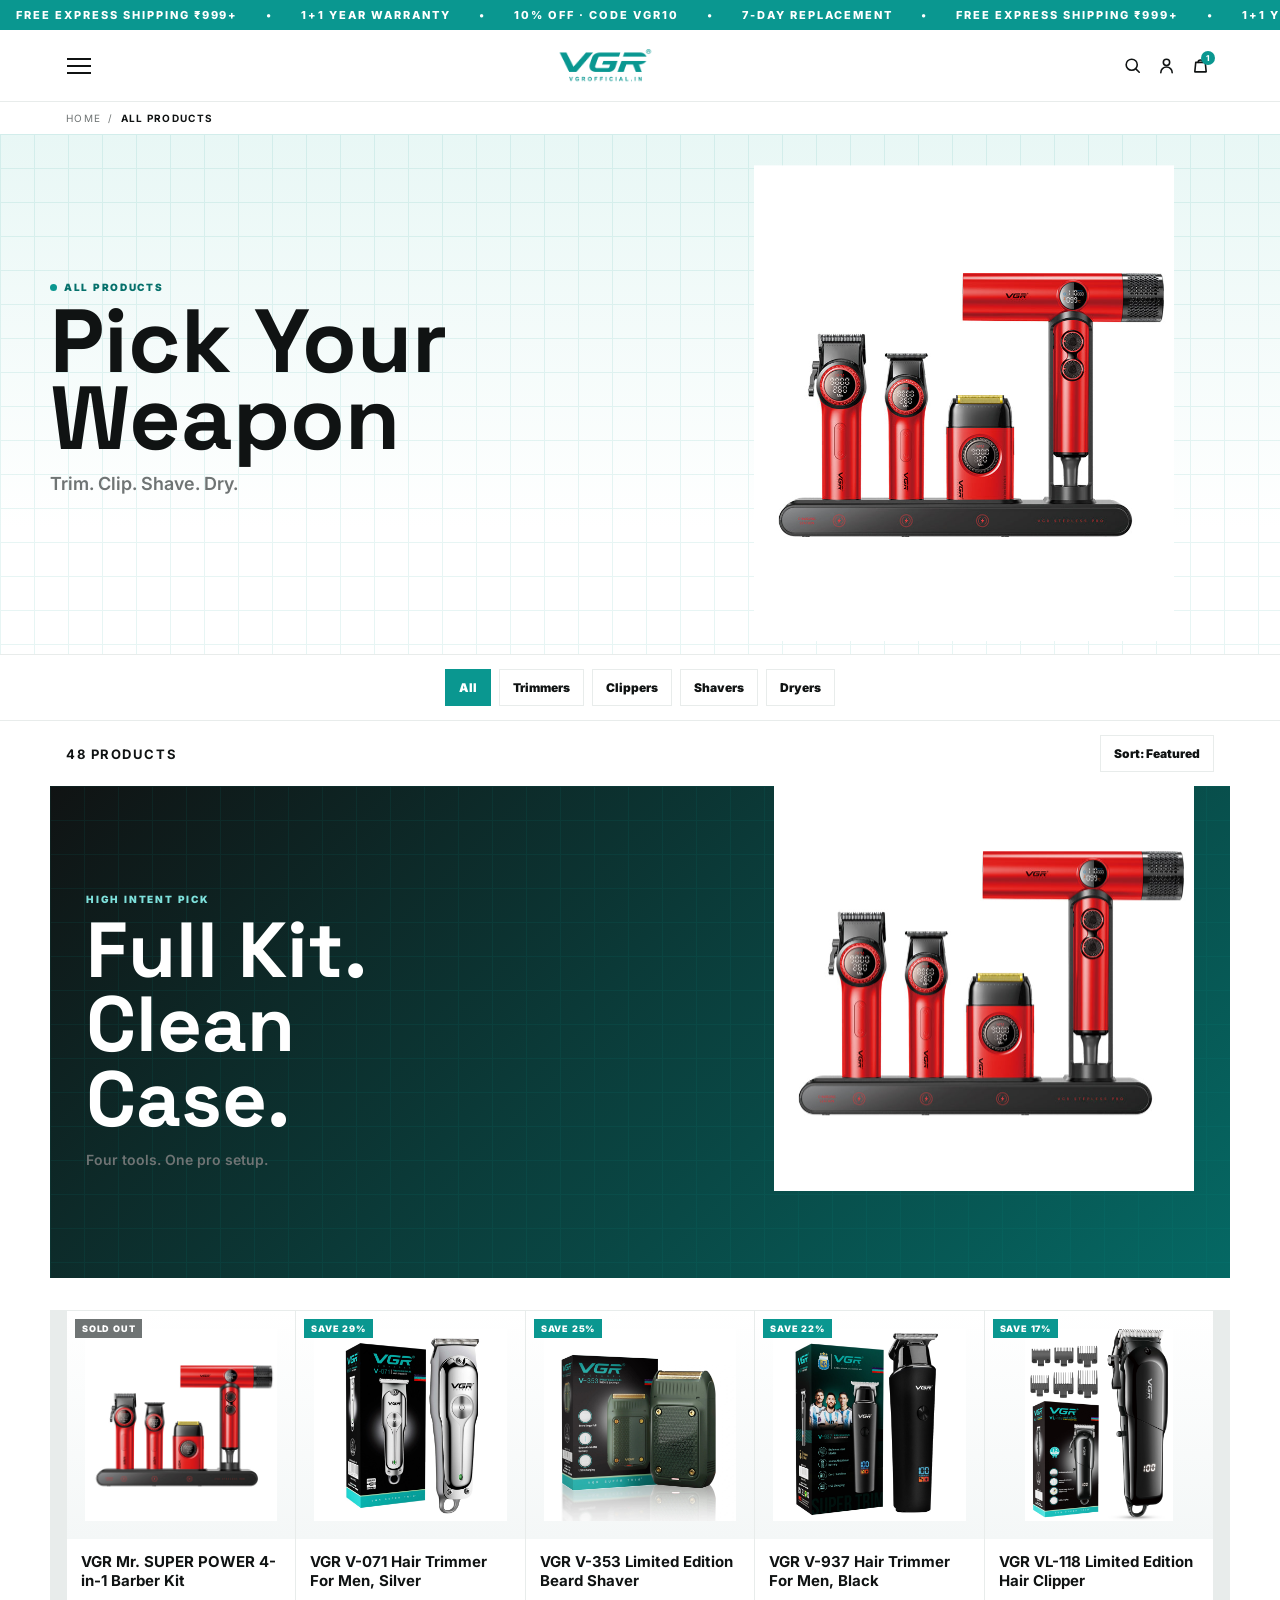
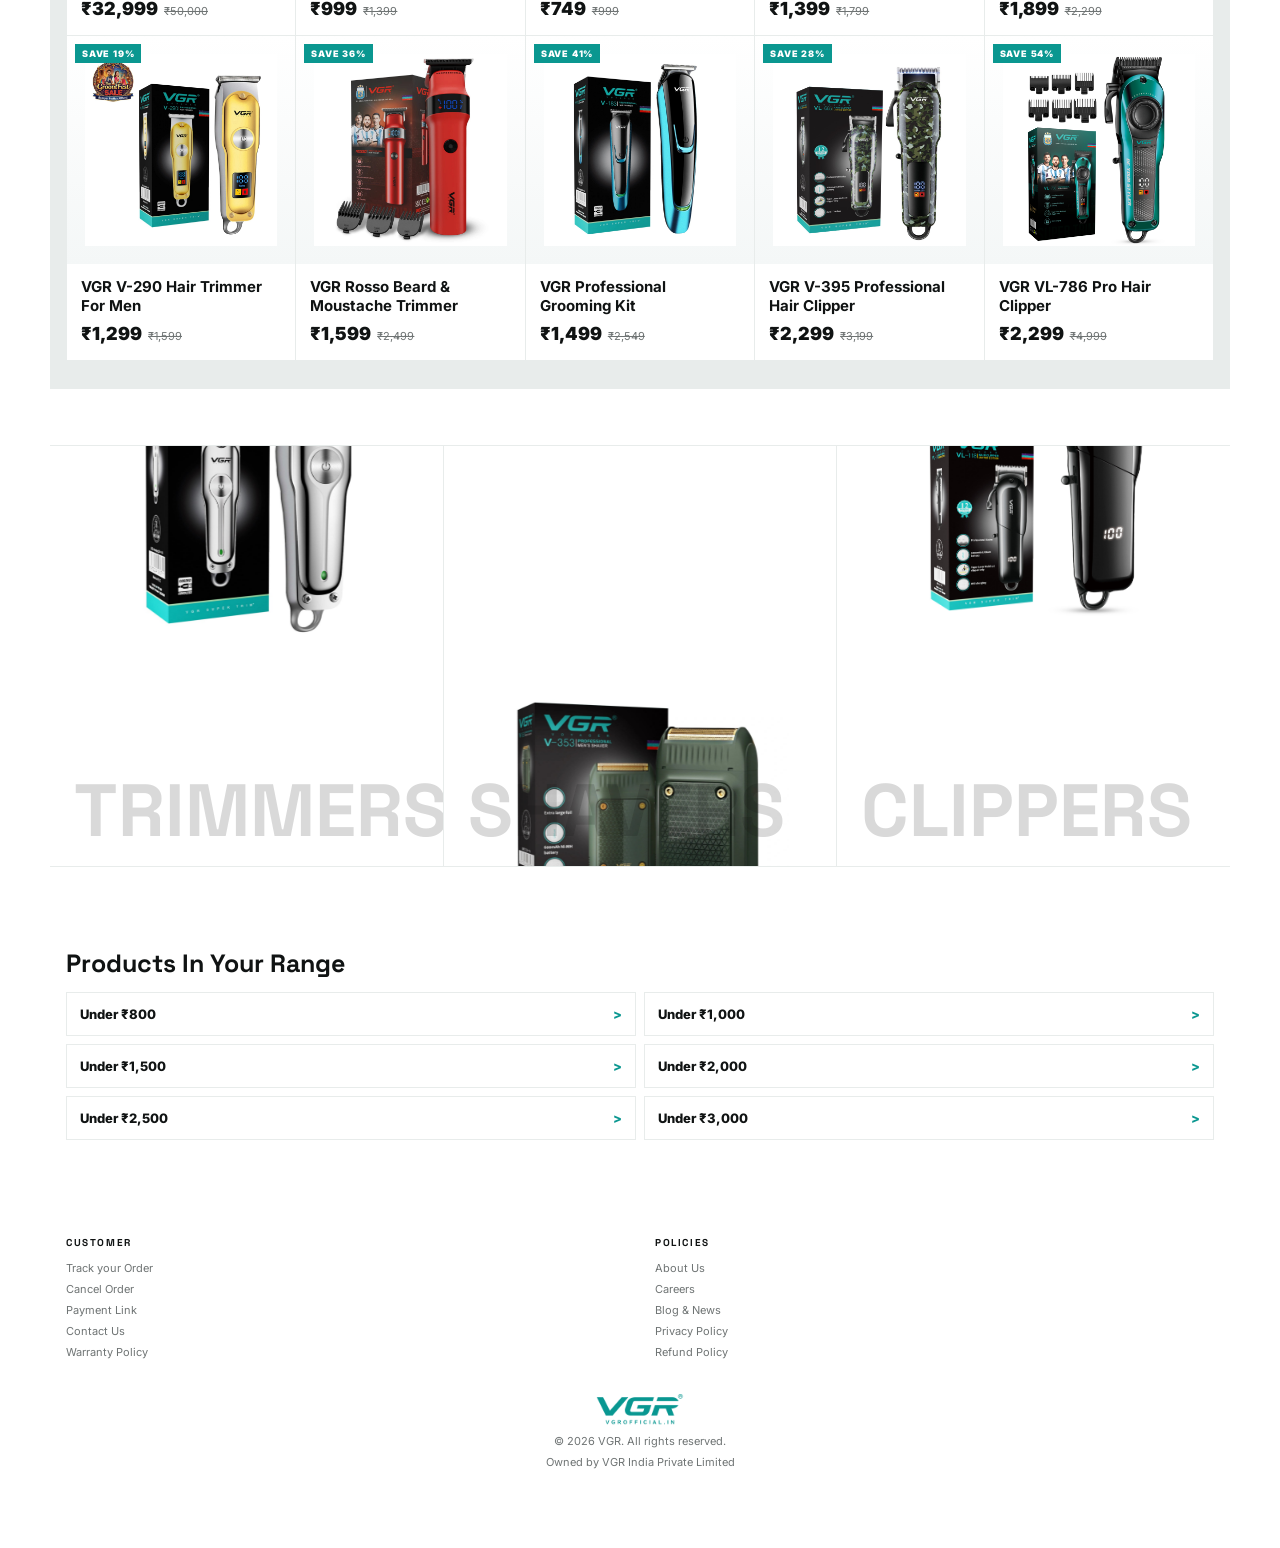
==== collection.html @ d4c850b5 "Load parallax script on storefront pages" ====
<!doctype html>
<html lang="en">
  <head>
    <meta charset="utf-8">
    <meta name="viewport" content="width=device-width, initial-scale=1">
    <title>All Grooming Products | VGR</title>
    <meta name="description" content="Browse VGR trimmers, clippers, shavers, grooming kits, dryers, and personal care products.">
    <link rel="icon" href="assets/logo-vgr-DqorsC6P.png">
    <link rel="stylesheet" href="styles.css">
  </head>
  <body>
    <main class="app-shell collection-page">
      <div class="offer-strip"><div class="marquee"><span>Free Express Shipping ₹999+</span><b>•</b><span>1+1 Year Warranty</span><b>•</b><span>10% Off · Code VGR10</span><b>•</b><span>7-Day Replacement</span><b>•</b><span>Free Express Shipping ₹999+</span><b>•</b><span>1+1 Year Warranty</span></div></div>
      <header class="topbar">
        <button class="icon-button" aria-label="Menu"><span></span><span></span><span></span></button>
        <a class="brand" href="index.html" aria-label="VGR home"><img src="assets/logo-vgr-DqorsC6P.png" alt="VGR"></a>
        <nav class="header-actions" aria-label="Quick links">
          <button aria-label="Search"><svg viewBox="0 0 24 24" aria-hidden="true"><circle cx="11" cy="11" r="7"></circle><path d="m16.2 16.2 4.3 4.3"></path></svg></button>
          <button aria-label="Account"><svg viewBox="0 0 24 24" aria-hidden="true"><circle cx="12" cy="8" r="4"></circle><path d="M4.8 21a7.2 7.2 0 0 1 14.4 0"></path></svg></button>
          <button class="cart" aria-label="Cart"><svg viewBox="0 0 24 24" aria-hidden="true"><path d="M6 8h12l1.2 12H4.8L6 8Z"></path><path d="M9 8a3 3 0 0 1 6 0"></path></svg><span>1</span></button>
        </nav>
      </header>

      <div class="breadcrumbs">Home <span>/</span> <strong>All Products</strong></div>
      <section class="collection-hero parallax-stage">
        <div><span><i></i>All Products</span><h1>Pick Your Weapon</h1><p>Trim. Clip. Shave. Dry.</p></div>
        <img data-parallax="0.14" src="assets/official-01.jpg" alt="VGR professional barber kit">
      </section>

      <section class="filter-bar" aria-label="Collection filters">
        <button class="active">All</button><button>Trimmers</button><button>Clippers</button><button>Shavers</button><button>Dryers</button>
      </section>

      <section class="collection-tools">
        <strong>48 Products</strong>
        <button>Sort: Featured</button>
      </section>

      <section class="collection-promo parallax-stage">
        <div><small>High Intent Pick</small><h2>Full Kit. Clean Case.</h2><p>Four tools. One pro setup.</p></div>
        <img data-parallax="0.1" src="assets/official-01.jpg" alt="VGR barber kit">
      </section>

      <section class="product-grid collection-grid">
        <a class="product-tile sold-out" href="#"><span>Sold Out</span><img src="assets/official-01.jpg" alt=""><b>VGR Mr. SUPER POWER 4-in-1 Barber Kit</b><p><strong>₹32,999</strong><del>₹50,000</del></p></a>
        <a class="product-tile" href="#"><span>Save 29%</span><img src="assets/official-10.jpg" alt=""><b>VGR V-071 Hair Trimmer For Men, Silver</b><p><strong>₹999</strong><del>₹1,399</del></p></a>
        <a class="product-tile" href="#"><span>Save 25%</span><img src="assets/official-11.webp" alt=""><b>VGR V-353 Limited Edition Beard Shaver</b><p><strong>₹749</strong><del>₹999</del></p></a>
        <a class="product-tile" href="#"><span>Save 22%</span><img src="assets/official-12.jpg" alt=""><b>VGR V-937 Hair Trimmer For Men, Black</b><p><strong>₹1,399</strong><del>₹1,799</del></p></a>
        <a class="product-tile" href="#"><span>Save 17%</span><img src="assets/official-13.jpg" alt=""><b>VGR VL-118 Limited Edition Hair Clipper</b><p><strong>₹1,899</strong><del>₹2,299</del></p></a>
        <a class="product-tile" href="#"><span>Save 19%</span><img src="assets/official-14.webp" alt=""><b>VGR V-290 Hair Trimmer For Men</b><p><strong>₹1,299</strong><del>₹1,599</del></p></a>
        <a class="product-tile" href="#"><span>Save 36%</span><img src="assets/official-02.webp" alt=""><b>VGR Rosso Beard & Moustache Trimmer</b><p><strong>₹1,599</strong><del>₹2,499</del></p></a>
        <a class="product-tile" href="#"><span>Save 41%</span><img src="assets/official-15.webp" alt=""><b>VGR Professional Grooming Kit</b><p><strong>₹1,499</strong><del>₹2,549</del></p></a>
        <a class="product-tile" href="#"><span>Save 28%</span><img src="assets/official-16.jpg" alt=""><b>VGR V-395 Professional Hair Clipper</b><p><strong>₹2,299</strong><del>₹3,199</del></p></a>
        <a class="product-tile" href="product.html"><span>Save 54%</span><img src="assets/hero-1-BiMT0yIW.png" alt=""><b>VGR VL-786 Pro Hair Clipper</b><p><strong>₹2,299</strong><del>₹4,999</del></p></a>
      </section>

      <section class="visual-wall collection-wall" aria-label="Shop by finish">
        <div><img data-parallax="0.1" src="assets/official-10.jpg" alt=""><span>Trimmers</span></div>
        <div><img data-parallax="-0.08" src="assets/official-11.webp" alt=""><span>Shavers</span></div>
        <div><img data-parallax="0.12" src="assets/official-13.jpg" alt=""><span>Clippers</span></div>
      </section>

      <section class="range"><h2>Products In Your Range</h2><div><button>Under ₹800</button><button>Under ₹1,000</button><button>Under ₹1,500</button><button>Under ₹2,000</button><button>Under ₹2,500</button><button>Under ₹3,000</button></div></section>
      <footer><div class="footer-links"><div><h4>Customer</h4><p>Track your Order</p><p>Cancel Order</p><p>Payment Link</p><p>Contact Us</p><p>Warranty Policy</p></div><div><h4>Policies</h4><p>About Us</p><p>Careers</p><p>Blog & News</p><p>Privacy Policy</p><p>Refund Policy</p></div></div><img src="assets/logo-vgr-DqorsC6P.png" alt="VGR"><p>© 2026 VGR. All rights reserved.</p><p>Owned by VGR India Private Limited</p></footer>
    </main>
    <script src="script.js"></script>
  </body>
</html>
---- styles.css ----
@import url("https://fonts.googleapis.com/css2?family=Inter:wght@400;500;600;700;800&family=Space+Grotesk:wght@500;600;700&display=swap");

:root {
  --brand: #0a9790;
  --brand-deep: #05706b;
  --brand-soft: #e8f7f5;
  --ink: #101313;
  --muted: #6f7474;
  --line: #e8eceb;
  --paper: #ffffff;
  --soft: #f6f7f7;
  --shadow: 0 20px 60px rgba(4, 102, 97, 0.18);
  --display: "Space Grotesk", system-ui, sans-serif;
  --body: "Inter", system-ui, sans-serif;
}

* { box-sizing: border-box; }
html { scroll-behavior: smooth; }
body {
  margin: 0;
  background:
    radial-gradient(circle at 12% 10%, rgba(10,151,144,0.13), transparent 28rem),
    radial-gradient(circle at 88% 0%, rgba(16,19,19,0.08), transparent 32rem),
    #eef3f2;
  color: var(--ink);
  font-family: var(--body);
  -webkit-font-smoothing: antialiased;
}
button, a { color: inherit; font: inherit; }
button { border: 0; background: none; cursor: pointer; }
img, svg { display: block; max-width: 100%; }

.app-shell {
  position: relative;
  width: min(100%, 520px);
  min-height: 100vh;
  margin: 0 auto;
  overflow: hidden;
  background: var(--paper);
  box-shadow: 0 0 0 1px rgba(0,0,0,0.04), 0 30px 90px rgba(0,0,0,0.12);
  padding-bottom: 116px;
}

.cro-strip {
  display: grid;
  grid-template-columns: repeat(3, 1fr);
  gap: 6px;
  margin-top: 16px;
}

.cro-strip span {
  display: grid;
  place-items: center;
  min-height: 40px;
  border: 1px solid rgba(10,151,144,0.22);
  background: var(--brand-soft);
  color: var(--brand-deep);
  font-size: 10px;
  font-weight: 900;
  text-align: center;
  text-transform: uppercase;
}

.offer-strip {
  overflow: hidden;
  background: var(--brand);
  color: #fff;
  font-size: 10px;
  font-weight: 800;
  letter-spacing: 0.18em;
  text-transform: uppercase;
}
.marquee {
  display: flex;
  width: max-content;
  gap: 28px;
  padding: 8px 16px;
  white-space: nowrap;
  animation: marquee 25s linear infinite;
}
.topbar {
  position: sticky;
  top: 0;
  z-index: 20;
  display: flex;
  align-items: center;
  justify-content: space-between;
  height: 56px;
  padding: 0 16px;
  border-bottom: 1px solid var(--line);
  background: rgba(255,255,255,0.92);
  backdrop-filter: blur(18px);
}
.brand img { width: auto; height: 28px; }
.icon-button {
  display: grid;
  gap: 5px;
  width: 30px;
  padding: 6px 3px;
}
.icon-button span {
  height: 2px;
  background: var(--ink);
}
.header-actions { display: flex; align-items: center; gap: 3px; }
.header-actions button {
  position: relative;
  display: grid;
  place-items: center;
  width: 31px;
  height: 31px;
}
.header-actions svg, .zoom svg {
  width: 19px;
  height: 19px;
  fill: none;
  stroke: currentColor;
  stroke-width: 2;
  stroke-linecap: round;
  stroke-linejoin: round;
}
.cart span {
  position: absolute;
  top: 1px;
  right: 1px;
  display: grid;
  place-items: center;
  width: 14px;
  height: 14px;
  border-radius: 50%;
  background: var(--brand);
  color: #fff;
  font-size: 8px;
  font-weight: 800;
}
.breadcrumbs {
  display: flex;
  gap: 7px;
  align-items: center;
  padding: 10px 16px;
  color: var(--muted);
  font-size: 10px;
  letter-spacing: 0.13em;
  text-transform: uppercase;
}
.breadcrumbs strong { color: var(--ink); }

.hero {
  position: relative;
  padding: 0 16px 18px;
  background: linear-gradient(180deg, var(--brand-soft), #fff 72%);
}
.hero-grid {
  position: absolute;
  inset: 0;
  opacity: 0.08;
  background-image: linear-gradient(var(--brand) 1px, transparent 1px), linear-gradient(90deg, var(--brand) 1px, transparent 1px);
  background-size: 32px 32px;
}
.hero::after {
  content: "786";
  position: absolute;
  top: -20px;
  right: -8px;
  color: rgba(10,151,144,0.08);
  font-family: var(--display);
  font-size: 118px;
  font-weight: 800;
  line-height: 1;
}
.drop-row {
  position: relative;
  z-index: 1;
  display: flex;
  justify-content: space-between;
  padding: 16px 0 12px;
  font-size: 10px;
  font-weight: 800;
  letter-spacing: 0.18em;
  text-transform: uppercase;
}
.drop-row span, .buy-bar small { display: flex; align-items: center; gap: 7px; color: var(--brand-deep); }
.drop-row i, .buy-bar i {
  width: 7px;
  height: 7px;
  border-radius: 50%;
  background: var(--brand);
  animation: pulse 1.5s ease-in-out infinite;
}
.drop-row code { color: var(--muted); font-family: ui-monospace, SFMono-Regular, monospace; }
.gallery-frame {
  position: relative;
  z-index: 1;
  display: grid;
  place-items: center;
  aspect-ratio: 1;
  overflow: hidden;
  background: #fff;
}
.gallery-frame img {
  width: 100%;
  height: 100%;
  object-fit: contain;
  transition: opacity 0.25s ease, transform 0.45s ease;
}
.gallery-frame.is-changing img { opacity: 0; transform: scale(1.04); }
.corner {
  position: absolute;
  z-index: 3;
  width: 17px;
  height: 17px;
  border-color: var(--brand);
}
.tl { top: -1px; left: -1px; border-top: 2px solid; border-left: 2px solid; }
.tr { top: -1px; right: -1px; border-top: 2px solid; border-right: 2px solid; }
.bl { bottom: -1px; left: -1px; border-bottom: 2px solid; border-left: 2px solid; }
.br { bottom: -1px; right: -1px; border-bottom: 2px solid; border-right: 2px solid; }
.badges {
  position: absolute;
  z-index: 4;
  top: 12px;
  left: 12px;
  display: grid;
  gap: 6px;
}
.badges b {
  width: max-content;
  padding: 5px 9px;
  border: 1px solid var(--brand);
  background: #fff;
  color: var(--brand);
  font-size: 10px;
  letter-spacing: 0.13em;
  text-transform: uppercase;
}
.badges b:first-child { background: var(--brand); color: #fff; }
.zoom {
  position: absolute;
  z-index: 4;
  top: 12px;
  right: 12px;
  display: grid;
  place-items: center;
  width: 34px;
  height: 34px;
  border: 1px solid var(--line);
  border-radius: 50%;
  background: rgba(255,255,255,0.94);
}
.image-meta {
  position: absolute;
  z-index: 4;
  right: 12px;
  bottom: 12px;
  left: 12px;
  display: flex;
  align-items: end;
  justify-content: space-between;
  pointer-events: none;
}
.image-meta div, .image-meta code {
  background: rgba(255,255,255,0.88);
  backdrop-filter: blur(10px);
}
.image-meta div { padding: 7px 9px; }
.image-meta small {
  display: block;
  color: var(--muted);
  font-size: 8px;
  letter-spacing: 0.2em;
  text-transform: uppercase;
}
.image-meta strong { font-size: 11px; }
.image-meta code { padding: 6px 8px; font-size: 9px; }
.progress {
  position: relative;
  z-index: 2;
  display: grid;
  grid-template-columns: repeat(10, 1fr);
  gap: 4px;
  margin-top: 12px;
}
.progress span {
  height: 3px;
  background: var(--line);
}
.progress span.active { background: var(--brand); }
.thumbs {
  position: relative;
  z-index: 2;
  display: flex;
  gap: 8px;
  margin: 14px -16px 0;
  padding: 0 16px 2px;
  overflow-x: auto;
  scrollbar-width: none;
}
.thumbs::-webkit-scrollbar { display: none; }
.thumbs button {
  position: relative;
  flex: 0 0 58px;
  width: 58px;
  height: 58px;
  border: 2px solid transparent;
  background: #fff;
  opacity: 0.58;
}
.thumbs button.active { border-color: var(--brand); opacity: 1; }
.thumbs img { width: 100%; height: 100%; object-fit: contain; }
.thumbs span {
  position: absolute;
  right: 0;
  bottom: 0;
  left: 0;
  background: rgba(255,255,255,0.82);
  font-family: ui-monospace, SFMono-Regular, monospace;
  font-size: 8px;
}

.product-copy, .feature-list, .in-use, .marketplaces, .range, footer { padding: 24px 16px; }
.product-copy { position: relative; z-index: 4; }
.review-line { display: flex; align-items: center; gap: 7px; font-size: 12px; }
.review-line span { color: var(--brand); letter-spacing: 0.08em; }
.review-line em { color: var(--muted); font-style: normal; }
h1, h2, h3, h4 {
  margin: 0;
  font-family: var(--display);
  letter-spacing: 0;
}
h1 {
  margin-top: 10px;
  font-size: clamp(32px, 9vw, 44px);
  line-height: 0.98;
}
.product-copy p {
  margin: 14px 0 0;
  color: var(--muted);
  font-size: 14px;
  line-height: 1.7;
}
.price-row { display: flex; align-items: baseline; gap: 10px; margin-top: 17px; }
.price-row strong { font-size: 31px; font-weight: 800; }
.price-row del { color: var(--muted); }
.price-row span, .buy-bar span {
  padding: 4px 7px;
  border-radius: 5px;
  background: var(--brand);
  color: #fff;
  font-size: 10px;
  font-weight: 800;
}
.trust-row {
  display: grid;
  grid-template-columns: repeat(3, 1fr);
  gap: 6px;
  margin-top: 18px;
}
.trust-row span {
  border: 1px solid var(--line);
  padding: 10px 6px;
  text-align: center;
  font-size: 11px;
  font-weight: 800;
}
.specs {
  display: grid;
  grid-template-columns: repeat(2, 1fr);
  gap: 1px;
  background: var(--line);
  border-block: 1px solid var(--line);
}
.specs article {
  min-height: 96px;
  padding: 17px 16px;
  background: #fff;
}
.specs b { display: block; font-family: var(--display); font-size: 28px; }
.specs span { color: var(--muted); font-size: 12px; font-weight: 700; }
.media-banner { padding: 18px 16px 0; }
.media-banner img { width: 100%; border-radius: 4px; }
.feature-list { display: grid; gap: 12px; }
.feature-list h2, .in-use h2, .marketplaces h2, .range h2 { margin-bottom: 4px; font-size: 25px; }
.feature-card {
  display: grid;
  grid-template-columns: 88px 1fr;
  gap: 13px;
  align-items: center;
  border: 1px solid var(--line);
  padding: 10px;
}
.feature-card img { width: 88px; height: 88px; object-fit: cover; }
.feature-card b { font-size: 14px; }
.feature-card p { margin: 5px 0 0; color: var(--muted); font-size: 12px; line-height: 1.5; }
.in-use div {
  display: grid;
  grid-template-columns: 1.2fr 0.8fr;
  grid-template-rows: repeat(2, 130px);
  gap: 8px;
  margin-top: 13px;
}
.in-use img { width: 100%; height: 100%; object-fit: cover; }
.in-use img:first-child { grid-row: span 2; }
.marketplaces { overflow: hidden; text-align: center; }
.marketplaces p { margin: 2px 0 16px; color: var(--muted); font-size: 13px; }
.market-row {
  display: flex;
  gap: 8px;
  width: max-content;
  animation: marquee 28s linear infinite;
}
.market-row span {
  border: 1px solid var(--line);
  background: #fff;
  padding: 14px 20px;
  font-size: 12px;
  font-weight: 800;
  letter-spacing: 0.16em;
}
.range div { display: grid; grid-template-columns: repeat(2, 1fr); gap: 8px; margin-top: 13px; }
.range button {
  display: flex;
  justify-content: space-between;
  border: 1px solid var(--line);
  padding: 13px;
  font-size: 13px;
  font-weight: 800;
}
.range button::after { content: ">"; color: var(--brand); }
.support {
  display: grid;
  gap: 28px;
  padding: 34px 16px;
  background: var(--soft);
}
.support h3 {
  font-size: 14px;
  letter-spacing: 0.08em;
  text-transform: uppercase;
}
.support p, .support small { color: var(--muted); font-size: 12px; }
.support a {
  display: block;
  width: max-content;
  margin-top: 8px;
  font-weight: 800;
  text-decoration: underline;
  text-underline-offset: 4px;
}
footer { text-align: center; }
.footer-links {
  display: grid;
  grid-template-columns: repeat(2, 1fr);
  gap: 30px;
  margin-bottom: 28px;
  text-align: left;
}
footer h4 {
  margin-bottom: 12px;
  font-size: 10px;
  letter-spacing: 0.16em;
  text-transform: uppercase;
}
footer p { margin: 7px 0; color: var(--muted); font-size: 11px; }
footer img { width: auto; height: 32px; margin: 0 auto 8px; }

.buy-bar {
  position: fixed;
  right: max(12px, calc((100vw - 520px) / 2 + 12px));
  bottom: 12px;
  left: max(12px, calc((100vw - 520px) / 2 + 12px));
  z-index: 30;
  display: grid;
  grid-template-columns: 58px 1fr auto;
  align-items: center;
  gap: 12px;
  max-width: 496px;
  margin: 0 auto;
  padding: 10px;
  border: 1px solid rgba(255,255,255,0.68);
  border-radius: 18px;
  background: rgba(255,255,255,0.72);
  box-shadow: var(--shadow);
  backdrop-filter: blur(24px) saturate(150%);
}
.buy-bar img {
  width: 58px;
  height: 58px;
  object-fit: contain;
  border: 1px solid rgba(255,255,255,0.8);
  border-radius: 13px;
  background: rgba(255,255,255,0.55);
  animation: float 4s ease-in-out infinite;
}
.buy-bar small {
  color: var(--brand-deep);
  font-size: 9px;
  font-weight: 800;
  letter-spacing: 0.12em;
  text-transform: uppercase;
}
.buy-bar p {
  display: flex;
  align-items: baseline;
  gap: 7px;
  margin: 4px 0 0;
}
.buy-bar b { font-size: 20px; }
.buy-bar del { color: var(--muted); font-size: 11px; }
.buy-bar button {
  min-width: 94px;
  border-radius: 13px;
  background: var(--brand);
  color: #fff;
  padding: 15px 13px;
  font-size: 12px;
  font-weight: 900;
  box-shadow: 0 10px 24px rgba(10,151,144,0.34);
}

.home-page,
.collection-page {
  padding-bottom: 0;
}

.parallax-stage,
.parallax-showcase,
.collection-promo {
  isolation: isolate;
}

.store-hero,
.collection-hero {
  position: relative;
  display: grid;
  gap: 18px;
  padding: 18px 16px 26px;
  overflow: hidden;
  background: linear-gradient(180deg, var(--brand-soft), #fff 76%);
}

.store-hero::before,
.collection-hero::before,
.parallax-showcase::before,
.collection-promo::before {
  content: "";
  position: absolute;
  inset: 0;
  z-index: 0;
  opacity: 0.1;
  background-image:
    linear-gradient(var(--brand) 1px, transparent 1px),
    linear-gradient(90deg, var(--brand) 1px, transparent 1px);
  background-size: 34px 34px;
  transform: translateZ(0);
}

.store-hero-copy,
.store-hero-media,
.collection-hero > div,
.collection-hero > img {
  position: relative;
  z-index: 1;
}

.store-hero-copy > span,
.collection-hero span,
.home-feature small,
.section-head small {
  display: flex;
  align-items: center;
  gap: 7px;
  color: var(--brand-deep);
  font-size: 10px;
  font-weight: 900;
  letter-spacing: 0.17em;
  text-transform: uppercase;
}

.store-hero-copy i,
.collection-hero i {
  width: 7px;
  height: 7px;
  border-radius: 50%;
  background: var(--brand);
  animation: pulse 1.5s ease-in-out infinite;
}

.store-hero h1,
.collection-hero h1 {
  margin-top: 10px;
  max-width: 10ch;
}

.store-hero p,
.collection-hero p,
.home-feature p {
  margin: 12px 0 0;
  color: var(--muted);
  font-size: 14px;
  line-height: 1.65;
}

.hero-actions {
  display: flex;
  gap: 8px;
  margin-top: 18px;
}

.hero-actions a,
.home-feature a,
.section-head a {
  display: inline-flex;
  align-items: center;
  justify-content: center;
  min-height: 42px;
  padding: 0 15px;
  border: 1px solid var(--brand);
  background: var(--brand);
  color: #fff;
  font-size: 12px;
  font-weight: 900;
  text-decoration: none;
}

.hero-actions a:nth-child(2) {
  background: #fff;
  color: var(--brand);
}

.store-hero-media {
  display: grid;
  place-items: center;
  aspect-ratio: 1;
  background: #fff;
  box-shadow: 0 22px 60px rgba(10,151,144,0.16);
  will-change: transform;
}

.store-hero-media img,
.collection-hero img {
  width: 100%;
  height: 100%;
  object-fit: contain;
}

.store-hero-media b {
  position: absolute;
  top: 12px;
  left: 12px;
  padding: 5px 9px;
  background: var(--brand);
  color: #fff;
  font-size: 10px;
  letter-spacing: 0.13em;
  text-transform: uppercase;
}

.category-rail {
  display: flex;
  gap: 10px;
  overflow-x: auto;
  padding: 16px;
  scrollbar-width: none;
}

.category-rail::-webkit-scrollbar { display: none; }

.category-rail a {
  flex: 0 0 104px;
  border: 1px solid var(--line);
  background: #fff;
  color: inherit;
  text-align: center;
  text-decoration: none;
}

.category-rail img {
  width: 100%;
  height: 94px;
  object-fit: contain;
  padding: 8px;
  background: var(--soft);
}

.category-rail span {
  display: block;
  padding: 10px 6px;
  font-size: 12px;
  font-weight: 900;
}

.conversion-band {
  display: grid;
  grid-template-columns: repeat(3, 1fr);
  gap: 1px;
  background: var(--line);
  border-block: 1px solid var(--line);
}

.conversion-band article {
  background: #fff;
  padding: 16px 10px;
  text-align: center;
}

.conversion-band b {
  display: block;
  font-family: var(--display);
  font-size: 22px;
  line-height: 1;
}

.conversion-band span {
  display: block;
  margin-top: 6px;
  color: var(--muted);
  font-size: 10px;
  font-weight: 800;
  line-height: 1.3;
}

.home-feature {
  display: grid;
  grid-template-columns: 1fr 132px;
  gap: 14px;
  align-items: center;
  margin: 8px 16px 24px;
  padding: 14px;
  border: 1px solid var(--line);
  background: var(--ink);
  color: #fff;
  overflow: hidden;
}

.home-feature h2 {
  margin-top: 6px;
  font-size: 25px;
  line-height: 1;
}

.home-feature p { color: rgba(255,255,255,0.72); }

.home-feature a {
  width: max-content;
  margin-top: 14px;
  background: #fff;
  color: var(--ink);
  border-color: #fff;
}

.home-feature img {
  width: 132px;
  aspect-ratio: 1;
  object-fit: contain;
  background: #fff;
  will-change: transform;
}

.parallax-showcase,
.collection-promo {
  position: relative;
  min-height: 420px;
  margin: 0;
  overflow: hidden;
  background:
    linear-gradient(135deg, rgba(16,19,19,0.96), rgba(4,112,107,0.92)),
    var(--ink);
  color: #fff;
}

.parallax-copy,
.collection-promo > div {
  position: relative;
  z-index: 6;
  max-width: 360px;
  padding: 44px 16px;
}

.parallax-copy small,
.collection-promo small {
  display: block;
  color: #7ee0db;
  font-size: 10px;
  font-weight: 900;
  letter-spacing: 0.18em;
  text-transform: uppercase;
}

.parallax-copy h2,
.collection-promo h2 {
  margin-top: 8px;
  font-size: 38px;
  line-height: 0.95;
}

.parallax-copy p,
.collection-promo p {
  margin: 12px 0 0;
  color: rgba(255,255,255,0.72);
  font-size: 14px;
  line-height: 1.65;
}

.parallax-float {
  position: absolute;
  z-index: 2;
  right: -24px;
  bottom: 10px;
  width: 220px;
  max-height: 260px;
  object-fit: contain;
  filter: drop-shadow(0 28px 42px rgba(0,0,0,0.26));
  will-change: transform;
}

.parallax-float.layer-fast {
  z-index: 1;
  right: 150px;
  bottom: -16px;
  width: 150px;
  opacity: 0.76;
}

.product-grid-section {
  padding: 4px 16px 28px;
}

.section-head,
.collection-tools {
  display: flex;
  align-items: center;
  justify-content: space-between;
  gap: 12px;
  margin-bottom: 14px;
}

.section-head h2 {
  margin-top: 4px;
  font-size: 28px;
}

.section-head a {
  min-height: 34px;
  background: #fff;
  color: var(--brand);
}

.product-grid {
  display: grid;
  grid-template-columns: repeat(2, minmax(0, 1fr));
  gap: 10px;
}

.product-tile {
  position: relative;
  min-width: 0;
  border: 1px solid var(--line);
  background: #fff;
  color: inherit;
  text-decoration: none;
}

.product-tile span {
  position: absolute;
  z-index: 2;
  top: 8px;
  left: 8px;
  padding: 4px 7px;
  background: var(--brand);
  color: #fff;
  font-size: 9px;
  font-weight: 900;
  letter-spacing: 0.09em;
  text-transform: uppercase;
}

.product-tile.sold-out span {
  background: #6f7474;
}

.product-tile img {
  width: 100%;
  aspect-ratio: 1;
  object-fit: contain;
  padding: 10px;
  background: var(--soft);
}

.product-tile b {
  display: -webkit-box;
  min-height: 42px;
  padding: 10px 10px 0;
  overflow: hidden;
  font-size: 12px;
  line-height: 1.25;
  -webkit-line-clamp: 2;
  -webkit-box-orient: vertical;
}

.product-tile p {
  display: flex;
  align-items: baseline;
  gap: 6px;
  margin: 7px 0 0;
  padding: 0 10px 12px;
}

.product-tile strong {
  font-size: 15px;
  font-weight: 900;
}

.product-tile del {
  color: var(--muted);
  font-size: 11px;
}

.collection-hero {
  grid-template-columns: 1fr 130px;
  align-items: center;
}

.collection-hero h1 {
  font-size: 34px;
}

.collection-hero img {
  aspect-ratio: 1;
  background: #fff;
}

.filter-bar {
  display: flex;
  gap: 8px;
  overflow-x: auto;
  padding: 14px 16px;
  border-bottom: 1px solid var(--line);
  scrollbar-width: none;
}

.filter-bar::-webkit-scrollbar { display: none; }

.filter-bar button,
.collection-tools button {
  flex: 0 0 auto;
  border: 1px solid var(--line);
  background: #fff;
  padding: 10px 13px;
  font-size: 12px;
  font-weight: 900;
}

.filter-bar button.active {
  border-color: var(--brand);
  background: var(--brand);
  color: #fff;
}

.collection-tools {
  margin: 0;
  padding: 14px 16px;
}

.collection-tools strong {
  font-size: 13px;
  letter-spacing: 0.12em;
  text-transform: uppercase;
}

.collection-grid {
  padding: 0 16px 28px;
}

.collection-promo {
  display: grid;
  grid-template-columns: 1fr 132px;
  align-items: center;
  min-height: 250px;
  margin: 0 16px 18px;
}

.collection-promo img {
  position: relative;
  z-index: 2;
  width: 132px;
  aspect-ratio: 1;
  object-fit: contain;
  background: #fff;
  will-change: transform;
}

@media (min-width: 760px) {
  body { padding: 0; }
  .app-shell {
    width: 100%;
    max-width: none;
    border-radius: 0;
    box-shadow: none;
  }

  .offer-strip {
    font-size: 11px;
  }

  .topbar {
    top: 0;
    height: 72px;
    padding-inline: clamp(28px, 5vw, 72px);
  }

  .brand img { height: 34px; }

  .breadcrumbs,
  .product-copy,
  .feature-list,
  .in-use,
  .marketplaces,
  .range,
  footer,
  .media-banner,
  .product-grid-section,
  .category-rail,
  .collection-tools,
  .collection-grid {
    width: min(1180px, calc(100% - 64px));
    margin-inline: auto;
  }

  .hero,
  .store-hero,
  .collection-hero {
    padding-inline: max(32px, calc((100vw - 1180px) / 2));
  }

  .store-hero {
    grid-template-columns: minmax(0, 0.95fr) minmax(420px, 0.85fr);
    align-items: center;
    min-height: 720px;
    gap: 56px;
  }

  .store-hero h1,
  .collection-hero h1 {
    max-width: 11ch;
    font-size: clamp(64px, 7vw, 112px);
    line-height: 0.86;
  }

  .store-hero p,
  .collection-hero p {
    max-width: 560px;
    font-size: 18px;
  }

  .store-hero-media {
    max-width: 560px;
    justify-self: end;
  }

  .hero-actions a {
    min-height: 54px;
    padding-inline: 24px;
    font-size: 13px;
  }

  .conversion-band {
    grid-template-columns: repeat(3, minmax(0, 1fr));
  }

  .conversion-band article {
    padding: 28px 16px;
  }

  .conversion-band b { font-size: 34px; }
  .conversion-band span { font-size: 12px; }

  .category-rail {
    display: grid;
    grid-template-columns: repeat(4, 1fr);
    gap: 16px;
    overflow: visible;
    padding-block: 36px;
  }

  .category-rail a {
    min-width: 0;
  }

  .category-rail img {
    height: 190px;
  }

  .home-feature {
    width: min(1180px, calc(100% - 64px));
    grid-template-columns: 1fr 380px;
    gap: 48px;
    margin: 0 auto 56px;
    padding: 48px;
  }

  .home-feature h2 {
    max-width: 10ch;
    font-size: 56px;
  }

  .home-feature p {
    max-width: 520px;
    font-size: 17px;
  }

  .home-feature img {
    width: 380px;
  }

  .section-head h2 {
    font-size: 46px;
  }

  .product-grid {
    grid-template-columns: repeat(4, minmax(0, 1fr));
    gap: 18px;
  }

  .product-tile img {
    padding: 18px;
  }

  .product-tile b {
    min-height: 50px;
    padding: 14px 14px 0;
    font-size: 15px;
  }

  .product-tile p {
    padding: 0 14px 16px;
  }

  .product-tile strong {
    font-size: 18px;
  }

  .parallax-showcase {
    min-height: 650px;
    margin-block: 40px;
  }

  .parallax-copy {
    width: min(1180px, calc(100% - 64px));
    max-width: none;
    margin: 0 auto;
    padding-block: 120px;
  }

  .parallax-copy h2 {
    max-width: 9ch;
    font-size: clamp(70px, 8vw, 124px);
  }

  .parallax-copy p {
    max-width: 520px;
    font-size: 18px;
  }

  .parallax-float {
    right: max(36px, calc((100vw - 1180px) / 2));
    bottom: 48px;
    width: min(42vw, 520px);
    max-height: none;
  }

  .parallax-float.layer-fast {
    right: max(420px, calc((100vw - 1180px) / 2 + 410px));
    bottom: -30px;
    width: min(26vw, 330px);
  }

  .product-page .hero {
    min-height: 680px;
    display: grid;
    grid-template-columns: minmax(420px, 560px);
    align-content: center;
  }

  .product-page .gallery-frame {
    width: min(560px, 44vw);
  }

  .product-page .product-copy {
    position: relative;
    z-index: 6;
    margin-top: -620px;
    margin-bottom: 180px;
    margin-left: auto;
    padding: 86px 0 0 min(620px, 52vw);
    min-height: 620px;
  }

  .product-page .product-copy h1 {
    max-width: 10ch;
    font-size: clamp(58px, 5.8vw, 92px);
  }

  .product-page .product-copy p {
    max-width: 520px;
    font-size: 18px;
  }

  .specs {
    width: min(1180px, calc(100% - 64px));
    grid-template-columns: repeat(4, 1fr);
    margin: 0 auto;
    border: 1px solid var(--line);
  }

  .media-banner {
    padding-top: 54px;
  }

  .feature-list {
    grid-template-columns: repeat(3, 1fr);
    gap: 18px;
    padding-block: 64px;
  }

  .feature-list h2 {
    grid-column: 1 / -1;
    font-size: 44px;
  }

  .feature-card {
    grid-template-columns: 1fr;
    align-content: start;
  }

  .feature-card img {
    width: 100%;
    height: 220px;
  }

  .in-use {
    padding-block: 70px;
  }

  .in-use h2 {
    font-size: 44px;
  }

  .in-use div {
    grid-template-rows: repeat(2, 260px);
  }

  .collection-hero {
    grid-template-columns: minmax(0, 0.92fr) 420px;
    min-height: 520px;
    gap: 60px;
  }

  .collection-hero img {
    width: 420px;
    justify-self: end;
  }

  .filter-bar {
    justify-content: center;
    overflow: visible;
  }

  .collection-promo {
    width: min(1180px, calc(100% - 64px));
    grid-template-columns: 1fr 300px;
    min-height: 360px;
    margin: 0 auto 32px;
    padding: 36px;
  }

  .collection-promo > div {
    max-width: 620px;
    padding: 0;
  }

  .collection-promo h2 {
    font-size: 56px;
  }

  .collection-promo img {
    width: 300px;
  }

  .collection-grid {
    grid-template-columns: repeat(5, minmax(0, 1fr));
  }

  .buy-bar {
    right: max(24px, calc((100vw - 1180px) / 2));
    left: auto;
    width: 500px;
  }

  footer {
    padding-block: 72px;
  }
}

@media (prefers-reduced-motion: reduce) {
  .marquee,
  .drop-row i,
  .buy-bar i,
  .buy-bar img {
    animation: none;
  }

  [data-parallax],
  .parallax-float {
    transform: none !important;
  }
}

@keyframes marquee { from { transform: translateX(0); } to { transform: translateX(-50%); } }
@keyframes pulse { 50% { opacity: 0.35; } }
@keyframes float { 50% { transform: translateY(-3px) rotate(2deg); } }

/* Refined visual system: cleaner, less copy, more product-led movement. */
.store-hero-copy p,
.collection-hero p,
.home-feature p,
.parallax-copy p,
.collection-promo p,
.product-copy p {
  max-width: 32rem;
  color: var(--muted);
  font-weight: 600;
}

.store-hero-media,
.home-feature,
.collection-promo,
.product-tile,
.feature-card,
.category-rail a,
.visual-wall div {
  border-radius: 0;
}

.hero-float-rail {
  position: absolute;
  inset: auto 14px 12px auto;
  z-index: 2;
  display: grid;
  grid-template-columns: repeat(3, 58px);
  gap: 8px;
  pointer-events: none;
}

.hero-float-rail img {
  width: 58px;
  height: 58px;
  object-fit: contain;
  border: 1px solid rgba(10,151,144,0.2);
  background: rgba(255,255,255,0.82);
  box-shadow: 0 12px 30px rgba(0,0,0,0.08);
  will-change: transform;
}

.product-orbit {
  position: absolute;
  inset: 0;
  z-index: 2;
  pointer-events: none;
}

.product-orbit-pdp {
  z-index: 1;
}

.product-orbit-pdp img:nth-child(1) {
  right: 12px;
  top: 240px;
}

.product-orbit-pdp img:nth-child(2) {
  right: 130px;
  bottom: 118px;
}

.product-orbit-pdp img:nth-child(3) {
  right: 18px;
  bottom: 70px;
}

.product-page .parallax-showcase {
  min-height: 610px;
}

.product-orbit img {
  position: absolute;
  width: 112px;
  aspect-ratio: 1;
  object-fit: contain;
  padding: 8px;
  border: 1px solid rgba(255,255,255,0.18);
  background: rgba(255,255,255,0.94);
  box-shadow: 0 24px 55px rgba(0,0,0,0.28);
  will-change: transform;
}

.product-orbit img:nth-child(1) { right: 24px; top: 32px; }
.product-orbit img:nth-child(2) { right: 150px; bottom: 34px; }
.product-orbit img:nth-child(3) { right: 34px; bottom: 110px; }
.product-orbit img:nth-child(4) { right: 150px; top: 126px; }

.parallax-showcase {
  min-height: 520px;
}

.parallax-copy {
  max-width: 300px;
}

.visual-wall {
  display: grid;
  grid-template-columns: repeat(3, 1fr);
  gap: 1px;
  background: var(--line);
  border-block: 1px solid var(--line);
}

.visual-wall div {
  position: relative;
  display: grid;
  place-items: center;
  min-height: 160px;
  overflow: hidden;
  background: #fff;
}

.visual-wall img {
  width: 78%;
  height: 126px;
  object-fit: contain;
  will-change: transform;
}

.visual-wall span {
  position: absolute;
  left: 10px;
  bottom: 10px;
  color: rgba(16,19,19,0.16);
  font-family: var(--display);
  font-size: 26px;
  font-weight: 800;
  line-height: 1;
  text-transform: uppercase;
}

.section-head {
  align-items: end;
  border-bottom: 1px solid var(--line);
  padding-bottom: 14px;
}

.product-grid-section {
  padding-top: 28px;
}

.product-grid,
.collection-grid {
  gap: 1px;
  background: var(--line);
  border: 1px solid var(--line);
}

.product-tile {
  border: 0;
}

.product-tile img {
  background:
    linear-gradient(180deg, #fff, #f4f7f7);
}

.filter-bar {
  border-top: 1px solid var(--line);
}

.support {
  grid-template-columns: 1fr 1fr;
  gap: 1px;
  padding: 0;
  background: var(--line);
}

.support article {
  padding: 28px 16px;
  background: var(--soft);
}

.marketplaces p,
.support p,
.product-copy p,
.feature-card p,
.collection-promo p,
.home-feature p {
  text-wrap: balance;
}

@media (max-width: 420px) {
  .support {
    grid-template-columns: 1fr;
  }

  .product-orbit img:nth-child(4) {
    display: none;
  }
}

@media (min-width: 760px) {
  .store-hero {
    grid-template-columns: minmax(440px, 0.78fr) minmax(420px, 0.62fr);
    min-height: 780px;
  }

  .store-hero h1 {
    max-width: 8ch;
    font-size: clamp(84px, 9vw, 138px);
  }

  .store-hero p {
    font-size: 22px;
  }

  .hero-float-rail {
    inset: auto max(36px, calc((100vw - 1180px) / 2)) 54px auto;
    grid-template-columns: repeat(3, 116px);
    gap: 14px;
  }

  .hero-float-rail img {
    width: 116px;
    height: 116px;
    padding: 10px;
  }

  .store-hero-media {
    max-width: 540px;
  }

  .conversion-band article {
    min-height: 124px;
    display: grid;
    place-content: center;
  }

  .category-rail,
  .product-grid-section,
  .visual-wall,
  .marketplaces,
  .support,
  footer {
    width: min(1180px, calc(100% - 64px));
    margin-inline: auto;
  }

  .home-feature {
    grid-template-columns: 1fr 440px;
    min-height: 430px;
  }

  .home-feature h2 {
    max-width: 8ch;
    font-size: 76px;
  }

  .home-feature p {
    font-size: 20px;
  }

  .home-feature img {
    width: 440px;
  }

  .parallax-showcase {
    min-height: 760px;
  }

  .parallax-copy h2 {
    max-width: 7ch;
    font-size: clamp(92px, 9vw, 142px);
  }

  .product-orbit img {
    width: clamp(150px, 15vw, 230px);
    padding: 16px;
  }

  .product-orbit img:nth-child(1) {
    right: max(36px, calc((100vw - 1180px) / 2 + 24px));
    top: 96px;
  }

  .product-orbit img:nth-child(2) {
    right: max(330px, calc((100vw - 1180px) / 2 + 330px));
    bottom: 86px;
  }

  .product-orbit img:nth-child(3) {
    right: max(80px, calc((100vw - 1180px) / 2 + 80px));
    bottom: 210px;
  }

  .product-orbit img:nth-child(4) {
    right: max(370px, calc((100vw - 1180px) / 2 + 430px));
    top: 250px;
  }

  .visual-wall {
    margin-block: 56px;
  }

  .visual-wall div {
    min-height: 420px;
  }

  .visual-wall img {
    height: 300px;
  }

  .visual-wall span {
    left: 24px;
    bottom: 18px;
    font-size: 74px;
  }

  .collection-hero h1 {
    max-width: 8ch;
  }

  .collection-promo {
    grid-template-columns: 1fr 420px;
    min-height: 430px;
  }

  .collection-promo h2 {
    max-width: 8ch;
    font-size: 78px;
  }

  .collection-promo img {
    width: 420px;
  }

  .collection-grid {
    gap: 1px;
  }

  .feature-card p {
    font-size: 15px;
  }

  .support {
    grid-template-columns: 1fr 1fr;
    padding: 0;
  }

  .support article {
    padding: 54px;
  }
}
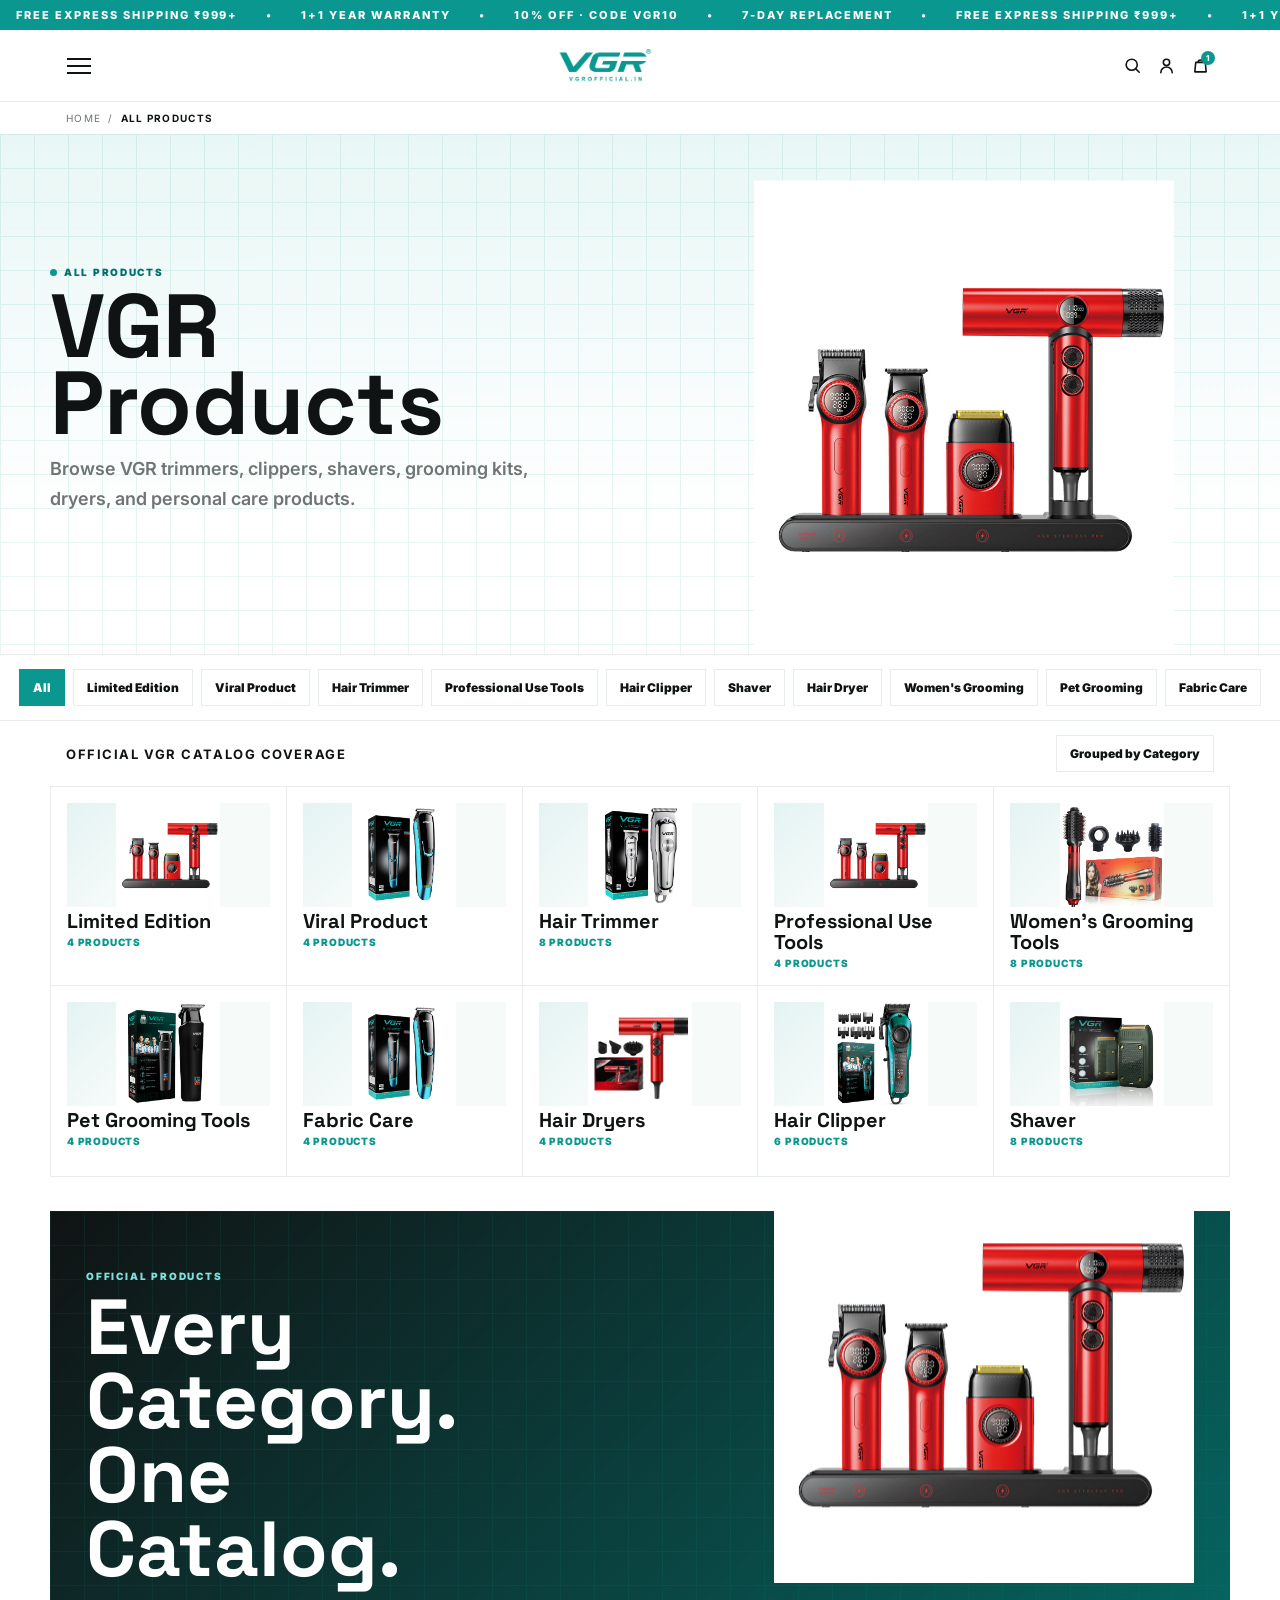
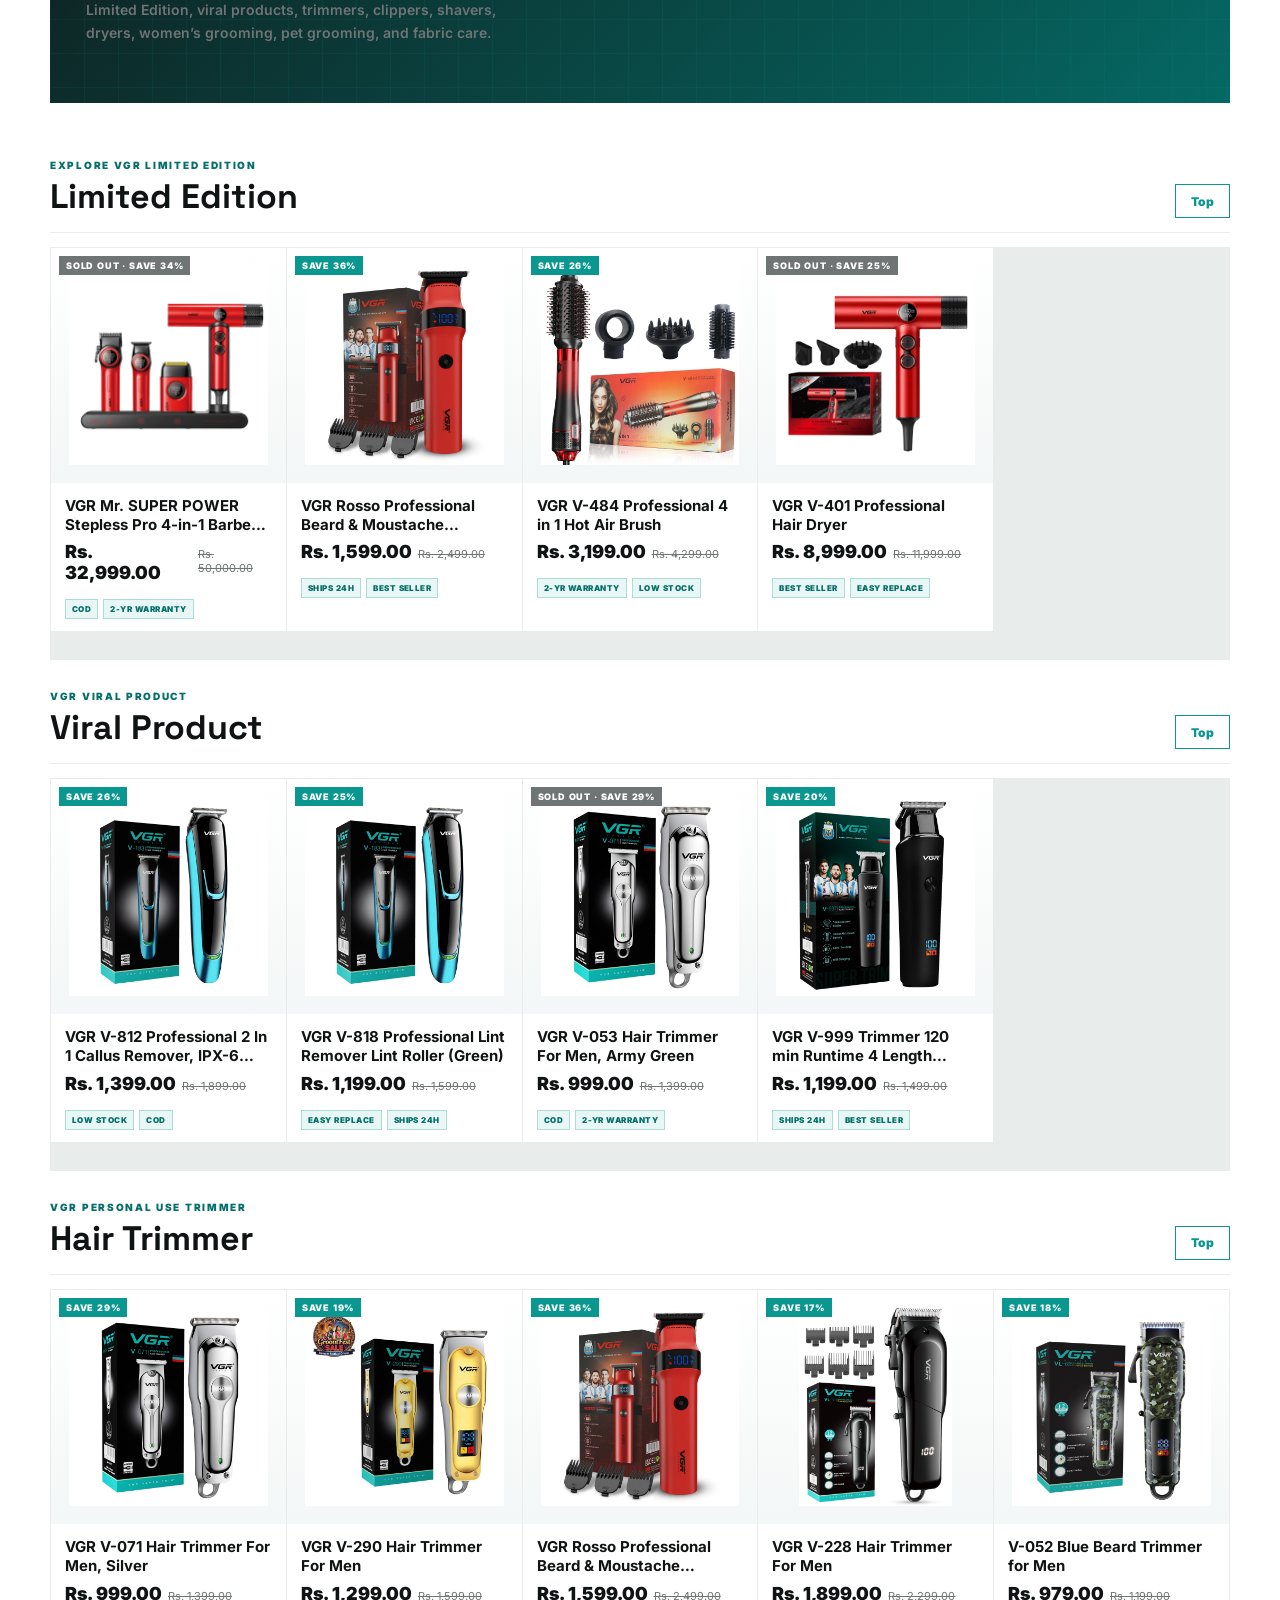
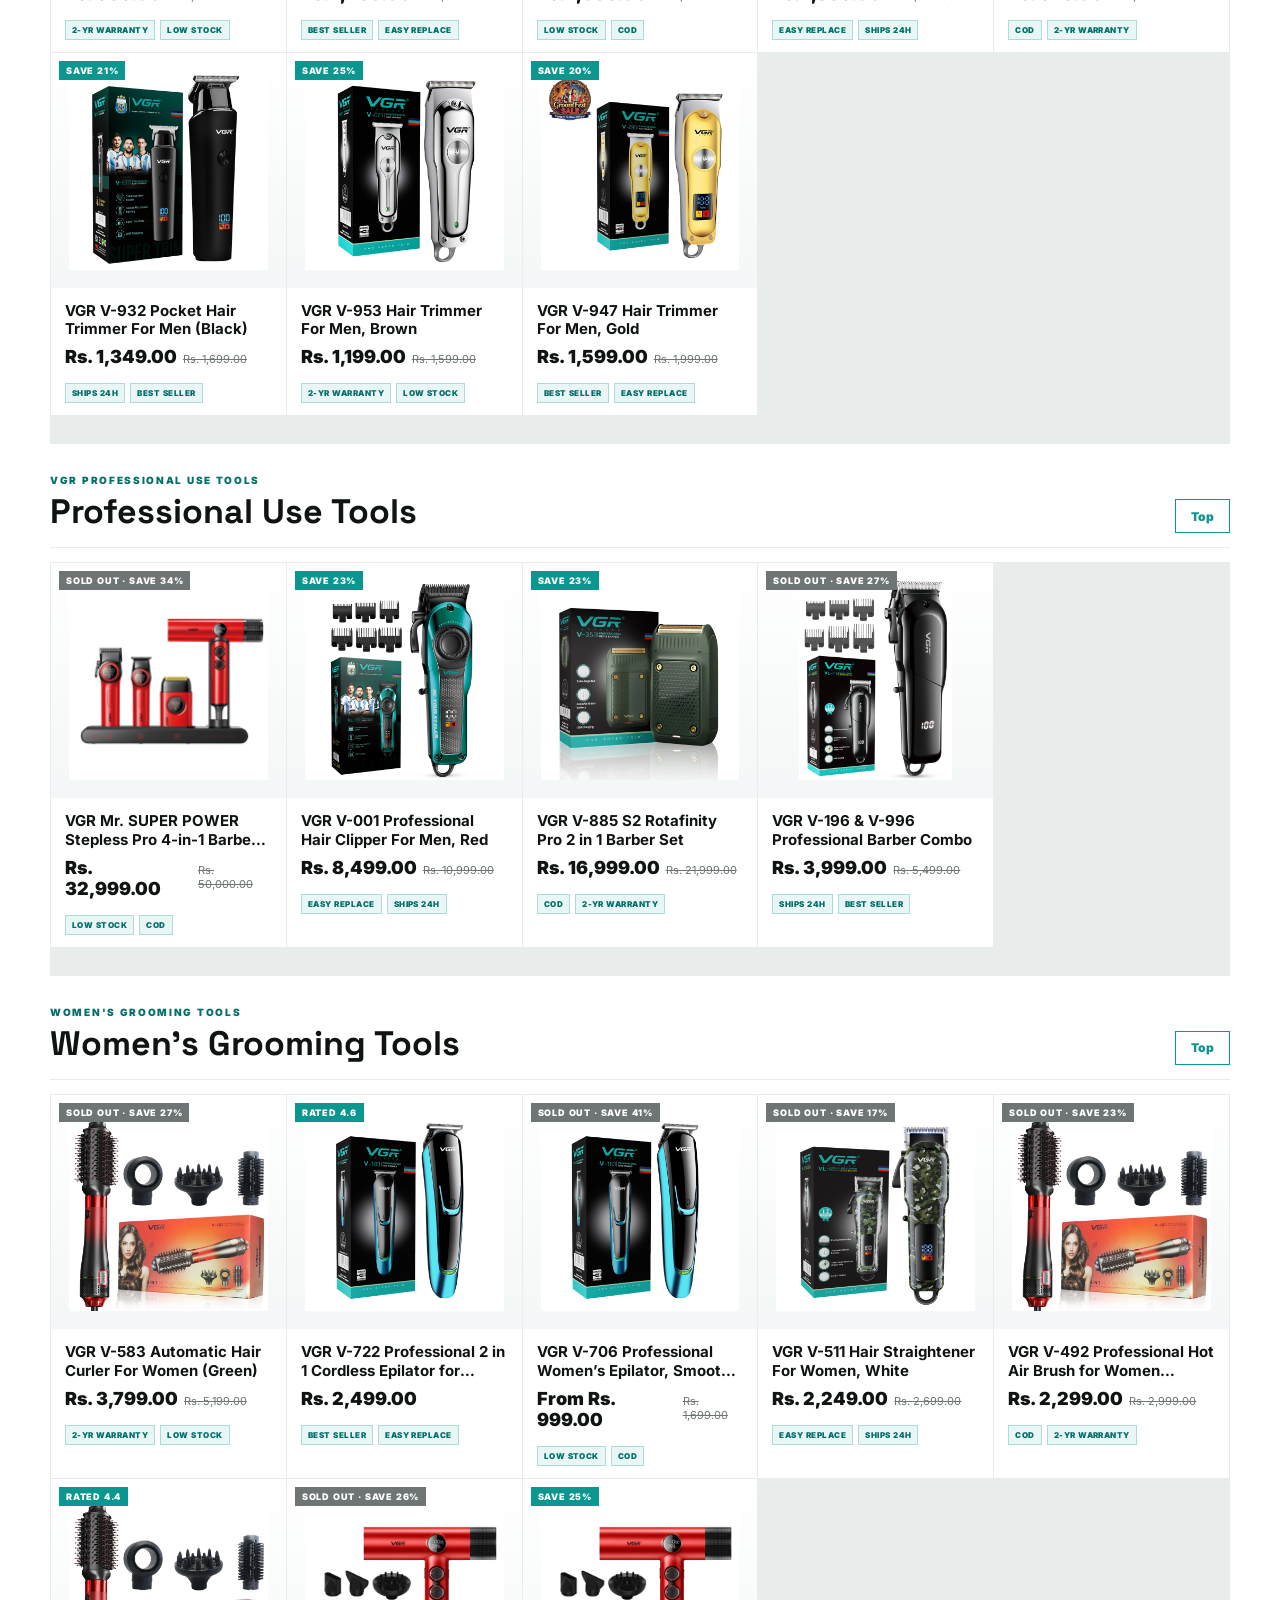
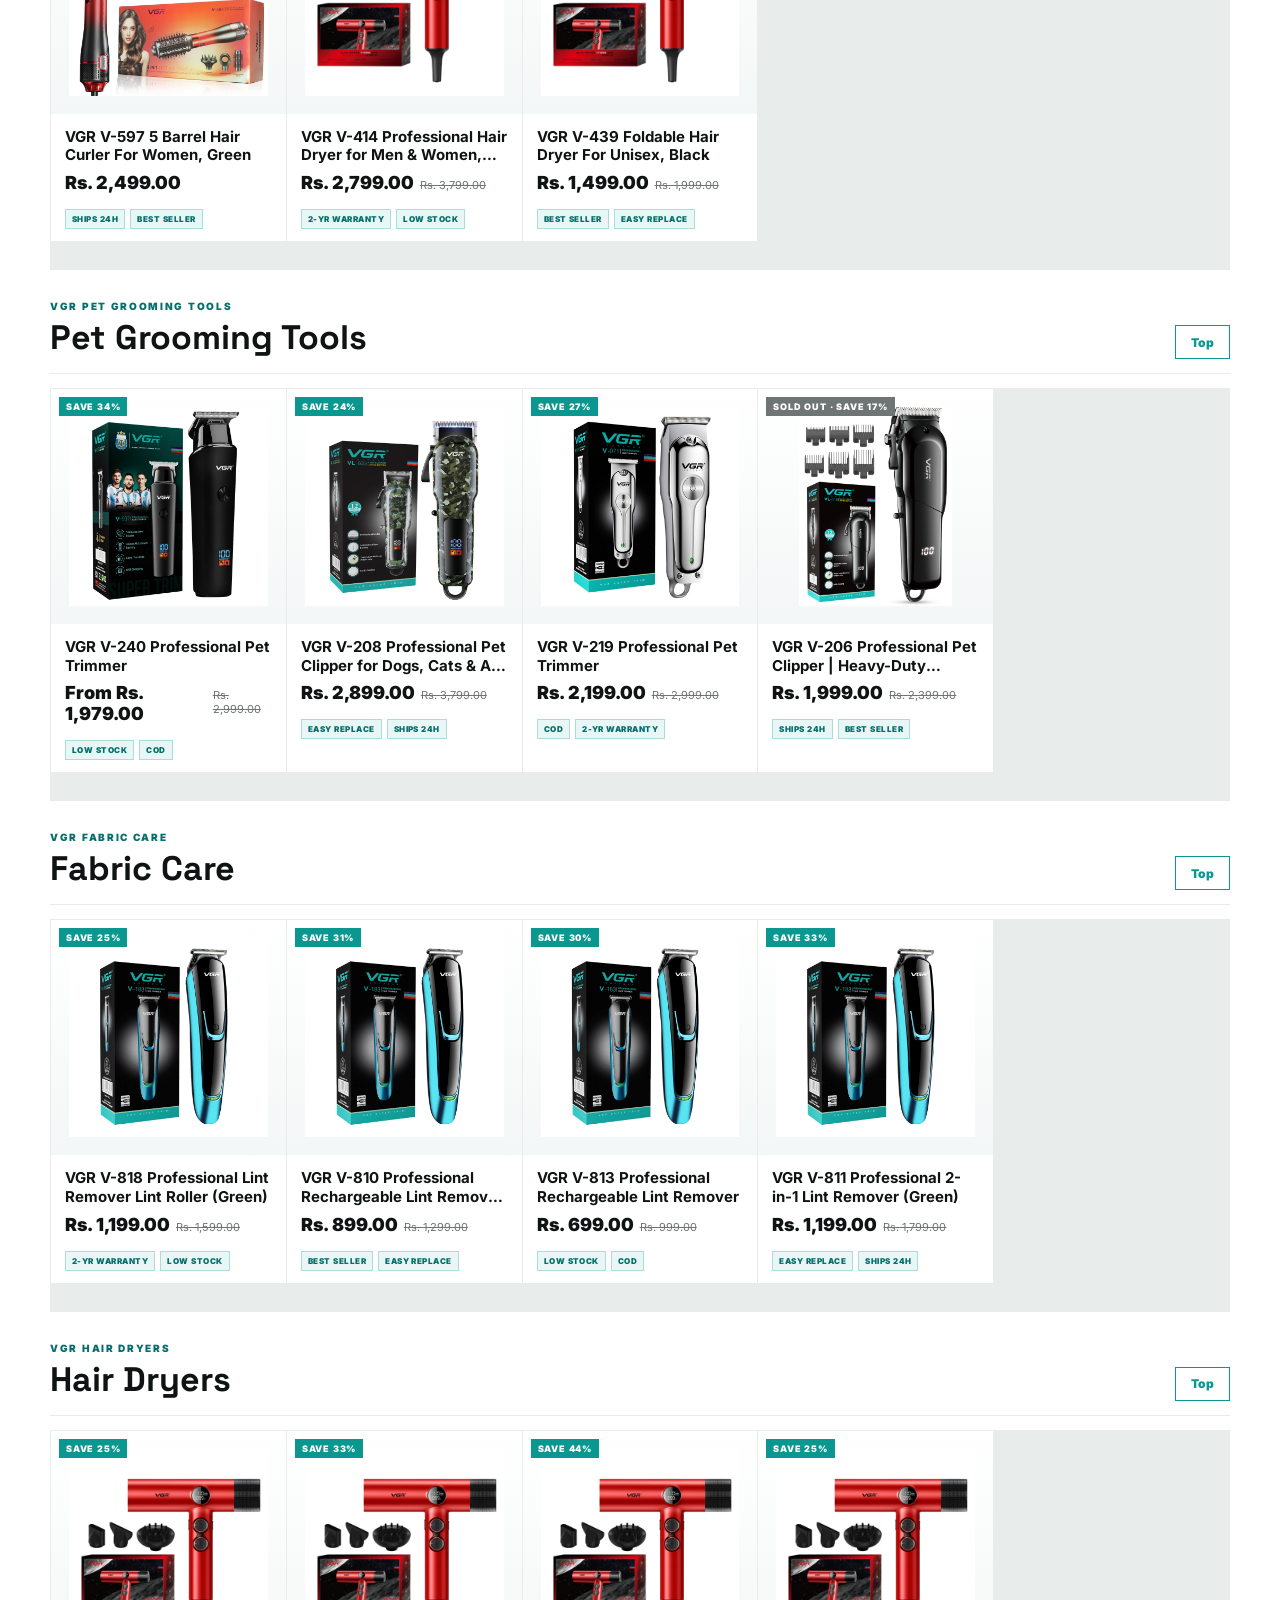
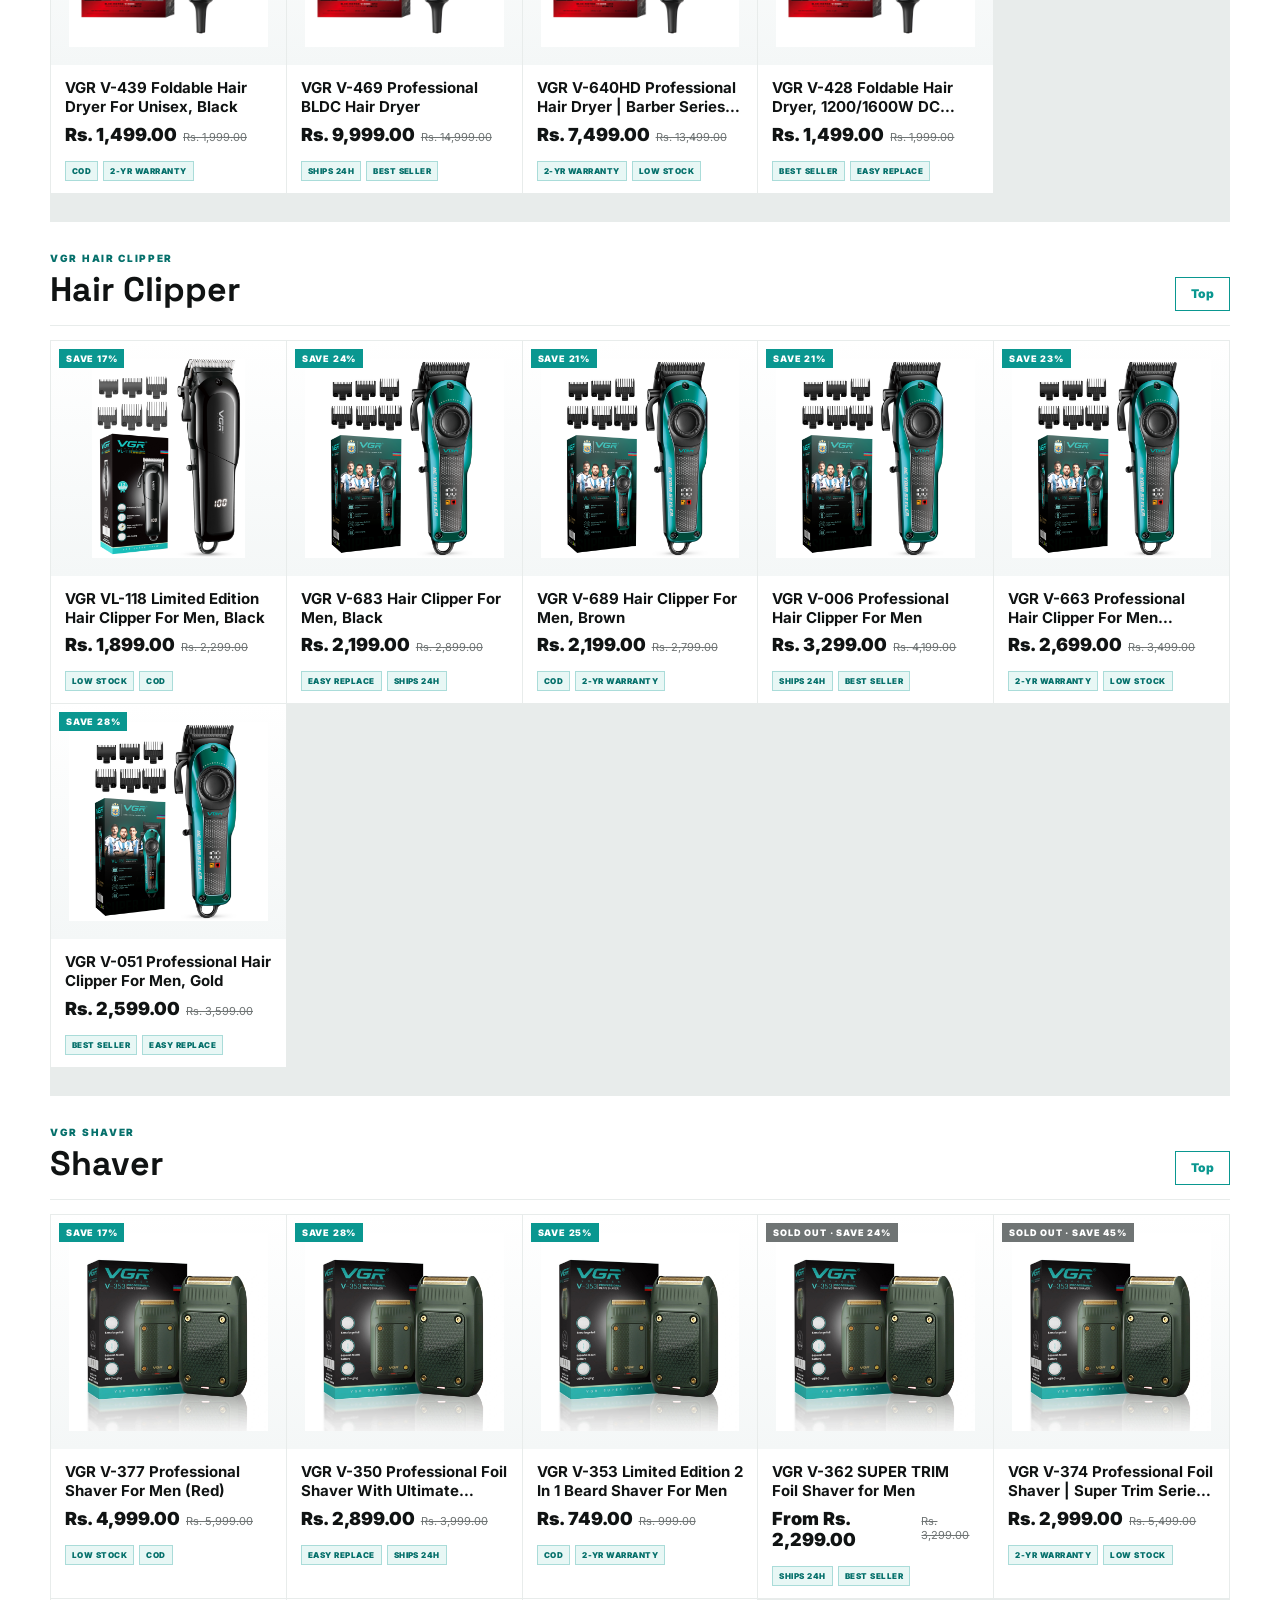
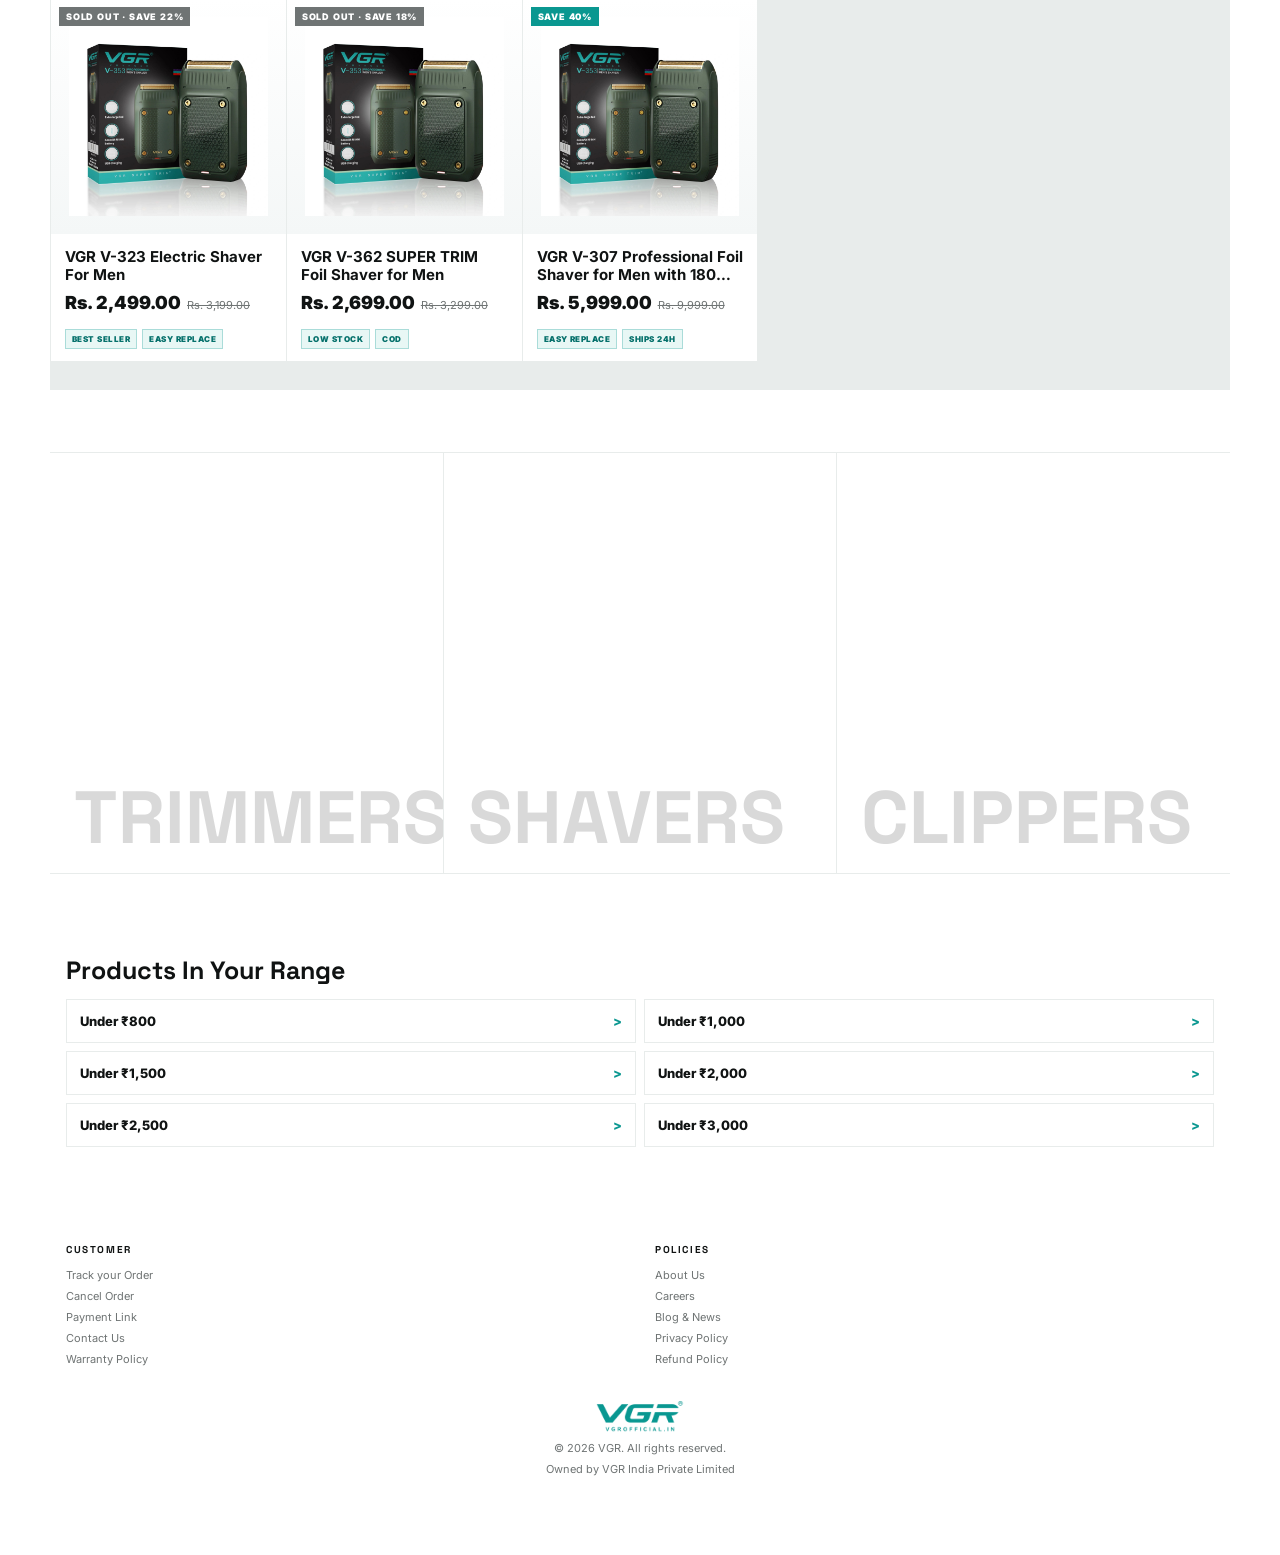
==== commit 77e9fce5: "Expand official VGR catalog categories" ====
--- a/collection.html
+++ b/collection.html
@@ -23,35 +23,149 @@
 
       <div class="breadcrumbs">Home <span>/</span> <strong>All Products</strong></div>
       <section class="collection-hero parallax-stage">
-        <div><span><i></i>All Products</span><h1>Pick Your Weapon</h1><p>Trim. Clip. Shave. Dry.</p></div>
+        <div><span><i></i>All Products</span><h1>VGR Products</h1><p>Browse VGR trimmers, clippers, shavers, grooming kits, dryers, and personal care products.</p></div>
         <img data-parallax="0.14" src="assets/official-01.jpg" alt="VGR professional barber kit">
       </section>
 
       <section class="filter-bar" aria-label="Collection filters">
-        <button class="active">All</button><button>Trimmers</button><button>Clippers</button><button>Shavers</button><button>Dryers</button>
+        <a class="active" href="#all-products">All</a><a href="#limited">Limited Edition</a><a href="#viral">Viral Product</a><a href="#trimmers">Hair Trimmer</a><a href="#professional">Professional Use Tools</a><a href="#clippers">Hair Clipper</a><a href="#shavers">Shaver</a><a href="#dryers">Hair Dryer</a><a href="#women">Women's Grooming</a><a href="#pet">Pet Grooming</a><a href="#fabric">Fabric Care</a>
       </section>
 
       <section class="collection-tools">
-        <strong>48 Products</strong>
-        <button>Sort: Featured</button>
+        <strong>Official VGR Catalog Coverage</strong>
+        <button>Grouped by Category</button>
       </section>
 
-      <section class="collection-promo parallax-stage">
-        <div><small>High Intent Pick</small><h2>Full Kit. Clean Case.</h2><p>Four tools. One pro setup.</p></div>
+      <section class="catalog-index" aria-label="Official categories">
+        <a href="#limited"><img src="assets/official-01.jpg" alt=""><b>Limited Edition</b><span>4 products</span></a>
+        <a href="#viral"><img src="assets/official-15.webp" alt=""><b>Viral Product</b><span>4 products</span></a>
+        <a href="#trimmers"><img src="assets/official-10.jpg" alt=""><b>Hair Trimmer</b><span>8 products</span></a>
+        <a href="#professional"><img src="assets/official-01.jpg" alt=""><b>Professional Use Tools</b><span>4 products</span></a>
+        <a href="#women"><img src="assets/official-03.webp" alt=""><b>Women's Grooming Tools</b><span>8 products</span></a>
+        <a href="#pet"><img src="assets/official-12.jpg" alt=""><b>Pet Grooming Tools</b><span>4 products</span></a>
+        <a href="#fabric"><img src="assets/official-15.webp" alt=""><b>Fabric Care</b><span>4 products</span></a>
+        <a href="#dryers"><img src="assets/official-04.jpg" alt=""><b>Hair Dryers</b><span>4 products</span></a>
+        <a href="#clippers"><img src="assets/hero-1-BiMT0yIW.png" alt=""><b>Hair Clipper</b><span>6 products</span></a>
+        <a href="#shavers"><img src="assets/official-11.webp" alt=""><b>Shaver</b><span>8 products</span></a>
+      </section>
+
+      <section class="collection-promo parallax-stage" id="all-products">
+        <div><small>Official Products</small><h2>Every Category. One Catalog.</h2><p>Limited Edition, viral products, trimmers, clippers, shavers, dryers, women’s grooming, pet grooming, and fabric care.</p></div>
         <img data-parallax="0.1" src="assets/official-01.jpg" alt="VGR barber kit">
       </section>
 
-      <section class="product-grid collection-grid">
-        <a class="product-tile sold-out" href="#"><span>Sold Out</span><img src="assets/official-01.jpg" alt=""><b>VGR Mr. SUPER POWER 4-in-1 Barber Kit</b><p><strong>₹32,999</strong><del>₹50,000</del></p></a>
-        <a class="product-tile" href="#"><span>Save 29%</span><img src="assets/official-10.jpg" alt=""><b>VGR V-071 Hair Trimmer For Men, Silver</b><p><strong>₹999</strong><del>₹1,399</del></p></a>
-        <a class="product-tile" href="#"><span>Save 25%</span><img src="assets/official-11.webp" alt=""><b>VGR V-353 Limited Edition Beard Shaver</b><p><strong>₹749</strong><del>₹999</del></p></a>
-        <a class="product-tile" href="#"><span>Save 22%</span><img src="assets/official-12.jpg" alt=""><b>VGR V-937 Hair Trimmer For Men, Black</b><p><strong>₹1,399</strong><del>₹1,799</del></p></a>
-        <a class="product-tile" href="#"><span>Save 17%</span><img src="assets/official-13.jpg" alt=""><b>VGR VL-118 Limited Edition Hair Clipper</b><p><strong>₹1,899</strong><del>₹2,299</del></p></a>
-        <a class="product-tile" href="#"><span>Save 19%</span><img src="assets/official-14.webp" alt=""><b>VGR V-290 Hair Trimmer For Men</b><p><strong>₹1,299</strong><del>₹1,599</del></p></a>
-        <a class="product-tile" href="#"><span>Save 36%</span><img src="assets/official-02.webp" alt=""><b>VGR Rosso Beard & Moustache Trimmer</b><p><strong>₹1,599</strong><del>₹2,499</del></p></a>
-        <a class="product-tile" href="#"><span>Save 41%</span><img src="assets/official-15.webp" alt=""><b>VGR Professional Grooming Kit</b><p><strong>₹1,499</strong><del>₹2,549</del></p></a>
-        <a class="product-tile" href="#"><span>Save 28%</span><img src="assets/official-16.jpg" alt=""><b>VGR V-395 Professional Hair Clipper</b><p><strong>₹2,299</strong><del>₹3,199</del></p></a>
-        <a class="product-tile" href="product.html"><span>Save 54%</span><img src="assets/hero-1-BiMT0yIW.png" alt=""><b>VGR VL-786 Pro Hair Clipper</b><p><strong>₹2,299</strong><del>₹4,999</del></p></a>
+      <section class="catalog-section" id="limited">
+        <div class="section-head"><div><small>Explore VGR Limited Edition</small><h2>Limited Edition</h2></div><a href="#all-products">Top</a></div>
+        <div class="product-grid collection-grid">
+          <a class="product-tile sold-out" href="product.html"><span>Sold Out · Save 34%</span><img src="assets/official-01.jpg" alt=""><b>VGR Mr. SUPER POWER Stepless Pro 4-in-1 Barber Series Combo Kit for Salon, Red</b><p><strong>Rs. 32,999.00</strong><del>Rs. 50,000.00</del></p></a>
+          <a class="product-tile" href="#"><span>Save 36%</span><img src="assets/official-02.webp" alt=""><b>VGR Rosso Professional Beard & Moustache Trimmer for Men (Red)</b><p><strong>Rs. 1,599.00</strong><del>Rs. 2,499.00</del></p></a>
+          <a class="product-tile" href="#"><span>Save 26%</span><img src="assets/official-03.webp" alt=""><b>VGR V-484 Professional 4 in 1 Hot Air Brush</b><p><strong>Rs. 3,199.00</strong><del>Rs. 4,299.00</del></p></a>
+          <a class="product-tile sold-out" href="#"><span>Sold Out · Save 25%</span><img src="assets/official-04.jpg" alt=""><b>VGR V-401 Professional Hair Dryer</b><p><strong>Rs. 8,999.00</strong><del>Rs. 11,999.00</del></p></a>
+        </div>
+      </section>
+
+      <section class="catalog-section" id="viral">
+        <div class="section-head"><div><small>VGR Viral Product</small><h2>Viral Product</h2></div><a href="#all-products">Top</a></div>
+        <div class="product-grid collection-grid">
+          <a class="product-tile" href="#"><span>Save 26%</span><img src="assets/official-15.webp" alt=""><b>VGR V-812 Professional 2 In 1 Callus Remover, IPX-6 Waterproof (White/Green)</b><p><strong>Rs. 1,399.00</strong><del>Rs. 1,899.00</del></p></a>
+          <a class="product-tile" href="#"><span>Save 25%</span><img src="assets/official-15.webp" alt=""><b>VGR V-818 Professional Lint Remover Lint Roller (Green)</b><p><strong>Rs. 1,199.00</strong><del>Rs. 1,599.00</del></p></a>
+          <a class="product-tile sold-out" href="#"><span>Sold Out · Save 29%</span><img src="assets/official-10.jpg" alt=""><b>VGR V-053 Hair Trimmer For Men, Army Green</b><p><strong>Rs. 999.00</strong><del>Rs. 1,399.00</del></p></a>
+          <a class="product-tile" href="#"><span>Save 20%</span><img src="assets/official-12.jpg" alt=""><b>VGR V-999 Trimmer 120 min Runtime 4 Length Settings For Salon & Mens (Orange)</b><p><strong>Rs. 1,199.00</strong><del>Rs. 1,499.00</del></p></a>
+        </div>
+      </section>
+
+      <section class="catalog-section" id="trimmers">
+        <div class="section-head"><div><small>VGR Personal Use Trimmer</small><h2>Hair Trimmer</h2></div><a href="#all-products">Top</a></div>
+        <div class="product-grid collection-grid">
+          <a class="product-tile" href="#"><span>Save 29%</span><img src="assets/official-10.jpg" alt=""><b>VGR V-071 Hair Trimmer For Men, Silver</b><p><strong>Rs. 999.00</strong><del>Rs. 1,399.00</del></p></a>
+          <a class="product-tile" href="#"><span>Save 19%</span><img src="assets/official-14.webp" alt=""><b>VGR V-290 Hair Trimmer For Men</b><p><strong>Rs. 1,299.00</strong><del>Rs. 1,599.00</del></p></a>
+          <a class="product-tile" href="#"><span>Save 36%</span><img src="assets/official-02.webp" alt=""><b>VGR Rosso Professional Beard & Moustache Trimmer for Men (Red)</b><p><strong>Rs. 1,599.00</strong><del>Rs. 2,499.00</del></p></a>
+          <a class="product-tile" href="#"><span>Save 17%</span><img src="assets/official-13.jpg" alt=""><b>VGR V-228 Hair Trimmer For Men</b><p><strong>Rs. 1,899.00</strong><del>Rs. 2,299.00</del></p></a>
+          <a class="product-tile" href="#"><span>Save 18%</span><img src="assets/official-16.jpg" alt=""><b>V-052 Blue Beard Trimmer for Men</b><p><strong>Rs. 979.00</strong><del>Rs. 1,199.00</del></p></a>
+          <a class="product-tile" href="#"><span>Save 21%</span><img src="assets/official-12.jpg" alt=""><b>VGR V-932 Pocket Hair Trimmer For Men (Black)</b><p><strong>Rs. 1,349.00</strong><del>Rs. 1,699.00</del></p></a>
+          <a class="product-tile" href="#"><span>Save 25%</span><img src="assets/official-10.jpg" alt=""><b>VGR V-953 Hair Trimmer For Men, Brown</b><p><strong>Rs. 1,199.00</strong><del>Rs. 1,599.00</del></p></a>
+          <a class="product-tile" href="#"><span>Save 20%</span><img src="assets/official-14.webp" alt=""><b>VGR V-947 Hair Trimmer For Men, Gold</b><p><strong>Rs. 1,599.00</strong><del>Rs. 1,999.00</del></p></a>
+        </div>
+      </section>
+
+      <section class="catalog-section" id="professional">
+        <div class="section-head"><div><small>VGR Professional Use Tools</small><h2>Professional Use Tools</h2></div><a href="#all-products">Top</a></div>
+        <div class="product-grid collection-grid">
+          <a class="product-tile sold-out" href="product.html"><span>Sold Out · Save 34%</span><img src="assets/official-01.jpg" alt=""><b>VGR Mr. SUPER POWER Stepless Pro 4-in-1 Barber Series Combo Kit for Salon, Red</b><p><strong>Rs. 32,999.00</strong><del>Rs. 50,000.00</del></p></a>
+          <a class="product-tile" href="#"><span>Save 23%</span><img src="assets/hero-1-BiMT0yIW.png" alt=""><b>VGR V-001 Professional Hair Clipper For Men, Red</b><p><strong>Rs. 8,499.00</strong><del>Rs. 10,999.00</del></p></a>
+          <a class="product-tile" href="#"><span>Save 23%</span><img src="assets/official-11.webp" alt=""><b>VGR V-885 S2 Rotafinity Pro 2 in 1 Barber Set</b><p><strong>Rs. 16,999.00</strong><del>Rs. 21,999.00</del></p></a>
+          <a class="product-tile sold-out" href="#"><span>Sold Out · Save 27%</span><img src="assets/official-13.jpg" alt=""><b>VGR V-196 & V-996 Professional Barber Combo</b><p><strong>Rs. 3,999.00</strong><del>Rs. 5,499.00</del></p></a>
+        </div>
+      </section>
+
+      <section class="catalog-section" id="women">
+        <div class="section-head"><div><small>Women's grooming Tools</small><h2>Women's Grooming Tools</h2></div><a href="#all-products">Top</a></div>
+        <div class="product-grid collection-grid">
+          <a class="product-tile sold-out" href="#"><span>Sold Out · Save 27%</span><img src="assets/official-03.webp" alt=""><b>VGR V-583 Automatic Hair Curler For Women (Green)</b><p><strong>Rs. 3,799.00</strong><del>Rs. 5,199.00</del></p></a>
+          <a class="product-tile" href="#"><span>Rated 4.6</span><img src="assets/official-15.webp" alt=""><b>VGR V-722 Professional 2 in 1 Cordless Epilator for Women</b><p><strong>Rs. 2,499.00</strong></p></a>
+          <a class="product-tile sold-out" href="#"><span>Sold Out · Save 41%</span><img src="assets/official-15.webp" alt=""><b>VGR V-706 Professional Women’s Epilator, Smooth Skin Care</b><p><strong>From Rs. 999.00</strong><del>Rs. 1,699.00</del></p></a>
+          <a class="product-tile sold-out" href="#"><span>Sold Out · Save 17%</span><img src="assets/official-16.jpg" alt=""><b>VGR V-511 Hair Straightener For Women, White</b><p><strong>Rs. 2,249.00</strong><del>Rs. 2,699.00</del></p></a>
+          <a class="product-tile sold-out" href="#"><span>Sold Out · Save 23%</span><img src="assets/official-03.webp" alt=""><b>VGR V-492 Professional Hot Air Brush for Women (1000W, Black)</b><p><strong>Rs. 2,299.00</strong><del>Rs. 2,999.00</del></p></a>
+          <a class="product-tile" href="#"><span>Rated 4.4</span><img src="assets/official-03.webp" alt=""><b>VGR V-597 5 Barrel Hair Curler For Women, Green</b><p><strong>Rs. 2,499.00</strong></p></a>
+          <a class="product-tile sold-out" href="#"><span>Sold Out · Save 26%</span><img src="assets/official-04.jpg" alt=""><b>VGR V-414 Professional Hair Dryer for Men & Women, 1800-2200 Watt</b><p><strong>Rs. 2,799.00</strong><del>Rs. 3,799.00</del></p></a>
+          <a class="product-tile" href="#"><span>Save 25%</span><img src="assets/official-04.jpg" alt=""><b>VGR V-439 Foldable Hair Dryer For Unisex, Black</b><p><strong>Rs. 1,499.00</strong><del>Rs. 1,999.00</del></p></a>
+        </div>
+      </section>
+
+      <section class="catalog-section" id="pet">
+        <div class="section-head"><div><small>VGR Pet Grooming Tools</small><h2>Pet Grooming Tools</h2></div><a href="#all-products">Top</a></div>
+        <div class="product-grid collection-grid">
+          <a class="product-tile" href="#"><span>Save 34%</span><img src="assets/official-12.jpg" alt=""><b>VGR V-240 Professional Pet Trimmer</b><p><strong>From Rs. 1,979.00</strong><del>Rs. 2,999.00</del></p></a>
+          <a class="product-tile" href="#"><span>Save 24%</span><img src="assets/official-16.jpg" alt=""><b>VGR V-208 Professional Pet Clipper for Dogs, Cats & All Animals</b><p><strong>Rs. 2,899.00</strong><del>Rs. 3,799.00</del></p></a>
+          <a class="product-tile" href="#"><span>Save 27%</span><img src="assets/official-10.jpg" alt=""><b>VGR V-219 Professional Pet Trimmer</b><p><strong>Rs. 2,199.00</strong><del>Rs. 2,999.00</del></p></a>
+          <a class="product-tile sold-out" href="#"><span>Sold Out · Save 17%</span><img src="assets/official-13.jpg" alt=""><b>VGR V-206 Professional Pet Clipper | Heavy-Duty Grooming Kit for Pet - Silver</b><p><strong>Rs. 1,999.00</strong><del>Rs. 2,399.00</del></p></a>
+        </div>
+      </section>
+
+      <section class="catalog-section" id="fabric">
+        <div class="section-head"><div><small>VGR Fabric Care</small><h2>Fabric Care</h2></div><a href="#all-products">Top</a></div>
+        <div class="product-grid collection-grid">
+          <a class="product-tile" href="#"><span>Save 25%</span><img src="assets/official-15.webp" alt=""><b>VGR V-818 Professional Lint Remover Lint Roller (Green)</b><p><strong>Rs. 1,199.00</strong><del>Rs. 1,599.00</del></p></a>
+          <a class="product-tile" href="#"><span>Save 31%</span><img src="assets/official-15.webp" alt=""><b>VGR V-810 Professional Rechargeable Lint Remover, Blue</b><p><strong>Rs. 899.00</strong><del>Rs. 1,299.00</del></p></a>
+          <a class="product-tile" href="#"><span>Save 30%</span><img src="assets/official-15.webp" alt=""><b>VGR V-813 Professional Rechargeable Lint Remover</b><p><strong>Rs. 699.00</strong><del>Rs. 999.00</del></p></a>
+          <a class="product-tile" href="#"><span>Save 33%</span><img src="assets/official-15.webp" alt=""><b>VGR V-811 Professional 2-in-1 Lint Remover (Green)</b><p><strong>Rs. 1,199.00</strong><del>Rs. 1,799.00</del></p></a>
+        </div>
+      </section>
+
+      <section class="catalog-section" id="dryers">
+        <div class="section-head"><div><small>VGR Hair Dryers</small><h2>Hair Dryers</h2></div><a href="#all-products">Top</a></div>
+        <div class="product-grid collection-grid">
+          <a class="product-tile" href="#"><span>Save 25%</span><img src="assets/official-04.jpg" alt=""><b>VGR V-439 Foldable Hair Dryer For Unisex, Black</b><p><strong>Rs. 1,499.00</strong><del>Rs. 1,999.00</del></p></a>
+          <a class="product-tile" href="#"><span>Save 33%</span><img src="assets/official-04.jpg" alt=""><b>VGR V-469 Professional BLDC Hair Dryer</b><p><strong>Rs. 9,999.00</strong><del>Rs. 14,999.00</del></p></a>
+          <a class="product-tile" href="#"><span>Save 44%</span><img src="assets/official-04.jpg" alt=""><b>VGR V-640HD Professional Hair Dryer | Barber Series | 1600–1900W High-Speed BLDC Motor</b><p><strong>Rs. 7,499.00</strong><del>Rs. 13,499.00</del></p></a>
+          <a class="product-tile" href="#"><span>Save 25%</span><img src="assets/official-04.jpg" alt=""><b>VGR V-428 Foldable Hair Dryer, 1200/1600W DC Motor, Dual Voltage, 2 Speed Settings, Travel-Friendly (Pink)</b><p><strong>Rs. 1,499.00</strong><del>Rs. 1,999.00</del></p></a>
+        </div>
+      </section>
+
+      <section class="catalog-section" id="clippers">
+        <div class="section-head"><div><small>VGR Hair Clipper</small><h2>Hair Clipper</h2></div><a href="#all-products">Top</a></div>
+        <div class="product-grid collection-grid">
+          <a class="product-tile" href="#"><span>Save 17%</span><img src="assets/official-13.jpg" alt=""><b>VGR VL-118 Limited Edition Hair Clipper For Men, Black</b><p><strong>Rs. 1,899.00</strong><del>Rs. 2,299.00</del></p></a>
+          <a class="product-tile" href="#"><span>Save 24%</span><img src="assets/hero-1-BiMT0yIW.png" alt=""><b>VGR V-683 Hair Clipper For Men, Black</b><p><strong>Rs. 2,199.00</strong><del>Rs. 2,899.00</del></p></a>
+          <a class="product-tile" href="#"><span>Save 21%</span><img src="assets/hero-1-BiMT0yIW.png" alt=""><b>VGR V-689 Hair Clipper For Men, Brown</b><p><strong>Rs. 2,199.00</strong><del>Rs. 2,799.00</del></p></a>
+          <a class="product-tile" href="#"><span>Save 21%</span><img src="assets/hero-1-BiMT0yIW.png" alt=""><b>VGR V-006 Professional Hair Clipper For Men</b><p><strong>Rs. 3,299.00</strong><del>Rs. 4,199.00</del></p></a>
+          <a class="product-tile" href="#"><span>Save 23%</span><img src="assets/hero-1-BiMT0yIW.png" alt=""><b>VGR V-663 Professional Hair Clipper For Men (Gold/Black)</b><p><strong>Rs. 2,699.00</strong><del>Rs. 3,499.00</del></p></a>
+          <a class="product-tile" href="#"><span>Save 28%</span><img src="assets/hero-1-BiMT0yIW.png" alt=""><b>VGR V-051 Professional Hair Clipper For Men, Gold</b><p><strong>Rs. 2,599.00</strong><del>Rs. 3,599.00</del></p></a>
+        </div>
+      </section>
+
+      <section class="catalog-section" id="shavers">
+        <div class="section-head"><div><small>VGR Shaver</small><h2>Shaver</h2></div><a href="#all-products">Top</a></div>
+        <div class="product-grid collection-grid">
+          <a class="product-tile" href="#"><span>Save 17%</span><img src="assets/official-11.webp" alt=""><b>VGR V-377 Professional Shaver For Men (Red)</b><p><strong>Rs. 4,999.00</strong><del>Rs. 5,999.00</del></p></a>
+          <a class="product-tile" href="#"><span>Save 28%</span><img src="assets/official-11.webp" alt=""><b>VGR V-350 Professional Foil Shaver With Ultimate Precision for Bald Head & Beard Shaving for Men</b><p><strong>Rs. 2,899.00</strong><del>Rs. 3,999.00</del></p></a>
+          <a class="product-tile" href="#"><span>Save 25%</span><img src="assets/official-11.webp" alt=""><b>VGR V-353 Limited Edition 2 In 1 Beard Shaver For Men</b><p><strong>Rs. 749.00</strong><del>Rs. 999.00</del></p></a>
+          <a class="product-tile sold-out" href="#"><span>Sold Out · Save 24%</span><img src="assets/official-11.webp" alt=""><b>VGR V-362 SUPER TRIM Foil Shaver for Men</b><p><strong>From Rs. 2,299.00</strong><del>Rs. 3,299.00</del></p></a>
+          <a class="product-tile sold-out" href="#"><span>Sold Out · Save 45%</span><img src="assets/official-11.webp" alt=""><b>VGR V-374 Professional Foil Shaver | Super Trim Series | Cordless, Dual Foil, 150-Min Runtime</b><p><strong>Rs. 2,999.00</strong><del>Rs. 5,499.00</del></p></a>
+          <a class="product-tile sold-out" href="#"><span>Sold Out · Save 22%</span><img src="assets/official-11.webp" alt=""><b>VGR V-323 Electric Shaver For Men</b><p><strong>Rs. 2,499.00</strong><del>Rs. 3,199.00</del></p></a>
+          <a class="product-tile sold-out" href="#"><span>Sold Out · Save 18%</span><img src="assets/official-11.webp" alt=""><b>VGR V-362 SUPER TRIM Foil Shaver for Men</b><p><strong>Rs. 2,699.00</strong><del>Rs. 3,299.00</del></p></a>
+          <a class="product-tile" href="#"><span>Save 40%</span><img src="assets/official-11.webp" alt=""><b>VGR V-307 Professional Foil Shaver for Men with 180 min Runtime, Red</b><p><strong>Rs. 5,999.00</strong><del>Rs. 9,999.00</del></p></a>
+        </div>
       </section>
 
       <section class="visual-wall collection-wall" aria-label="Shop by finish">
--- a/styles.css
+++ b/styles.css
@@ -536,6 +536,35 @@
   padding: 18px 16px 26px;
   overflow: hidden;
   background: linear-gradient(180deg, var(--brand-soft), #fff 76%);
+}
+
+.home-page .store-hero {
+  min-height: 720px;
+}
+
+.hero-video-panel {
+  position: absolute;
+  inset: 0;
+  z-index: 0;
+  overflow: hidden;
+  background: #fff;
+}
+
+.hero-video-panel::after {
+  content: "";
+  position: absolute;
+  inset: 0;
+  background:
+    linear-gradient(90deg, rgba(232,247,245,0.96) 0%, rgba(232,247,245,0.82) 34%, rgba(255,255,255,0.2) 65%, rgba(255,255,255,0.76) 100%),
+    linear-gradient(180deg, rgba(255,255,255,0.08), rgba(255,255,255,0.65));
+}
+
+.hero-video-panel video {
+  width: 100%;
+  height: 100%;
+  object-fit: cover;
+  object-position: center right;
+  filter: saturate(1.02) contrast(1.02);
 }
 
 .store-hero::before,
@@ -559,7 +588,7 @@
 .collection-hero > div,
 .collection-hero > img {
   position: relative;
-  z-index: 1;
+  z-index: 3;
 }
 
 .store-hero-copy > span,
@@ -574,6 +603,11 @@
   font-weight: 900;
   letter-spacing: 0.17em;
   text-transform: uppercase;
+}
+
+.store-hero-copy {
+  align-self: center;
+  padding-block: 42px;
 }
 
 .store-hero-copy i,
@@ -629,30 +663,215 @@
 
 .store-hero-media {
   display: grid;
-  place-items: center;
-  aspect-ratio: 1;
-  background: #fff;
-  box-shadow: 0 22px 60px rgba(10,151,144,0.16);
+  gap: 12px;
+  align-content: start;
+  padding: 14px;
+  background: rgba(255,255,255,0.94);
+  box-shadow: 0 22px 60px rgba(10,151,144,0.14);
   will-change: transform;
 }
 
-.store-hero-media img,
+.home-page .store-hero-media {
+  align-self: end;
+  width: min(76vw, 330px);
+  margin-left: auto;
+  box-shadow: 0 20px 55px rgba(0,0,0,0.12);
+}
+
+.home-page .store-hero-media img {
+  padding: 6px;
+}
+
+.store-hero-media > img {
+  width: 100%;
+  height: clamp(180px, 32vw, 300px);
+  object-fit: contain;
+  background:
+    linear-gradient(135deg, rgba(10,151,144,0.08), transparent 48%),
+    #fff;
+}
+
 .collection-hero img {
   width: 100%;
   height: 100%;
   object-fit: contain;
 }
 
-.store-hero-media b {
-  position: absolute;
-  top: 12px;
-  left: 12px;
-  padding: 5px 9px;
+.hero-product-label {
+  display: flex;
+  align-items: center;
+  justify-content: space-between;
+  gap: 10px;
+}
+
+.hero-product-label span {
+  padding: 7px 10px;
   background: var(--brand);
   color: #fff;
   font-size: 10px;
+  font-weight: 900;
   letter-spacing: 0.13em;
   text-transform: uppercase;
+}
+
+.hero-product-label small,
+.hero-product-info small {
+  color: var(--brand);
+  font-size: 10px;
+  font-weight: 900;
+  letter-spacing: 0.12em;
+  text-transform: uppercase;
+}
+
+.hero-product-info {
+  display: grid;
+  gap: 7px;
+  padding: 2px 2px 0;
+}
+
+.hero-product-info b {
+  font-family: var(--display);
+  font-size: 20px;
+  line-height: 1.02;
+}
+
+.hero-product-info p {
+  display: flex;
+  align-items: baseline;
+  gap: 9px;
+  margin: 0;
+}
+
+.hero-product-info strong {
+  font-size: 18px;
+}
+
+.hero-product-info del {
+  color: var(--muted);
+  font-size: 13px;
+  font-weight: 700;
+}
+
+.hero-product-info ul {
+  display: flex;
+  flex-wrap: wrap;
+  gap: 6px;
+  margin: 3px 0 0;
+  padding: 0;
+  list-style: none;
+}
+
+.hero-product-info li {
+  border: 1px solid rgba(10,151,144,0.22);
+  background: var(--brand-soft);
+  color: var(--brand-deep);
+  padding: 5px 7px;
+  font-size: 9px;
+  font-weight: 900;
+  letter-spacing: 0.05em;
+  text-transform: uppercase;
+}
+
+.store-hero-media img {
+  transition: opacity 0.35s ease, transform 0.45s ease;
+}
+
+.store-hero-media.is-swapping img {
+  opacity: 0;
+  transform: scale(0.96) translateY(10px);
+}
+
+.hero-rotator-name {
+  display: none;
+}
+
+.hero-product-section {
+  display: grid;
+  gap: 1px;
+  padding: 1px;
+  background: var(--line);
+}
+
+.hero-product-section .store-hero-media,
+.hero-image-card {
+  border: 0;
+  background: #fff;
+  color: var(--ink);
+  text-decoration: none;
+}
+
+.hero-product-section .store-hero-media {
+  width: auto;
+  max-width: none;
+  margin: 0;
+  box-shadow: none;
+}
+
+.hero-product-section .store-hero-media > img {
+  height: 210px;
+}
+
+.hero-image-card {
+  display: grid;
+  align-content: end;
+  gap: 10px;
+  min-height: 230px;
+  padding: 18px;
+  overflow: hidden;
+}
+
+.hero-image-card img {
+  width: 100%;
+  height: 138px;
+  object-fit: contain;
+  background:
+    linear-gradient(135deg, rgba(10,151,144,0.08), transparent 52%),
+    #f6fbfa;
+}
+
+.hero-image-card small {
+  color: var(--brand);
+  font-size: 10px;
+  font-weight: 900;
+  letter-spacing: 0.12em;
+  text-transform: uppercase;
+}
+
+.hero-image-card b {
+  font-family: var(--display);
+  font-size: 21px;
+  line-height: 1.05;
+}
+
+@media (max-width: 759px) {
+  .home-page .store-hero-media {
+    width: calc(100% - 32px);
+    max-width: 380px;
+    margin-inline: auto;
+    justify-self: center;
+  }
+
+  .store-hero-media > img {
+    height: 168px;
+  }
+
+  .hero-product-info b {
+    font-size: 18px;
+  }
+
+  .hero-product-info strong {
+    font-size: 17px;
+  }
+
+  .hero-product-info li {
+    font-size: 8px;
+  }
+
+  .hero-product-section .store-hero-media {
+    width: auto;
+    max-width: none;
+    margin: 0;
+  }
 }
 
 .category-rail {
@@ -940,6 +1159,7 @@
 
 .filter-bar::-webkit-scrollbar { display: none; }
 
+.filter-bar a,
 .filter-bar button,
 .collection-tools button {
   flex: 0 0 auto;
@@ -948,8 +1168,11 @@
   padding: 10px 13px;
   font-size: 12px;
   font-weight: 900;
-}
-
+  color: var(--ink);
+  text-decoration: none;
+}
+
+.filter-bar a.active,
 .filter-bar button.active {
   border-color: var(--brand);
   background: var(--brand);
@@ -969,6 +1192,75 @@
 
 .collection-grid {
   padding: 0 16px 28px;
+}
+
+.catalog-index {
+  display: grid;
+  grid-template-columns: repeat(2, 1fr);
+  gap: 1px;
+  margin: 0 16px 24px;
+  background: var(--line);
+  border: 1px solid var(--line);
+}
+
+.catalog-index a {
+  display: grid;
+  grid-template-columns: 74px 1fr;
+  grid-template-areas:
+    "img name"
+    "img count";
+  align-items: center;
+  gap: 4px 12px;
+  min-height: 92px;
+  padding: 10px;
+  background: #fff;
+  color: var(--ink);
+  text-decoration: none;
+}
+
+.catalog-index img {
+  grid-area: img;
+  width: 74px;
+  height: 74px;
+  object-fit: contain;
+  background:
+    linear-gradient(135deg, rgba(10,151,144,0.08), transparent 48%),
+    #f6fbfa;
+}
+
+.catalog-index b {
+  grid-area: name;
+  font-family: var(--display);
+  font-size: 16px;
+  line-height: 1.05;
+}
+
+.catalog-index span {
+  grid-area: count;
+  color: var(--brand);
+  font-size: 10px;
+  font-weight: 900;
+  letter-spacing: 0.08em;
+  text-transform: uppercase;
+}
+
+.catalog-section {
+  padding: 24px 16px 6px;
+  scroll-margin-top: 96px;
+}
+
+.catalog-section .section-head {
+  margin-bottom: 14px;
+}
+
+.catalog-section .section-head h2 {
+  font-size: 34px;
+}
+
+.catalog-section .collection-grid {
+  width: 100%;
+  margin-inline: 0;
+  padding-inline: 0;
 }
 
 .collection-promo {
@@ -1020,6 +1312,8 @@
   .media-banner,
   .product-grid-section,
   .category-rail,
+  .catalog-index,
+  .catalog-section,
   .collection-tools,
   .collection-grid {
     width: min(1180px, calc(100% - 64px));
@@ -1065,6 +1359,35 @@
 
   .conversion-band {
     grid-template-columns: repeat(3, minmax(0, 1fr));
+  }
+
+  .catalog-index {
+    grid-template-columns: repeat(5, 1fr);
+    margin-block: 0 34px;
+  }
+
+  .catalog-index a {
+    grid-template-columns: 1fr;
+    grid-template-areas:
+      "img"
+      "name"
+      "count";
+    align-content: start;
+    min-height: 190px;
+    padding: 16px;
+  }
+
+  .catalog-index img {
+    width: 100%;
+    height: 104px;
+  }
+
+  .catalog-index b {
+    font-size: 20px;
+  }
+
+  .catalog-section {
+    padding-inline: 0;
   }
 
   .conversion-band article {
@@ -1344,7 +1667,7 @@
 .hero-float-rail {
   position: absolute;
   inset: auto 14px 12px auto;
-  z-index: 2;
+  z-index: 4;
   display: grid;
   grid-template-columns: repeat(3, 58px);
   gap: 8px;
@@ -1391,29 +1714,141 @@
   min-height: 610px;
 }
 
-.product-orbit img {
-  position: absolute;
-  width: 112px;
-  aspect-ratio: 1;
-  object-fit: contain;
-  padding: 8px;
-  border: 1px solid rgba(255,255,255,0.18);
-  background: rgba(255,255,255,0.94);
-  box-shadow: 0 24px 55px rgba(0,0,0,0.28);
-  will-change: transform;
-}
-
-.product-orbit img:nth-child(1) { right: 24px; top: 32px; }
-.product-orbit img:nth-child(2) { right: 150px; bottom: 34px; }
-.product-orbit img:nth-child(3) { right: 34px; bottom: 110px; }
-.product-orbit img:nth-child(4) { right: 150px; top: 126px; }
-
 .parallax-showcase {
   min-height: 520px;
 }
 
-.parallax-copy {
-  max-width: 300px;
+.station-copy {
+  max-width: 430px;
+}
+
+.station-copy p {
+  max-width: 330px;
+  margin: 12px 0 0;
+  color: rgba(255,255,255,0.68);
+  font-size: 14px;
+  font-weight: 800;
+  line-height: 1.35;
+}
+
+.station-card-flow {
+  position: relative;
+  z-index: 2;
+  display: grid;
+  gap: 14px;
+  width: calc(100% - 32px);
+  margin: 28px auto 0;
+  padding-bottom: 48px;
+}
+
+.ai-product-card {
+  display: grid;
+  grid-template-columns: 124px minmax(0, 1fr);
+  align-items: stretch;
+  min-height: 148px;
+  overflow: hidden;
+  border: 1px solid rgba(255,255,255,0.18);
+  background: rgba(255,255,255,0.96);
+  color: var(--ink);
+  text-decoration: none;
+  box-shadow: 0 22px 50px rgba(0,0,0,0.22);
+  will-change: transform, opacity;
+}
+
+.ai-product-visual {
+  position: relative;
+  display: grid;
+  place-items: center;
+  min-width: 0;
+  background:
+    linear-gradient(135deg, rgba(126,224,219,0.18), transparent 44%),
+    linear-gradient(180deg, #fff, #edf6f5);
+}
+
+.ai-product-visual span {
+  position: absolute;
+  top: 10px;
+  left: 10px;
+  z-index: 2;
+  background: var(--brand);
+  color: #fff;
+  padding: 6px 8px;
+  font-size: 8px;
+  font-weight: 900;
+  letter-spacing: 0.08em;
+  text-transform: uppercase;
+}
+
+.ai-product-visual img {
+  width: 86%;
+  height: 112px;
+  object-fit: contain;
+  filter: drop-shadow(0 16px 18px rgba(0,0,0,0.18));
+}
+
+.ai-product-copy {
+  display: grid;
+  align-content: center;
+  gap: 7px;
+  min-width: 0;
+  padding: 18px;
+}
+
+.ai-product-copy small {
+  color: var(--brand);
+  font-size: 10px;
+  font-weight: 900;
+  letter-spacing: 0.12em;
+  text-transform: uppercase;
+}
+
+.ai-product-copy b {
+  font-family: var(--display);
+  font-size: 22px;
+  line-height: 0.98;
+}
+
+.ai-product-copy strong {
+  font-size: 20px;
+}
+
+.ai-product-copy p {
+  display: flex;
+  align-items: center;
+  gap: 8px;
+  min-width: 0;
+  margin: 4px 0 0;
+  color: rgba(16,19,19,0.68);
+  font-size: 12px;
+  font-weight: 800;
+  line-height: 1.25;
+}
+
+.ai-product-copy em {
+  flex: 0 0 auto;
+  color: var(--brand);
+  font-family: var(--display);
+  font-size: 24px;
+  font-style: normal;
+}
+
+.cro-badges {
+  display: flex;
+  flex-wrap: wrap;
+  gap: 5px;
+  padding: 0 10px 12px;
+}
+
+.cro-badges em {
+  border: 1px solid rgba(10,151,144,0.28);
+  background: var(--brand-soft);
+  color: var(--brand-deep);
+  padding: 4px 6px;
+  font-size: 8px;
+  font-style: normal;
+  font-weight: 900;
+  letter-spacing: 0.06em;
+  text-transform: uppercase;
 }
 
 .visual-wall {
@@ -1515,8 +1950,8 @@
 
 @media (min-width: 760px) {
   .store-hero {
-    grid-template-columns: minmax(440px, 0.78fr) minmax(420px, 0.62fr);
-    min-height: 780px;
+    grid-template-columns: minmax(440px, 0.78fr);
+    min-height: 720px;
   }
 
   .store-hero h1 {
@@ -1542,6 +1977,36 @@
 
   .store-hero-media {
     max-width: 540px;
+  }
+
+  .hero-product-section {
+    grid-template-columns: minmax(360px, 1.35fr) repeat(3, minmax(180px, 0.75fr));
+    width: min(1180px, calc(100% - 64px));
+    margin: 32px auto;
+    padding: 1px;
+  }
+
+  .hero-product-section .store-hero-media {
+    max-width: none;
+    min-height: 420px;
+    padding: 18px;
+  }
+
+  .hero-product-section .store-hero-media > img {
+    height: 232px;
+  }
+
+  .hero-image-card {
+    min-height: 420px;
+    padding: 22px;
+  }
+
+  .hero-image-card img {
+    height: 240px;
+  }
+
+  .hero-image-card b {
+    font-size: 26px;
   }
 
   .conversion-band article {
@@ -1579,37 +2044,59 @@
   }
 
   .parallax-showcase {
+    display: grid;
+    grid-template-columns: minmax(360px, 0.72fr) minmax(520px, 1fr);
+    align-items: center;
+    gap: clamp(36px, 5vw, 76px);
     min-height: 760px;
+    padding-inline: max(32px, calc((100vw - 1180px) / 2));
   }
 
   .parallax-copy h2 {
     max-width: 7ch;
-    font-size: clamp(92px, 9vw, 142px);
-  }
-
-  .product-orbit img {
-    width: clamp(150px, 15vw, 230px);
-    padding: 16px;
-  }
-
-  .product-orbit img:nth-child(1) {
-    right: max(36px, calc((100vw - 1180px) / 2 + 24px));
-    top: 96px;
-  }
-
-  .product-orbit img:nth-child(2) {
-    right: max(330px, calc((100vw - 1180px) / 2 + 330px));
-    bottom: 86px;
-  }
-
-  .product-orbit img:nth-child(3) {
-    right: max(80px, calc((100vw - 1180px) / 2 + 80px));
-    bottom: 210px;
-  }
-
-  .product-orbit img:nth-child(4) {
-    right: max(370px, calc((100vw - 1180px) / 2 + 430px));
-    top: 250px;
+    font-size: clamp(76px, 7vw, 116px);
+  }
+
+  .station-copy p {
+    font-size: 17px;
+  }
+
+  .station-card-flow {
+    gap: 18px;
+    margin-top: 0;
+  }
+
+  .ai-product-card {
+    grid-template-columns: 190px minmax(0, 1fr);
+    min-height: 178px;
+  }
+
+  .ai-product-card:nth-child(2) {
+    margin-left: clamp(24px, 4vw, 64px);
+  }
+
+  .ai-product-card:nth-child(3) {
+    margin-left: clamp(48px, 8vw, 128px);
+  }
+
+  .ai-product-visual img {
+    height: 148px;
+  }
+
+  .ai-product-copy {
+    padding: 24px;
+  }
+
+  .ai-product-copy b {
+    font-size: 30px;
+  }
+
+  .ai-product-copy strong {
+    font-size: 24px;
+  }
+
+  .ai-product-copy p {
+    font-size: 14px;
   }
 
   .visual-wall {
@@ -1664,4 +2151,8 @@
   .support article {
     padding: 54px;
   }
-}
+
+  .cro-badges {
+    padding-inline: 14px;
+  }
+}
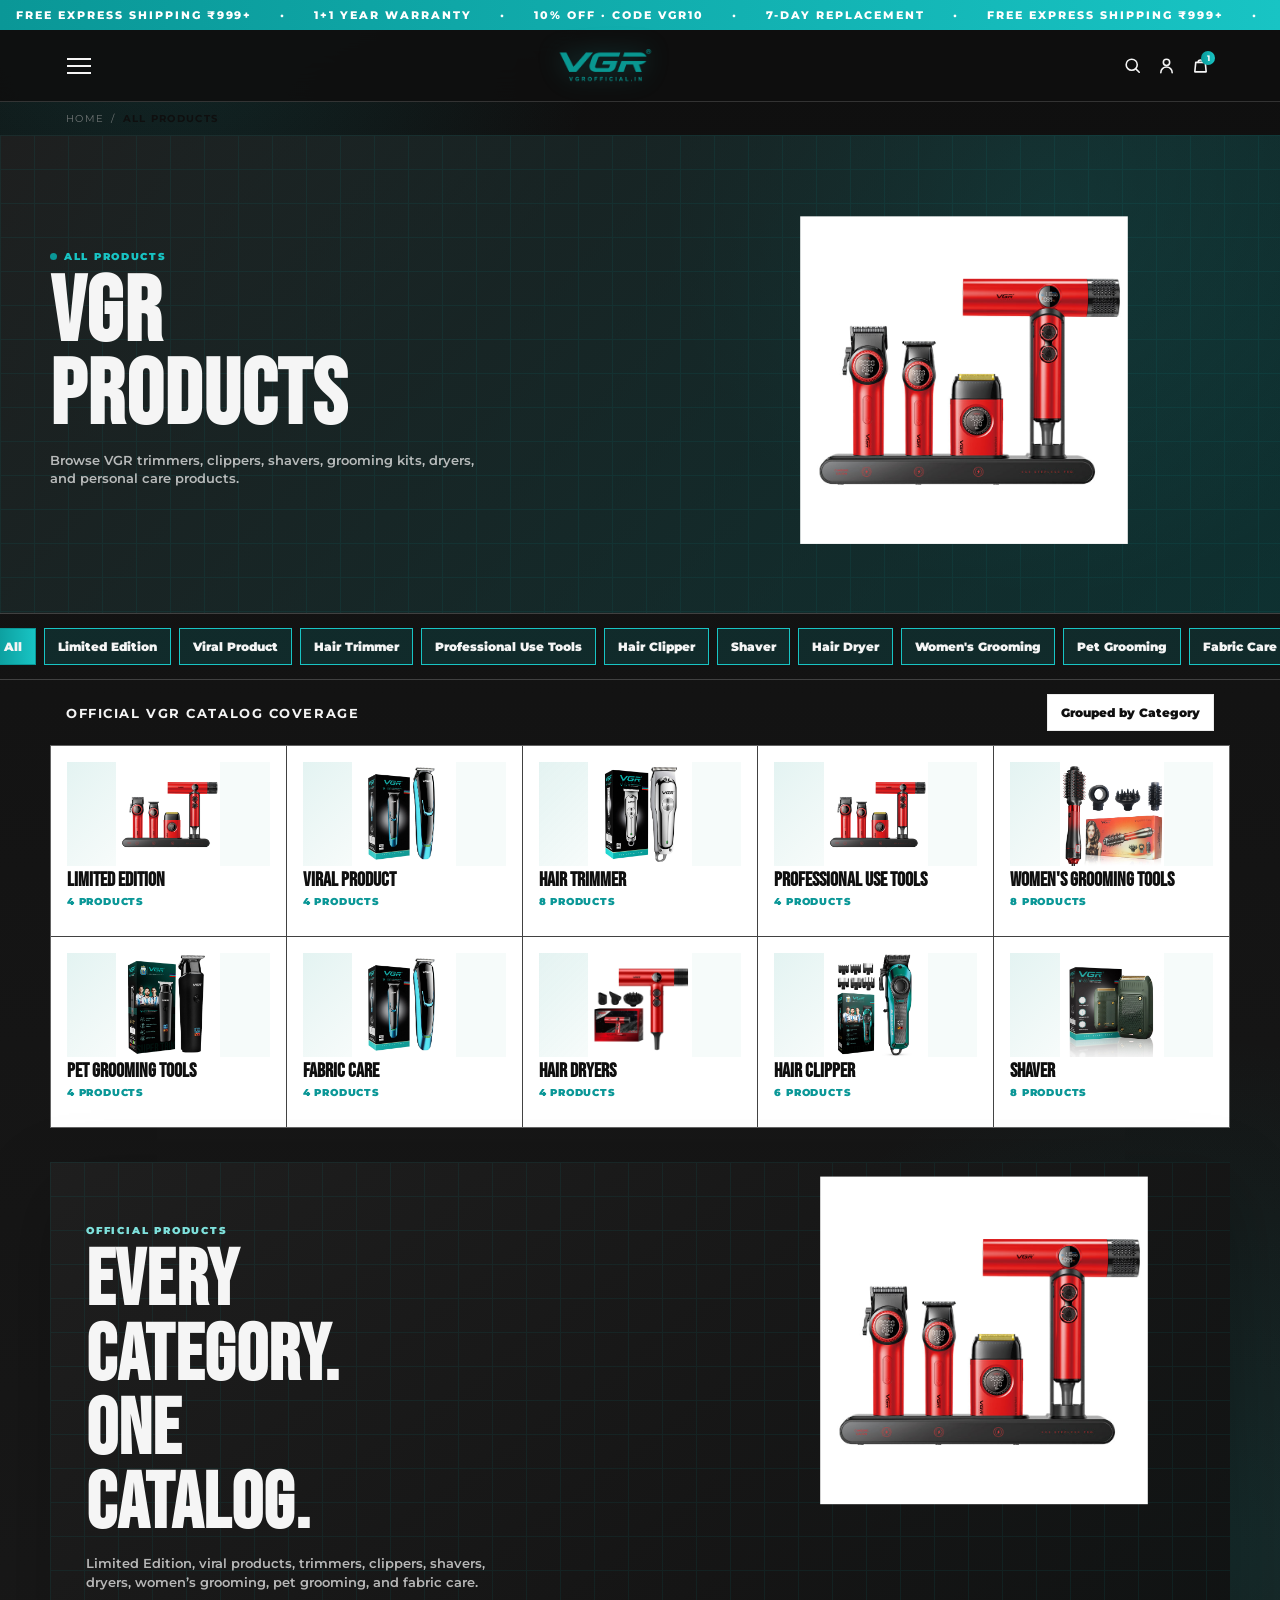
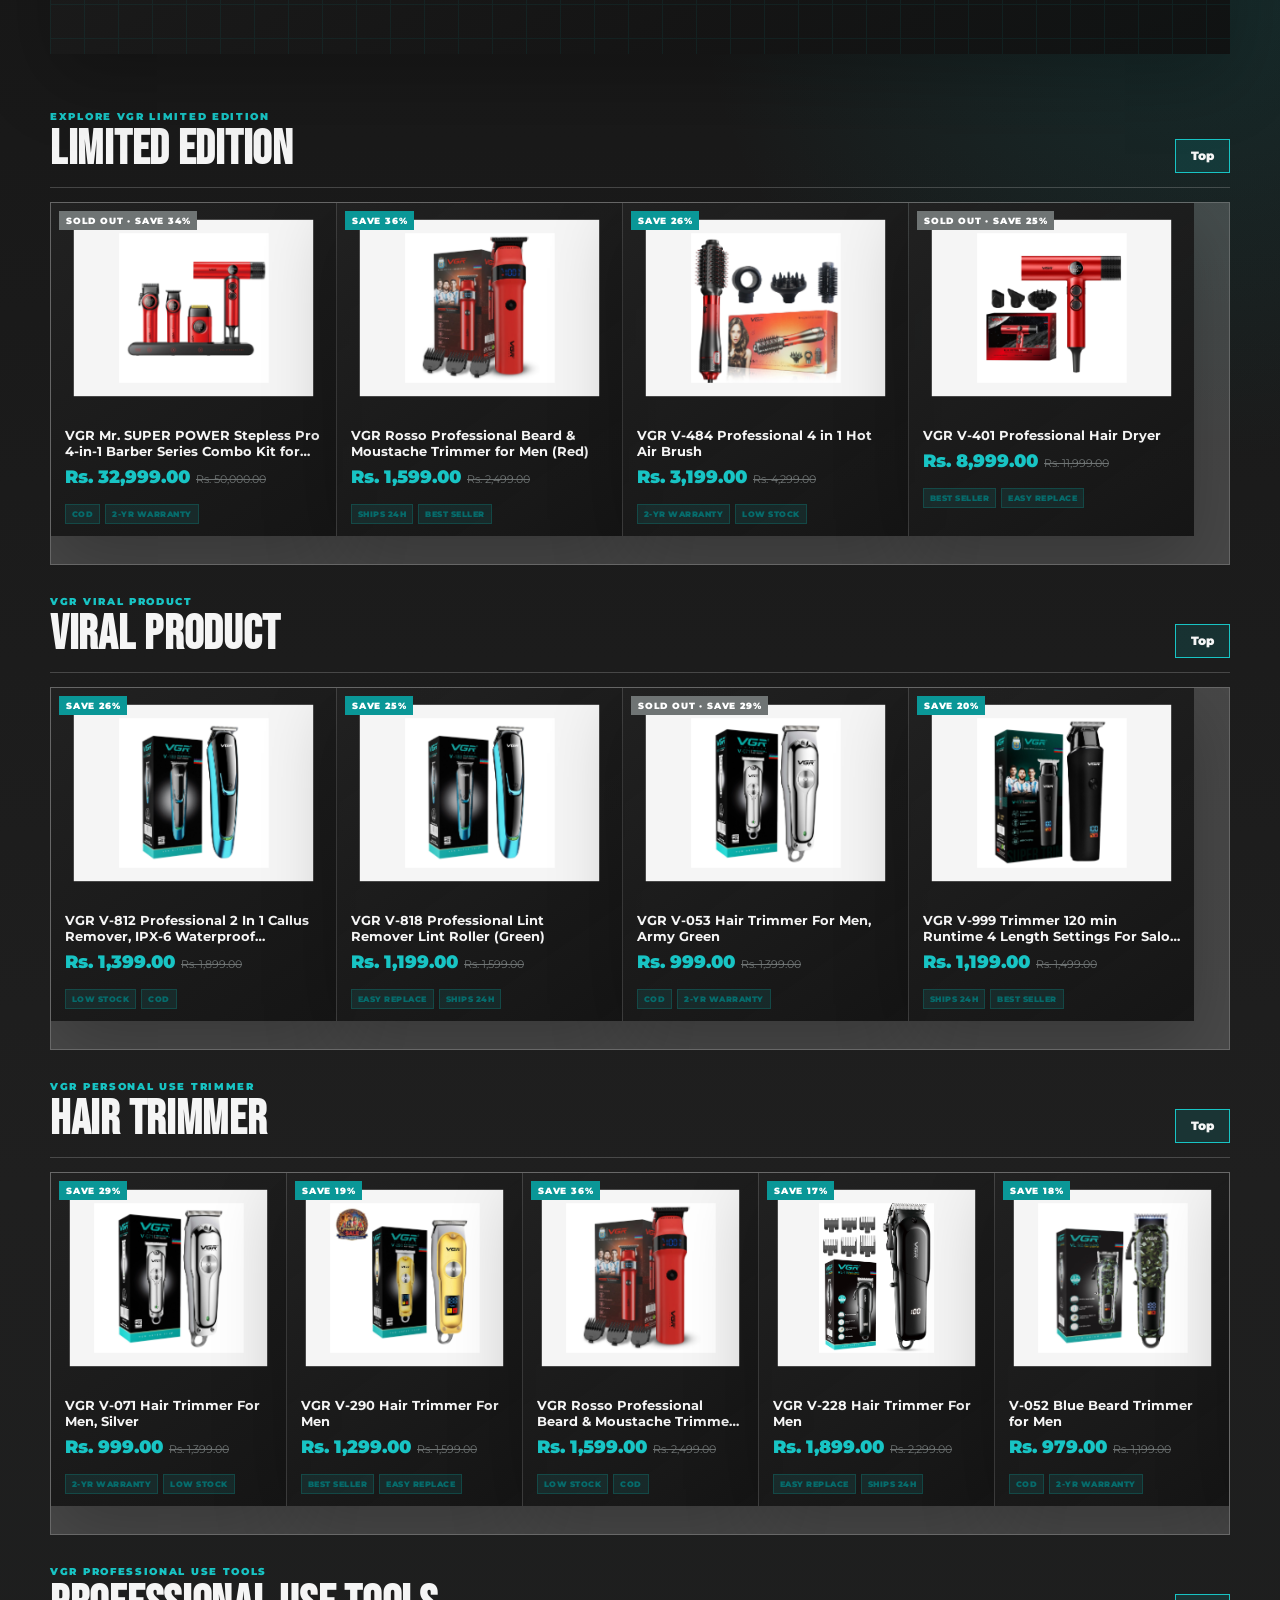
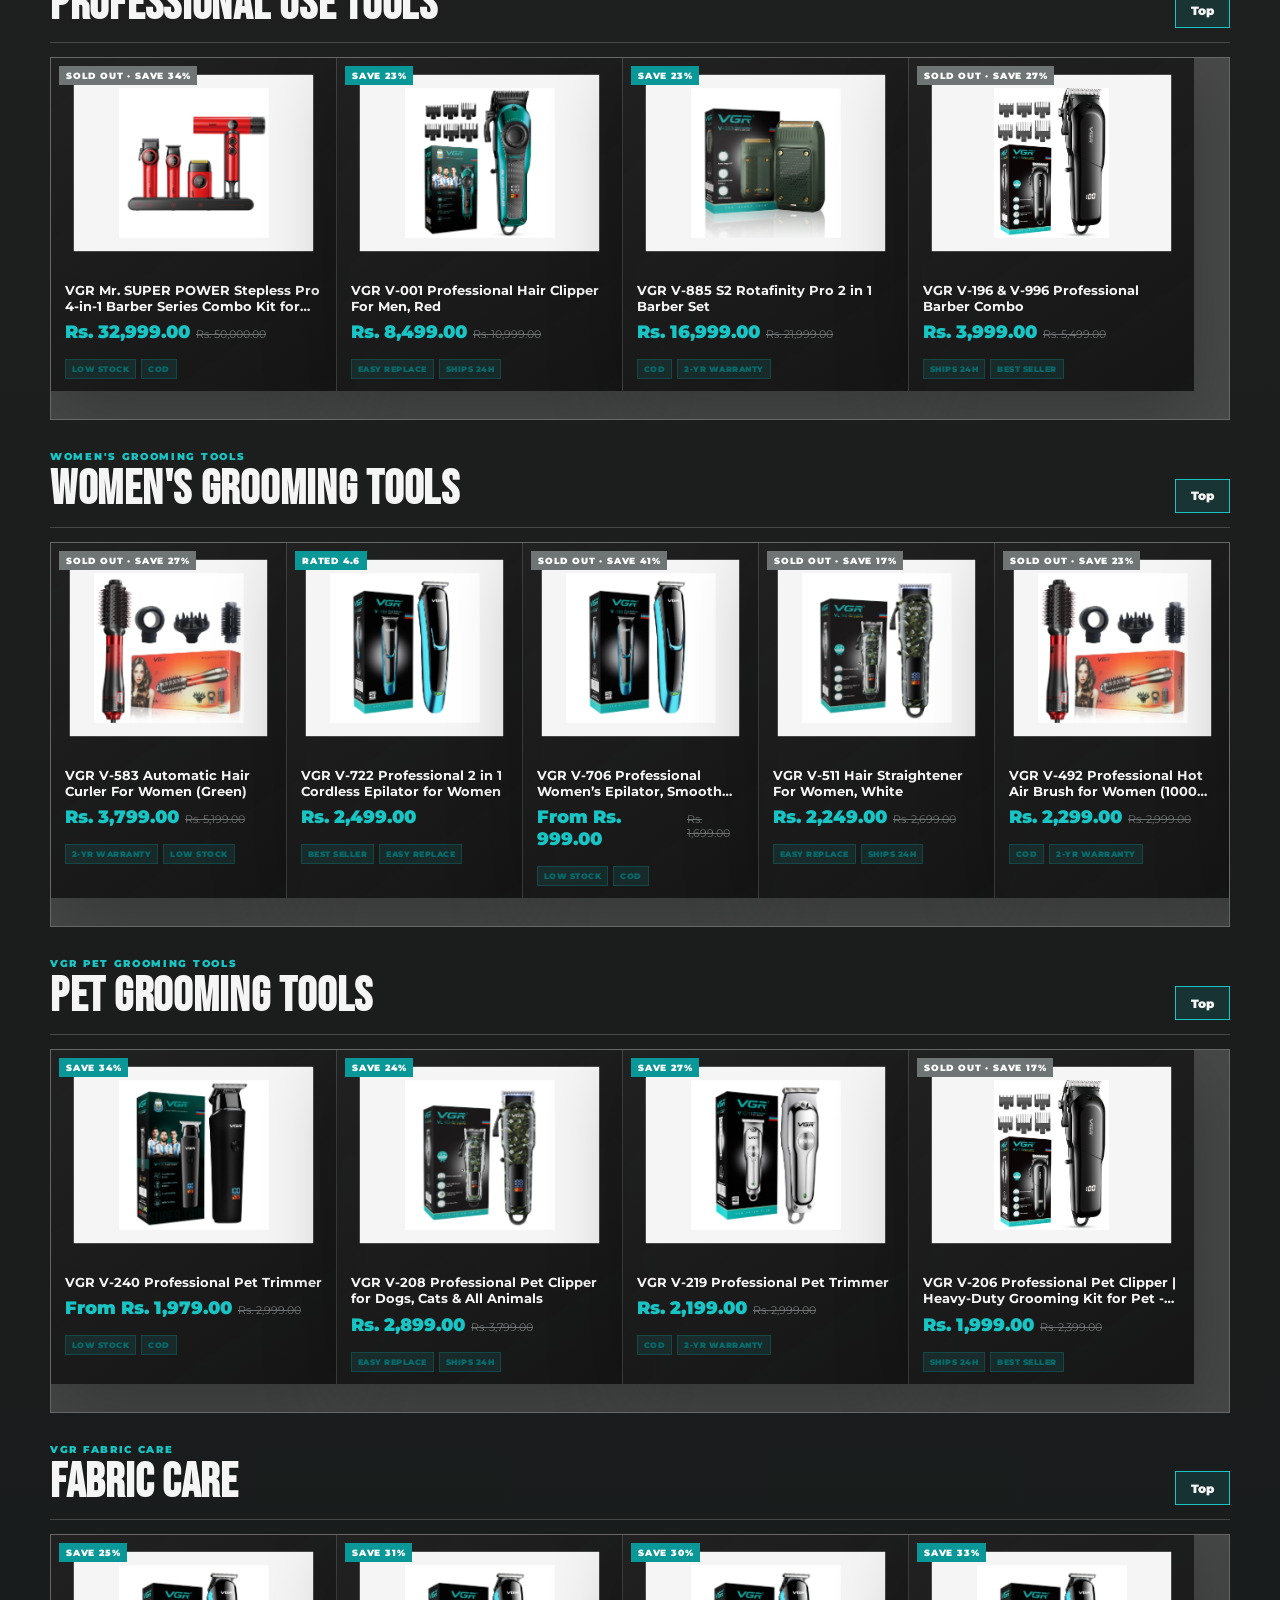
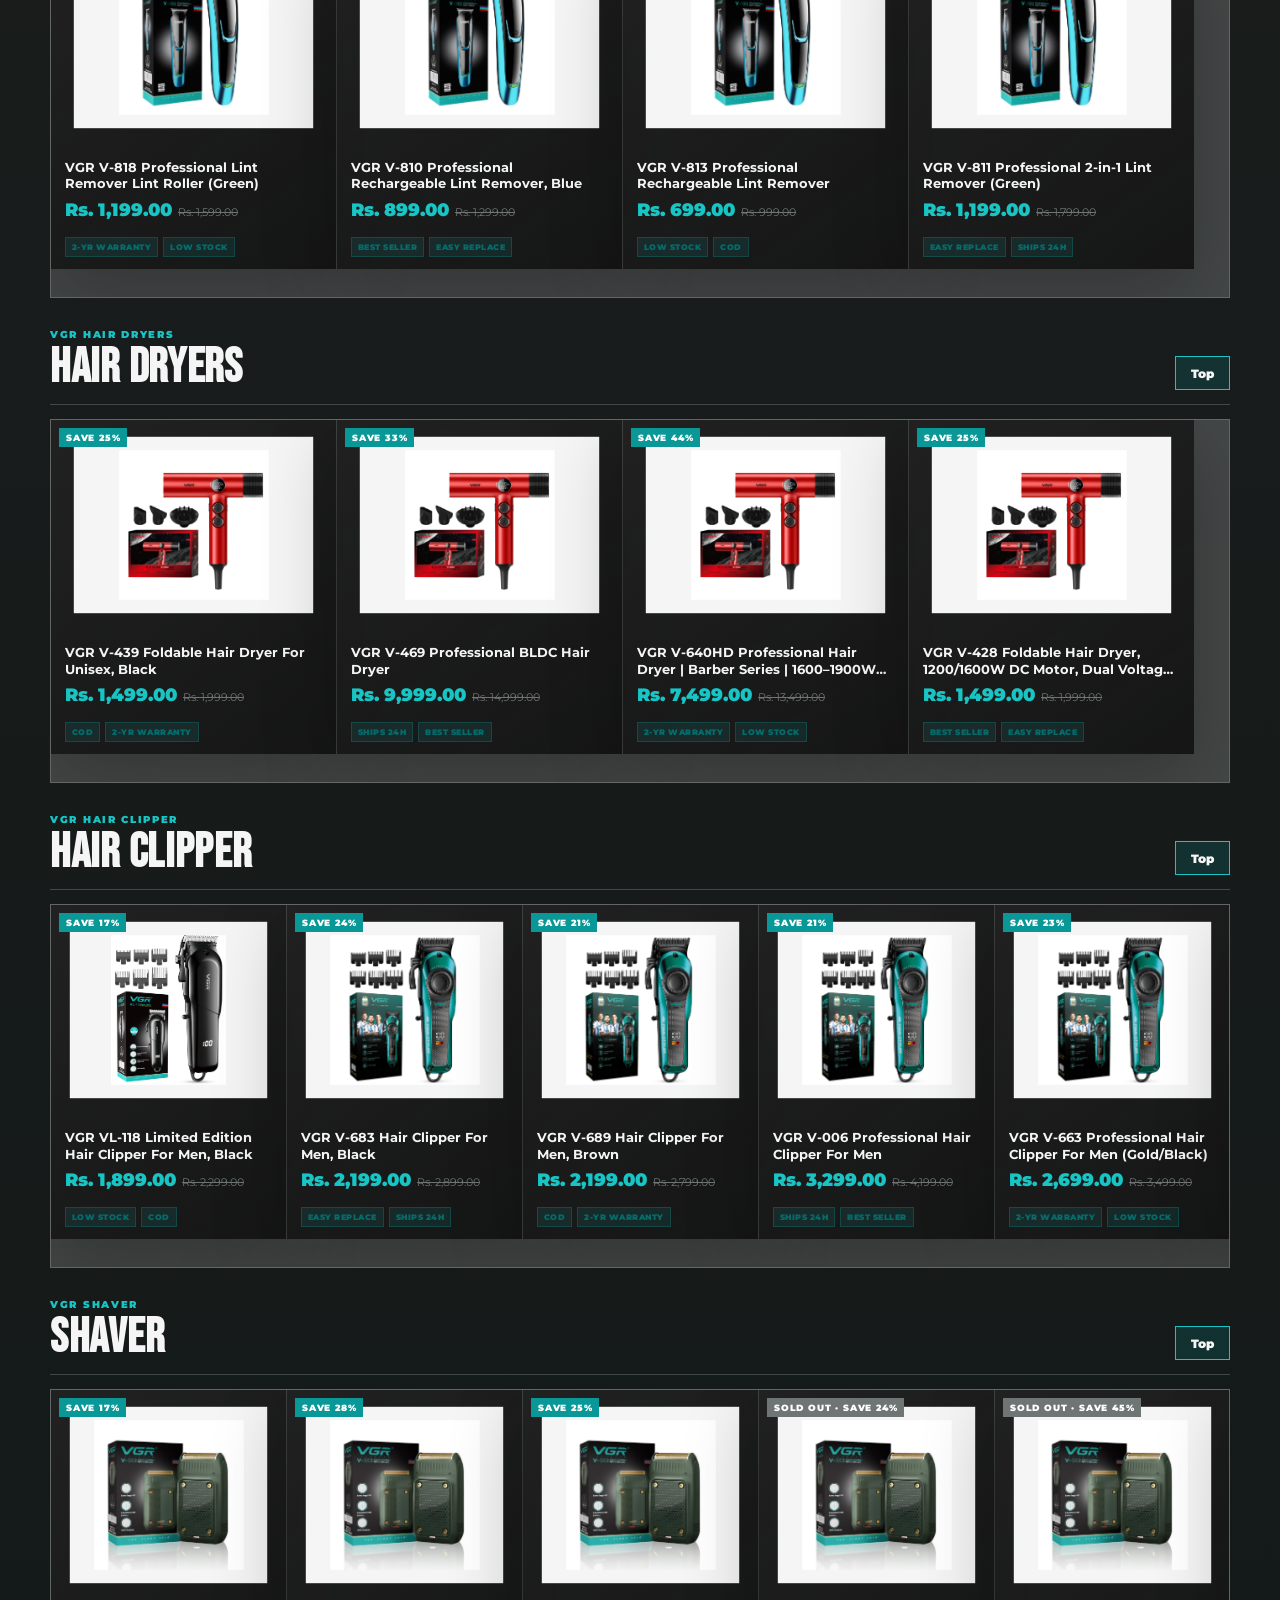
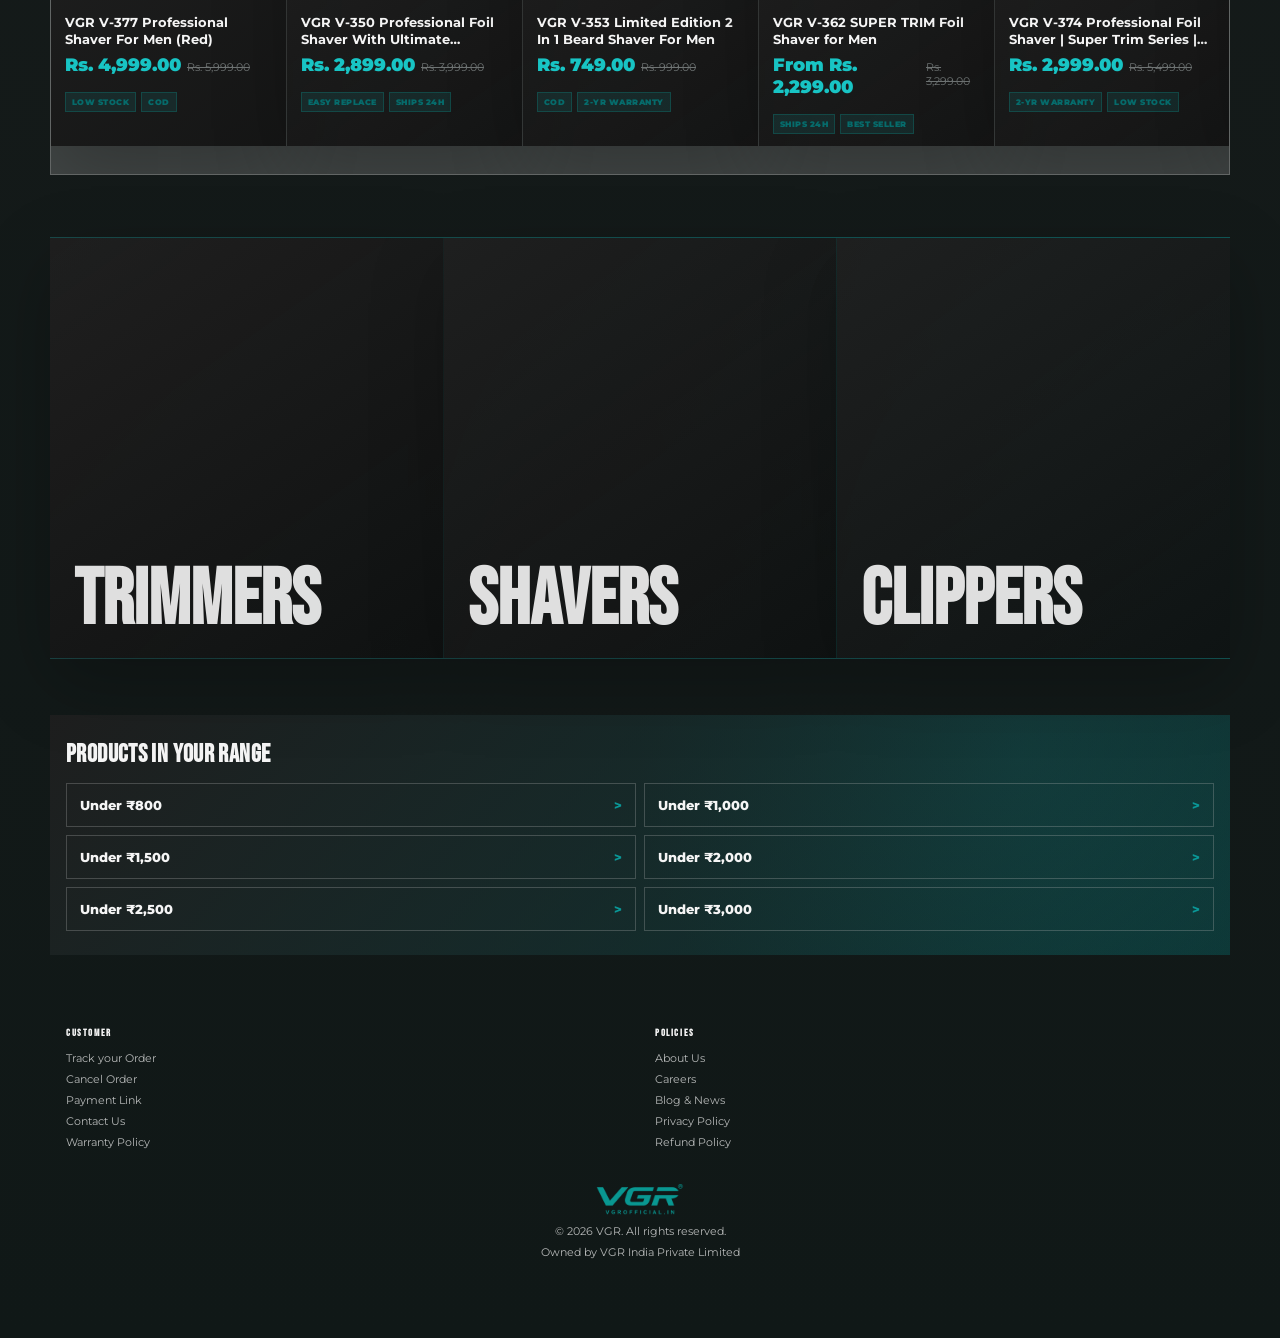
==== commit 8cb89bab: "Polish PDP mobile CTA and add branded preloader" ====
--- a/collection.html
+++ b/collection.html
@@ -9,6 +9,13 @@
     <link rel="stylesheet" href="styles.css">
   </head>
   <body>
+    <div class="site-preloader" data-preloader aria-label="Loading VGR collection">
+      <div class="preloader-mark">
+        <img src="assets/logo-vgr-DqorsC6P.png" alt="VGR">
+        <span></span>
+      </div>
+      <p>Voyager performance grooming</p>
+    </div>
     <main class="app-shell collection-page">
       <div class="offer-strip"><div class="marquee"><span>Free Express Shipping ₹999+</span><b>•</b><span>1+1 Year Warranty</span><b>•</b><span>10% Off · Code VGR10</span><b>•</b><span>7-Day Replacement</span><b>•</b><span>Free Express Shipping ₹999+</span><b>•</b><span>1+1 Year Warranty</span></div></div>
       <header class="topbar">
--- a/styles.css
+++ b/styles.css
@@ -1,4 +1,4 @@
-@import url("https://fonts.googleapis.com/css2?family=Inter:wght@400;500;600;700;800&family=Space+Grotesk:wght@500;600;700&display=swap");
+@import url("https://fonts.googleapis.com/css2?family=Anton&family=Bebas+Neue&family=Montserrat:wght@400;500;600;700;800;900&display=swap");
 
 :root {
   --brand: #0a9790;
@@ -10,8 +10,692 @@
   --paper: #ffffff;
   --soft: #f6f7f7;
   --shadow: 0 20px 60px rgba(4, 102, 97, 0.18);
-  --display: "Space Grotesk", system-ui, sans-serif;
-  --body: "Inter", system-ui, sans-serif;
+  --display: "Bebas Neue", "Anton", system-ui, sans-serif;
+  --body: "Montserrat", system-ui, sans-serif;
+}
+
+/* PDP conversion redesign */
+.pdp-v2 {
+  width: min(100%, 1440px);
+  background: #f3f7f6;
+}
+
+.pdp-v2 h1,
+.pdp-v2 h2,
+.cart-page h1,
+.cart-page h2 {
+  letter-spacing: 0.02em;
+  text-transform: uppercase;
+}
+
+.pdp-hero,
+.pdp-features,
+.bundle-section,
+.video-gallery,
+.reviews-section,
+.recently-viewed,
+.payment-section,
+.cart-shell {
+  width: min(1180px, calc(100% - 32px));
+  margin: 0 auto;
+}
+
+.pdp-hero {
+  display: grid;
+  gap: 18px;
+  padding: 18px 0 28px;
+}
+
+.pdp-gallery,
+.pdp-summary,
+.offer-panel,
+.emi-panel,
+.delivery-check,
+.bundle-section,
+.video-gallery,
+.reviews-section,
+.recently-viewed,
+.payment-section,
+.checkout-card {
+  border: 1px solid rgba(10,151,144,0.14);
+  background: rgba(255,255,255,0.92);
+  box-shadow: 0 18px 54px rgba(6, 55, 52, 0.08);
+}
+
+.pdp-gallery { padding: 12px; }
+
+.pdp-summary {
+  display: grid;
+  gap: 14px;
+  padding: 18px;
+}
+
+.pdp-title-row,
+.rating-action,
+.price-qty-row,
+.pdp-actions,
+.panel-head,
+.bundle-total,
+.order-total {
+  display: flex;
+  align-items: center;
+  justify-content: space-between;
+  gap: 12px;
+}
+
+.pdp-category,
+.purchase-signal,
+.panel-head small,
+.section-head small,
+.cart-item span {
+  color: var(--brand-deep);
+  font-size: 11px;
+  font-weight: 900;
+  letter-spacing: 0.16em;
+  text-transform: uppercase;
+}
+
+.pdp-category {
+  display: inline-grid;
+  min-height: 32px;
+  place-items: center;
+  padding: 0 12px;
+  background: var(--brand);
+  color: #fff;
+}
+
+.share-button,
+.rating-action a,
+.bundle-section .section-head button,
+.reviews-section .section-head button,
+.delivery-check button,
+.checkout-now,
+.primary-buy,
+.checkout-card button {
+  min-height: 44px;
+  border: 1px solid var(--brand);
+  background: #fff;
+  color: var(--brand-deep);
+  font-size: 12px;
+  font-weight: 900;
+  letter-spacing: 0.08em;
+  text-transform: uppercase;
+}
+
+.share-button {
+  display: inline-flex;
+  align-items: center;
+  gap: 8px;
+  padding: 0 12px;
+}
+
+.share-button svg,
+.feature-icon-grid svg {
+  width: 18px;
+  height: 18px;
+  fill: none;
+  stroke: currentColor;
+  stroke-linecap: round;
+  stroke-linejoin: round;
+  stroke-width: 2;
+}
+
+.pdp-summary h1 {
+  margin: 0;
+  max-width: 11ch;
+  font-size: clamp(44px, 16vw, 82px);
+  line-height: 0.88;
+}
+
+.rating-action {
+  align-items: flex-start;
+  flex-wrap: wrap;
+}
+
+.rating-action a {
+  display: inline-grid;
+  place-items: center;
+  padding: 0 12px;
+  text-decoration: none;
+}
+
+.purchase-signal {
+  display: block;
+  margin: 0;
+  padding: 11px 12px;
+  background: #071f1d;
+  color: #90fff7;
+}
+
+.price-qty-row {
+  align-items: flex-end;
+  flex-wrap: wrap;
+}
+
+.qty-control {
+  display: grid;
+  grid-template-columns: 44px 44px 44px;
+  height: 44px;
+  border: 1px solid var(--line);
+  background: #fff;
+}
+
+.qty-control button,
+.qty-control output {
+  display: grid;
+  place-items: center;
+  font-weight: 900;
+}
+
+.qty-control button + output,
+.qty-control output + button {
+  border-left: 1px solid var(--line);
+}
+
+.pdp-actions {
+  display: grid;
+  grid-template-columns: 1fr;
+}
+
+.primary-buy,
+.checkout-now,
+.checkout-card button {
+  display: grid;
+  min-height: 54px;
+  place-items: center;
+  padding: 0 18px;
+  text-decoration: none;
+}
+
+.primary-buy,
+.checkout-card button {
+  background: var(--brand);
+  color: #fff;
+}
+
+.checkout-now {
+  background: #071f1d;
+  border-color: #071f1d;
+  color: #fff;
+}
+
+.offer-panel,
+.emi-panel,
+.delivery-check {
+  padding: 14px;
+  box-shadow: none;
+}
+
+.coupon-grid,
+.feature-icon-grid,
+.review-cards,
+.addon-grid {
+  display: grid;
+  gap: 10px;
+}
+
+.coupon-grid { margin-top: 12px; }
+
+.coupon-grid article {
+  padding: 12px;
+  border: 1px dashed var(--brand);
+  background: var(--brand-soft);
+}
+
+.coupon-grid span {
+  display: inline-block;
+  padding: 4px 8px;
+  background: #fff;
+  color: var(--brand-deep);
+  font-weight: 900;
+}
+
+.coupon-grid p,
+.emi-panel p,
+.delivery-check p,
+.payment-section p,
+.checkout-card p {
+  margin: 8px 0 0;
+  color: var(--muted);
+  font-size: 13px;
+  font-weight: 600;
+  line-height: 1.55;
+}
+
+.delivery-check label {
+  display: block;
+  margin-bottom: 8px;
+  font-weight: 900;
+}
+
+.delivery-check div {
+  display: grid;
+  grid-template-columns: 1fr auto;
+  gap: 8px;
+}
+
+.delivery-check input {
+  min-width: 0;
+  height: 44px;
+  border: 1px solid var(--line);
+  padding: 0 12px;
+  font: inherit;
+}
+
+.pdp-features,
+.bundle-section,
+.video-gallery,
+.reviews-section,
+.recently-viewed,
+.payment-section,
+.cart-shell {
+  padding: 24px 0;
+}
+
+.pdp-features .section-head,
+.bundle-section .section-head,
+.video-gallery .section-head,
+.reviews-section .section-head,
+.recently-viewed .section-head,
+.payment-section .section-head,
+.cart-shell .section-head {
+  padding: 0;
+}
+
+.feature-icon-grid { margin-top: 14px; }
+
+.feature-icon-grid article {
+  min-height: 172px;
+  padding: 18px;
+  border: 1px solid var(--line);
+  background: #fff;
+}
+
+.feature-icon-grid svg {
+  width: 28px;
+  height: 28px;
+  color: var(--brand);
+}
+
+.feature-icon-grid b,
+.bundle-row b,
+.review-cards b {
+  display: block;
+  margin-top: 12px;
+  font-weight: 900;
+}
+
+.feature-icon-grid p,
+.review-cards p,
+.cart-item p {
+  color: var(--muted);
+  font-size: 13px;
+  font-weight: 600;
+  line-height: 1.55;
+}
+
+.bundle-section,
+.video-gallery,
+.reviews-section,
+.recently-viewed,
+.payment-section {
+  padding: 22px 16px;
+}
+
+.bundle-row {
+  display: grid;
+  gap: 10px;
+  margin-top: 16px;
+}
+
+.bundle-row article {
+  display: grid;
+  grid-template-columns: 86px 1fr auto;
+  align-items: center;
+  gap: 12px;
+  padding: 10px;
+  border: 1px solid var(--line);
+  background: #fff;
+}
+
+.bundle-row img {
+  width: 86px;
+  height: 86px;
+  object-fit: contain;
+  background: var(--brand-soft);
+}
+
+.bundle-row i { display: none; }
+
+.bundle-total {
+  margin-top: 14px;
+  padding-top: 14px;
+  border-top: 1px solid var(--line);
+}
+
+.bundle-total b,
+.order-total b { font-size: 24px; }
+
+.bundle-total del { color: var(--muted); }
+
+.reel-grid,
+.recent-row,
+.payment-icons {
+  display: grid;
+  gap: 10px;
+  margin-top: 14px;
+}
+
+.reel-grid { grid-template-columns: repeat(2, 1fr); }
+
+.reel-grid article {
+  position: relative;
+  overflow: hidden;
+  aspect-ratio: 9 / 14;
+  background: #071f1d;
+}
+
+.reel-grid img {
+  width: 100%;
+  height: 100%;
+  object-fit: cover;
+  opacity: 0.84;
+}
+
+.reel-grid span {
+  position: absolute;
+  right: 10px;
+  bottom: 10px;
+  left: 10px;
+  color: #fff;
+  font-size: 12px;
+  font-weight: 900;
+}
+
+.review-dashboard {
+  display: grid;
+  gap: 16px;
+  margin-top: 16px;
+  padding: 16px;
+  background: #071f1d;
+  color: #fff;
+}
+
+.rating-score b {
+  display: block;
+  font-family: var(--display);
+  font-size: 66px;
+  line-height: 0.9;
+}
+
+.rating-score span {
+  color: #67e4df;
+  letter-spacing: 0.1em;
+}
+
+.rating-score p {
+  margin: 8px 0 0;
+  color: rgba(255,255,255,0.72);
+  font-size: 13px;
+}
+
+.rating-bars p {
+  display: grid;
+  grid-template-columns: 56px 1fr 36px;
+  align-items: center;
+  gap: 10px;
+  margin: 8px 0;
+  font-size: 12px;
+  font-weight: 800;
+}
+
+.rating-bars i {
+  height: 8px;
+  overflow: hidden;
+  background: rgba(255,255,255,0.16);
+}
+
+.rating-bars b {
+  display: block;
+  height: 100%;
+  background: var(--brand);
+}
+
+.review-filters {
+  display: flex;
+  gap: 8px;
+  overflow-x: auto;
+  padding: 14px 0 4px;
+}
+
+.review-filters button,
+.payment-icons span,
+.recent-row a,
+.addon-grid label {
+  border: 1px solid var(--line);
+  background: #fff;
+  font-size: 12px;
+  font-weight: 900;
+}
+
+.review-filters button {
+  flex: 0 0 auto;
+  min-height: 38px;
+  padding: 0 13px;
+}
+
+.review-cards { margin-top: 12px; }
+
+.review-cards article {
+  padding: 12px;
+  border: 1px solid var(--line);
+  background: #fff;
+}
+
+.review-cards img {
+  width: 100%;
+  height: 150px;
+  object-fit: cover;
+}
+
+.review-cards span {
+  display: inline-block;
+  margin-top: 8px;
+  padding: 5px 8px;
+  background: var(--brand-soft);
+  color: var(--brand-deep);
+  font-size: 10px;
+  font-weight: 900;
+  text-transform: uppercase;
+}
+
+.recent-row { grid-template-columns: repeat(3, 1fr); }
+
+.recent-row a {
+  display: grid;
+  gap: 8px;
+  padding: 10px;
+  text-align: center;
+  text-decoration: none;
+}
+
+.recent-row img {
+  width: 100%;
+  aspect-ratio: 1;
+  object-fit: contain;
+  background: var(--brand-soft);
+}
+
+.payment-icons { grid-template-columns: repeat(2, 1fr); }
+
+.payment-icons span {
+  display: grid;
+  min-height: 42px;
+  place-items: center;
+}
+
+.pdp-buy-bar { grid-template-columns: 48px 1fr minmax(112px, auto); }
+
+.header-actions a.cart {
+  position: relative;
+  display: grid;
+  place-items: center;
+  width: 31px;
+  height: 31px;
+  text-decoration: none;
+}
+
+.cart-shell {
+  display: grid;
+  gap: 16px;
+}
+
+.cart-item {
+  display: grid;
+  grid-template-columns: 96px 1fr;
+  gap: 14px;
+  padding: 14px;
+  border: 1px solid var(--line);
+  background: #fff;
+}
+
+.cart-item img {
+  width: 96px;
+  height: 96px;
+  object-fit: contain;
+  background: var(--brand-soft);
+}
+
+.cart-item b {
+  display: block;
+  margin-top: 4px;
+  font-size: 16px;
+}
+
+.cart-item strong {
+  display: block;
+  margin-top: 8px;
+}
+
+.cart-item del {
+  color: var(--muted);
+  font-weight: 600;
+}
+
+.cart-addons {
+  padding: 16px;
+  border: 1px solid var(--line);
+  background: #fff;
+}
+
+.addon-grid { margin-top: 12px; }
+
+.addon-grid label {
+  display: grid;
+  grid-template-columns: auto 1fr auto;
+  align-items: center;
+  gap: 10px;
+  min-height: 48px;
+  padding: 0 12px;
+}
+
+.addon-grid input {
+  width: 18px;
+  height: 18px;
+  accent-color: var(--brand);
+}
+
+.checkout-card { padding: 16px; }
+
+.order-total {
+  margin-top: 16px;
+  padding-block: 14px;
+  border-block: 1px solid var(--line);
+}
+
+.checkout-card button {
+  width: 100%;
+  margin-top: 14px;
+}
+
+@media (min-width: 640px) {
+  .pdp-actions { grid-template-columns: 1.2fr 0.8fr; }
+
+  .coupon-grid,
+  .feature-icon-grid,
+  .review-cards,
+  .payment-icons {
+    grid-template-columns: repeat(2, 1fr);
+  }
+
+  .reel-grid { grid-template-columns: repeat(4, 1fr); }
+
+  .bundle-row {
+    grid-template-columns: 1fr auto 1fr auto 1fr;
+    align-items: stretch;
+  }
+
+  .bundle-row article {
+    grid-template-columns: 1fr;
+    text-align: center;
+  }
+
+  .bundle-row img { width: 100%; }
+
+  .bundle-row i {
+    display: grid;
+    place-items: center;
+    color: var(--brand);
+    font-style: normal;
+    font-weight: 900;
+  }
+}
+
+@media (min-width: 1024px) {
+  .pdp-hero {
+    grid-template-columns: minmax(460px, 0.92fr) minmax(460px, 1.08fr);
+    align-items: start;
+    padding: 34px 0 44px;
+  }
+
+  .pdp-gallery {
+    position: sticky;
+    top: 82px;
+    padding: 16px;
+  }
+
+  .pdp-summary { padding: 28px; }
+
+  .pdp-summary h1 { font-size: clamp(78px, 7vw, 116px); }
+
+  .feature-icon-grid { grid-template-columns: repeat(4, 1fr); }
+
+  .review-dashboard {
+    grid-template-columns: 280px 1fr;
+    align-items: center;
+  }
+
+  .review-cards { grid-template-columns: repeat(3, 1fr); }
+
+  .payment-icons { grid-template-columns: repeat(6, 1fr); }
+
+  .cart-shell {
+    grid-template-columns: 1fr 390px;
+    align-items: start;
+  }
+
+  .cart-shell > .section-head,
+  .cart-item,
+  .cart-addons {
+    grid-column: 1;
+  }
+
+  .checkout-card {
+    grid-column: 2;
+    grid-row: 2 / span 2;
+    position: sticky;
+    top: 82px;
+  }
 }
 
 * { box-sizing: border-box; }
@@ -605,9 +1289,19 @@
   text-transform: uppercase;
 }
 
+.store-hero-copy > span b {
+  font: inherit;
+}
+
 .store-hero-copy {
   align-self: center;
   padding-block: 42px;
+  transition: opacity 0.22s ease, transform 0.22s ease;
+}
+
+.store-hero-copy.is-changing {
+  opacity: 0;
+  transform: translate3d(0, 12px, 0);
 }
 
 .store-hero-copy i,
@@ -1261,6 +1955,17 @@
   width: 100%;
   margin-inline: 0;
   padding-inline: 0;
+  overflow-x: auto;
+  grid-auto-flow: column;
+  grid-auto-columns: minmax(235px, 285px);
+  grid-template-columns: none;
+  scroll-snap-type: x mandatory;
+  scrollbar-width: thin;
+  scrollbar-color: var(--brand) var(--line);
+}
+
+.catalog-section .product-tile {
+  scroll-snap-align: start;
 }
 
 .collection-promo {
@@ -1734,14 +2439,34 @@
 .station-card-flow {
   position: relative;
   z-index: 2;
-  display: grid;
+  display: flex;
   gap: 14px;
   width: calc(100% - 32px);
   margin: 28px auto 0;
-  padding-bottom: 48px;
+  padding: 0 0 48px;
+  overflow-x: auto;
+  scroll-snap-type: x mandatory;
+  scrollbar-width: thin;
+  scrollbar-color: rgba(126,224,219,0.72) rgba(255,255,255,0.1);
+}
+
+.station-card-flow::-webkit-scrollbar,
+.catalog-section .collection-grid::-webkit-scrollbar {
+  height: 8px;
+}
+
+.station-card-flow::-webkit-scrollbar-track,
+.catalog-section .collection-grid::-webkit-scrollbar-track {
+  background: rgba(255,255,255,0.1);
+}
+
+.station-card-flow::-webkit-scrollbar-thumb,
+.catalog-section .collection-grid::-webkit-scrollbar-thumb {
+  background: var(--brand);
 }
 
 .ai-product-card {
+  flex: 0 0 min(86vw, 410px);
   display: grid;
   grid-template-columns: 124px minmax(0, 1fr);
   align-items: stretch;
@@ -1752,7 +2477,7 @@
   color: var(--ink);
   text-decoration: none;
   box-shadow: 0 22px 50px rgba(0,0,0,0.22);
-  will-change: transform, opacity;
+  scroll-snap-align: start;
 }
 
 .ai-product-visual {
@@ -2067,28 +2792,21 @@
   }
 
   .ai-product-card {
-    grid-template-columns: 190px minmax(0, 1fr);
+    flex-basis: min(34vw, 450px);
+    grid-template-columns: 150px minmax(0, 1fr);
     min-height: 178px;
   }
 
-  .ai-product-card:nth-child(2) {
-    margin-left: clamp(24px, 4vw, 64px);
-  }
-
-  .ai-product-card:nth-child(3) {
-    margin-left: clamp(48px, 8vw, 128px);
-  }
-
   .ai-product-visual img {
-    height: 148px;
+    height: 138px;
   }
 
   .ai-product-copy {
-    padding: 24px;
+    padding: 22px;
   }
 
   .ai-product-copy b {
-    font-size: 30px;
+    font-size: 24px;
   }
 
   .ai-product-copy strong {
@@ -2156,3 +2874,1466 @@
     padding-inline: 14px;
   }
 }
+
+/* Final PDP mobile-safe overrides */
+.pdp-v2 .pdp-hero,
+.pdp-v2 .pdp-gallery,
+.pdp-v2 .pdp-summary,
+.pdp-v2 .gallery-frame,
+.pdp-v2 .thumbs,
+.pdp-v2 .pdp-title-row,
+.pdp-v2 .rating-action,
+.pdp-v2 .price-qty-row,
+.pdp-v2 .section-head,
+.cart-page .section-head {
+  min-width: 0;
+}
+
+.pdp-v2 .pdp-hero {
+  grid-template-columns: minmax(0, 1fr);
+}
+
+.pdp-v2 .pdp-gallery,
+.pdp-v2 .pdp-summary {
+  width: 100%;
+}
+
+.pdp-v2 .gallery-frame {
+  width: 100%;
+  max-width: 100%;
+}
+
+.pdp-v2 .pdp-summary h1 {
+  overflow-wrap: anywhere;
+}
+
+.pdp-v2 .thumbs {
+  max-width: 100%;
+  margin-inline: 0;
+  padding-inline: 0;
+}
+
+.pdp-v2 .section-head {
+  align-items: end;
+  gap: 12px;
+}
+
+.pdp-v2 .section-head h2,
+.cart-page .section-head h1,
+.cart-page .section-head h2 {
+  overflow-wrap: anywhere;
+}
+
+.pdp-v2 .product-grid-section {
+  width: min(1180px, calc(100% - 32px));
+  margin: 0 auto;
+  padding-inline: 0;
+}
+
+.pdp-v2 .product-grid-section .product-grid {
+  grid-template-columns: repeat(2, minmax(0, 1fr));
+}
+
+.pdp-v2 .product-grid-section .product-tile {
+  min-width: 0;
+}
+
+@media (max-width: 639px) {
+  .pdp-v2 .pdp-title-row,
+  .pdp-v2 .rating-action,
+  .pdp-v2 .price-qty-row,
+  .pdp-v2 .section-head {
+    align-items: flex-start;
+    flex-direction: column;
+  }
+
+  .pdp-v2 .pdp-summary h1 {
+    font-size: 50px;
+    line-height: 0.92;
+  }
+
+  .pdp-v2 .feature-icon-grid article {
+    min-height: auto;
+  }
+
+  .pdp-v2 .bundle-row article {
+    grid-template-columns: 72px minmax(0, 1fr) auto;
+  }
+
+  .pdp-v2 .bundle-row img {
+    width: 72px;
+    height: 72px;
+  }
+
+  .pdp-v2 .pdp-buy-bar {
+    grid-template-columns: 42px minmax(0, 1fr) 96px;
+    gap: 8px;
+    padding: 10px;
+  }
+
+  .pdp-v2 .pdp-buy-bar p {
+    gap: 4px;
+  }
+
+  .pdp-v2 .pdp-buy-bar del {
+    display: none;
+  }
+
+  .pdp-v2 .pdp-buy-bar button {
+    padding-inline: 10px;
+    font-size: 11px;
+  }
+}
+
+@media (min-width: 640px) {
+  .pdp-v2 .product-grid-section .product-grid {
+    grid-template-columns: repeat(4, minmax(0, 1fr));
+  }
+}
+
+@media (min-width: 1024px) {
+  .pdp-v2 .pdp-hero {
+    grid-template-columns: minmax(0, 0.92fr) minmax(0, 1.08fr);
+  }
+}
+
+/* Interactive PDP feature lab */
+.feature-lab {
+  position: relative;
+  overflow: hidden;
+  padding: 22px 16px 26px;
+  border: 1px solid rgba(10,151,144,0.2);
+  background:
+    linear-gradient(135deg, rgba(7,31,29,0.94), rgba(5,112,107,0.9)),
+    radial-gradient(circle at 78% 12%, rgba(144,255,247,0.28), transparent 26rem);
+  color: #fff;
+  isolation: isolate;
+}
+
+.feature-lab::before {
+  content: "";
+  position: absolute;
+  inset: 0;
+  z-index: -1;
+  opacity: 0.12;
+  background-image:
+    linear-gradient(rgba(255,255,255,0.7) 1px, transparent 1px),
+    linear-gradient(90deg, rgba(255,255,255,0.7) 1px, transparent 1px);
+  background-size: 34px 34px;
+}
+
+.feature-lab-head {
+  display: grid;
+  gap: 4px;
+}
+
+.feature-lab-head small {
+  color: #90fff7;
+  font-size: 11px;
+  font-weight: 900;
+  letter-spacing: 0.16em;
+  text-transform: uppercase;
+}
+
+.feature-lab-head h2 {
+  max-width: 8.5ch;
+  color: #fff;
+  font-size: clamp(42px, 13vw, 76px);
+  line-height: 0.9;
+}
+
+.feature-lab-stage {
+  display: grid;
+  gap: 16px;
+  margin-top: 18px;
+}
+
+.feature-product {
+  position: sticky;
+  top: 72px;
+  min-height: 440px;
+  display: grid;
+  place-items: center;
+  overflow: hidden;
+  border: 1px solid rgba(255,255,255,0.2);
+  background: linear-gradient(150deg, rgba(255,255,255,0.22), rgba(255,255,255,0.06));
+  box-shadow: inset 0 0 0 1px rgba(255,255,255,0.12), 0 28px 80px rgba(0,0,0,0.24);
+  backdrop-filter: blur(20px) saturate(140%);
+}
+
+.feature-product img {
+  position: relative;
+  z-index: 2;
+  width: min(82%, 330px);
+  max-height: 390px;
+  object-fit: contain;
+  filter: drop-shadow(0 34px 34px rgba(0,0,0,0.3));
+  transform: translate3d(0, var(--feature-lift, 0px), 0) scale(1.03);
+  transition: transform 0.5s ease;
+}
+
+.feature-scan {
+  position: absolute;
+  inset: -40% 0 auto;
+  z-index: 3;
+  height: 44%;
+  background: linear-gradient(180deg, transparent, rgba(103,228,223,0.26), transparent);
+  animation: featureScan 3.8s ease-in-out infinite;
+  pointer-events: none;
+}
+
+.feature-pin {
+  position: absolute;
+  left: var(--pin-x);
+  top: var(--pin-y);
+  z-index: 5;
+  display: grid;
+  width: 44px;
+  height: 44px;
+  place-items: center;
+  transform: translate(-50%, -50%);
+}
+
+.feature-pin span {
+  width: 15px;
+  height: 15px;
+  border: 2px solid #071f1d;
+  border-radius: 50%;
+  background: #90fff7;
+  box-shadow: 0 0 0 9px rgba(144,255,247,0.18), 0 0 34px rgba(144,255,247,0.74);
+}
+
+.feature-pin::after {
+  content: "";
+  position: absolute;
+  inset: 7px;
+  border: 1px solid rgba(144,255,247,0.62);
+  border-radius: 50%;
+  animation: pinPulse 1.9s ease-out infinite;
+}
+
+.feature-pin.is-active span {
+  background: #fff;
+  box-shadow: 0 0 0 11px rgba(10,151,144,0.34), 0 0 44px rgba(255,255,255,0.9);
+}
+
+.feature-glass-stack {
+  display: grid;
+  gap: 12px;
+}
+
+.feature-glass-card {
+  position: relative;
+  display: grid;
+  grid-template-columns: 92px minmax(0, 1fr);
+  gap: 14px;
+  align-items: center;
+  min-height: 142px;
+  padding: 12px;
+  border: 1px solid rgba(255,255,255,0.22);
+  background: linear-gradient(135deg, rgba(255,255,255,0.2), rgba(255,255,255,0.08));
+  color: rgba(255,255,255,0.82);
+  box-shadow: 0 16px 44px rgba(0,0,0,0.18);
+  backdrop-filter: blur(22px) saturate(160%);
+  opacity: 0;
+  transform: translate3d(0, 34px, 0) scale(0.96);
+  transition: opacity 0.45s ease, transform 0.45s ease, border-color 0.3s ease, background 0.3s ease;
+}
+
+.feature-glass-card.is-visible {
+  opacity: 1;
+  transform: translate3d(0, 0, 0) scale(1);
+}
+
+.feature-glass-card.is-active {
+  border-color: rgba(144,255,247,0.72);
+  background: linear-gradient(135deg, rgba(255,255,255,0.3), rgba(144,255,247,0.12));
+  color: #fff;
+}
+
+.feature-glass-card > span {
+  position: absolute;
+  top: 10px;
+  right: 12px;
+  color: rgba(144,255,247,0.84);
+  font-family: ui-monospace, SFMono-Regular, monospace;
+  font-size: 11px;
+  font-weight: 900;
+}
+
+.feature-crop {
+  grid-row: span 3;
+  width: 92px;
+  height: 118px;
+  border: 1px solid rgba(255,255,255,0.26);
+  background-color: rgba(255,255,255,0.9);
+  background-image: url("assets/hero-1-BiMT0yIW.png");
+  background-repeat: no-repeat;
+  background-size: 265px auto;
+  box-shadow: inset 0 0 0 1px rgba(10,151,144,0.12);
+}
+
+.feature-crop.blade { background-position: 54% 4%; }
+.feature-crop.motor { background-position: 54% 43%; }
+.feature-crop.runtime { background-position: 55% 63%; }
+.feature-crop.combs { background-position: 10% 18%; }
+
+.feature-glass-card svg {
+  width: 24px;
+  height: 24px;
+  color: #90fff7;
+  fill: none;
+  stroke: currentColor;
+  stroke-linecap: round;
+  stroke-linejoin: round;
+  stroke-width: 2;
+}
+
+.feature-glass-card h3 {
+  margin: 0;
+  color: #fff;
+  font-family: var(--body);
+  font-size: 15px;
+  font-weight: 900;
+  letter-spacing: 0;
+  text-transform: none;
+}
+
+.feature-glass-card p {
+  margin: 0;
+  color: rgba(255,255,255,0.72);
+  font-size: 13px;
+  font-weight: 700;
+  line-height: 1.45;
+}
+
+@keyframes featureScan {
+  0%, 18% { transform: translateY(0); opacity: 0; }
+  45% { opacity: 1; }
+  100% { transform: translateY(420%); opacity: 0; }
+}
+
+@keyframes pinPulse {
+  to {
+    transform: scale(1.7);
+    opacity: 0;
+  }
+}
+
+@media (min-width: 760px) {
+  .feature-lab {
+    padding: 34px;
+  }
+
+  .feature-lab-stage {
+    grid-template-columns: minmax(320px, 0.9fr) minmax(360px, 1.1fr);
+    align-items: start;
+    gap: 24px;
+  }
+
+  .feature-product {
+    min-height: 620px;
+  }
+
+  .feature-product img {
+    width: min(80%, 420px);
+    max-height: 560px;
+  }
+
+  .feature-glass-stack {
+    padding-top: 24px;
+  }
+
+  .feature-glass-card {
+    min-height: 132px;
+  }
+}
+
+@media (min-width: 1180px) {
+  .feature-lab-head {
+    grid-template-columns: 0.72fr 1fr;
+    align-items: end;
+  }
+
+  .feature-lab-head h2 {
+    max-width: 12ch;
+  }
+}
+
+@media (prefers-reduced-motion: reduce) {
+  .feature-scan,
+  .feature-pin::after {
+    animation: none;
+  }
+
+  .feature-glass-card,
+  .feature-product img {
+    transition: none;
+  }
+}
+
+/* VGR official palette implementation */
+:root {
+  --brand: #0A9797;
+  --brand-deep: #066B6B;
+  --brand-aqua: #18C4C4;
+  --brand-red: #FF3B30;
+  --brand-gold: #D4AF37;
+  --matte-black: #0F0F0F;
+  --charcoal: #1F1F1F;
+  --paper: #F5F5F5;
+  --silver: #B8B8B8;
+  --brand-soft: rgba(24,196,196,0.1);
+  --ink: #0F0F0F;
+  --muted: #6f7474;
+  --line: rgba(184,184,184,0.28);
+  --soft: #F5F5F5;
+  --shadow: 0 24px 70px rgba(15,15,15,0.22);
+}
+
+body {
+  background:
+    radial-gradient(circle at 8% 6%, rgba(24,196,196,0.14), transparent 26rem),
+    linear-gradient(135deg, #0F0F0F, #1F1F1F 48%, #066B6B);
+}
+
+.offer-strip {
+  background: linear-gradient(90deg, var(--brand), var(--brand-aqua));
+}
+
+.pdp-v2,
+.cart-page {
+  background:
+    radial-gradient(circle at 86% 4%, rgba(24,196,196,0.16), transparent 25rem),
+    linear-gradient(180deg, var(--matte-black), var(--charcoal) 34%, #111818);
+}
+
+.pdp-v2 .topbar,
+.cart-page .topbar {
+  border-color: rgba(184,184,184,0.22);
+  background: rgba(15,15,15,0.9);
+  color: var(--paper);
+}
+
+.pdp-v2 .icon-button span,
+.cart-page .icon-button span {
+  background: var(--paper);
+}
+
+.pdp-v2 .breadcrumbs,
+.cart-page .breadcrumbs {
+  color: var(--silver);
+}
+
+.pdp-v2 .breadcrumbs strong,
+.cart-page .breadcrumbs strong {
+  color: var(--brand-aqua);
+}
+
+.pdp-v2 .pdp-gallery,
+.pdp-v2 .pdp-summary,
+.pdp-v2 .offer-panel,
+.pdp-v2 .emi-panel,
+.pdp-v2 .delivery-check,
+.pdp-v2 .bundle-section,
+.pdp-v2 .video-gallery,
+.pdp-v2 .reviews-section,
+.pdp-v2 .recently-viewed,
+.pdp-v2 .payment-section,
+.cart-page .cart-item,
+.cart-page .cart-addons,
+.cart-page .checkout-card {
+  border-color: rgba(184,184,184,0.18);
+  background: linear-gradient(145deg, rgba(31,31,31,0.94), rgba(15,15,15,0.9));
+  color: var(--paper);
+  box-shadow: 0 28px 90px rgba(0,0,0,0.32);
+}
+
+.pdp-v2 .gallery-frame,
+.pdp-v2 .feature-icon-grid article,
+.pdp-v2 .bundle-row article,
+.pdp-v2 .review-cards article,
+.pdp-v2 .product-tile,
+.pdp-v2 .recent-row a,
+.pdp-v2 .payment-icons span,
+.cart-page .addon-grid label {
+  border-color: rgba(184,184,184,0.2);
+  background: #F5F5F5;
+  color: var(--matte-black);
+}
+
+.pdp-v2 .pdp-summary h1,
+.pdp-v2 .section-head h2,
+.pdp-v2 .feature-lab-head h2,
+.cart-page h1,
+.cart-page h2 {
+  color: var(--paper);
+}
+
+.pdp-category,
+.primary-buy,
+.checkout-card button,
+.buy-bar button,
+.cart span {
+  background: linear-gradient(90deg, var(--brand), var(--brand-aqua));
+  color: var(--paper);
+}
+
+.checkout-now,
+.purchase-signal,
+.review-dashboard {
+  background: var(--matte-black);
+  color: var(--paper);
+}
+
+.purchase-signal,
+.panel-head small,
+.section-head small,
+.feature-lab-head small,
+.drop-row span,
+.buy-bar small,
+.pdp-v2 .review-line span {
+  color: var(--brand-aqua);
+}
+
+.pdp-v2 .price-row span,
+.pdp-v2 .badges b:first-child,
+.pdp-v2 .product-tile > span,
+.pdp-v2 .cro-badges em:first-child {
+  border-color: var(--brand-red);
+  background: var(--brand-red);
+  color: var(--paper);
+}
+
+.pdp-v2 .badges b:last-child,
+.pdp-v2 .cro-badges em:last-child,
+.bundle-total b,
+.order-total b {
+  border-color: var(--brand-gold);
+  background: rgba(212,175,55,0.13);
+  color: var(--brand-gold);
+}
+
+.coupon-grid article {
+  border-color: var(--brand-aqua);
+  background: rgba(24,196,196,0.1);
+}
+
+.coupon-grid span {
+  background: var(--matte-black);
+  color: var(--brand-aqua);
+}
+
+.pdp-v2 .price-row strong,
+.pdp-v2 .bundle-row span,
+.pdp-v2 .product-tile strong,
+.cart-page .cart-item strong {
+  color: var(--brand-aqua);
+}
+
+.pdp-v2 .price-row del,
+.pdp-v2 .bundle-total del,
+.pdp-v2 .product-tile del,
+.cart-page .cart-item del {
+  color: var(--silver);
+}
+
+.pdp-v2 .trust-row span,
+.delivery-check input,
+.qty-control,
+.qty-control button,
+.qty-control output {
+  border-color: rgba(184,184,184,0.24);
+  background: rgba(245,245,245,0.96);
+  color: var(--matte-black);
+}
+
+.feature-lab {
+  border-color: rgba(24,196,196,0.35);
+  background:
+    linear-gradient(135deg, rgba(15,15,15,0.96), rgba(6,107,107,0.92)),
+    radial-gradient(circle at 78% 12%, rgba(24,196,196,0.32), transparent 26rem);
+}
+
+.feature-product {
+  border-color: rgba(24,196,196,0.3);
+  background: linear-gradient(150deg, rgba(31,31,31,0.72), rgba(6,107,107,0.28));
+}
+
+.feature-pin span {
+  border-color: var(--matte-black);
+  background: var(--brand-aqua);
+  box-shadow: 0 0 0 9px rgba(24,196,196,0.18), 0 0 34px rgba(24,196,196,0.74);
+}
+
+.feature-pin.is-active span {
+  background: var(--paper);
+  box-shadow: 0 0 0 11px rgba(10,151,151,0.34), 0 0 44px rgba(24,196,196,0.9);
+}
+
+.feature-glass-card {
+  border-color: rgba(184,184,184,0.2);
+  background: linear-gradient(135deg, rgba(31,31,31,0.88), rgba(6,107,107,0.42));
+}
+
+.feature-glass-card.is-visible {
+  opacity: 0.78;
+}
+
+.feature-glass-card.is-active {
+  border-color: rgba(24,196,196,0.82);
+  background: linear-gradient(135deg, rgba(10,151,151,0.62), rgba(31,31,31,0.88));
+  opacity: 1;
+  transition-delay: 0ms !important;
+  box-shadow: 0 18px 54px rgba(24,196,196,0.16);
+}
+
+.feature-glass-card > span,
+.feature-glass-card svg,
+.rating-score span {
+  color: var(--brand-aqua);
+}
+
+.feature-glass-card h3 {
+  color: var(--paper);
+}
+
+.feature-glass-card p {
+  color: rgba(245,245,245,0.78);
+}
+
+.pdp-v2 .pdp-buy-bar {
+  border-color: rgba(24,196,196,0.28);
+  background: rgba(245,245,245,0.9);
+}
+
+.pdp-v2 footer,
+.cart-page footer {
+  background: var(--matte-black);
+  color: var(--silver);
+}
+
+/* Product cutouts and powered-tool motion */
+.feature-product {
+  min-height: 520px;
+}
+
+.feature-product img {
+  width: min(64%, 238px);
+  max-height: 470px;
+  object-fit: contain;
+  animation: featureToolShake 2.6s ease-in-out infinite;
+  transform-origin: 52% 42%;
+}
+
+.gallery-frame img,
+.hero-rotator,
+.hero-product-section .store-hero-media > img,
+.category-rail img,
+.ai-product-visual img,
+.product-tile img,
+.visual-wall img,
+.collection-hero img,
+.collection-promo img,
+.bundle-row img,
+.recent-row img,
+.cart-item img,
+.feature-crop,
+.buy-bar img {
+  animation: productMicroShake 3.4s ease-in-out infinite;
+  transform-origin: center;
+  will-change: transform;
+}
+
+.product-tile:nth-child(2n) img,
+.ai-product-card:nth-child(2n) .ai-product-visual img,
+.category-rail a:nth-child(2n) img {
+  animation-delay: 0.45s;
+}
+
+.product-tile:nth-child(3n) img,
+.ai-product-card:nth-child(3n) .ai-product-visual img,
+.category-rail a:nth-child(3n) img {
+  animation-delay: 0.9s;
+}
+
+@keyframes productMicroShake {
+  0%, 72%, 100% { translate: 0 0; rotate: 0deg; }
+  75% { translate: 0.7px -0.5px; rotate: 0.18deg; }
+  78% { translate: -0.8px 0.4px; rotate: -0.16deg; }
+  81% { translate: 0.55px 0.35px; rotate: 0.12deg; }
+  84% { translate: -0.4px -0.25px; rotate: -0.08deg; }
+  87% { translate: 0.25px 0.15px; rotate: 0.05deg; }
+}
+
+@keyframes featureToolShake {
+  0%, 64%, 100% { transform: translate3d(0, var(--feature-lift, 0px), 0) rotate(0deg) scale(1.02); }
+  68% { transform: translate3d(1.4px, calc(var(--feature-lift, 0px) - 0.8px), 0) rotate(0.35deg) scale(1.02); }
+  72% { transform: translate3d(-1.3px, calc(var(--feature-lift, 0px) + 0.7px), 0) rotate(-0.32deg) scale(1.02); }
+  76% { transform: translate3d(0.9px, calc(var(--feature-lift, 0px) + 0.5px), 0) rotate(0.22deg) scale(1.02); }
+  80% { transform: translate3d(-0.55px, calc(var(--feature-lift, 0px) - 0.35px), 0) rotate(-0.14deg) scale(1.02); }
+}
+
+@media (min-width: 760px) {
+  .feature-product img {
+    width: min(53%, 245px);
+    max-height: 470px;
+  }
+}
+
+@media (prefers-reduced-motion: reduce) {
+  .feature-product img,
+  .gallery-frame img,
+  .hero-rotator,
+  .hero-product-section .store-hero-media > img,
+  .category-rail img,
+  .ai-product-visual img,
+  .product-tile img,
+  .visual-wall img,
+  .collection-hero img,
+  .collection-promo img,
+  .bundle-row img,
+  .recent-row img,
+  .cart-item img,
+  .feature-crop,
+  .buy-bar img {
+    animation: none !important;
+  }
+}
+
+/* Feature lab polish: zoomed-out product and cleaner typography */
+.feature-lab {
+  padding-block: 22px 24px;
+}
+
+.feature-lab-head {
+  gap: 8px;
+}
+
+.feature-lab-head small {
+  font-size: 10px;
+  letter-spacing: 0.22em;
+}
+
+.feature-lab-head h2 {
+  max-width: 12ch;
+  font-size: clamp(36px, 10vw, 58px);
+  line-height: 0.94;
+}
+
+.feature-lab-stage {
+  gap: 14px;
+}
+
+.feature-product {
+  min-height: 430px;
+  background:
+    radial-gradient(circle at 50% 55%, rgba(24,196,196,0.18), transparent 52%),
+    linear-gradient(150deg, rgba(31,31,31,0.72), rgba(6,107,107,0.22));
+}
+
+.feature-product img {
+  width: min(48%, 178px);
+  max-height: 382px;
+  scale: 0.94;
+}
+
+.feature-pin {
+  width: 38px;
+  height: 38px;
+}
+
+.feature-pin span {
+  width: 13px;
+  height: 13px;
+}
+
+.feature-pin::after {
+  inset: 6px;
+}
+
+.feature-glass-stack {
+  gap: 10px;
+}
+
+.feature-glass-card {
+  grid-template-columns: 78px minmax(0, 1fr);
+  gap: 12px;
+  min-height: 116px;
+  padding: 10px 12px;
+}
+
+.feature-crop {
+  width: 78px;
+  height: 96px;
+  background-size: 225px auto;
+}
+
+.feature-glass-card svg {
+  width: 20px;
+  height: 20px;
+}
+
+.feature-glass-card h3 {
+  font-size: 14px;
+  line-height: 1.2;
+}
+
+.feature-glass-card p {
+  font-size: 12px;
+  line-height: 1.45;
+}
+
+.feature-glass-card > span {
+  font-size: 10px;
+}
+
+@media (min-width: 760px) {
+  .feature-lab {
+    padding: 30px;
+  }
+
+  .feature-lab-stage {
+    grid-template-columns: minmax(320px, 0.86fr) minmax(420px, 1.14fr);
+    gap: 26px;
+  }
+
+  .feature-product {
+    min-height: 560px;
+  }
+
+  .feature-product img {
+    width: min(44%, 205px);
+    max-height: 430px;
+    scale: 0.96;
+  }
+
+  .feature-glass-stack {
+    padding-top: 10px;
+  }
+
+  .feature-glass-card {
+    min-height: 118px;
+    padding: 12px;
+  }
+}
+
+@media (min-width: 1180px) {
+  .feature-lab-head {
+    grid-template-columns: 0.64fr 1fr;
+  }
+
+  .feature-lab-head h2 {
+    font-size: 62px;
+  }
+}
+
+/* Site-wide VGR dark premium polish */
+.home-page,
+.collection-page,
+.pdp-v2 {
+  background:
+    radial-gradient(circle at 12% 0%, rgba(24,196,196,0.13), transparent 28rem),
+    radial-gradient(circle at 94% 20%, rgba(10,151,151,0.16), transparent 32rem),
+    linear-gradient(180deg, var(--matte-black), var(--charcoal) 36%, #101817);
+  color: var(--paper);
+}
+
+.home-page .topbar,
+.collection-page .topbar {
+  border-color: rgba(184,184,184,0.22);
+  background: rgba(15,15,15,0.9);
+  color: var(--paper);
+}
+
+.home-page .icon-button span,
+.collection-page .icon-button span {
+  background: var(--paper);
+}
+
+.home-page .brand img,
+.collection-page .brand img,
+.pdp-v2 .brand img {
+  filter: drop-shadow(0 0 12px rgba(24,196,196,0.28));
+}
+
+.home-page h1,
+.home-page h2,
+.collection-page h1,
+.collection-page h2,
+.pdp-v2 h1,
+.pdp-v2 h2 {
+  color: var(--paper);
+  letter-spacing: 0.015em;
+}
+
+.home-page p,
+.collection-page p,
+.pdp-v2 p {
+  color: rgba(245,245,245,0.72);
+}
+
+.store-hero,
+.collection-hero,
+.collection-promo,
+.parallax-showcase,
+.product-grid-section,
+.visual-wall,
+.marketplaces,
+.range {
+  background:
+    linear-gradient(135deg, rgba(31,31,31,0.92), rgba(6,107,107,0.34)),
+    radial-gradient(circle at 82% 16%, rgba(24,196,196,0.14), transparent 24rem);
+  border-color: rgba(24,196,196,0.24);
+}
+
+.store-hero,
+.collection-hero {
+  min-height: auto;
+  padding-block: 24px 34px;
+}
+
+.home-page .store-hero {
+  min-height: 620px;
+}
+
+.store-hero h1,
+.collection-hero h1 {
+  max-width: 8.5ch;
+  font-size: clamp(50px, 14vw, 88px);
+  line-height: 0.9;
+}
+
+.store-hero p,
+.collection-hero p,
+.station-copy p,
+.collection-promo p {
+  max-width: 28rem;
+  font-size: 13px;
+  line-height: 1.45;
+}
+
+.store-hero-copy > span,
+.collection-hero span,
+.section-head small,
+.catalog-section .section-head small {
+  color: var(--brand-aqua);
+}
+
+.store-hero-media,
+.home-feature,
+.collection-promo,
+.category-rail a,
+.visual-wall div,
+.ai-product-card,
+.product-tile,
+.collection-category-grid a {
+  border-color: rgba(184,184,184,0.2);
+  background: linear-gradient(145deg, rgba(31,31,31,0.94), rgba(15,15,15,0.88));
+  color: var(--paper);
+  box-shadow: 0 24px 70px rgba(0,0,0,0.24);
+}
+
+.store-hero-media img,
+.home-feature img,
+.category-rail img,
+.ai-product-visual img,
+.product-tile img,
+.visual-wall img,
+.collection-hero img,
+.collection-promo img,
+.collection-category-grid img {
+  object-fit: contain;
+  scale: 0.88;
+}
+
+.store-hero-media .hero-rotator,
+.home-page .store-hero-media img {
+  scale: 0.82;
+}
+
+.category-rail a {
+  min-width: 118px;
+}
+
+.category-rail img {
+  height: 82px;
+}
+
+.section-head h2,
+.catalog-section .section-head h2 {
+  font-size: clamp(32px, 9vw, 48px);
+  line-height: 0.95;
+}
+
+.section-head a,
+.filter-bar a,
+.hero-actions a,
+.bundle-section .section-head button,
+.reviews-section .section-head button {
+  border-color: var(--brand-aqua);
+  color: var(--paper);
+  background: rgba(10,151,151,0.18);
+}
+
+.hero-actions a:first-child,
+.section-head a:hover,
+.filter-bar a.active {
+  background: linear-gradient(90deg, var(--brand), var(--brand-aqua));
+  color: var(--paper);
+}
+
+.product-tile {
+  min-height: 0;
+}
+
+.product-tile img {
+  height: 180px;
+  padding: 16px;
+  background: #F5F5F5;
+}
+
+.product-tile b {
+  min-height: auto;
+  color: var(--paper);
+  font-size: 13px;
+  line-height: 1.25;
+}
+
+.product-tile p {
+  color: rgba(245,245,245,0.72);
+}
+
+.product-tile strong {
+  color: var(--brand-aqua);
+  font-size: 18px;
+}
+
+.ai-product-copy b,
+.ai-product-copy strong {
+  color: var(--paper);
+  font-size: 20px;
+}
+
+.ai-product-copy p {
+  color: rgba(245,245,245,0.68);
+  font-size: 12px;
+}
+
+.visual-wall span {
+  color: rgba(245,245,245,0.9);
+  font-size: clamp(44px, 13vw, 78px);
+}
+
+.collection-category-grid a {
+  border: 1px solid rgba(184,184,184,0.2);
+}
+
+.collection-category-grid b,
+.collection-category-grid span {
+  color: var(--paper);
+}
+
+.catalog-section {
+  background: transparent;
+}
+
+.pdp-v2 .pdp-summary h1 {
+  font-size: clamp(44px, 12vw, 86px);
+  line-height: 0.9;
+}
+
+.pdp-v2 .pdp-summary,
+.pdp-v2 .offer-panel,
+.pdp-v2 .emi-panel,
+.pdp-v2 .delivery-check,
+.pdp-v2 .bundle-section,
+.pdp-v2 .video-gallery,
+.pdp-v2 .reviews-section,
+.pdp-v2 .recently-viewed,
+.pdp-v2 .payment-section {
+  border-color: rgba(24,196,196,0.2);
+}
+
+.pdp-v2 .gallery-frame img {
+  scale: 0.9;
+}
+
+.pdp-v2 .bundle-row img,
+.pdp-v2 .recent-row img,
+.cart-page .cart-item img {
+  scale: 0.86;
+}
+
+@media (max-width: 639px) {
+  .home-page .store-hero,
+  .collection-hero {
+    padding-inline: 16px;
+  }
+
+  .home-page .store-hero {
+    min-height: 560px;
+  }
+
+  .store-hero h1,
+  .collection-hero h1 {
+    font-size: 52px;
+  }
+
+  .store-hero-media,
+  .home-page .store-hero-media {
+    min-height: 300px;
+  }
+
+  .store-hero-media .hero-rotator,
+  .home-page .store-hero-media img {
+    scale: 0.74;
+  }
+
+  .product-tile img {
+    height: 144px;
+    scale: 0.82;
+  }
+
+  .ai-product-visual img {
+    height: 126px;
+    scale: 0.84;
+  }
+
+  .section-head {
+    align-items: flex-start;
+    gap: 10px;
+  }
+
+  .section-head h2 {
+    font-size: 34px;
+  }
+}
+
+@media (min-width: 1024px) {
+  .home-page .store-hero {
+    min-height: 680px;
+  }
+
+  .store-hero h1,
+  .collection-hero h1 {
+    font-size: clamp(76px, 7.2vw, 118px);
+  }
+
+  .store-hero-media .hero-rotator,
+  .home-page .store-hero-media img,
+  .collection-hero img,
+  .collection-promo img {
+    scale: 0.78;
+  }
+
+  .product-tile img {
+    height: 210px;
+    scale: 0.84;
+  }
+
+  .pdp-v2 .gallery-frame img {
+    scale: 0.84;
+  }
+}
+
+.home-page .hero-video-panel::after {
+  background:
+    linear-gradient(90deg, rgba(15,15,15,0.92) 0%, rgba(6,107,107,0.76) 42%, rgba(15,15,15,0.48) 72%, rgba(15,15,15,0.78) 100%),
+    linear-gradient(180deg, rgba(15,15,15,0.2), rgba(15,15,15,0.86));
+}
+
+.home-page .hero-video-panel video {
+  filter: saturate(1.08) contrast(1.08) brightness(0.72);
+}
+
+.home-page .store-hero-copy {
+  text-shadow: 0 18px 42px rgba(0,0,0,0.32);
+}
+
+.home-page .store-hero-copy p {
+  color: rgba(245,245,245,0.78);
+}
+
+.home-page .hero-product-section {
+  background: var(--matte-black);
+}
+
+/* Numbered product feature navigator */
+.feature-product {
+  perspective: 1100px;
+}
+
+.feature-product img {
+  animation: featureToolRotate 4.8s ease-in-out infinite !important;
+  transform-origin: 52% 44%;
+}
+
+.feature-pin {
+  width: 42px;
+  height: 42px;
+  border: 0;
+  border-radius: 999px;
+  background: transparent;
+  cursor: pointer;
+}
+
+.feature-pin span {
+  display: grid;
+  width: 32px;
+  height: 32px;
+  place-items: center;
+  border: 1px solid rgba(245,245,245,0.78);
+  border-radius: 999px;
+  background:
+    radial-gradient(circle at 35% 30%, #f5f5f5 0 16%, transparent 17%),
+    linear-gradient(145deg, rgba(24,196,196,0.98), rgba(6,107,107,0.96));
+  color: var(--paper);
+  font-family: var(--body);
+  font-size: 12px;
+  font-weight: 950;
+  line-height: 1;
+  box-shadow:
+    0 0 0 7px rgba(24,196,196,0.12),
+    0 16px 34px rgba(0,0,0,0.24);
+  transition: transform 0.24s ease, box-shadow 0.24s ease, background 0.24s ease, color 0.24s ease;
+}
+
+.feature-pin::after {
+  content: none;
+}
+
+.feature-pin:is(:hover, :focus-visible) span,
+.feature-pin.is-active span {
+  border-color: var(--brand-aqua);
+  background:
+    radial-gradient(circle at 35% 30%, #f5f5f5 0 13%, transparent 14%),
+    linear-gradient(145deg, #0A9797, #18C4C4);
+  color: var(--matte-black);
+  transform: scale(1.12);
+  box-shadow:
+    0 0 0 9px rgba(24,196,196,0.2),
+    0 0 36px rgba(24,196,196,0.72),
+    0 18px 44px rgba(0,0,0,0.28);
+}
+
+@keyframes featureToolRotate {
+  0%, 100% {
+    transform: translate3d(0, var(--feature-lift, 0px), 0) rotateZ(0deg) rotateY(0deg) scale(0.96);
+  }
+  18% {
+    transform: translate3d(0.5px, calc(var(--feature-lift, 0px) - 1px), 0) rotateZ(2.4deg) rotateY(6deg) scale(0.96);
+  }
+  38% {
+    transform: translate3d(-0.5px, calc(var(--feature-lift, 0px) + 1px), 0) rotateZ(-2.7deg) rotateY(-7deg) scale(0.96);
+  }
+  58% {
+    transform: translate3d(0.4px, var(--feature-lift, 0px), 0) rotateZ(1.7deg) rotateY(4deg) scale(0.96);
+  }
+  78% {
+    transform: translate3d(-0.4px, calc(var(--feature-lift, 0px) - 0.5px), 0) rotateZ(-1.4deg) rotateY(-3deg) scale(0.96);
+  }
+}
+
+@media (min-width: 760px) {
+  .feature-pin span {
+    width: 34px;
+    height: 34px;
+    font-size: 13px;
+  }
+
+  @keyframes featureToolRotate {
+    0%, 100% {
+      transform: translate3d(0, var(--feature-lift, 0px), 0) rotateZ(0deg) rotateY(0deg) scale(0.94);
+    }
+    18% {
+      transform: translate3d(0.7px, calc(var(--feature-lift, 0px) - 1px), 0) rotateZ(2.8deg) rotateY(7deg) scale(0.94);
+    }
+    38% {
+      transform: translate3d(-0.7px, calc(var(--feature-lift, 0px) + 1px), 0) rotateZ(-3deg) rotateY(-8deg) scale(0.94);
+    }
+    58% {
+      transform: translate3d(0.5px, var(--feature-lift, 0px), 0) rotateZ(1.9deg) rotateY(5deg) scale(0.94);
+    }
+    78% {
+      transform: translate3d(-0.5px, calc(var(--feature-lift, 0px) - 0.5px), 0) rotateZ(-1.6deg) rotateY(-4deg) scale(0.94);
+    }
+  }
+}
+
+@media (prefers-reduced-motion: reduce) {
+  .feature-product img {
+    animation: none !important;
+  }
+}
+
+/* Brand preloader and compact mobile PDP polish */
+.site-preloader {
+  position: fixed;
+  inset: 0;
+  z-index: 999;
+  display: grid;
+  place-items: center;
+  gap: 18px;
+  align-content: center;
+  background:
+    radial-gradient(circle at 50% 42%, rgba(24,196,196,0.24), transparent 24rem),
+    linear-gradient(145deg, #0F0F0F, #111818 48%, #066B6B);
+  color: var(--paper);
+  transition: opacity 0.55s ease, visibility 0.55s ease;
+}
+
+.site-preloader.is-hidden {
+  opacity: 0;
+  visibility: hidden;
+  pointer-events: none;
+}
+
+.preloader-mark {
+  position: relative;
+  display: grid;
+  width: min(58vw, 230px);
+  aspect-ratio: 1.9;
+  place-items: center;
+}
+
+.preloader-mark img {
+  position: relative;
+  z-index: 2;
+  width: min(48vw, 178px);
+  height: auto;
+  filter: drop-shadow(0 22px 42px rgba(24,196,196,0.22));
+}
+
+.preloader-mark span {
+  position: absolute;
+  inset: 8px;
+  border: 1px solid rgba(24,196,196,0.38);
+  border-radius: 999px;
+  background: linear-gradient(90deg, transparent, rgba(24,196,196,0.18), transparent);
+  animation: preloaderOrbit 1.35s ease-in-out infinite;
+}
+
+.site-preloader p {
+  margin: 0;
+  color: var(--brand-aqua);
+  font-size: 11px;
+  font-weight: 900;
+  letter-spacing: 0.28em;
+  text-align: center;
+  text-transform: uppercase;
+}
+
+.pdp-v2 .pdp-buy-bar {
+  grid-template-columns: 34px minmax(0, 1fr) 82px;
+  gap: 6px;
+  max-width: 450px;
+  padding: 6px 7px;
+  border-color: rgba(24,196,196,0.38);
+  border-radius: 14px;
+  background: rgba(245,245,245,0.94);
+}
+
+.pdp-v2 .pdp-buy-bar img {
+  width: 34px;
+  height: 34px;
+  border-radius: 9px;
+}
+
+.pdp-v2 .pdp-buy-bar small {
+  overflow: hidden;
+  color: var(--brand-deep);
+  font-size: 7px;
+  line-height: 1.1;
+  text-overflow: ellipsis;
+  white-space: nowrap;
+}
+
+.pdp-v2 .pdp-buy-bar p {
+  gap: 5px;
+  margin-top: 2px;
+}
+
+.pdp-v2 .pdp-buy-bar b {
+  color: var(--matte-black);
+  font-size: 14px;
+  font-weight: 950;
+  line-height: 1;
+}
+
+.pdp-v2 .pdp-buy-bar del {
+  display: inline;
+  color: #5d6666;
+  font-size: 8px;
+}
+
+.pdp-v2 .pdp-buy-bar span {
+  padding: 3px 4px;
+  border-radius: 5px;
+  background: var(--brand);
+  color: var(--paper);
+  font-size: 7px;
+  line-height: 1;
+}
+
+.pdp-v2 .pdp-buy-bar button {
+  min-width: 0;
+  padding: 9px 7px;
+  border-radius: 11px;
+  font-size: 9px;
+  line-height: 1.05;
+}
+
+@keyframes preloaderOrbit {
+  0%, 100% { transform: scaleX(0.72) rotate(0deg); opacity: 0.42; }
+  50% { transform: scaleX(1) rotate(180deg); opacity: 1; }
+}
+
+@media (max-width: 639px) {
+  body:has(.pdp-v2) {
+    zoom: 0.9;
+  }
+
+  .pdp-v2 {
+    padding-bottom: 108px;
+  }
+
+  .pdp-v2 .pdp-hero,
+  .pdp-v2 .pdp-features,
+  .pdp-v2 .bundle-section,
+  .pdp-v2 .video-gallery,
+  .pdp-v2 .reviews-section,
+  .pdp-v2 .product-grid-section,
+  .pdp-v2 .recently-viewed,
+  .pdp-v2 .payment-section {
+    margin-inline: auto;
+    width: min(100%, 460px);
+  }
+}
+
+@media (min-width: 640px) {
+  .pdp-v2 .pdp-buy-bar {
+    grid-template-columns: 46px minmax(0, 1fr) 106px;
+    padding: 9px;
+  }
+
+  .pdp-v2 .pdp-buy-bar img {
+    width: 46px;
+    height: 46px;
+  }
+
+  .pdp-v2 .pdp-buy-bar b {
+    font-size: 18px;
+  }
+
+  .pdp-v2 .pdp-buy-bar button {
+    padding: 13px 11px;
+    font-size: 11px;
+  }
+}
+
+@media (prefers-reduced-motion: reduce) {
+  .preloader-mark span {
+    animation: none;
+  }
+}
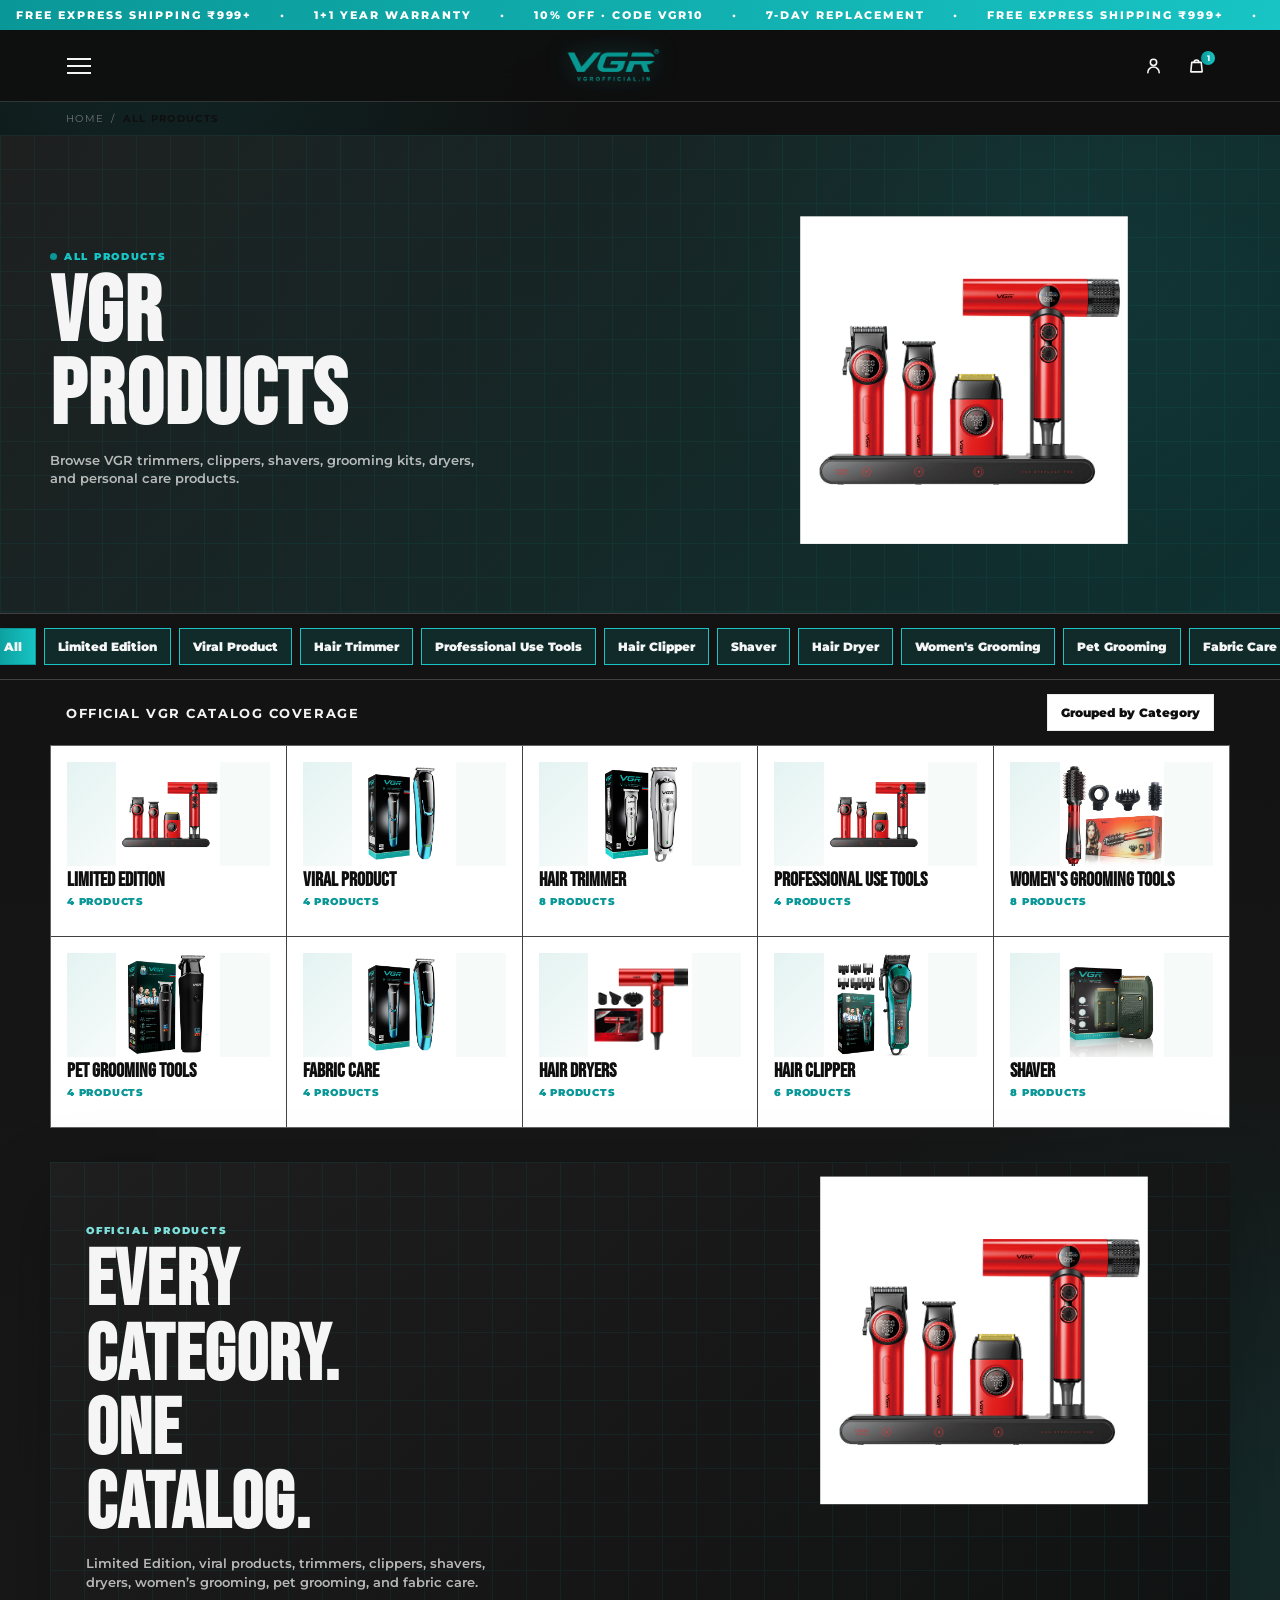
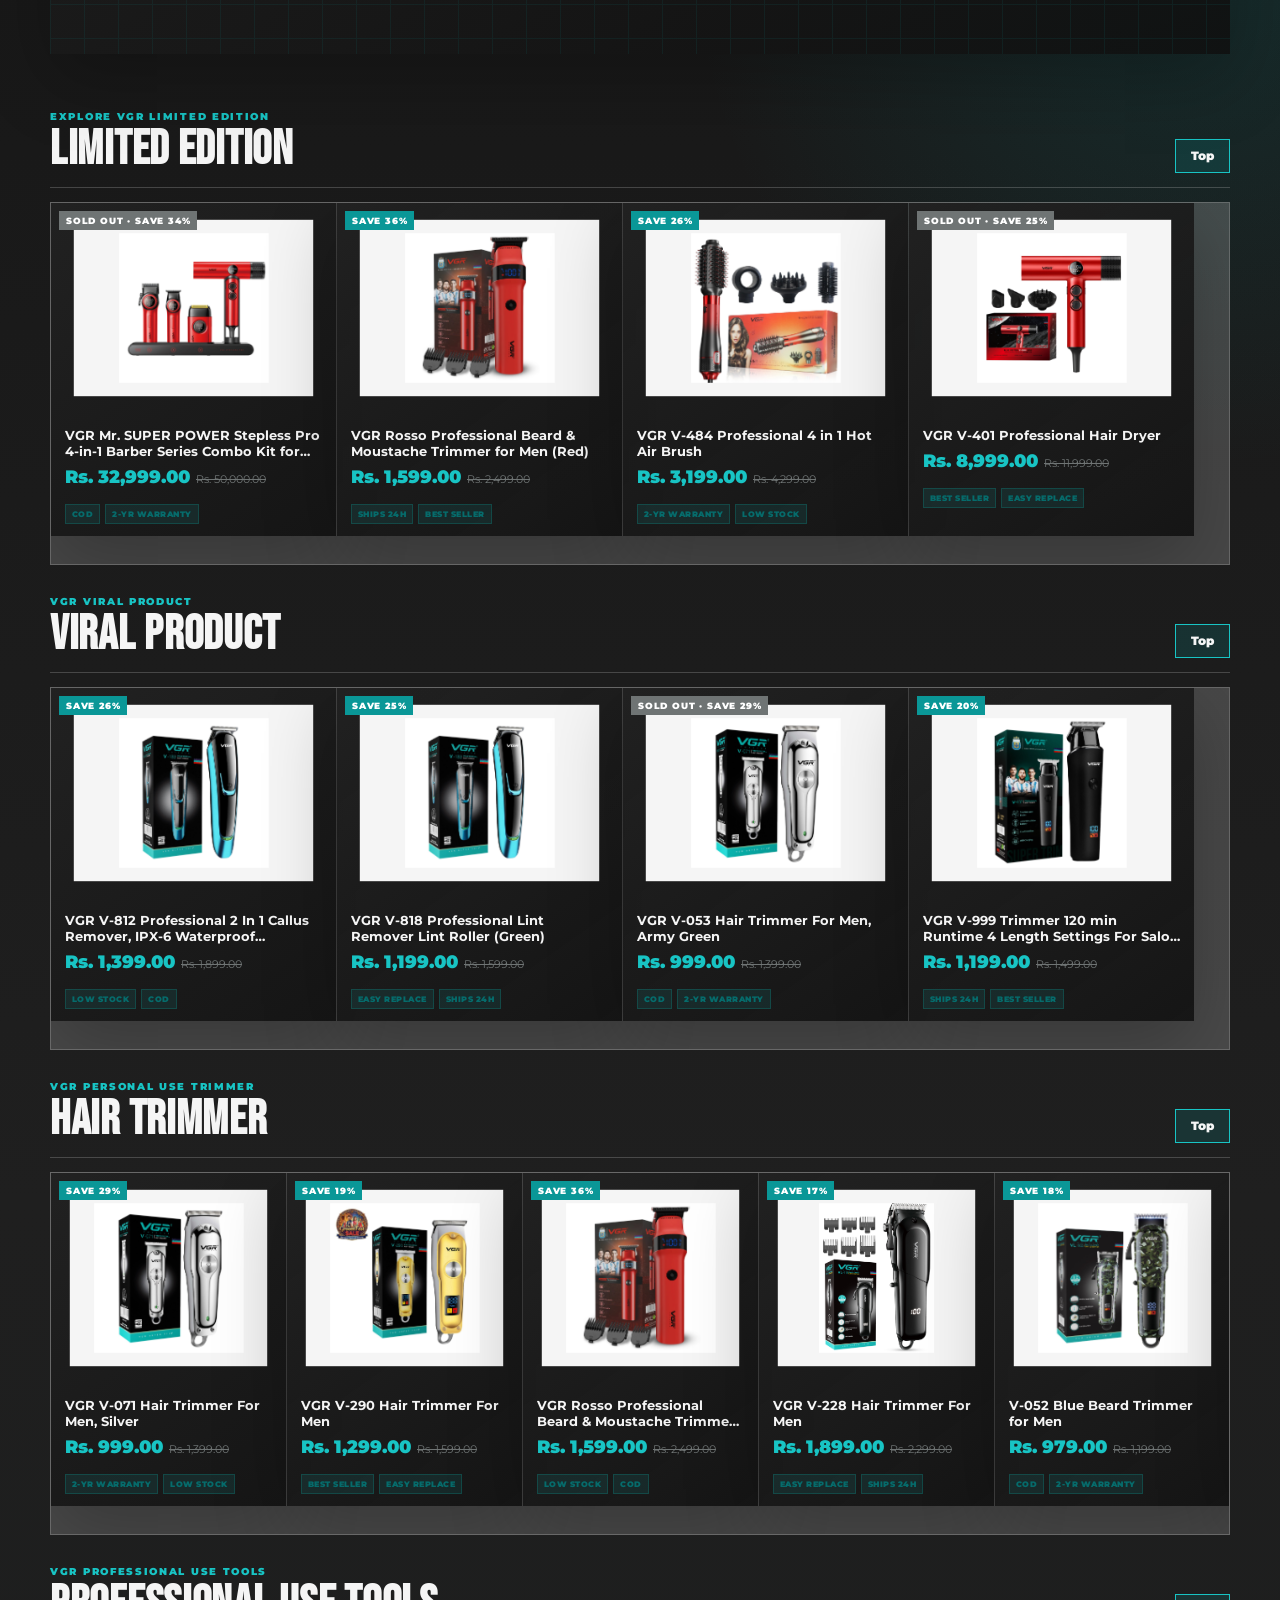
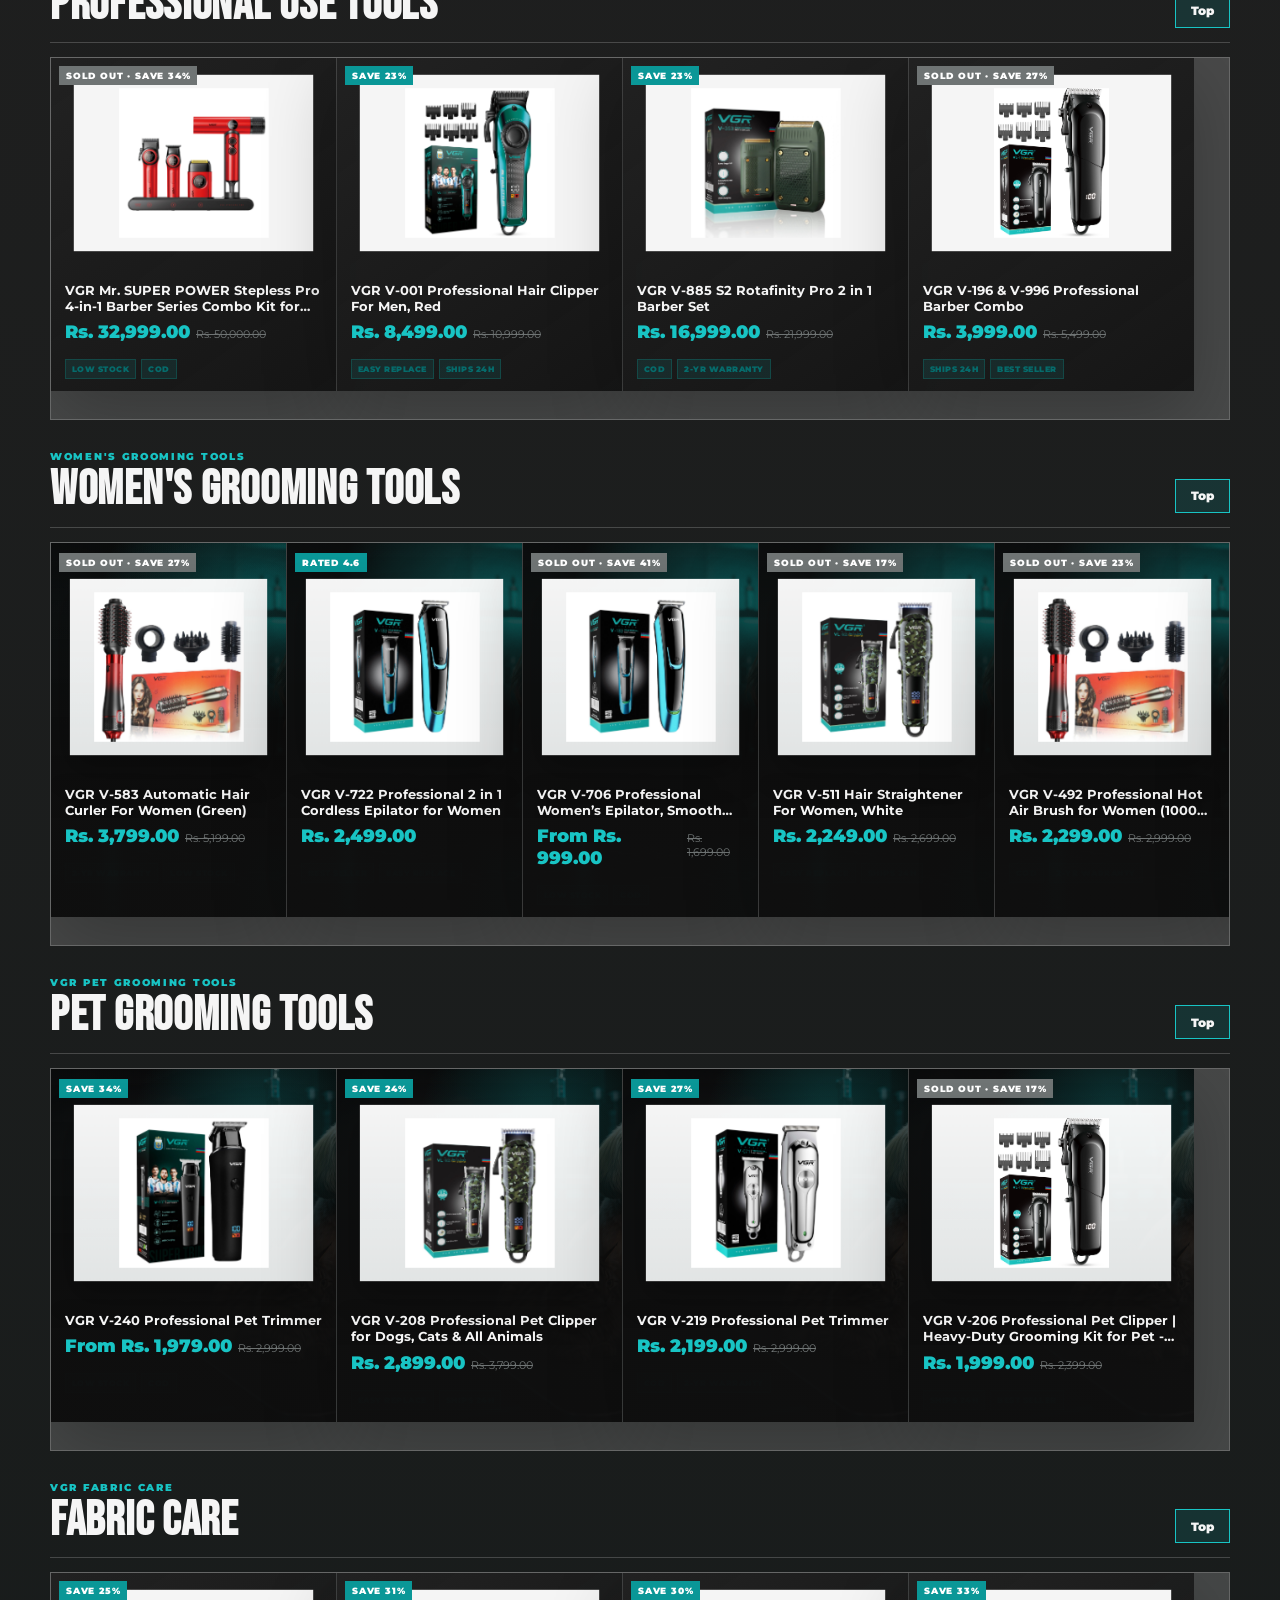
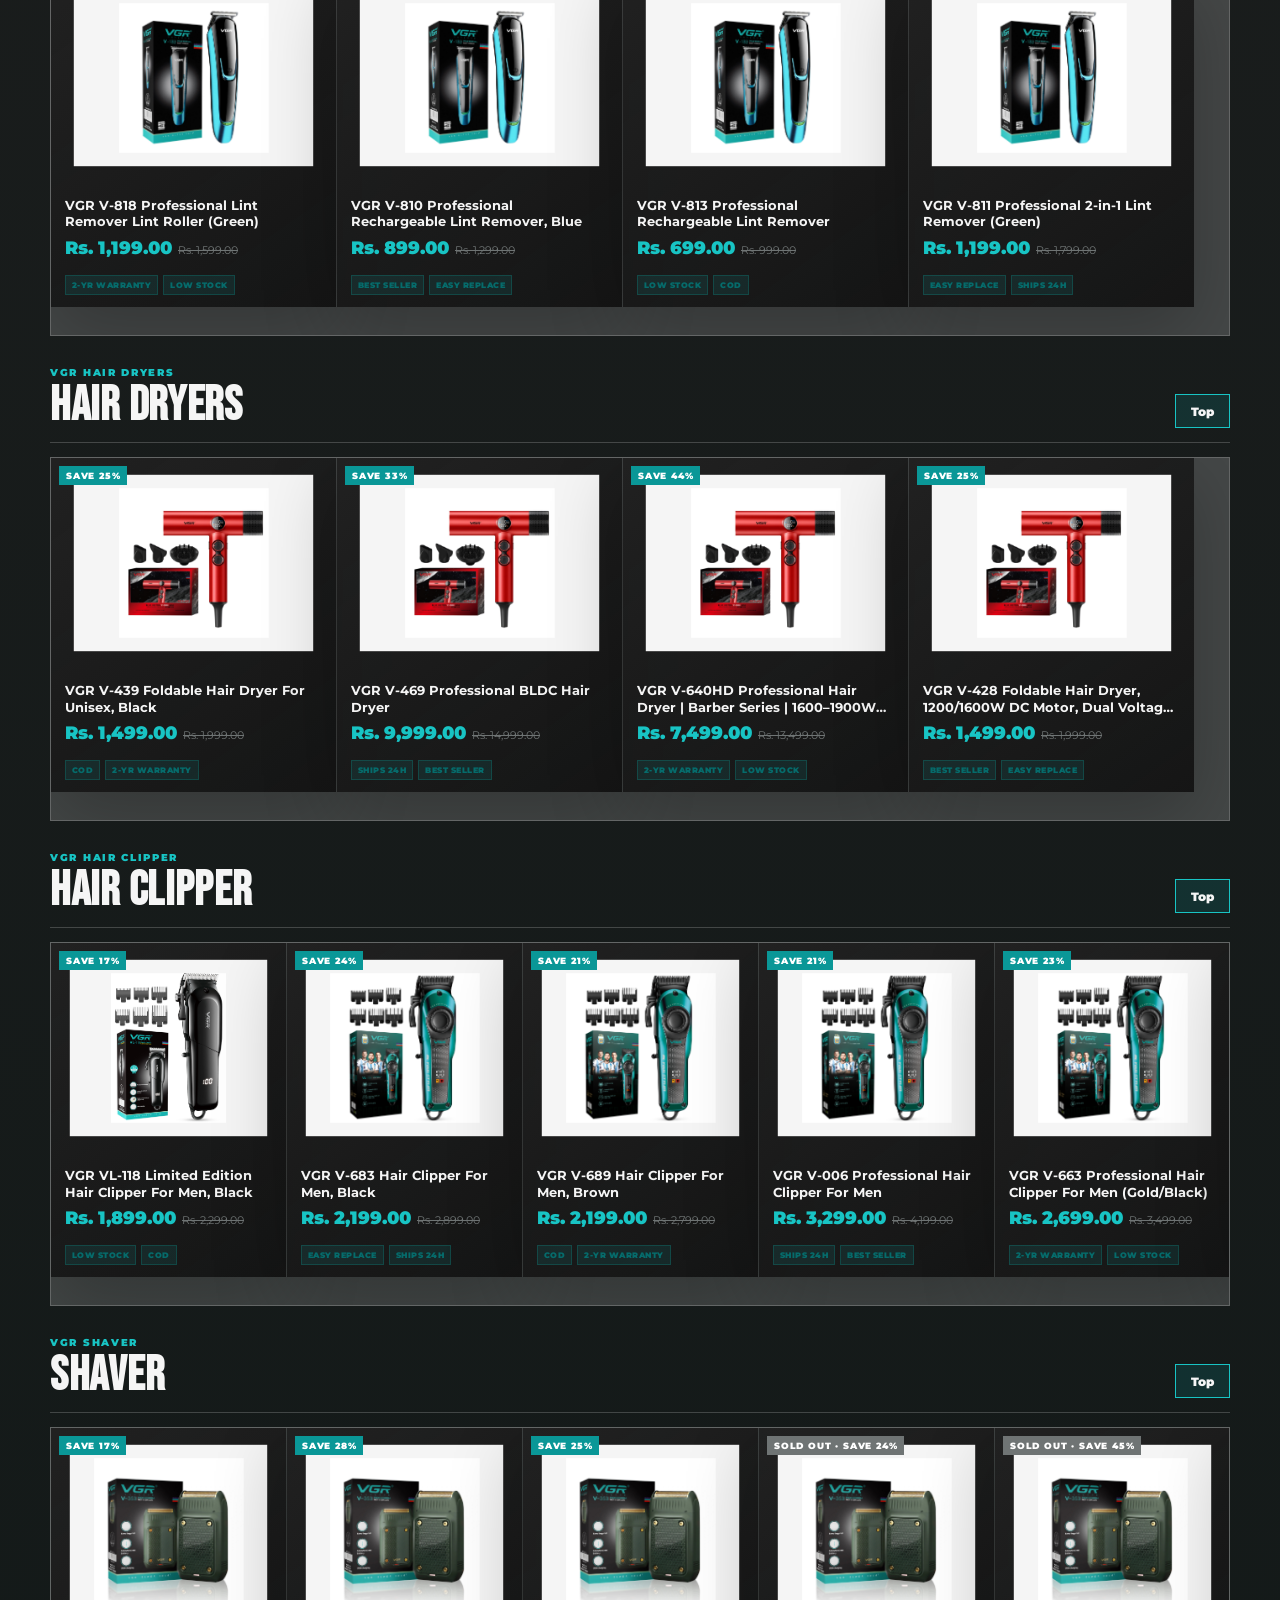
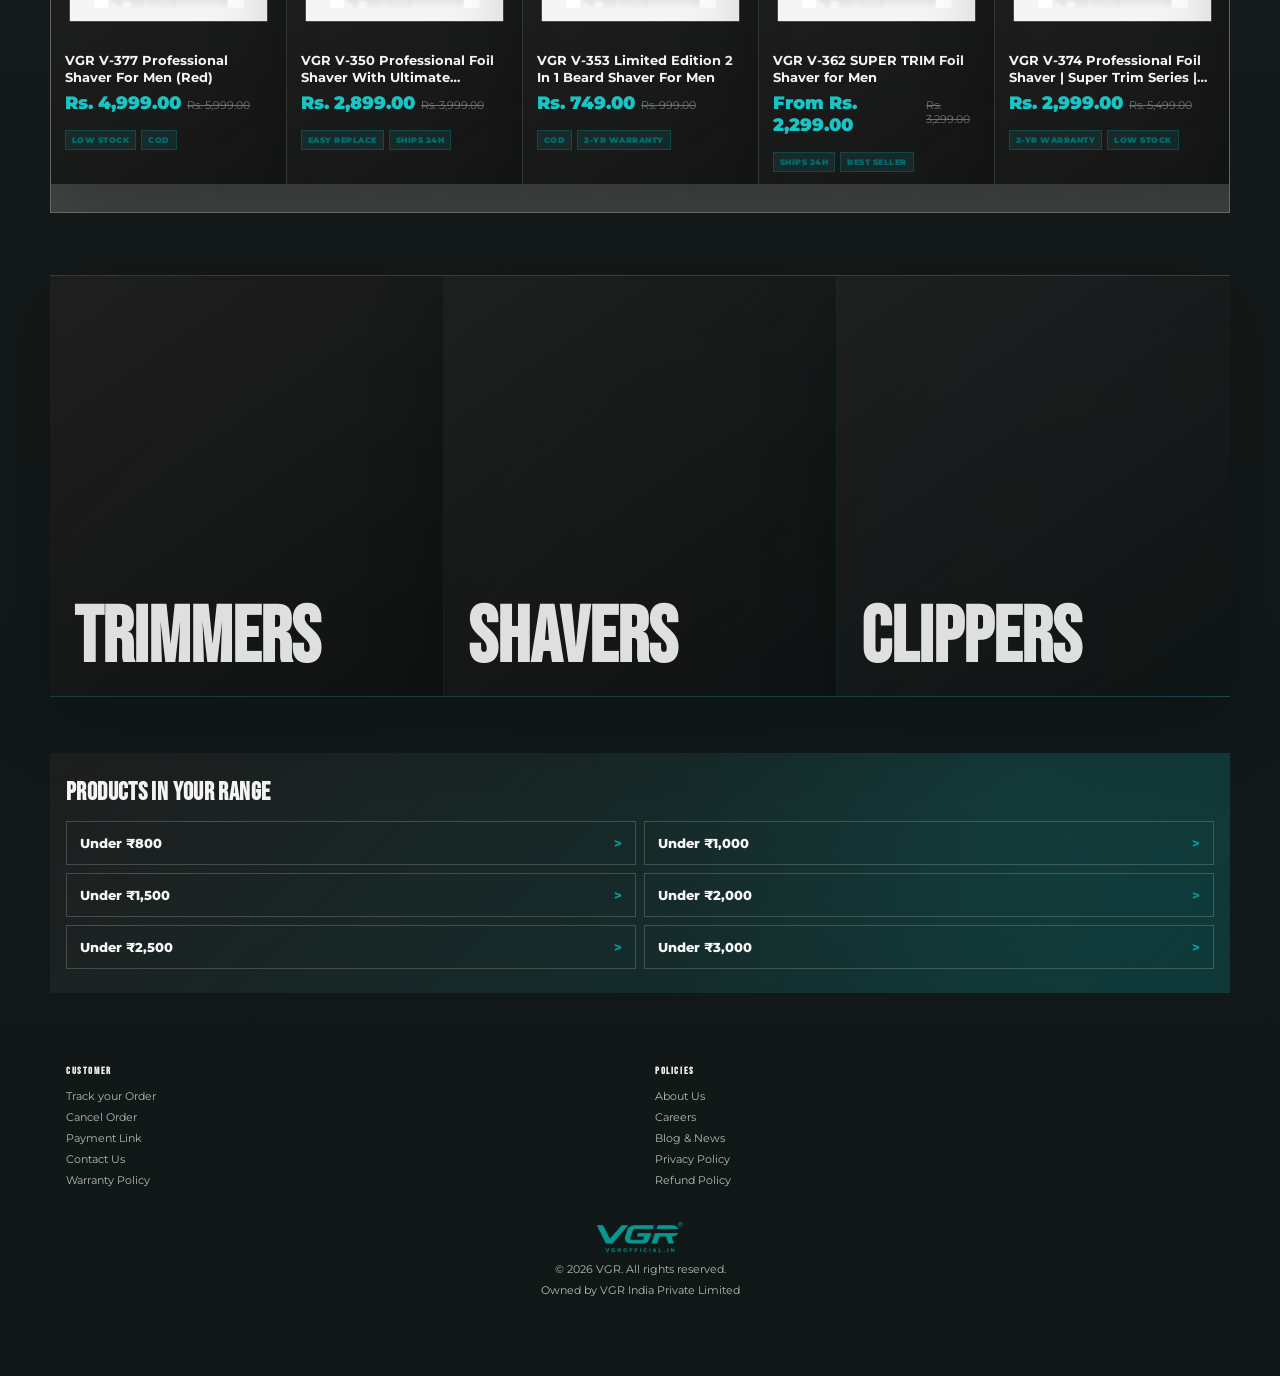
==== commit 6e4385a3: "Add V439 women product page" ====
--- a/collection.html
+++ b/collection.html
@@ -115,7 +115,7 @@
           <a class="product-tile sold-out" href="#"><span>Sold Out · Save 23%</span><img src="assets/official-03.webp" alt=""><b>VGR V-492 Professional Hot Air Brush for Women (1000W, Black)</b><p><strong>Rs. 2,299.00</strong><del>Rs. 2,999.00</del></p></a>
           <a class="product-tile" href="#"><span>Rated 4.4</span><img src="assets/official-03.webp" alt=""><b>VGR V-597 5 Barrel Hair Curler For Women, Green</b><p><strong>Rs. 2,499.00</strong></p></a>
           <a class="product-tile sold-out" href="#"><span>Sold Out · Save 26%</span><img src="assets/official-04.jpg" alt=""><b>VGR V-414 Professional Hair Dryer for Men & Women, 1800-2200 Watt</b><p><strong>Rs. 2,799.00</strong><del>Rs. 3,799.00</del></p></a>
-          <a class="product-tile" href="#"><span>Save 25%</span><img src="assets/official-04.jpg" alt=""><b>VGR V-439 Foldable Hair Dryer For Unisex, Black</b><p><strong>Rs. 1,499.00</strong><del>Rs. 1,999.00</del></p></a>
+          <a class="product-tile" href="product-v439.html"><span>Save 25%</span><img src="assets/official-04.jpg" alt=""><b>VGR V-439 Foldable Hair Dryer For Unisex, Black</b><p><strong>Rs. 1,499.00</strong><del>Rs. 1,999.00</del></p></a>
         </div>
       </section>
 
@@ -142,7 +142,7 @@
       <section class="catalog-section" id="dryers">
         <div class="section-head"><div><small>VGR Hair Dryers</small><h2>Hair Dryers</h2></div><a href="#all-products">Top</a></div>
         <div class="product-grid collection-grid">
-          <a class="product-tile" href="#"><span>Save 25%</span><img src="assets/official-04.jpg" alt=""><b>VGR V-439 Foldable Hair Dryer For Unisex, Black</b><p><strong>Rs. 1,499.00</strong><del>Rs. 1,999.00</del></p></a>
+          <a class="product-tile" href="product-v439.html"><span>Save 25%</span><img src="assets/official-04.jpg" alt=""><b>VGR V-439 Foldable Hair Dryer For Unisex, Black</b><p><strong>Rs. 1,499.00</strong><del>Rs. 1,999.00</del></p></a>
           <a class="product-tile" href="#"><span>Save 33%</span><img src="assets/official-04.jpg" alt=""><b>VGR V-469 Professional BLDC Hair Dryer</b><p><strong>Rs. 9,999.00</strong><del>Rs. 14,999.00</del></p></a>
           <a class="product-tile" href="#"><span>Save 44%</span><img src="assets/official-04.jpg" alt=""><b>VGR V-640HD Professional Hair Dryer | Barber Series | 1600–1900W High-Speed BLDC Motor</b><p><strong>Rs. 7,499.00</strong><del>Rs. 13,499.00</del></p></a>
           <a class="product-tile" href="#"><span>Save 25%</span><img src="assets/official-04.jpg" alt=""><b>VGR V-428 Foldable Hair Dryer, 1200/1600W DC Motor, Dual Voltage, 2 Speed Settings, Travel-Friendly (Pink)</b><p><strong>Rs. 1,499.00</strong><del>Rs. 1,999.00</del></p></a>
--- a/styles.css
+++ b/styles.css
@@ -4039,12 +4039,13 @@
 
 .home-page .hero-video-panel::after {
   background:
-    linear-gradient(90deg, rgba(15,15,15,0.92) 0%, rgba(6,107,107,0.76) 42%, rgba(15,15,15,0.48) 72%, rgba(15,15,15,0.78) 100%),
-    linear-gradient(180deg, rgba(15,15,15,0.2), rgba(15,15,15,0.86));
+    radial-gradient(circle at 42% 46%, rgba(24,196,196,0.13), transparent 34rem),
+    linear-gradient(90deg, rgba(15,15,15,0.64) 0%, rgba(6,107,107,0.53) 42%, rgba(15,15,15,0.34) 72%, rgba(15,15,15,0.55) 100%),
+    linear-gradient(180deg, rgba(15,15,15,0.14), rgba(15,15,15,0.6));
 }
 
 .home-page .hero-video-panel video {
-  filter: saturate(1.08) contrast(1.08) brightness(0.72);
+  filter: saturate(1.06) contrast(1.04) brightness(0.82);
 }
 
 .home-page .store-hero-copy {
@@ -4337,3 +4338,2978 @@
     animation: none;
   }
 }
+
+/* Home stock board and complete category coverage */
+.stock-board {
+  display: grid;
+  gap: 12px;
+  padding: 16px;
+  background:
+    linear-gradient(135deg, rgba(15,15,15,0.98), rgba(6,107,107,0.76)),
+    var(--matte-black);
+  border-block: 1px solid rgba(24,196,196,0.26);
+}
+
+.stock-board-head {
+  display: flex;
+  align-items: end;
+  justify-content: space-between;
+  gap: 14px;
+}
+
+.stock-board-head small,
+.stock-copy small,
+.stock-mini-card span {
+  color: var(--brand-aqua);
+  font-size: 10px;
+  font-weight: 950;
+  letter-spacing: 0.16em;
+  text-transform: uppercase;
+}
+
+.stock-board-head h2 {
+  max-width: 10ch;
+  margin-top: 6px;
+  color: var(--paper);
+  font-size: clamp(34px, 10vw, 58px);
+  line-height: 0.92;
+}
+
+.stock-board-head > a {
+  flex: 0 0 auto;
+  min-height: 38px;
+  padding: 11px 13px;
+  border: 1px solid rgba(24,196,196,0.58);
+  background: rgba(24,196,196,0.12);
+  color: var(--paper);
+  font-size: 10px;
+  font-weight: 950;
+  letter-spacing: 0.08em;
+  text-decoration: none;
+  text-transform: uppercase;
+}
+
+.stock-feature-card,
+.stock-mini-card {
+  position: relative;
+  display: grid;
+  min-width: 0;
+  border: 1px solid rgba(24,196,196,0.24);
+  background: linear-gradient(145deg, rgba(31,31,31,0.94), rgba(15,15,15,0.86));
+  color: var(--paper);
+  overflow: hidden;
+  text-decoration: none;
+  box-shadow: 0 24px 70px rgba(0,0,0,0.26);
+}
+
+.stock-feature-card {
+  grid-template-columns: minmax(118px, 0.88fr) minmax(0, 1.12fr);
+  align-items: stretch;
+  min-height: 226px;
+}
+
+.stock-media {
+  position: relative;
+  display: grid;
+  place-items: center;
+  min-height: 226px;
+  background:
+    radial-gradient(circle at 50% 46%, rgba(24,196,196,0.18), transparent 58%),
+    #f5f5f5;
+}
+
+.stock-media span {
+  position: absolute;
+  top: 12px;
+  left: 12px;
+  z-index: 2;
+  padding: 6px 8px;
+  background: var(--brand-red);
+  color: var(--paper);
+  font-size: 9px;
+  font-weight: 950;
+  letter-spacing: 0.1em;
+  text-transform: uppercase;
+}
+
+.stock-media img {
+  width: 92%;
+  height: 194px;
+  object-fit: contain;
+  scale: 0.9;
+}
+
+.stock-copy {
+  display: grid;
+  align-content: center;
+  gap: 10px;
+  padding: 18px;
+}
+
+.stock-copy b {
+  color: var(--paper);
+  font-family: var(--display);
+  font-size: clamp(25px, 6.4vw, 46px);
+  line-height: 0.94;
+}
+
+.stock-copy p,
+.stock-mini-card p {
+  display: flex;
+  flex-wrap: wrap;
+  align-items: center;
+  gap: 8px;
+  margin: 0;
+}
+
+.stock-copy strong,
+.stock-mini-card strong {
+  color: var(--brand-aqua);
+  font-size: 21px;
+  font-weight: 950;
+}
+
+.stock-copy del {
+  color: var(--silver);
+  font-size: 12px;
+}
+
+.stock-copy em,
+.stock-mini-card em {
+  padding: 5px 7px;
+  background: rgba(255,59,48,0.95);
+  color: var(--paper);
+  font-size: 9px;
+  font-style: normal;
+  font-weight: 950;
+  line-height: 1;
+  text-transform: uppercase;
+}
+
+.stock-copy ul {
+  display: flex;
+  flex-wrap: wrap;
+  gap: 6px;
+  margin: 2px 0 0;
+  padding: 0;
+  list-style: none;
+}
+
+.stock-copy li {
+  padding: 7px 8px;
+  border: 1px solid rgba(24,196,196,0.24);
+  background: rgba(24,196,196,0.1);
+  color: rgba(245,245,245,0.86);
+  font-size: 10px;
+  font-weight: 850;
+}
+
+.stock-mini-grid {
+  display: grid;
+  grid-template-columns: repeat(3, minmax(0, 1fr));
+  gap: 10px;
+}
+
+.stock-mini-card {
+  grid-template-rows: 150px auto auto auto;
+  gap: 8px;
+  padding: 10px;
+}
+
+.stock-mini-card img {
+  width: 100%;
+  height: 150px;
+  object-fit: contain;
+  padding: 10px;
+  background: #f5f5f5;
+}
+
+.stock-mini-card b {
+  display: -webkit-box;
+  min-height: 36px;
+  overflow: hidden;
+  color: var(--paper);
+  font-size: 13px;
+  line-height: 1.25;
+  -webkit-line-clamp: 2;
+  -webkit-box-orient: vertical;
+}
+
+.stock-mini-card p {
+  justify-content: space-between;
+}
+
+.stock-mini-card strong {
+  font-size: 16px;
+}
+
+.stock-mini-card em {
+  background: rgba(10,151,151,0.95);
+  font-size: 8px;
+}
+
+.home-page .category-rail {
+  gap: 12px;
+  padding-block: 18px;
+  background: var(--matte-black);
+}
+
+.home-page .category-rail a {
+  flex-basis: 124px;
+  border-color: rgba(24,196,196,0.22);
+}
+
+.home-page .category-rail span {
+  min-height: 45px;
+  display: grid;
+  place-items: center;
+  color: var(--paper);
+  line-height: 1.15;
+}
+
+.home-page .product-grid-section .product-grid {
+  grid-template-columns: repeat(2, minmax(0, 1fr));
+}
+
+.home-page .product-grid-section .product-tile {
+  min-height: 252px;
+}
+
+@media (max-width: 639px) {
+  .stock-board-head {
+    align-items: start;
+    flex-direction: column;
+  }
+
+  .stock-feature-card {
+    grid-template-columns: 1fr;
+  }
+
+  .stock-media {
+    min-height: 210px;
+  }
+
+  .stock-media img {
+    height: 188px;
+  }
+
+  .stock-copy {
+    padding: 16px;
+  }
+
+  .stock-mini-grid {
+    display: flex;
+    gap: 10px;
+    margin-inline: -16px;
+    overflow-x: auto;
+    padding-inline: 16px;
+    scroll-snap-type: x mandatory;
+    scrollbar-width: none;
+  }
+
+  .stock-mini-grid::-webkit-scrollbar {
+    display: none;
+  }
+
+  .stock-mini-card {
+    flex: 0 0 82%;
+    grid-template-columns: 104px minmax(0, 1fr);
+    grid-template-rows: auto;
+    align-items: center;
+    scroll-snap-align: center;
+  }
+
+  .stock-mini-card img {
+    grid-row: span 3;
+    height: 112px;
+  }
+}
+
+@media (min-width: 760px) {
+  .stock-board {
+    grid-template-columns: minmax(360px, 1fr) minmax(340px, 0.86fr);
+    align-items: start;
+    padding: 28px;
+  }
+
+  .stock-board-head {
+    grid-column: 1 / -1;
+  }
+
+  .stock-feature-card {
+    min-height: 370px;
+  }
+
+  .stock-media {
+    min-height: 370px;
+  }
+
+  .stock-media img {
+    height: 292px;
+  }
+
+  .stock-mini-grid {
+    grid-template-columns: 1fr;
+  }
+
+  .stock-mini-card {
+    grid-template-columns: 120px minmax(0, 1fr);
+    grid-template-rows: auto;
+    align-items: center;
+    min-height: 116px;
+  }
+
+  .stock-mini-card img {
+    grid-row: span 3;
+    height: 112px;
+  }
+
+  .home-page .product-grid-section .product-grid {
+    grid-template-columns: repeat(4, minmax(0, 1fr));
+  }
+}
+
+@media (min-width: 1120px) {
+  .stock-board {
+    grid-template-columns: minmax(560px, 1.12fr) minmax(430px, 0.88fr);
+    padding-inline: max(28px, calc((100vw - 1180px) / 2));
+  }
+
+  .home-page .product-grid-section .product-grid {
+    grid-template-columns: repeat(6, minmax(0, 1fr));
+  }
+}
+
+/* PDP feature lab revision: free product, red micro markers, page scroll motion */
+.pdp-v2 .pdp-hero,
+.pdp-v2 .pdp-features,
+.pdp-v2 .bundle-section,
+.pdp-v2 .video-gallery,
+.pdp-v2 .reviews-section,
+.pdp-v2 .product-grid-section,
+.pdp-v2 .recently-viewed,
+.pdp-v2 .payment-section,
+.pdp-v2 footer {
+  animation: pdpSectionReveal both ease-out;
+  animation-timeline: view();
+  animation-range: entry 0% cover 32%;
+}
+
+.pdp-v2 .feature-lab {
+  overflow: clip;
+}
+
+.pdp-v2 .feature-product {
+  min-height: 420px;
+  overflow: visible;
+  border: 0;
+  background: transparent;
+  box-shadow: none;
+  backdrop-filter: none;
+}
+
+.pdp-v2 .feature-product::before {
+  content: "";
+  position: absolute;
+  inset: 9% 13%;
+  z-index: 1;
+  border-radius: 999px;
+  background:
+    radial-gradient(circle at 50% 50%, rgba(24,196,196,0.28), transparent 56%),
+    radial-gradient(circle at 50% 50%, rgba(255,255,255,0.08), transparent 72%);
+  filter: blur(8px);
+  pointer-events: none;
+}
+
+.pdp-v2 .feature-product img {
+  z-index: 3;
+  width: min(58%, 214px);
+  max-height: 430px;
+  animation: featureToolOrbit 5.8s ease-in-out infinite !important;
+  filter: drop-shadow(0 42px 42px rgba(0,0,0,0.34));
+  scale: 1;
+}
+
+.pdp-v2 .feature-scan {
+  display: none;
+}
+
+.pdp-v2 .feature-pin {
+  width: 28px;
+  height: 28px;
+  z-index: 8;
+}
+
+.pdp-v2 .feature-pin span {
+  width: 8px;
+  height: 8px;
+  padding: 0;
+  border: 1px solid rgba(245,245,245,0.88);
+  border-radius: 999px;
+  background: var(--brand-red);
+  color: transparent;
+  font-size: 0;
+  box-shadow:
+    0 0 0 3px rgba(255,59,48,0.1),
+    0 0 14px rgba(255,59,48,0.84);
+  animation: featureRedBlink 1.05s steps(1, end) infinite;
+}
+
+.pdp-v2 .feature-pin::after {
+  content: "";
+  position: absolute;
+  inset: 7px;
+  border: 1px solid rgba(255,59,48,0.24);
+  border-radius: 999px;
+  animation: redDotPulse 1.5s ease-out infinite;
+}
+
+.pdp-v2 .feature-pin:is(:hover, :focus-visible) span,
+.pdp-v2 .feature-pin.is-active span {
+  background: var(--brand-red);
+  color: transparent;
+  transform: scale(1.22);
+  box-shadow:
+    0 0 0 4px rgba(255,59,48,0.18),
+    0 0 22px rgba(255,59,48,1);
+}
+
+.pdp-v2 .feature-pin:nth-of-type(2) span,
+.pdp-v2 .feature-pin:nth-of-type(2)::after {
+  animation-delay: 0.18s;
+}
+
+.pdp-v2 .feature-pin:nth-of-type(3) span,
+.pdp-v2 .feature-pin:nth-of-type(3)::after {
+  animation-delay: 0.36s;
+}
+
+.pdp-v2 .feature-pin:nth-of-type(4) span,
+.pdp-v2 .feature-pin:nth-of-type(4)::after {
+  animation-delay: 0.54s;
+}
+
+.pdp-v2 .pdp-gallery,
+.pdp-v2 .pdp-summary,
+.pdp-v2 .feature-glass-card,
+.pdp-v2 .bundle-row article,
+.pdp-v2 .video-gallery article,
+.pdp-v2 .review-cards article,
+.pdp-v2 .product-tile,
+.pdp-v2 .recent-row a,
+.pdp-v2 .payment-icons span {
+  animation: pdpCardReveal both cubic-bezier(0.2, 0.78, 0.2, 1);
+  animation-timeline: view();
+  animation-range: entry 0% cover 28%;
+}
+
+@keyframes featureToolOrbit {
+  0%, 100% {
+    transform: translate3d(0, var(--feature-lift, 0px), 0) rotateZ(0deg) scale(0.96);
+  }
+  25% {
+    transform: translate3d(9px, calc(var(--feature-lift, 0px) - 7px), 0) rotateZ(2.1deg) scale(0.96);
+  }
+  50% {
+    transform: translate3d(0, calc(var(--feature-lift, 0px) - 13px), 0) rotateZ(0deg) scale(0.96);
+  }
+  75% {
+    transform: translate3d(-9px, calc(var(--feature-lift, 0px) - 7px), 0) rotateZ(-2.1deg) scale(0.96);
+  }
+}
+
+@keyframes featureRedBlink {
+  0%, 48%, 100% { opacity: 1; }
+  49%, 82% { opacity: 0.25; }
+}
+
+@keyframes redDotPulse {
+  to {
+    transform: scale(1.9);
+    opacity: 0;
+  }
+}
+
+@keyframes pdpSectionReveal {
+  from {
+    opacity: 0;
+    transform: translate3d(0, 34px, 0) scale(0.985);
+  }
+  to {
+    opacity: 1;
+    transform: translate3d(0, 0, 0) scale(1);
+  }
+}
+
+@keyframes pdpCardReveal {
+  from {
+    opacity: 0;
+    transform: translate3d(0, 28px, 0) scale(0.96);
+  }
+  to {
+    opacity: 1;
+    transform: translate3d(0, 0, 0) scale(1);
+  }
+}
+
+@media (min-width: 760px) {
+  .pdp-v2 .feature-product {
+    min-height: 560px;
+  }
+
+  .pdp-v2 .feature-product img {
+    width: min(48%, 228px);
+    max-height: 492px;
+  }
+}
+
+@media (prefers-reduced-motion: reduce) {
+  .pdp-v2 .pdp-hero,
+  .pdp-v2 .pdp-features,
+  .pdp-v2 .bundle-section,
+  .pdp-v2 .video-gallery,
+  .pdp-v2 .reviews-section,
+  .pdp-v2 .product-grid-section,
+  .pdp-v2 .recently-viewed,
+  .pdp-v2 .payment-section,
+  .pdp-v2 footer,
+  .pdp-v2 .pdp-gallery,
+  .pdp-v2 .pdp-summary,
+  .pdp-v2 .feature-glass-card,
+  .pdp-v2 .bundle-row article,
+  .pdp-v2 .video-gallery article,
+  .pdp-v2 .review-cards article,
+  .pdp-v2 .product-tile,
+  .pdp-v2 .recent-row a,
+  .pdp-v2 .payment-icons span,
+  .pdp-v2 .feature-product img,
+  .pdp-v2 .feature-pin span,
+  .pdp-v2 .feature-pin::after {
+    animation: none !important;
+  }
+}
+
+/* PDP title compression and gold moving review rail */
+.pdp-v2 .pdp-hero {
+  gap: 14px;
+  padding-block: 14px 22px;
+}
+
+.pdp-v2 .pdp-summary {
+  gap: 10px;
+  padding: 15px;
+}
+
+.pdp-v2 .pdp-title-row {
+  align-items: start;
+}
+
+.pdp-v2 .pdp-summary h1 {
+  display: grid;
+  gap: 2px;
+  max-width: 9.8ch;
+  margin: 0;
+  overflow-wrap: normal;
+  color: var(--paper);
+  font-size: clamp(47px, 12vw, 88px);
+  line-height: 0.86;
+}
+
+.pdp-v2 .pdp-summary h1 span {
+  display: block;
+  white-space: nowrap;
+}
+
+.pdp-v2 .rating-action {
+  align-items: start;
+  gap: 10px;
+}
+
+.pdp-v2 .rating-action a {
+  min-height: 38px;
+  padding-inline: 14px;
+  font-size: 10px;
+}
+
+.pdp-v2 .purchase-signal {
+  margin: 0;
+  padding: 13px 16px;
+  font-size: 10px;
+  line-height: 1.35;
+}
+
+.gold-review-ticker {
+  position: sticky;
+  top: 72px;
+  z-index: 12;
+  width: 100%;
+  overflow: hidden;
+  border: 1px solid rgba(212,175,55,0.42);
+  background:
+    linear-gradient(90deg, rgba(212,175,55,0.18), rgba(15,15,15,0.92) 22%, rgba(212,175,55,0.14)),
+    var(--matte-black);
+  box-shadow: 0 18px 42px rgba(0,0,0,0.26);
+}
+
+.gold-review-ticker::before,
+.gold-review-ticker::after {
+  content: "";
+  position: absolute;
+  inset-block: 0;
+  z-index: 2;
+  width: 34px;
+  pointer-events: none;
+}
+
+.gold-review-ticker::before {
+  left: 0;
+  background: linear-gradient(90deg, var(--matte-black), transparent);
+}
+
+.gold-review-ticker::after {
+  right: 0;
+  background: linear-gradient(270deg, var(--matte-black), transparent);
+}
+
+.gold-review-ticker > div {
+  display: flex;
+  width: max-content;
+  gap: 10px;
+  padding: 9px 10px;
+  animation: goldReviewMove 22s linear infinite;
+}
+
+.gold-review-ticker article {
+  display: grid;
+  grid-template-columns: auto auto minmax(120px, 1fr);
+  align-items: center;
+  gap: 8px;
+  min-width: 270px;
+  padding: 9px 10px;
+  border: 1px solid rgba(212,175,55,0.34);
+  background: rgba(245,245,245,0.06);
+  color: var(--paper);
+}
+
+.gold-review-ticker span {
+  color: var(--brand-gold);
+  font-size: 11px;
+  letter-spacing: 0.03em;
+  white-space: nowrap;
+}
+
+.gold-review-ticker b {
+  color: var(--brand-gold);
+  font-size: 10px;
+  font-weight: 950;
+  letter-spacing: 0.1em;
+  text-transform: uppercase;
+  white-space: nowrap;
+}
+
+.gold-review-ticker p {
+  margin: 0;
+  overflow: hidden;
+  color: rgba(245,245,245,0.86);
+  font-size: 11px;
+  font-weight: 800;
+  text-overflow: ellipsis;
+  white-space: nowrap;
+}
+
+@keyframes goldReviewMove {
+  from { transform: translate3d(0, 0, 0); }
+  to { transform: translate3d(-50%, 0, 0); }
+}
+
+@media (max-width: 639px) {
+  .pdp-v2 .pdp-summary h1 {
+    max-width: 8.2ch;
+    font-size: clamp(43px, 10.6vw, 52px);
+    line-height: 0.88;
+  }
+
+  .pdp-v2 .rating-action {
+    display: grid;
+  }
+
+  .gold-review-ticker {
+    top: 58px;
+  }
+
+  .gold-review-ticker article {
+    min-width: 246px;
+  }
+}
+
+@media (min-width: 760px) {
+  .pdp-v2 .pdp-summary {
+    padding: 22px;
+  }
+
+  .pdp-v2 .pdp-summary h1 {
+    max-width: 10.2ch;
+    font-size: clamp(68px, 5.7vw, 94px);
+  }
+}
+
+@media (prefers-reduced-motion: reduce) {
+  .gold-review-ticker > div {
+    animation: none;
+  }
+}
+
+/* Home hero compact lower-left placement */
+.home-page .store-hero {
+  align-items: end;
+}
+
+.home-page .store-hero-copy {
+  align-self: end;
+  width: min(100%, 520px);
+  padding-block: 0 34px;
+  transform-origin: left bottom;
+}
+
+.home-page .store-hero-copy > span {
+  font-size: 8px;
+}
+
+.home-page .store-hero h1 {
+  max-width: 8.7ch;
+  font-size: clamp(42px, 10.8vw, 76px);
+  line-height: 0.88;
+}
+
+.home-page .store-hero p {
+  max-width: 36ch;
+  font-size: 12px;
+  line-height: 1.45;
+}
+
+.home-page .hero-actions {
+  gap: 10px;
+  margin-top: 16px;
+}
+
+.home-page .hero-actions a {
+  min-height: 34px;
+  padding-inline: 13px;
+  font-size: 11px;
+}
+
+@media (max-width: 639px) {
+  .home-page .store-hero {
+    min-height: 448px;
+    padding: 18px 16px 24px;
+  }
+
+  .home-page .store-hero-copy {
+    padding-bottom: 20px;
+  }
+
+  .home-page .store-hero h1 {
+    font-size: 42px;
+  }
+}
+
+@media (min-width: 1024px) {
+  .home-page .store-hero {
+    min-height: 544px;
+    padding-left: max(34px, calc((100vw - 1180px) / 2));
+    padding-bottom: 46px;
+  }
+
+  .home-page .store-hero-copy {
+    padding-bottom: 0;
+  }
+
+  .home-page .store-hero h1 {
+    font-size: clamp(62px, 5.8vw, 94px);
+  }
+
+  .home-page .store-hero p {
+    font-size: 15px;
+  }
+
+  .home-page .hero-actions a {
+    min-height: 42px;
+    padding-inline: 20px;
+    font-size: 13px;
+  }
+}
+
+/* Gold conversion metrics band */
+.home-page .conversion-band {
+  gap: 8px;
+  padding: 10px 16px;
+  border-block: 1px solid rgba(212,175,55,0.34);
+  background:
+    linear-gradient(90deg, rgba(212,175,55,0.12), rgba(15,15,15,0.94), rgba(212,175,55,0.08)),
+    var(--matte-black);
+}
+
+.home-page .conversion-band article {
+  position: relative;
+  min-height: 82px;
+  display: grid;
+  place-content: center;
+  padding: 14px 8px;
+  border: 1px solid rgba(212,175,55,0.32);
+  background:
+    radial-gradient(circle at 50% 0%, rgba(212,175,55,0.16), transparent 64%),
+    rgba(245,245,245,0.045);
+  color: var(--paper);
+  overflow: hidden;
+}
+
+.home-page .conversion-band article::before {
+  content: "";
+  position: absolute;
+  inset: 0;
+  border-top: 1px solid rgba(245,245,245,0.12);
+  pointer-events: none;
+}
+
+.home-page .conversion-band b {
+  color: var(--brand-gold);
+  font-size: clamp(27px, 8vw, 42px);
+  line-height: 0.9;
+  text-shadow: 0 0 22px rgba(212,175,55,0.22);
+}
+
+.home-page .conversion-band span {
+  margin-top: 8px;
+  color: rgba(245,245,245,0.86);
+  font-size: 10px;
+  font-weight: 950;
+  letter-spacing: 0.16em;
+  text-transform: uppercase;
+}
+
+@media (max-width: 639px) {
+  .home-page .conversion-band {
+    gap: 6px;
+    padding: 8px;
+  }
+
+  .home-page .conversion-band article {
+    min-height: 72px;
+    padding-inline: 4px;
+  }
+
+  .home-page .conversion-band b {
+    font-size: 27px;
+  }
+
+  .home-page .conversion-band span {
+    font-size: 8px;
+    letter-spacing: 0.12em;
+  }
+}
+
+@media (min-width: 760px) {
+  .home-page .conversion-band {
+    width: min(1180px, calc(100% - 32px));
+    margin: 0 auto;
+    padding: 12px;
+  }
+
+  .home-page .conversion-band article {
+    min-height: 108px;
+  }
+}
+
+/* Home desktop ATIDCOA alignment */
+.home-page {
+  display: flex;
+  flex-direction: column;
+}
+
+.home-page > .offer-strip { order: 1; }
+.home-page > .topbar { order: 2; }
+.home-page > .store-hero { order: 3; }
+.home-page > .conversion-band { order: 4; }
+.home-page > .category-rail { order: 5; }
+.home-page > .stock-board { order: 6; }
+.home-page > .product-grid-section { order: 7; }
+.home-page > .home-feature { order: 8; }
+.home-page > .parallax-showcase { order: 9; }
+.home-page > .visual-wall { order: 10; }
+.home-page > .brand-proof-grid { order: 11; }
+.home-page > .marketplaces { order: 12; }
+.home-page > footer { order: 13; }
+
+.home-page .stock-board,
+.home-page .product-grid-section,
+.home-page .home-feature,
+.home-page .parallax-showcase,
+.home-page .visual-wall,
+.home-page .brand-proof-grid,
+.home-page .marketplaces,
+.home-page footer {
+  width: min(1180px, calc(100% - 32px));
+  margin-inline: auto;
+}
+
+.home-page .conversion-band,
+.home-page .category-rail,
+.home-page .stock-board,
+.home-page .product-grid-section,
+.home-page .home-feature,
+.home-page .parallax-showcase,
+.home-page .visual-wall,
+.home-page .brand-proof-grid,
+.home-page .marketplaces {
+  margin-top: 14px;
+}
+
+.home-page .category-rail {
+  display: grid;
+  grid-template-columns: repeat(4, minmax(0, 1fr));
+  overflow: visible;
+  padding: 14px 16px;
+}
+
+.home-page .category-rail a {
+  min-width: 0;
+  flex-basis: auto;
+}
+
+.home-page .stock-board {
+  border-inline: 1px solid rgba(24,196,196,0.26);
+}
+
+.home-page .product-grid-section {
+  padding-inline: 0;
+}
+
+.home-page .home-feature {
+  margin-block: 14px 0;
+}
+
+.home-page .parallax-showcase {
+  min-height: 0;
+}
+
+.home-page .marketplaces {
+  border: 1px solid rgba(24,196,196,0.18);
+}
+
+/* Client-requested Home navigation and brand proof */
+.home-page .offer-strip {
+  border-bottom: 1px solid rgba(212,175,55,0.3);
+  background:
+    linear-gradient(90deg, rgba(212,175,55,0.14), rgba(10,151,151,0.95), rgba(6,107,107,0.98)),
+    var(--brand-deep);
+}
+
+.home-page .topbar {
+  min-height: 64px;
+  height: auto;
+  gap: 14px;
+  padding-block: 10px;
+}
+
+.desktop-nav {
+  display: none;
+}
+
+.site-search {
+  display: none;
+}
+
+.header-actions button em {
+  display: none;
+  font-style: normal;
+}
+
+.brand-category-rail {
+  counter-reset: categories;
+}
+
+.brand-category-rail a {
+  position: relative;
+  overflow: hidden;
+  min-height: 156px;
+  background:
+    linear-gradient(145deg, rgba(245,245,245,0.06), rgba(6,107,107,0.16)),
+    #101817;
+}
+
+.brand-category-rail a::after {
+  content: "";
+  position: absolute;
+  inset: auto 12px 12px;
+  height: 1px;
+  background: linear-gradient(90deg, var(--brand-gold), transparent);
+  opacity: 0.72;
+}
+
+.brand-category-rail small {
+  position: absolute;
+  top: 10px;
+  left: 10px;
+  z-index: 1;
+  color: var(--brand-gold);
+  font-size: 10px;
+  font-weight: 950;
+  letter-spacing: 0.16em;
+}
+
+.brand-category-rail img {
+  transition: transform 500ms ease, filter 500ms ease;
+}
+
+.brand-category-rail a:hover img {
+  transform: translateY(-5px) scale(1.04);
+  filter: drop-shadow(0 16px 28px rgba(24,196,196,0.24));
+}
+
+.brand-proof-grid {
+  display: grid;
+  gap: 14px;
+}
+
+.brand-proof-grid article {
+  position: relative;
+  overflow: hidden;
+  min-height: 260px;
+  padding: 22px;
+  border: 1px solid rgba(24,196,196,0.2);
+  background:
+    linear-gradient(135deg, rgba(245,245,245,0.06), rgba(245,245,245,0.015)),
+    #101817;
+  box-shadow: 0 22px 70px rgba(0,0,0,0.24);
+}
+
+.brand-proof-grid article::before {
+  content: "";
+  position: absolute;
+  inset: 0;
+  background:
+    linear-gradient(rgba(24,196,196,0.045) 1px, transparent 1px),
+    linear-gradient(90deg, rgba(24,196,196,0.045) 1px, transparent 1px);
+  background-size: 34px 34px;
+  mask-image: linear-gradient(135deg, #000, transparent 72%);
+  pointer-events: none;
+}
+
+.brand-proof-grid small {
+  position: relative;
+  z-index: 1;
+  color: var(--brand-gold);
+  font-size: 11px;
+  font-weight: 950;
+  letter-spacing: 0.18em;
+  text-transform: uppercase;
+}
+
+.brand-proof-grid h2 {
+  position: relative;
+  z-index: 1;
+  max-width: 13ch;
+  margin: 12px 0 0;
+  font-size: clamp(34px, 10vw, 56px);
+  line-height: 0.92;
+  text-transform: uppercase;
+}
+
+.brand-proof-grid p {
+  position: relative;
+  z-index: 1;
+  max-width: 58ch;
+  margin: 16px 0 0;
+  color: rgba(245,245,245,0.76);
+  font-weight: 650;
+  line-height: 1.55;
+}
+
+.brand-proof-grid a {
+  position: relative;
+  z-index: 1;
+  display: inline-grid;
+  min-height: 44px;
+  place-items: center;
+  margin-top: 18px;
+  padding: 0 18px;
+  border: 1px solid var(--brand);
+  background: var(--brand);
+  color: var(--paper);
+  font-size: 12px;
+  font-weight: 950;
+  letter-spacing: 0.1em;
+  text-decoration: none;
+  text-transform: uppercase;
+}
+
+.engineering-card ul {
+  position: relative;
+  z-index: 1;
+  display: grid;
+  gap: 10px;
+  margin: 18px 0 0;
+  padding: 0;
+  list-style: none;
+}
+
+.engineering-card li {
+  display: grid;
+  gap: 4px;
+  padding: 12px 0;
+  border-top: 1px solid rgba(245,245,245,0.12);
+}
+
+.engineering-card b {
+  color: var(--paper);
+  font-size: 12px;
+  letter-spacing: 0.12em;
+  text-transform: uppercase;
+}
+
+.engineering-card span {
+  color: rgba(245,245,245,0.68);
+  font-size: 13px;
+  font-weight: 650;
+  line-height: 1.45;
+}
+
+.global-card div {
+  position: relative;
+  z-index: 1;
+  display: flex;
+  flex-wrap: wrap;
+  gap: 8px;
+  margin-top: 20px;
+}
+
+.global-card span {
+  min-height: 36px;
+  display: inline-grid;
+  place-items: center;
+  padding: 0 12px;
+  border: 1px solid rgba(212,175,55,0.4);
+  background: rgba(212,175,55,0.08);
+  color: var(--brand-gold);
+  font-size: 11px;
+  font-weight: 950;
+  letter-spacing: 0.12em;
+  text-transform: uppercase;
+}
+
+@media (max-width: 639px) {
+  .home-page .brand-category-rail {
+    grid-template-columns: repeat(2, minmax(0, 1fr));
+    gap: 10px;
+  }
+
+  .brand-category-rail a {
+    min-height: 176px;
+  }
+
+  .brand-category-rail img {
+    height: 112px;
+  }
+
+  .brand-category-rail span {
+    min-height: 46px;
+    padding-inline: 8px;
+    font-size: 11px;
+  }
+}
+
+@media (min-width: 760px) {
+  .home-page .topbar {
+    padding-inline: max(18px, calc((100vw - 1220px) / 2));
+  }
+
+  .desktop-nav {
+    display: flex;
+    flex: 1 1 auto;
+    align-items: center;
+    justify-content: center;
+    gap: 2px;
+    min-width: 0;
+  }
+
+  .desktop-nav a {
+    display: grid;
+    min-height: 34px;
+    place-items: center;
+    padding: 0 8px;
+    color: rgba(245,245,245,0.82);
+    font-size: 9px;
+    font-weight: 850;
+    letter-spacing: 0.05em;
+    text-align: center;
+    text-decoration: none;
+    text-transform: uppercase;
+    white-space: nowrap;
+  }
+
+  .desktop-nav a:nth-child(9),
+  .desktop-nav a:nth-child(10) {
+    color: var(--brand-gold);
+  }
+
+  .desktop-nav a:hover {
+    background: rgba(24,196,196,0.12);
+    color: var(--paper);
+  }
+
+  .site-search {
+    display: flex;
+    align-items: center;
+    gap: 8px;
+    width: min(180px, 16vw);
+    height: 36px;
+    padding: 0 10px;
+    border: 1px solid rgba(24,196,196,0.28);
+    background: rgba(245,245,245,0.06);
+    color: var(--paper);
+  }
+
+  .site-search svg {
+    width: 16px;
+    height: 16px;
+    fill: none;
+    stroke: currentColor;
+    stroke-width: 2;
+  }
+
+  .site-search input {
+    min-width: 0;
+    width: 100%;
+    border: 0;
+    outline: 0;
+    background: transparent;
+    color: var(--paper);
+    font: 800 11px var(--body);
+  }
+
+  .site-search input::placeholder {
+    color: rgba(245,245,245,0.56);
+  }
+
+  .header-actions > button[aria-label="Search"] {
+    display: none;
+  }
+
+  .home-page .category-rail {
+    grid-template-columns: repeat(6, minmax(0, 1fr));
+    gap: 12px;
+    padding: 16px 0;
+    background: transparent;
+  }
+
+  .brand-category-rail a {
+    min-height: 188px;
+  }
+
+  .brand-category-rail img {
+    height: 126px;
+  }
+
+  .home-page .stock-board {
+    margin-top: 18px;
+    padding-inline: 28px;
+  }
+
+  .home-page .stock-board-head {
+    align-items: center;
+    margin-bottom: 2px;
+  }
+
+  .home-page .stock-board-head h2 {
+    max-width: 18ch;
+    font-size: clamp(42px, 4.3vw, 58px);
+    line-height: 0.9;
+  }
+
+  .home-page .product-grid-section {
+    margin-top: 22px;
+  }
+
+  .home-page .home-feature {
+    grid-template-columns: minmax(0, 1fr) 220px;
+    padding: 24px 28px;
+  }
+
+  .home-page .parallax-showcase {
+    margin-top: 22px;
+  }
+
+  .brand-proof-grid {
+    grid-template-columns: 1.1fr 0.9fr;
+    gap: 16px;
+  }
+
+  .brand-story-card {
+    grid-row: span 2;
+  }
+
+  .brand-proof-grid article {
+    min-height: 236px;
+    padding: 28px;
+  }
+
+  .brand-story-card h2 {
+    max-width: 11ch;
+    font-size: clamp(56px, 6vw, 78px);
+  }
+
+  .engineering-card h2,
+  .global-card h2 {
+    font-size: 38px;
+  }
+}
+
+@media (min-width: 1120px) {
+  .home-page .category-rail {
+    grid-template-columns: repeat(6, minmax(0, 1fr));
+  }
+
+  .home-page .category-rail img {
+    height: 138px;
+  }
+
+  .desktop-nav a {
+    padding-inline: 9px;
+    font-size: 10px;
+  }
+
+  .header-actions button {
+    width: auto;
+    min-width: 40px;
+    padding-inline: 9px;
+    gap: 7px;
+  }
+
+  .header-actions button em {
+    display: inline;
+    color: rgba(245,245,245,0.78);
+    font-size: 9px;
+    font-weight: 900;
+    letter-spacing: 0.08em;
+    text-transform: uppercase;
+    white-space: nowrap;
+  }
+
+  .home-page .stock-board {
+    padding-inline: 34px;
+  }
+
+  .home-page .stock-board-head h2 {
+    max-width: 20ch;
+    font-size: 54px;
+  }
+
+  .home-page .parallax-showcase {
+    min-height: 560px;
+  }
+}
+
+/* Clean desktop header layout for full client navigation */
+@media (min-width: 760px) and (max-width: 1119px) {
+  .home-page .desktop-nav {
+    display: none;
+  }
+}
+
+@media (min-width: 1120px) {
+  .home-page .topbar {
+    flex-wrap: wrap;
+    min-height: 104px;
+    padding-block: 12px 9px;
+    row-gap: 9px;
+  }
+
+  .home-page .icon-button {
+    display: none;
+  }
+
+  .home-page .brand {
+    display: inline-flex;
+    align-items: center;
+  }
+
+  .home-page .header-actions {
+    margin-left: auto;
+  }
+
+  .home-page .site-search {
+    width: 240px;
+  }
+
+  .home-page .desktop-nav {
+    order: 5;
+    display: grid;
+    flex: 0 0 100%;
+    grid-template-columns: repeat(10, minmax(0, 1fr));
+    gap: 6px;
+    width: 100%;
+    padding-top: 8px;
+    border-top: 1px solid rgba(245,245,245,0.09);
+  }
+
+  .home-page .desktop-nav a {
+    min-width: 0;
+    min-height: 32px;
+    padding: 0 6px;
+    border: 1px solid rgba(24,196,196,0.14);
+    background: rgba(245,245,245,0.035);
+    font-size: 8px;
+    line-height: 1.1;
+    white-space: normal;
+  }
+}
+
+@media (min-width: 1320px) {
+  .home-page .desktop-nav a {
+    font-size: 9px;
+  }
+}
+
+/* PDP header-to-hero flush alignment */
+.pdp-v2 > .breadcrumbs {
+  display: none;
+}
+
+.pdp-v2 > .pdp-hero {
+  padding-top: 0;
+}
+
+/* PDP review polish and gallery zoom */
+.pdp-v2 .gallery-frame {
+  background:
+    radial-gradient(circle at 50% 42%, rgba(24,196,196,0.14), transparent 42%),
+    linear-gradient(145deg, #061a18, #101313);
+}
+
+.pdp-v2 .gallery-frame img {
+  scale: 1 !important;
+  transform-origin: center;
+  filter: drop-shadow(0 30px 34px rgba(0,0,0,0.28));
+}
+
+.pdp-v2 .gallery-frame.is-changing img {
+  opacity: 0;
+  transform: scale(0.98);
+}
+
+.pdp-v2 .gallery-frame.is-zooming img {
+  animation: pdpGalleryZoomIn 950ms cubic-bezier(0.18, 0.82, 0.22, 1) both;
+}
+
+@keyframes pdpGalleryZoomIn {
+  0% {
+    opacity: 0.82;
+    transform: scale(0.92);
+  }
+  62% {
+    opacity: 1;
+    transform: scale(1.08);
+  }
+  100% {
+    opacity: 1;
+    transform: scale(1);
+  }
+}
+
+.pdp-v2 .review-filters {
+  gap: 10px;
+  padding: 16px 0 8px;
+  scrollbar-width: none;
+}
+
+.pdp-v2 .review-filters::-webkit-scrollbar {
+  display: none;
+}
+
+.pdp-v2 .review-filters button {
+  min-height: 40px;
+  border: 1px solid rgba(24,196,196,0.34);
+  background:
+    linear-gradient(135deg, rgba(24,196,196,0.16), rgba(15,15,15,0.96)),
+    var(--matte-black);
+  color: var(--paper);
+  box-shadow: inset 0 0 0 1px rgba(245,245,245,0.035);
+}
+
+.pdp-v2 .review-filters button:first-child {
+  border-color: rgba(212,175,55,0.6);
+  color: var(--brand-gold);
+}
+
+.pdp-v2 .review-cards {
+  display: flex;
+  gap: 14px;
+  overflow-x: auto;
+  padding: 8px 0 8px;
+  scroll-snap-type: x mandatory;
+  scrollbar-width: none;
+}
+
+.pdp-v2 .review-cards::-webkit-scrollbar {
+  display: none;
+}
+
+.pdp-v2 .review-cards article {
+  flex: 0 0 min(330px, 82vw);
+  scroll-snap-align: start;
+  display: grid;
+  gap: 12px;
+  padding: 14px;
+  border: 1px solid rgba(24,196,196,0.28);
+  background:
+    radial-gradient(circle at 90% 0%, rgba(24,196,196,0.16), transparent 34%),
+    linear-gradient(145deg, rgba(245,245,245,0.055), rgba(15,15,15,0.94)),
+    var(--matte-black);
+  color: var(--paper);
+  box-shadow: 0 18px 46px rgba(0,0,0,0.24);
+}
+
+.pdp-v2 .review-cards img {
+  height: 168px;
+  border: 1px solid rgba(245,245,245,0.08);
+  object-fit: cover;
+  filter: saturate(0.96) contrast(1.05);
+}
+
+.pdp-v2 .review-cards b {
+  color: var(--paper);
+  font-size: 16px;
+}
+
+.pdp-v2 .review-cards p {
+  margin: 0;
+  color: rgba(245,245,245,0.72);
+  font-size: 13px;
+  line-height: 1.55;
+}
+
+.pdp-v2 .review-cards span {
+  width: max-content;
+  margin-top: 0;
+  border: 1px solid rgba(24,196,196,0.34);
+  background: rgba(24,196,196,0.12);
+  color: var(--brand-aqua);
+}
+
+@media (min-width: 900px) {
+  .pdp-v2 .review-cards article {
+    flex-basis: calc((100% - 28px) / 3);
+  }
+}
+
+/* Remove white marketplace chips on dark brand sections */
+.home-page .market-row,
+.pdp-v2 .market-row,
+.collection-page .market-row {
+  width: 100%;
+  justify-content: center;
+  flex-wrap: wrap;
+  animation: none;
+}
+
+.home-page .market-row span,
+.pdp-v2 .market-row span,
+.collection-page .market-row span {
+  min-width: 150px;
+  border: 1px solid rgba(212,175,55,0.38);
+  background:
+    linear-gradient(135deg, rgba(212,175,55,0.1), rgba(24,196,196,0.08)),
+    #101313;
+  color: rgba(245,245,245,0.9);
+  box-shadow:
+    inset 0 0 0 1px rgba(245,245,245,0.035),
+    0 18px 36px rgba(0,0,0,0.18);
+}
+
+.home-page .market-row span:nth-child(2n),
+.pdp-v2 .market-row span:nth-child(2n),
+.collection-page .market-row span:nth-child(2n) {
+  border-color: rgba(24,196,196,0.34);
+  color: var(--brand-aqua);
+}
+
+/* Marketplace original-logo marquee */
+.home-page .marketplaces {
+  overflow: hidden;
+}
+
+.home-page .marketplaces .logo-marquee {
+  width: max-content;
+  flex-wrap: nowrap;
+  justify-content: flex-start;
+  gap: 14px;
+  padding-block: 8px;
+  animation: marketplaceLogoMarquee 24s linear infinite;
+  will-change: transform;
+}
+
+.home-page .marketplaces .logo-marquee:hover {
+  animation-play-state: paused;
+}
+
+.home-page .marketplaces .logo-marquee span {
+  flex: 0 0 214px;
+  min-width: 214px;
+  height: 88px;
+  display: grid;
+  place-items: center;
+  padding: 10px;
+  border: 1px solid rgba(24,196,196,0.26);
+  background:
+    radial-gradient(circle at 50% 0%, rgba(24,196,196,0.12), transparent 58%),
+    linear-gradient(145deg, rgba(245,245,245,0.055), rgba(15,15,15,0.96)),
+    var(--matte-black);
+}
+
+.home-page .marketplaces .logo-marquee span:nth-child(2n) {
+  border-color: rgba(212,175,55,0.36);
+}
+
+.home-page .marketplaces .logo-marquee img {
+  width: 178px;
+  max-width: 100%;
+  height: 58px;
+  object-fit: contain;
+  border-radius: 8px;
+  filter: saturate(1.05) contrast(1.02);
+}
+
+.global-card {
+  overflow: hidden;
+}
+
+.global-card .global-logo-marquee {
+  display: flex;
+  flex-wrap: nowrap;
+  gap: 8px;
+  width: max-content;
+  animation: marketplaceLogoMarquee 18s linear infinite;
+  will-change: transform;
+}
+
+.global-card .global-logo-marquee:hover {
+  animation-play-state: paused;
+}
+
+.global-card .global-logo-marquee span {
+  flex: 0 0 116px;
+  min-width: 116px;
+  height: 48px;
+  padding: 5px;
+  border-color: rgba(212,175,55,0.32);
+  background:
+    linear-gradient(135deg, rgba(245,245,245,0.06), rgba(24,196,196,0.08)),
+    #101313;
+}
+
+.global-card .global-logo-marquee span:nth-child(2n) {
+  border-color: rgba(24,196,196,0.32);
+}
+
+.global-card .global-logo-marquee img {
+  width: 96px;
+  height: 34px;
+  object-fit: contain;
+  border-radius: 5px;
+}
+
+@keyframes marketplaceLogoMarquee {
+  from { transform: translate3d(0, 0, 0); }
+  to { transform: translate3d(calc(-50% - 49px), 0, 0); }
+}
+
+@media (max-width: 639px) {
+  .home-page .marketplaces .logo-marquee {
+    gap: 10px;
+    animation-duration: 20s;
+  }
+
+  .home-page .marketplaces .logo-marquee span {
+    flex-basis: 178px;
+    min-width: 178px;
+    height: 76px;
+  }
+
+  .home-page .marketplaces .logo-marquee img {
+    width: 148px;
+    height: 50px;
+  }
+
+  .global-card .global-logo-marquee span {
+    flex-basis: 108px;
+    min-width: 108px;
+  }
+}
+
+/* PDP sticky CTA 10% size increase */
+.pdp-v2 .pdp-buy-bar {
+  grid-template-columns: 38px minmax(0, 1fr) 92px;
+  gap: 7px;
+  max-width: 495px;
+  padding: 7px 8px;
+}
+
+.pdp-v2 .pdp-buy-bar img {
+  width: 38px;
+  height: 38px;
+}
+
+.pdp-v2 .pdp-buy-bar small {
+  font-size: 8px;
+}
+
+.pdp-v2 .pdp-buy-bar b {
+  font-size: 16px;
+}
+
+.pdp-v2 .pdp-buy-bar del,
+.pdp-v2 .pdp-buy-bar span {
+  font-size: 8px;
+}
+
+.pdp-v2 .pdp-buy-bar button {
+  min-height: 36px;
+  padding: 10px 8px;
+  font-size: 10px;
+}
+
+@media (min-width: 640px) {
+  .pdp-v2 .pdp-buy-bar {
+    grid-template-columns: 51px minmax(0, 1fr) 117px;
+    padding: 10px;
+  }
+
+  .pdp-v2 .pdp-buy-bar img {
+    width: 51px;
+    height: 51px;
+  }
+
+  .pdp-v2 .pdp-buy-bar b {
+    font-size: 20px;
+  }
+
+  .pdp-v2 .pdp-buy-bar button {
+    min-height: 46px;
+    padding: 14px 12px;
+    font-size: 12px;
+  }
+}
+
+/* PDP premium hierarchy, imagery, sharing, and spacing refinement */
+.pdp-v2 {
+  --pdp-container: min(1160px, calc(100% - 32px));
+}
+
+.pdp-v2 h1,
+.pdp-v2 h2,
+.pdp-v2 h3,
+.pdp-v2 small,
+.pdp-v2 b,
+.pdp-v2 a,
+.pdp-v2 button {
+  letter-spacing: 0.01em;
+}
+
+.pdp-v2 .pdp-hero,
+.pdp-v2 .pdp-features,
+.pdp-v2 .bundle-section,
+.pdp-v2 .video-gallery,
+.pdp-v2 .reviews-section,
+.pdp-v2 .product-grid-section,
+.pdp-v2 .recently-viewed,
+.pdp-v2 .payment-section {
+  width: var(--pdp-container);
+}
+
+.pdp-v2 .pdp-hero {
+  gap: 16px;
+  padding-bottom: 30px;
+}
+
+.pdp-v2 .pdp-gallery {
+  background:
+    radial-gradient(circle at 48% 38%, rgba(24,196,196,0.22), transparent 42%),
+    linear-gradient(150deg, rgba(245,245,245,0.06), rgba(15,15,15,0.92)),
+    #101313;
+}
+
+.pdp-v2 .gallery-frame {
+  min-height: 430px;
+  aspect-ratio: 0.92;
+}
+
+.pdp-v2 .gallery-frame img {
+  width: 112%;
+  height: 112%;
+  object-fit: contain;
+}
+
+.pdp-v2 .pdp-summary {
+  gap: 12px;
+  padding: 18px;
+}
+
+.pdp-v2 .pdp-summary h1 {
+  max-width: 12ch;
+  font-size: clamp(36px, 9vw, 68px);
+  line-height: 0.92;
+}
+
+.pdp-v2 .section-head h2,
+.pdp-v2 .feature-lab-head h2 {
+  font-size: clamp(31px, 7.5vw, 54px);
+  line-height: 0.96;
+}
+
+.pdp-v2 .section-head small,
+.pdp-v2 .feature-lab-head small,
+.pdp-v2 .pdp-category,
+.pdp-v2 .purchase-signal {
+  font-size: 9px;
+  letter-spacing: 0.13em;
+}
+
+.pdp-v2 p,
+.pdp-v2 li,
+.pdp-v2 .feature-glass-card p,
+.pdp-v2 .coupon-grid p,
+.pdp-v2 .review-cards p {
+  font-size: 13px;
+  line-height: 1.55;
+}
+
+.pdp-v2 .price-row strong {
+  font-size: clamp(28px, 8vw, 44px);
+}
+
+.pdp-v2 .rating-action,
+.pdp-v2 .price-qty-row,
+.pdp-v2 .pdp-actions {
+  gap: 10px;
+}
+
+.social-share-row {
+  display: flex;
+  flex-wrap: wrap;
+  gap: 8px;
+  margin-top: -2px;
+}
+
+.social-share-row a,
+.social-share-row button {
+  min-width: 44px;
+  min-height: 38px;
+  display: inline-grid;
+  place-items: center;
+  padding: 0 11px;
+  border: 1px solid rgba(24,196,196,0.32);
+  background:
+    linear-gradient(135deg, rgba(24,196,196,0.14), rgba(15,15,15,0.94)),
+    var(--matte-black);
+  color: var(--paper);
+  font-size: 11px;
+  font-weight: 950;
+  text-decoration: none;
+  text-transform: uppercase;
+}
+
+.social-share-row .whatsapp { color: #25d366; }
+.social-share-row .facebook { color: #7fb0ff; font-size: 17px; }
+.social-share-row .x { color: var(--paper); }
+.social-share-row .instagram { color: #ff7ac8; }
+.social-share-row button { color: var(--brand-gold); }
+
+.pdp-v2 .feature-lab {
+  padding: 22px 16px;
+}
+
+.pdp-v2 .feature-lab-stage {
+  align-items: stretch;
+}
+
+.pdp-v2 .feature-product {
+  min-height: 620px;
+  overflow: hidden;
+  background:
+    radial-gradient(circle at 62% 32%, rgba(24,196,196,0.22), transparent 34%),
+    linear-gradient(145deg, rgba(15,15,15,0.98), rgba(6,107,107,0.38));
+}
+
+.pdp-v2 .feature-product img {
+  width: min(92%, 390px);
+  max-height: 720px;
+  object-fit: cover;
+  object-position: 50% 30%;
+  animation: featureToolOrbit 6.4s ease-in-out infinite !important;
+}
+
+.pdp-v2 .feature-crop {
+  min-height: 118px;
+  background-size: cover;
+  background-image: linear-gradient(180deg, transparent, rgba(15,15,15,0.12)), url("assets/inuse-2-BR5Cgjst.jpg");
+}
+
+.pdp-v2 .feature-crop.blade {
+  background-image: linear-gradient(180deg, transparent, rgba(15,15,15,0.18)), url("assets/inuse-2-BR5Cgjst.jpg");
+  background-position: 52% 48%;
+}
+
+.pdp-v2 .feature-crop.motor {
+  background-image: linear-gradient(180deg, transparent, rgba(15,15,15,0.18)), url("assets/feat-rpm-DhNvzsuN.jpg");
+  background-position: 50% 42%;
+}
+
+.pdp-v2 .feature-crop.runtime {
+  background-image: linear-gradient(180deg, transparent, rgba(15,15,15,0.18)), url("assets/feat-runtime-DuMu91v2.jpg");
+  background-position: 50% 44%;
+}
+
+.pdp-v2 .feature-crop.combs {
+  background-image: linear-gradient(180deg, transparent, rgba(15,15,15,0.18)), url("assets/inuse-1-oU3tZDZ7.jpg");
+  background-position: 50% 44%;
+}
+
+.pdp-v2 .feature-glass-card h3 {
+  font-size: clamp(18px, 4.8vw, 26px);
+  line-height: 1.05;
+}
+
+.pdp-v2 .product-grid-section,
+.pdp-v2 .recently-viewed {
+  padding-inline: 0;
+}
+
+.pdp-v2 .product-grid-section .product-grid {
+  gap: 14px;
+}
+
+.pdp-v2 .product-grid-section .product-tile {
+  min-width: 0;
+}
+
+.pdp-v2 .recent-row {
+  display: grid;
+  grid-template-columns: repeat(3, minmax(0, 1fr));
+  gap: 14px;
+}
+
+@media (max-width: 639px) {
+  .pdp-v2 {
+    --pdp-container: min(100%, 358px);
+  }
+
+  .pdp-v2 .gallery-frame {
+    min-height: 382px;
+  }
+
+  .pdp-v2 .pdp-summary h1 {
+    max-width: 12ch;
+    font-size: clamp(35px, 9.6vw, 42px);
+  }
+
+  .pdp-v2 .feature-product {
+    min-height: 560px;
+  }
+
+  .pdp-v2 .feature-product img {
+    width: min(106%, 390px);
+    max-height: 640px;
+  }
+
+  .pdp-v2 .recent-row {
+    grid-template-columns: 1fr;
+  }
+
+  .pdp-v2 .product-grid-section .product-grid {
+    grid-template-columns: 1fr;
+    gap: 12px;
+  }
+
+  .pdp-v2 .product-grid-section .product-tile {
+    width: 100%;
+  }
+}
+
+@media (min-width: 760px) {
+  .pdp-v2 .pdp-hero {
+    grid-template-columns: minmax(0, 1.04fr) minmax(360px, 0.96fr);
+    align-items: start;
+  }
+
+  .pdp-v2 .gallery-frame {
+    min-height: 620px;
+  }
+
+  .pdp-v2 .pdp-summary h1 {
+    font-size: clamp(52px, 4.8vw, 72px);
+  }
+
+  .pdp-v2 .feature-lab {
+    padding: 34px;
+  }
+
+  .pdp-v2 .feature-lab-stage {
+    grid-template-columns: minmax(380px, 0.95fr) minmax(0, 1.05fr);
+  }
+
+  .pdp-v2 .product-grid-section .product-grid {
+    grid-template-columns: repeat(4, minmax(0, 1fr));
+  }
+}
+
+/* Final PDP share icons and uncropped key-feature product */
+.social-share-row a,
+.social-share-row button {
+  width: 44px;
+  min-width: 44px;
+  min-height: 40px;
+  padding: 0;
+}
+
+.social-share-row svg {
+  width: 18px;
+  height: 18px;
+  fill: none;
+  stroke: currentColor;
+  stroke-linecap: round;
+  stroke-linejoin: round;
+  stroke-width: 1.9;
+}
+
+.social-share-row .facebook svg {
+  fill: currentColor;
+  stroke: none;
+}
+
+.social-share-row .x svg {
+  fill: none;
+  stroke: currentColor;
+  stroke-width: 2.4;
+}
+
+.social-share-row button {
+  width: auto;
+  grid-auto-flow: column;
+  gap: 6px;
+  padding-inline: 10px;
+}
+
+.social-share-row button span {
+  font-size: 10px;
+}
+
+.pdp-v2 .feature-product {
+  min-height: 860px;
+  overflow: visible;
+}
+
+.pdp-v2 .feature-product img {
+  width: min(72%, 300px);
+  height: auto;
+  max-height: none;
+  object-fit: contain;
+  object-position: center;
+}
+
+@media (max-width: 639px) {
+  .pdp-v2 .feature-product {
+    min-height: 820px;
+  }
+
+  .pdp-v2 .feature-product img {
+    width: min(74%, 252px);
+  }
+}
+
+@media (min-width: 760px) {
+  .pdp-v2 .feature-product {
+    min-height: 940px;
+  }
+
+  .pdp-v2 .feature-product img {
+    width: min(68%, 310px);
+  }
+}
+
+/* PDP final polish pass: 20% zoom-out, CTA affordance, title motion, rhythm */
+body:has(.pdp-v2) {
+  zoom: 0.8;
+}
+
+.pdp-v2 {
+  --pdp-container: min(1180px, calc(100% - 40px));
+}
+
+.pdp-v2 .pdp-hero,
+.pdp-v2 .pdp-features,
+.pdp-v2 .bundle-section,
+.pdp-v2 .video-gallery,
+.pdp-v2 .reviews-section,
+.pdp-v2 .product-grid-section,
+.pdp-v2 .recently-viewed,
+.pdp-v2 .payment-section {
+  margin-top: 22px;
+}
+
+.pdp-v2 .pdp-hero {
+  margin-top: 0;
+}
+
+.pdp-v2 .pdp-summary h1 {
+  max-width: 12ch;
+  letter-spacing: 0;
+  animation: pdpTitleLift 780ms cubic-bezier(0.18, 0.82, 0.22, 1) both;
+}
+
+.pdp-v2 .pdp-summary h1 span + span {
+  animation: pdpTitleLift 920ms cubic-bezier(0.18, 0.82, 0.22, 1) 90ms both;
+}
+
+.pdp-v2 .pdp-summary,
+.pdp-v2 .pdp-gallery,
+.pdp-v2 .offer-panel,
+.pdp-v2 .emi-panel,
+.pdp-v2 .delivery-check,
+.pdp-v2 .bundle-section,
+.pdp-v2 .video-gallery,
+.pdp-v2 .reviews-section,
+.pdp-v2 .recently-viewed,
+.pdp-v2 .payment-section {
+  box-shadow: 0 22px 68px rgba(0,0,0,0.2);
+}
+
+.pdp-v2 .primary-buy,
+.pdp-v2 .checkout-now,
+.pdp-v2 .pdp-buy-bar button {
+  position: relative;
+  overflow: hidden;
+  box-shadow: 0 16px 34px rgba(24,196,196,0.18);
+  transition: transform 180ms ease, box-shadow 180ms ease, filter 180ms ease;
+}
+
+.pdp-v2 .pdp-buy-bar {
+  grid-template-columns: 38px minmax(0, 1fr) 112px;
+}
+
+.pdp-v2 .pdp-buy-bar button {
+  white-space: nowrap;
+}
+
+.pdp-v2 .primary-buy::after,
+.pdp-v2 .checkout-now::after,
+.pdp-v2 .pdp-buy-bar button::after {
+  content: "→";
+  margin-left: 9px;
+  font-weight: 950;
+}
+
+.pdp-v2 .primary-buy:hover,
+.pdp-v2 .checkout-now:hover,
+.pdp-v2 .pdp-buy-bar button:hover {
+  transform: translateY(-1px);
+  filter: brightness(1.04);
+  box-shadow: 0 22px 44px rgba(24,196,196,0.26);
+}
+
+.pdp-v2 .primary-buy:active,
+.pdp-v2 .checkout-now:active,
+.pdp-v2 .pdp-buy-bar button:active {
+  transform: translateY(0) scale(0.99);
+}
+
+.pdp-v2 .section-head {
+  gap: 14px;
+  padding-bottom: 2px;
+}
+
+.pdp-v2 .section-head h2 {
+  max-width: 14ch;
+  text-wrap: balance;
+}
+
+.pdp-v2 .product-grid-section .product-grid,
+.pdp-v2 .recent-row,
+.pdp-v2 .bundle-row,
+.pdp-v2 .reel-grid {
+  gap: 16px;
+}
+
+@keyframes pdpTitleLift {
+  from {
+    opacity: 0;
+    transform: translate3d(0, 14px, 0);
+  }
+  to {
+    opacity: 1;
+    transform: translate3d(0, 0, 0);
+  }
+}
+
+@media (prefers-reduced-motion: reduce) {
+  .pdp-v2 .pdp-summary h1,
+  .pdp-v2 .pdp-summary h1 span + span {
+    animation: none;
+  }
+}
+
+/* PDP screenshot fixes: inline CTA arrows and dark bundle cards */
+.pdp-v2 .primary-buy,
+.pdp-v2 .checkout-now,
+.pdp-v2 .pdp-buy-bar button {
+  display: inline-flex;
+  align-items: center;
+  justify-content: center;
+  gap: 9px;
+  text-align: center;
+  white-space: nowrap;
+}
+
+.pdp-v2 .primary-buy::after,
+.pdp-v2 .checkout-now::after,
+.pdp-v2 .pdp-buy-bar button::after {
+  display: inline-block;
+  margin-left: 0;
+  line-height: 1;
+}
+
+.pdp-v2 .bundle-row {
+  align-items: stretch;
+}
+
+.pdp-v2 .bundle-row article {
+  grid-template-columns: 96px minmax(0, 1fr);
+  grid-template-areas:
+    "image title"
+    "image price";
+  min-width: 0;
+  gap: 10px 14px;
+  padding: 12px;
+  border: 1px solid rgba(24,196,196,0.28);
+  background:
+    radial-gradient(circle at 82% 0%, rgba(24,196,196,0.13), transparent 42%),
+    linear-gradient(145deg, rgba(245,245,245,0.045), rgba(15,15,15,0.96)),
+    var(--matte-black);
+  color: var(--paper);
+}
+
+.pdp-v2 .bundle-row img {
+  grid-area: image;
+  width: 96px;
+  height: 96px;
+  padding: 8px;
+  border: 1px solid rgba(24,196,196,0.18);
+  background:
+    radial-gradient(circle at 50% 40%, rgba(24,196,196,0.13), transparent 62%),
+    #101313;
+  object-fit: contain;
+}
+
+.pdp-v2 .bundle-row b {
+  grid-area: title;
+  align-self: end;
+  min-width: 0;
+  color: var(--paper);
+  font-size: 14px;
+  line-height: 1.2;
+}
+
+.pdp-v2 .bundle-row article > span {
+  grid-area: price;
+  align-self: start;
+  justify-self: start;
+  padding: 0;
+  background: transparent;
+  color: var(--brand-aqua);
+  font-size: 19px;
+  font-weight: 950;
+  line-height: 1;
+}
+
+.pdp-v2 .bundle-total {
+  border-color: rgba(24,196,196,0.24);
+  background: rgba(245,245,245,0.045);
+}
+
+@media (max-width: 639px) {
+  .pdp-v2 .bundle-row article {
+    grid-template-columns: 88px minmax(0, 1fr);
+  }
+
+  .pdp-v2 .bundle-row img {
+    width: 88px;
+    height: 88px;
+  }
+}
+
+/* PDP related/recommended product media should cover the card */
+.pdp-v2 .product-grid-section .product-tile {
+  overflow: hidden;
+  border-color: rgba(24,196,196,0.24);
+  background:
+    radial-gradient(circle at 50% 0%, rgba(24,196,196,0.1), transparent 42%),
+    linear-gradient(145deg, rgba(245,245,245,0.045), rgba(15,15,15,0.98)),
+    var(--matte-black);
+}
+
+.pdp-v2 .product-grid-section .product-tile img {
+  display: block;
+  width: 100%;
+  height: clamp(220px, 44vw, 310px);
+  aspect-ratio: auto;
+  padding: 0;
+  border-bottom: 1px solid rgba(24,196,196,0.18);
+  background:
+    radial-gradient(circle at 50% 42%, rgba(24,196,196,0.18), transparent 56%),
+    #101313;
+  object-fit: cover;
+  object-position: center;
+  scale: 1;
+}
+
+.pdp-v2 .product-grid-section .product-tile b,
+.pdp-v2 .product-grid-section .product-tile p {
+  background: transparent;
+}
+
+.pdp-v2 .recent-row a {
+  overflow: hidden;
+  background:
+    linear-gradient(145deg, rgba(245,245,245,0.045), rgba(15,15,15,0.98)),
+    var(--matte-black);
+}
+
+.pdp-v2 .recent-row img {
+  width: 100%;
+  height: 150px;
+  padding: 0;
+  background: #101313;
+  object-fit: cover;
+  object-position: center;
+  scale: 1;
+}
+
+@media (max-width: 639px) {
+  .pdp-v2 .product-grid-section .product-tile img {
+    height: 300px;
+  }
+
+  .pdp-v2 .recent-row img {
+    height: 230px;
+  }
+}
+
+/* Final PDP polish: scroll-revealed cart, icon sharing, and cleaner product stages */
+body:has(.pdp-v2):not(.pdp-sticky-ready) .pdp-buy-bar {
+  opacity: 0;
+  pointer-events: none;
+  transform: translate3d(-50%, 24px, 0) scale(0.96);
+}
+
+.pdp-v2 .pdp-buy-bar {
+  right: auto;
+  left: 50%;
+  bottom: max(14px, env(safe-area-inset-bottom));
+  width: min(548px, calc(100% - 24px));
+  max-width: 548px;
+  grid-template-columns: 52px minmax(0, 1fr) minmax(128px, auto);
+  gap: 10px;
+  padding: 10px;
+  border: 1px solid rgba(24,196,196,0.46);
+  border-radius: 18px;
+  background:
+    linear-gradient(135deg, rgba(15,15,15,0.94), rgba(6,107,107,0.9)),
+    var(--matte-black);
+  box-shadow: 0 18px 54px rgba(0,0,0,0.46), 0 0 0 1px rgba(245,245,245,0.06) inset;
+  backdrop-filter: blur(18px) saturate(150%);
+  transform: translate3d(-50%, 0, 0) scale(1);
+  transition: opacity 220ms ease, transform 260ms ease;
+}
+
+.pdp-v2 .pdp-buy-bar img {
+  width: 52px;
+  height: 52px;
+  border-color: rgba(24,196,196,0.42);
+  border-radius: 13px;
+  background: radial-gradient(circle at 50% 40%, rgba(24,196,196,0.16), rgba(15,15,15,0.7));
+  object-fit: contain;
+}
+
+.pdp-v2 .pdp-buy-bar small {
+  color: var(--brand-aqua);
+  font-size: 8px;
+  letter-spacing: 0.12em;
+}
+
+.pdp-v2 .pdp-buy-bar b {
+  color: var(--paper);
+  font-size: 18px;
+  text-shadow: 0 0 18px rgba(24,196,196,0.18);
+}
+
+.pdp-v2 .pdp-buy-bar del {
+  color: rgba(245,245,245,0.48);
+  font-size: 10px;
+}
+
+.pdp-v2 .pdp-buy-bar span {
+  background: rgba(212,175,55,0.14);
+  color: var(--brand-gold);
+}
+
+.pdp-v2 .pdp-buy-bar button {
+  min-height: 46px;
+  border: 1px solid rgba(245,245,245,0.14);
+  border-radius: 13px;
+  background: linear-gradient(135deg, var(--brand), var(--brand-aqua));
+  color: var(--paper);
+  font-size: 11px;
+  letter-spacing: 0.08em;
+  box-shadow: 0 14px 34px rgba(24,196,196,0.28);
+}
+
+.social-share-row {
+  gap: 9px;
+}
+
+.social-share-row a,
+.social-share-row button {
+  width: 46px;
+  min-width: 46px;
+  height: 44px;
+  min-height: 44px;
+  padding: 0;
+  border-color: rgba(24,196,196,0.28);
+  border-radius: 0;
+  background:
+    linear-gradient(145deg, rgba(24,196,196,0.12), rgba(15,15,15,0.96)),
+    var(--matte-black);
+  box-shadow: 0 0 0 1px rgba(245,245,245,0.035) inset;
+  transition: border-color 180ms ease, transform 180ms ease, background 180ms ease;
+}
+
+.social-share-row a:hover,
+.social-share-row button:hover {
+  border-color: rgba(212,175,55,0.58);
+  background:
+    linear-gradient(145deg, rgba(212,175,55,0.12), rgba(6,107,107,0.42)),
+    var(--matte-black);
+  transform: translateY(-1px);
+}
+
+.social-share-row svg {
+  width: 19px;
+  height: 19px;
+}
+
+.social-share-row .whatsapp { color: #25d366; }
+.social-share-row .facebook { color: #4f8cff; }
+.social-share-row .x { color: var(--paper); }
+.social-share-row .instagram { color: #ff68b8; }
+.social-share-row button { color: var(--brand-gold); }
+.social-share-row button.is-copied { color: var(--brand-aqua); }
+
+.pdp-v2 .product-grid-section .product-tile,
+.pdp-v2 .recent-row a {
+  position: relative;
+  overflow: hidden;
+  border-color: rgba(24,196,196,0.28);
+  background:
+    radial-gradient(circle at 50% 18%, rgba(24,196,196,0.18), transparent 44%),
+    linear-gradient(145deg, rgba(245,245,245,0.035), rgba(15,15,15,0.98)),
+    var(--matte-black);
+}
+
+.pdp-v2 .product-grid-section .product-tile img,
+.pdp-v2 .recent-row img {
+  display: block;
+  width: 100%;
+  padding: clamp(18px, 4vw, 30px);
+  border-bottom: 1px solid rgba(24,196,196,0.14);
+  background:
+    radial-gradient(circle at 50% 48%, rgba(245,245,245,0.18), transparent 30%),
+    linear-gradient(180deg, rgba(24,196,196,0.08), rgba(15,15,15,0.02));
+  object-fit: contain;
+  object-position: center;
+  mix-blend-mode: normal;
+  filter: drop-shadow(0 22px 28px rgba(0,0,0,0.32)) contrast(1.04) saturate(1.05);
+  transform: scale(1.04);
+}
+
+.pdp-v2 .product-grid-section .product-tile img {
+  height: clamp(238px, 30vw, 292px);
+}
+
+.pdp-v2 .recent-row img {
+  height: 178px;
+}
+
+.pdp-v2 .product-grid-section .product-tile b,
+.pdp-v2 .product-grid-section .product-tile p,
+.pdp-v2 .recent-row span {
+  position: relative;
+  z-index: 1;
+}
+
+.pdp-v2 .product-grid-section .product-tile:hover img,
+.pdp-v2 .recent-row a:hover img {
+  transform: scale(1.08);
+}
+
+@media (max-width: 639px) {
+  body:has(.pdp-v2):not(.pdp-sticky-ready) .pdp-buy-bar {
+    transform: translate3d(-50%, 22px, 0) scale(0.95);
+  }
+
+  .pdp-v2 .pdp-buy-bar {
+    width: min(430px, calc(100% - 18px));
+    grid-template-columns: 46px minmax(0, 1fr) 118px;
+    gap: 8px;
+    padding: 8px;
+  }
+
+  .pdp-v2 .pdp-buy-bar img {
+    width: 46px;
+    height: 46px;
+  }
+
+  .pdp-v2 .pdp-buy-bar b {
+    font-size: 16px;
+  }
+
+  .pdp-v2 .pdp-buy-bar button {
+    min-height: 44px;
+    font-size: 10px;
+  }
+
+  .pdp-v2 .product-grid-section .product-tile img {
+    height: 278px;
+    padding: 24px;
+  }
+
+  .pdp-v2 .recent-row img {
+    height: 222px;
+  }
+}
+
+/* Tightened cropped product media for PDP recommendation cards */
+.pdp-v2 .product-grid-section .product-tile img,
+.pdp-v2 .recent-row img {
+  padding: clamp(8px, 2vw, 16px);
+  background:
+    radial-gradient(circle at 50% 56%, rgba(24,196,196,0.16), transparent 38%),
+    linear-gradient(180deg, rgba(24,196,196,0.05), rgba(15,15,15,0));
+  transform: scale(1.08);
+  transform-origin: center center;
+}
+
+.pdp-v2 .product-grid-section .product-tile img {
+  height: clamp(218px, 26vw, 266px);
+}
+
+.pdp-v2 .recent-row img {
+  height: 158px;
+}
+
+@media (max-width: 639px) {
+  .pdp-v2 .product-grid-section .product-tile img {
+    height: 244px;
+    padding: 10px;
+  }
+
+  .pdp-v2 .recent-row img {
+    height: 202px;
+    padding: 10px;
+  }
+}
+
+/* Flat PDP checkout/footer finish: keep the original dark theme without a dimming wash */
+.pdp-v2 .payment-section,
+.pdp-v2 footer {
+  background:
+    radial-gradient(circle at 18% 0%, rgba(24,196,196,0.18), transparent 34%),
+    linear-gradient(145deg, rgba(15,15,15,0.98), rgba(6,107,107,0.34)),
+    var(--matte-black) !important;
+  color: var(--paper);
+  box-shadow: none;
+}
+
+.pdp-v2 .payment-section {
+  border-color: rgba(24,196,196,0.18);
+}
+
+.pdp-v2 footer {
+  border-top: 1px solid rgba(24,196,196,0.16);
+}
+
+.pdp-v2 footer h4,
+.pdp-v2 footer p {
+  color: rgba(245,245,245,0.82);
+}
+
+.pdp-v2 .payment-section .section-head h2,
+.pdp-v2 .payment-section p {
+  color: var(--paper);
+}
+
+.pdp-v2 .payment-icons span {
+  background: rgba(245,245,245,0.07);
+  color: var(--paper);
+  border-color: rgba(24,196,196,0.2);
+}
+
+/* Keep checkout/footer fully visible; no dimming cover or view filter */
+.pdp-v2 .payment-section,
+.pdp-v2 footer,
+.pdp-v2 .payment-icons span {
+  animation: none !important;
+  animation-timeline: auto !important;
+  filter: none !important;
+  backdrop-filter: none !important;
+  opacity: 1 !important;
+  transform: none !important;
+}
+
+body.pdp-footer-visible .pdp-v2 .pdp-buy-bar {
+  opacity: 0;
+  pointer-events: none;
+  transform: translate3d(-50%, 24px, 0) scale(0.96);
+}
+
+/* AI lifestyle backgrounds for category-specific collection cards */
+#women .product-tile,
+#pet .product-tile {
+  isolation: isolate;
+  overflow: hidden;
+  background:
+    linear-gradient(180deg, rgba(15,15,15,0.68), rgba(15,15,15,0.96) 68%),
+    var(--matte-black);
+}
+
+#women .product-tile::before,
+#pet .product-tile::before {
+  content: "";
+  position: absolute;
+  inset: 0;
+  z-index: 0;
+  pointer-events: none;
+  background-image: var(--category-card-bg);
+  background-size: cover;
+  background-position: center top;
+  opacity: 0.48;
+  filter: saturate(1.06) contrast(1.06);
+  transform: scale(1.03);
+}
+
+#women .product-tile::after,
+#pet .product-tile::after {
+  content: "";
+  position: absolute;
+  inset: 0;
+  z-index: 0;
+  pointer-events: none;
+  background:
+    radial-gradient(circle at 72% 16%, rgba(24,196,196,0.24), transparent 34%),
+    linear-gradient(180deg, rgba(15,15,15,0.18), rgba(15,15,15,0.96) 64%);
+}
+
+#women .product-tile {
+  --category-card-bg: url("assets/ai-women-grooming-bg.png");
+}
+
+#pet .product-tile {
+  --category-card-bg: url("assets/ai-pet-grooming-bg.png");
+}
+
+#women .product-tile img,
+#pet .product-tile img {
+  position: relative;
+  z-index: 1;
+  background:
+    linear-gradient(180deg, rgba(255,255,255,0.96), rgba(244,247,247,0.92));
+  box-shadow: 0 16px 38px rgba(0,0,0,0.28);
+}
+
+#women .product-tile span,
+#women .product-tile b,
+#women .product-tile p,
+#pet .product-tile span,
+#pet .product-tile b,
+#pet .product-tile p {
+  position: relative;
+  z-index: 1;
+}
+
+#women .product-tile b,
+#pet .product-tile b {
+  text-shadow: 0 2px 18px rgba(0,0,0,0.72);
+}
+
+/* White women-focused V-439 product page */
+body:has(.v439-white-page) {
+  background: #fff;
+}
+
+.v439-white-page {
+  background:
+    radial-gradient(circle at 78% 8%, rgba(24,196,196,0.11), transparent 30%),
+    linear-gradient(180deg, #fff, #f7fbfb 48%, #fff);
+  color: var(--matte-black);
+}
+
+.v439-white-page .offer-strip {
+  background: var(--matte-black);
+}
+
+.v439-white-page .topbar {
+  background: rgba(255,255,255,0.86);
+  border-color: rgba(15,15,15,0.08);
+  color: var(--matte-black);
+}
+
+.v439-white-page .icon-button span {
+  background: var(--matte-black);
+}
+
+.v439-white-page .breadcrumbs,
+.v439-white-page .breadcrumbs strong,
+.v439-white-page p,
+.v439-white-page li {
+  color: rgba(15,15,15,0.72);
+}
+
+.v439-white-page .pdp-hero,
+.v439-white-page .pdp-gallery,
+.v439-white-page .pdp-summary,
+.v439-white-page .offer-panel,
+.v439-white-page .delivery-check,
+.v439-white-page .v439-feature-band,
+.v439-white-page .v439-story,
+.v439-white-page .reviews-section {
+  background: rgba(255,255,255,0.92);
+  border-color: rgba(15,15,15,0.08);
+  box-shadow: 0 24px 70px rgba(15,15,15,0.08);
+}
+
+.v439-white-page .pdp-hero {
+  position: relative;
+  overflow: hidden;
+}
+
+.v439-ai-panel {
+  position: absolute;
+  inset: 0;
+  z-index: 0;
+  pointer-events: none;
+}
+
+.v439-ai-panel::after {
+  content: "";
+  position: absolute;
+  inset: 0;
+  background:
+    linear-gradient(90deg, rgba(255,255,255,0.96) 0%, rgba(255,255,255,0.9) 40%, rgba(255,255,255,0.46) 72%, rgba(255,255,255,0.72) 100%),
+    linear-gradient(180deg, rgba(255,255,255,0.26), rgba(255,255,255,0.9));
+}
+
+.v439-ai-panel img {
+  width: 100%;
+  height: 100%;
+  object-fit: cover;
+  object-position: right center;
+  filter: saturate(1.02) contrast(1.02);
+}
+
+.v439-white-page .pdp-gallery,
+.v439-white-page .pdp-summary {
+  position: relative;
+  z-index: 1;
+}
+
+.v439-white-page .gallery-frame {
+  background:
+    radial-gradient(circle at 58% 42%, rgba(24,196,196,0.11), transparent 34%),
+    #fff;
+  border-color: rgba(15,15,15,0.08);
+}
+
+.v439-white-page .gallery-frame img {
+  filter: drop-shadow(0 28px 30px rgba(15,15,15,0.18));
+}
+
+.v439-white-page .pdp-summary h1,
+.v439-white-page .section-head h2,
+.v439-white-page .v439-story h2 {
+  color: var(--matte-black);
+}
+
+.v439-white-page .v439-lede {
+  max-width: 620px;
+  font-size: 16px;
+  line-height: 1.6;
+  color: rgba(15,15,15,0.68);
+}
+
+.v439-white-page .pdp-category,
+.v439-white-page .purchase-signal,
+.v439-white-page .section-head small,
+.v439-white-page .v439-story small {
+  color: var(--brand);
+}
+
+.v439-white-page .price-row strong,
+.v439-white-page .review-line span,
+.v439-white-page .product-tile strong {
+  color: var(--brand);
+}
+
+.v439-white-page .price-row del,
+.v439-white-page .review-line em {
+  color: rgba(15,15,15,0.4);
+}
+
+.v439-white-page .qty-control,
+.v439-white-page .delivery-check input,
+.v439-white-page .coupon-grid article,
+.v439-white-page .trust-row span {
+  background: #fff;
+  color: var(--matte-black);
+  border-color: rgba(15,15,15,0.1);
+}
+
+.v439-feature-grid {
+  display: grid;
+  grid-template-columns: repeat(4, minmax(0, 1fr));
+  gap: 12px;
+}
+
+.v439-feature-grid article {
+  min-height: 160px;
+  padding: 20px;
+  border: 1px solid rgba(15,15,15,0.08);
+  background: linear-gradient(180deg, #fff, #f7fbfb);
+}
+
+.v439-feature-grid b {
+  display: block;
+  color: var(--matte-black);
+  font-size: 18px;
+  line-height: 1.15;
+}
+
+.v439-feature-grid p {
+  margin: 12px 0 0;
+  line-height: 1.5;
+}
+
+.v439-story {
+  display: grid;
+  grid-template-columns: minmax(280px, 0.9fr) 1fr;
+  align-items: center;
+  gap: clamp(24px, 5vw, 72px);
+}
+
+.v439-story img {
+  width: 100%;
+  max-height: 520px;
+  object-fit: contain;
+  background: #fff;
+  filter: drop-shadow(0 24px 32px rgba(15,15,15,0.12));
+}
+
+.v439-story h2 {
+  margin: 8px 0 14px;
+  font-size: clamp(40px, 5vw, 74px);
+  line-height: 0.92;
+}
+
+.v439-white-page footer {
+  background: #fff !important;
+  color: var(--matte-black);
+  border-top: 1px solid rgba(15,15,15,0.08);
+}
+
+.v439-white-page footer h4,
+.v439-white-page footer p {
+  color: rgba(15,15,15,0.72);
+}
+
+@media (max-width: 900px) {
+  .v439-feature-grid {
+    grid-template-columns: repeat(2, minmax(0, 1fr));
+  }
+
+  .v439-story {
+    grid-template-columns: 1fr;
+  }
+}
+
+@media (max-width: 639px) {
+  .v439-ai-panel {
+    opacity: 0.55;
+  }
+
+  .v439-white-page .pdp-summary h1 {
+    font-size: clamp(48px, 14vw, 68px);
+  }
+
+  .v439-feature-grid {
+    grid-template-columns: 1fr;
+  }
+
+  .v439-feature-grid article {
+    min-height: 0;
+  }
+}
+
+@media (max-width: 639px) {
+  .pdp-v2 .payment-section {
+    padding: 20px 14px;
+  }
+
+  .pdp-v2 .payment-section .section-head {
+    align-items: flex-start;
+    gap: 6px;
+  }
+
+  .pdp-v2 .payment-section .section-head h2 {
+    font-size: clamp(28px, 9vw, 36px);
+    line-height: 0.98;
+    max-width: 12ch;
+  }
+
+  .pdp-v2 .payment-section p {
+    font-size: 12px;
+    line-height: 1.55;
+    margin-top: 12px;
+  }
+
+  .pdp-v2 .payment-icons {
+    grid-template-columns: repeat(2, minmax(0, 1fr));
+    gap: 8px;
+    margin-top: 14px;
+  }
+
+  .pdp-v2 .payment-icons span {
+    min-height: 42px;
+    padding: 12px 8px;
+  }
+
+  .pdp-v2 footer {
+    padding: 22px 14px 28px;
+  }
+
+  .pdp-v2 .footer-links {
+    gap: 18px;
+    margin-bottom: 24px;
+  }
+
+  .pdp-v2 footer p {
+    font-size: 12px;
+    line-height: 1.35;
+  }
+}
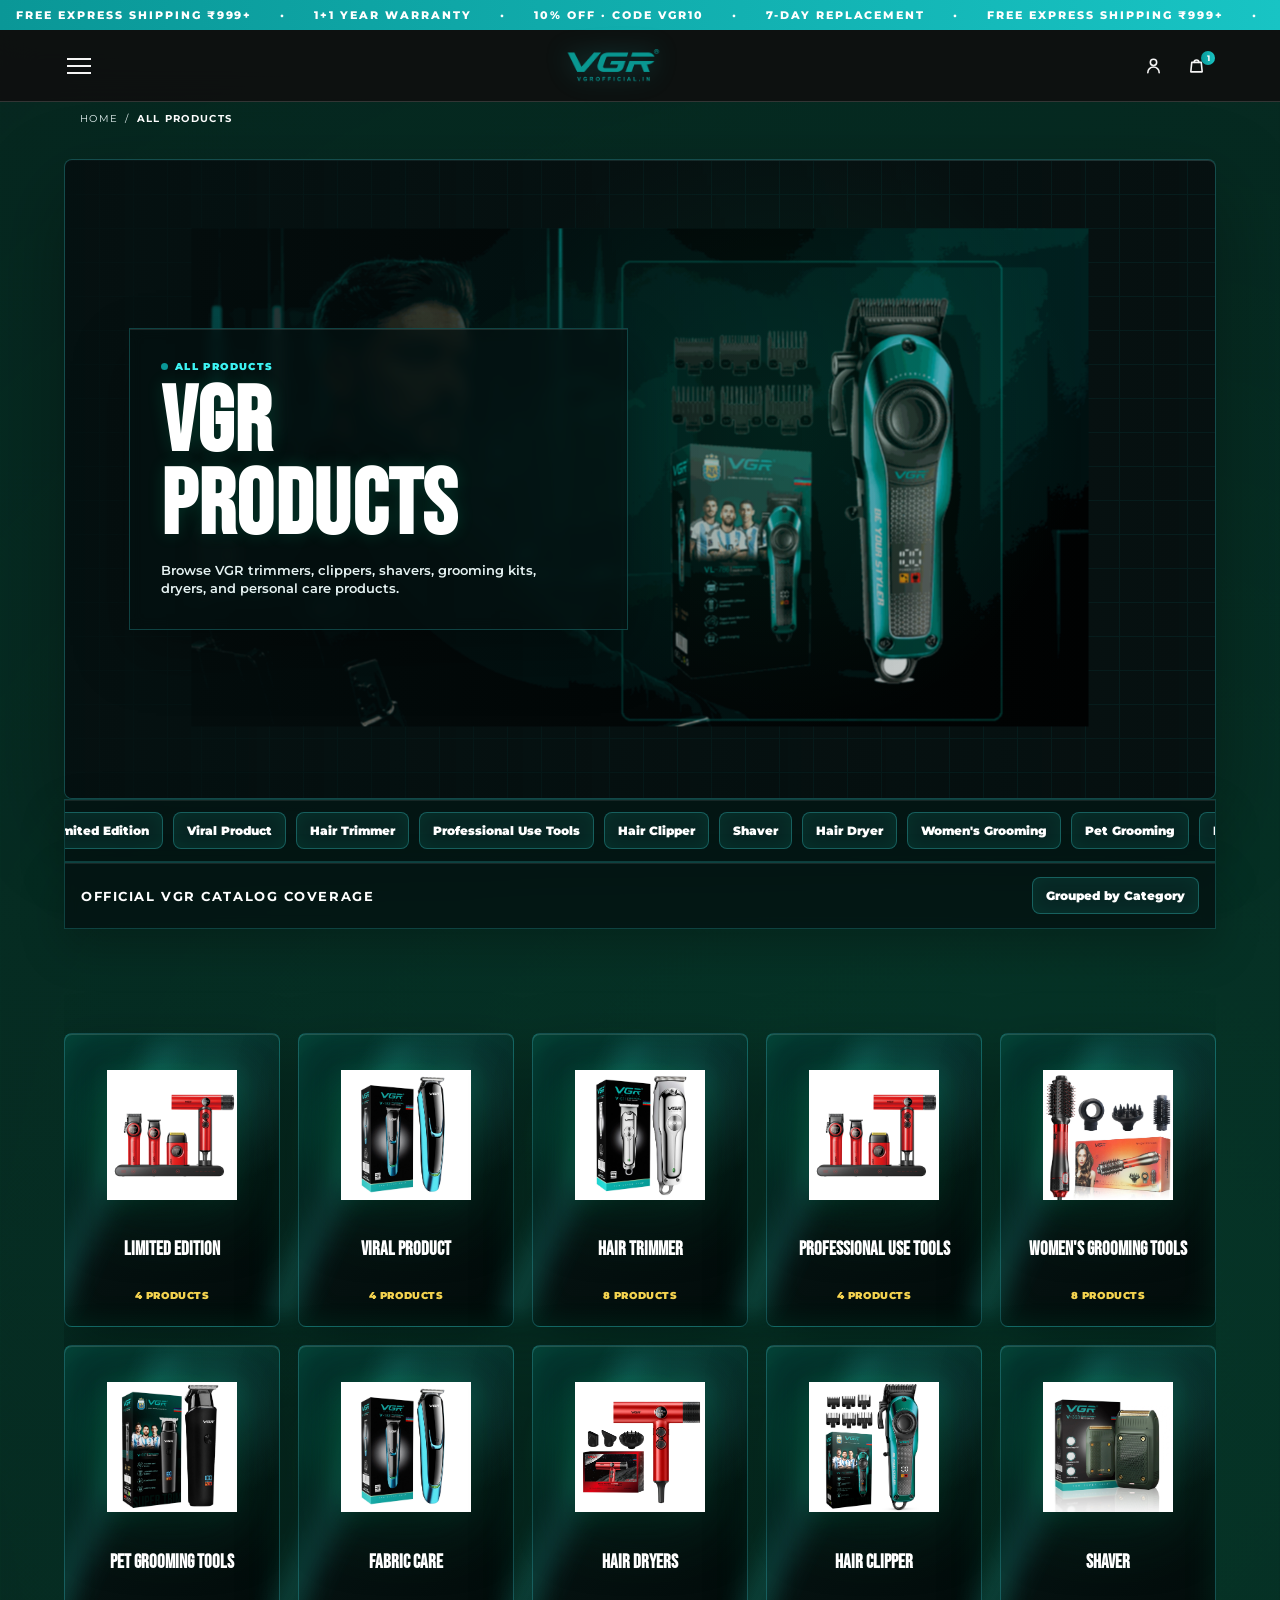
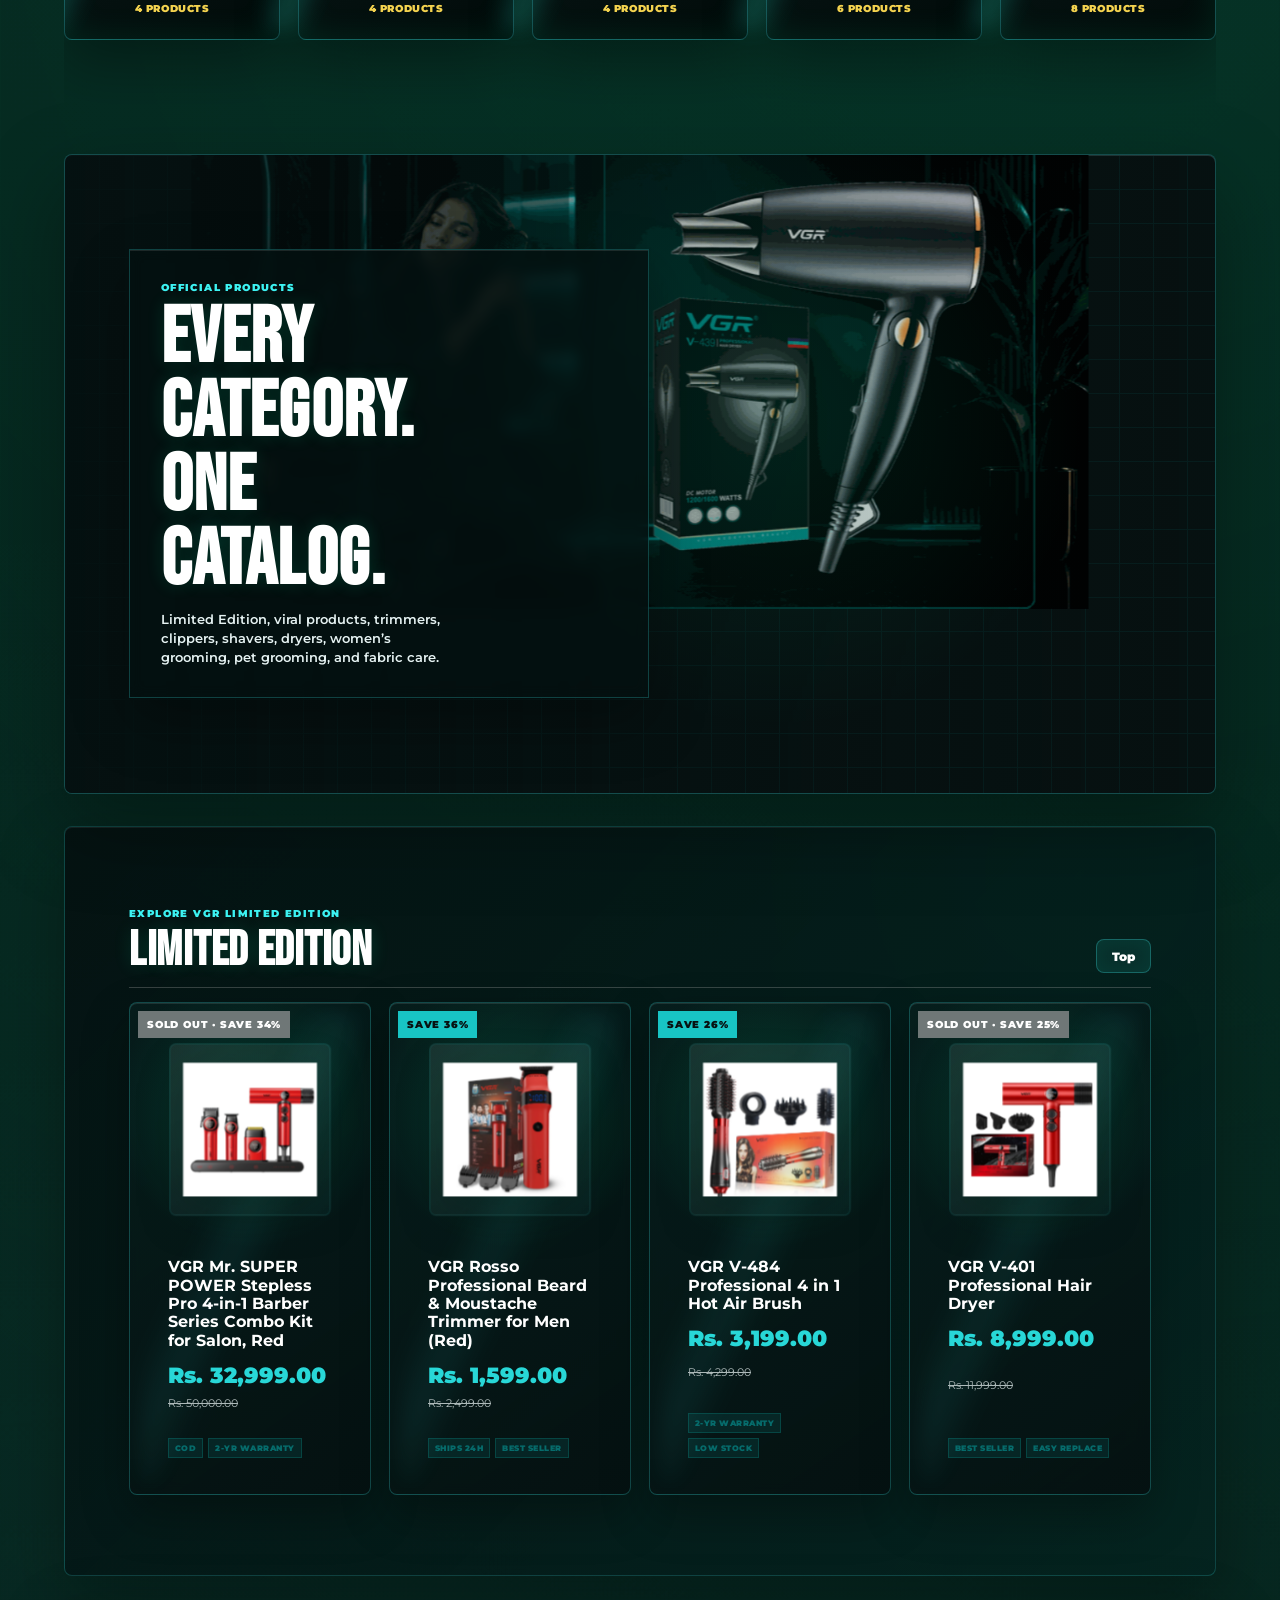
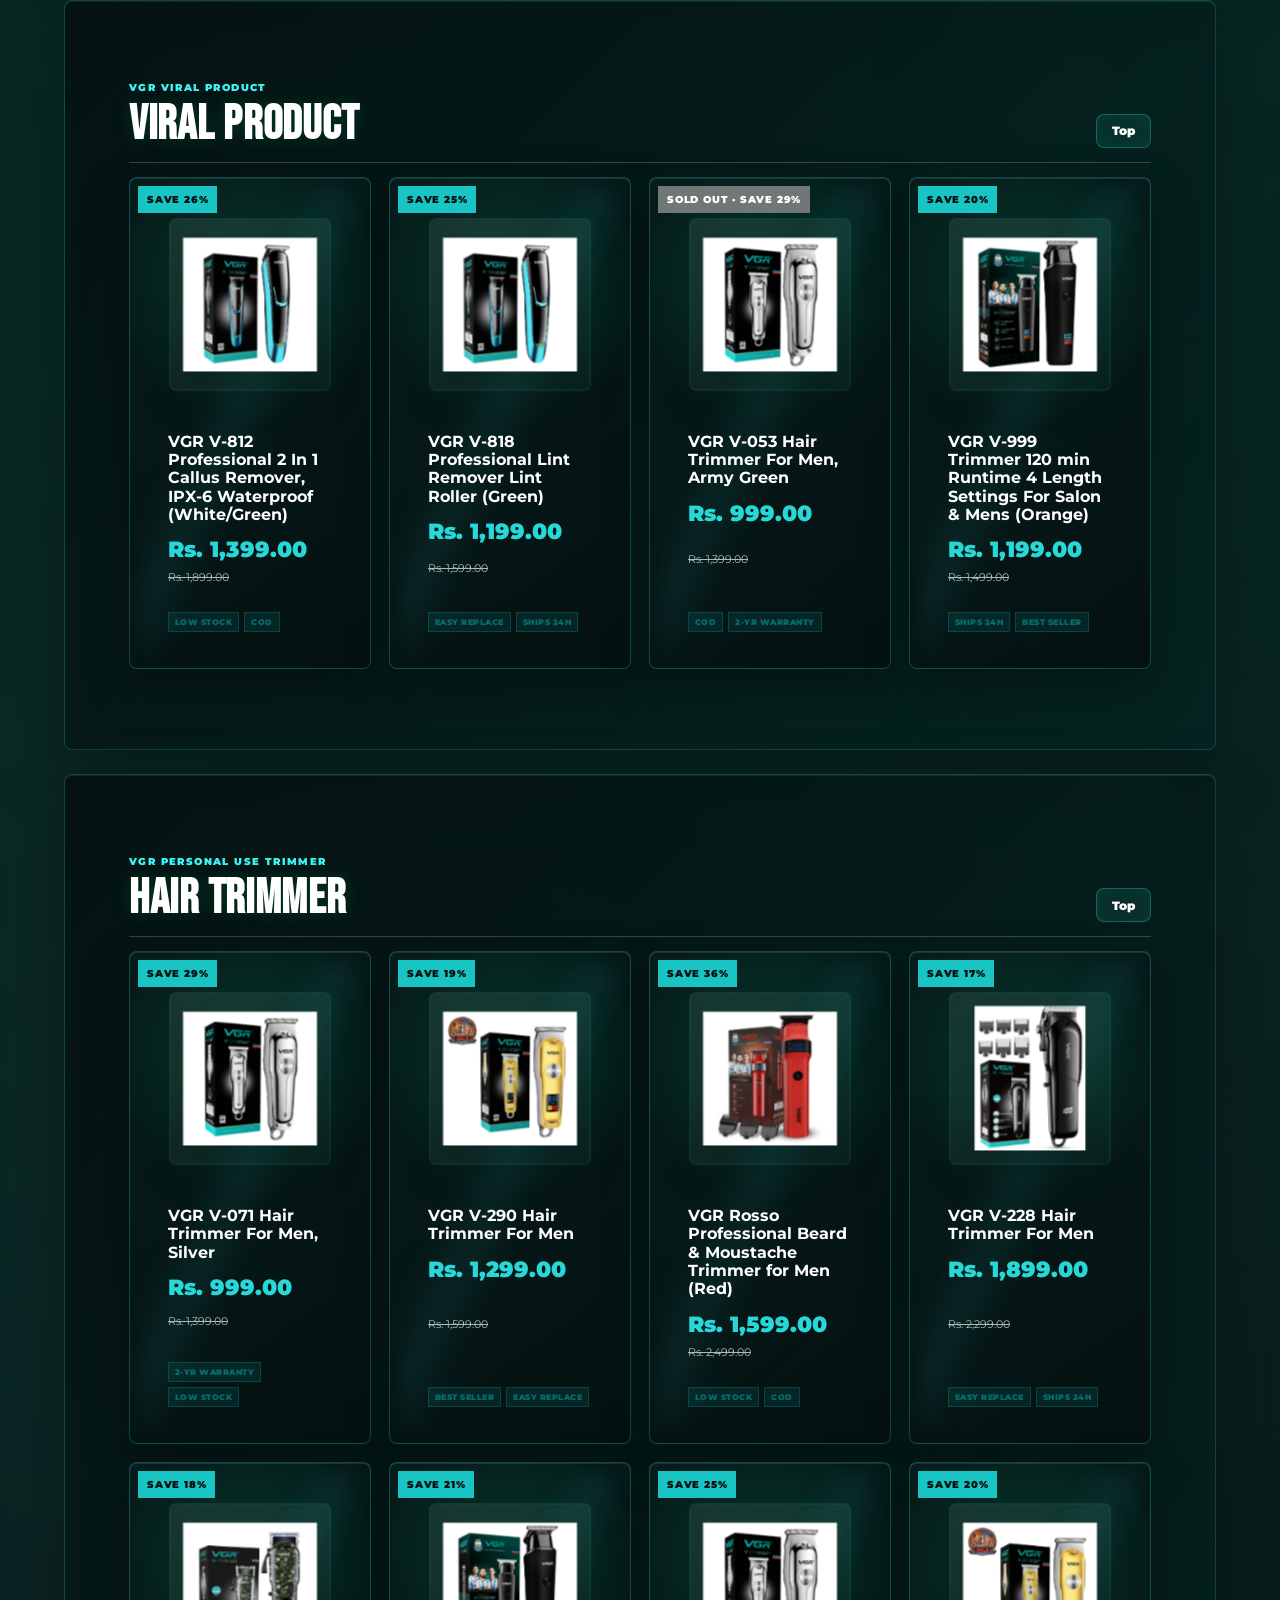
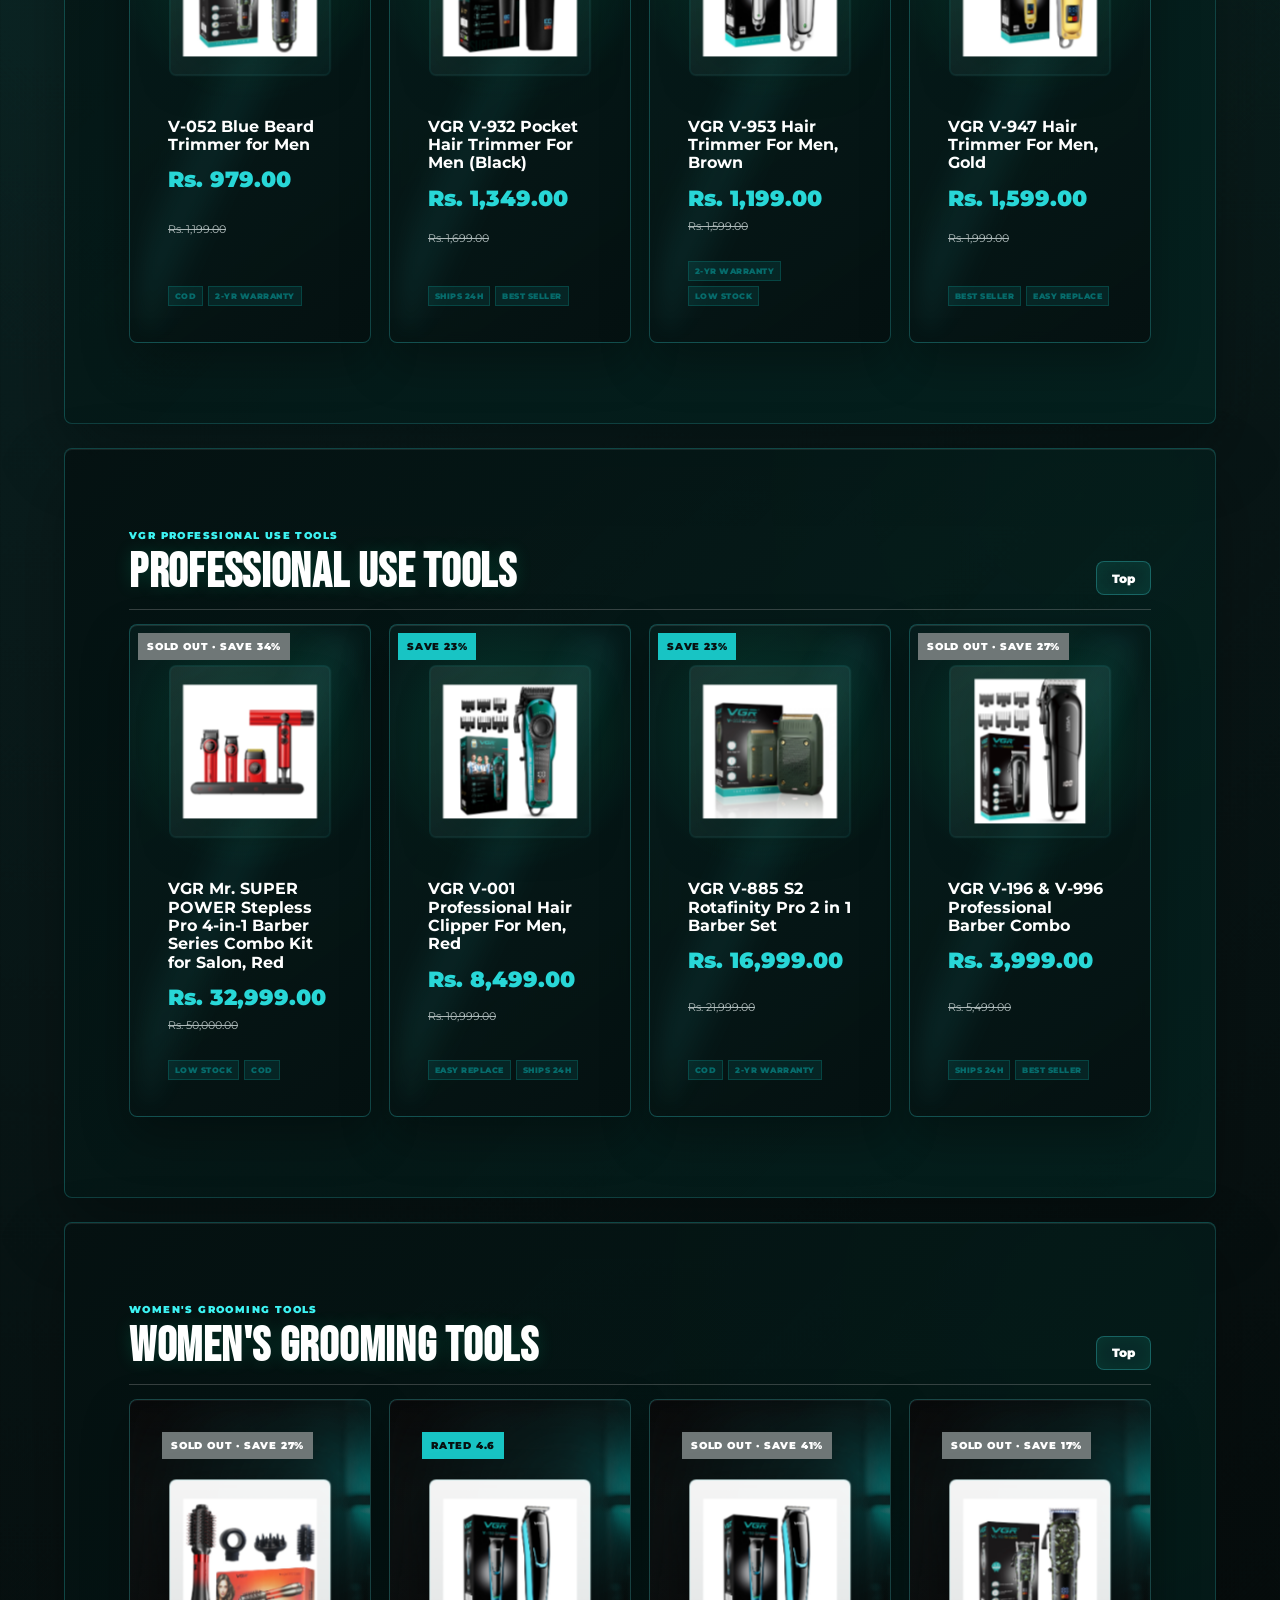
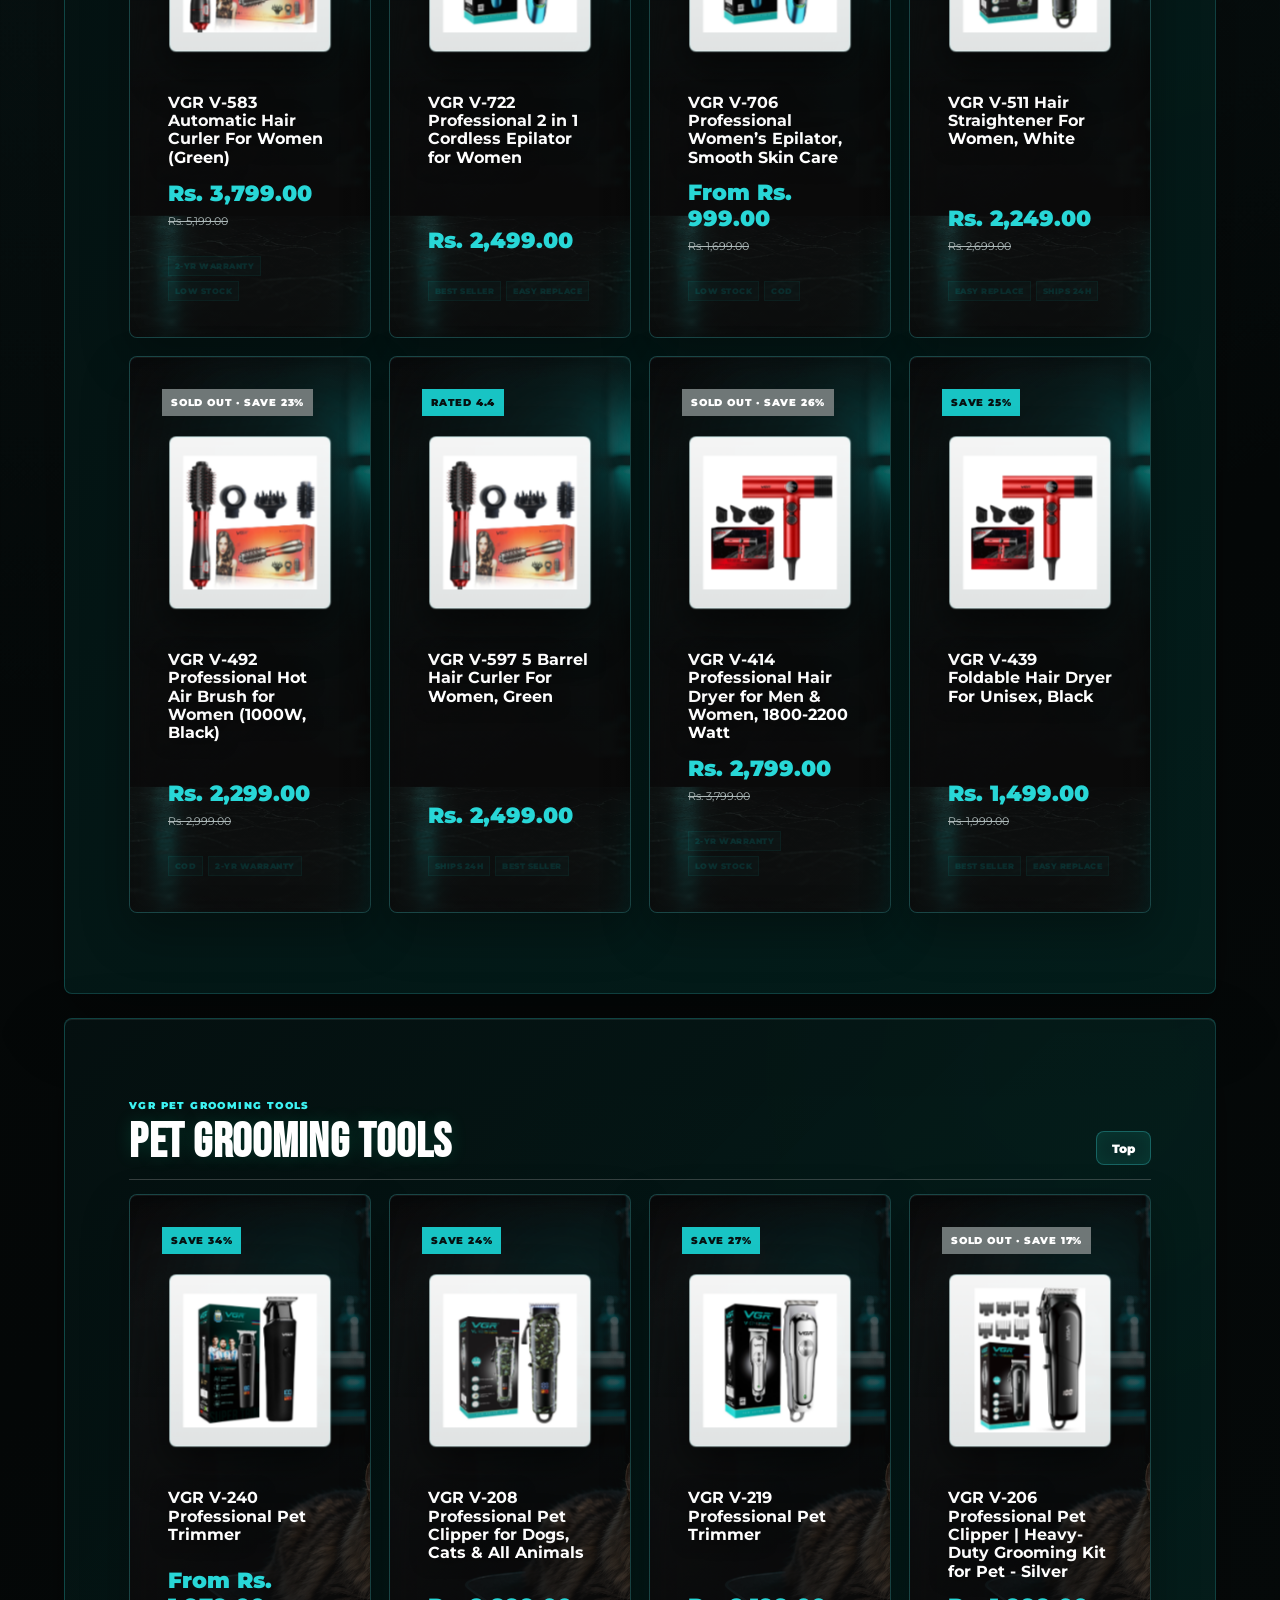
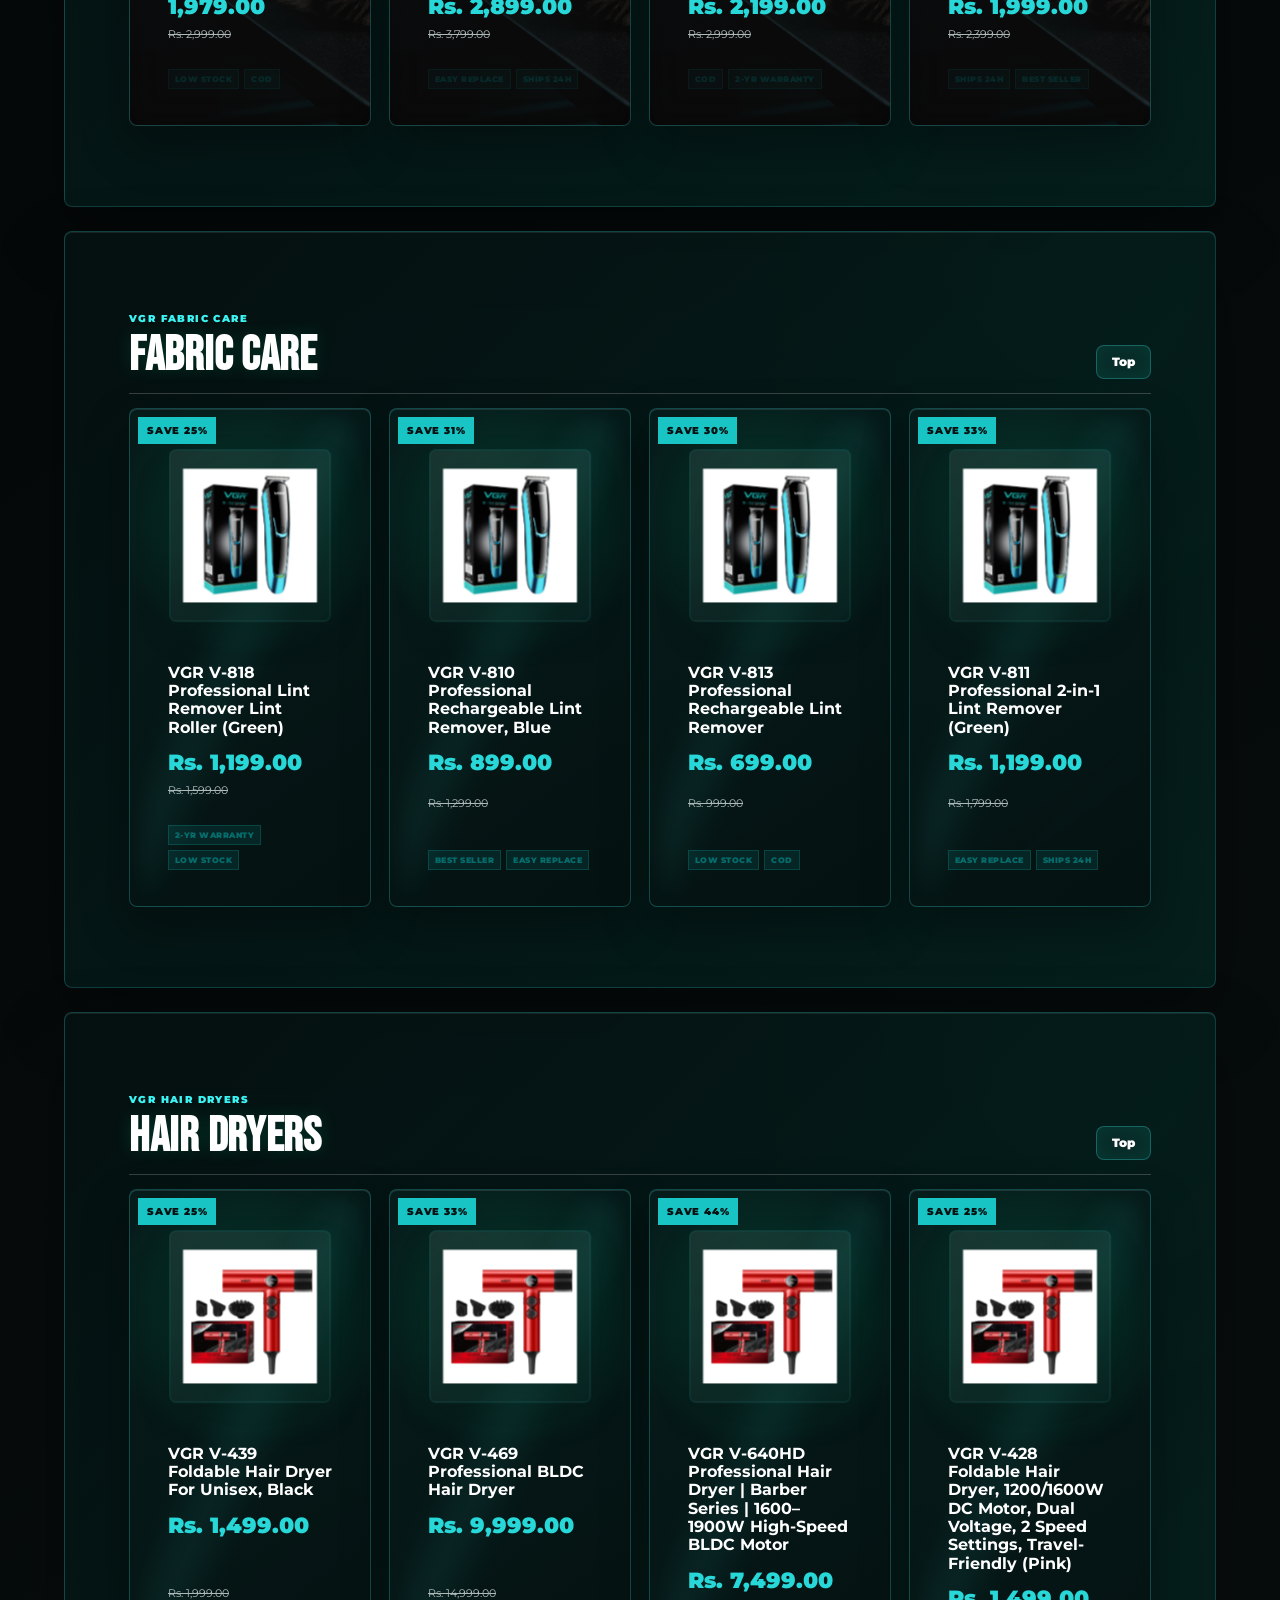
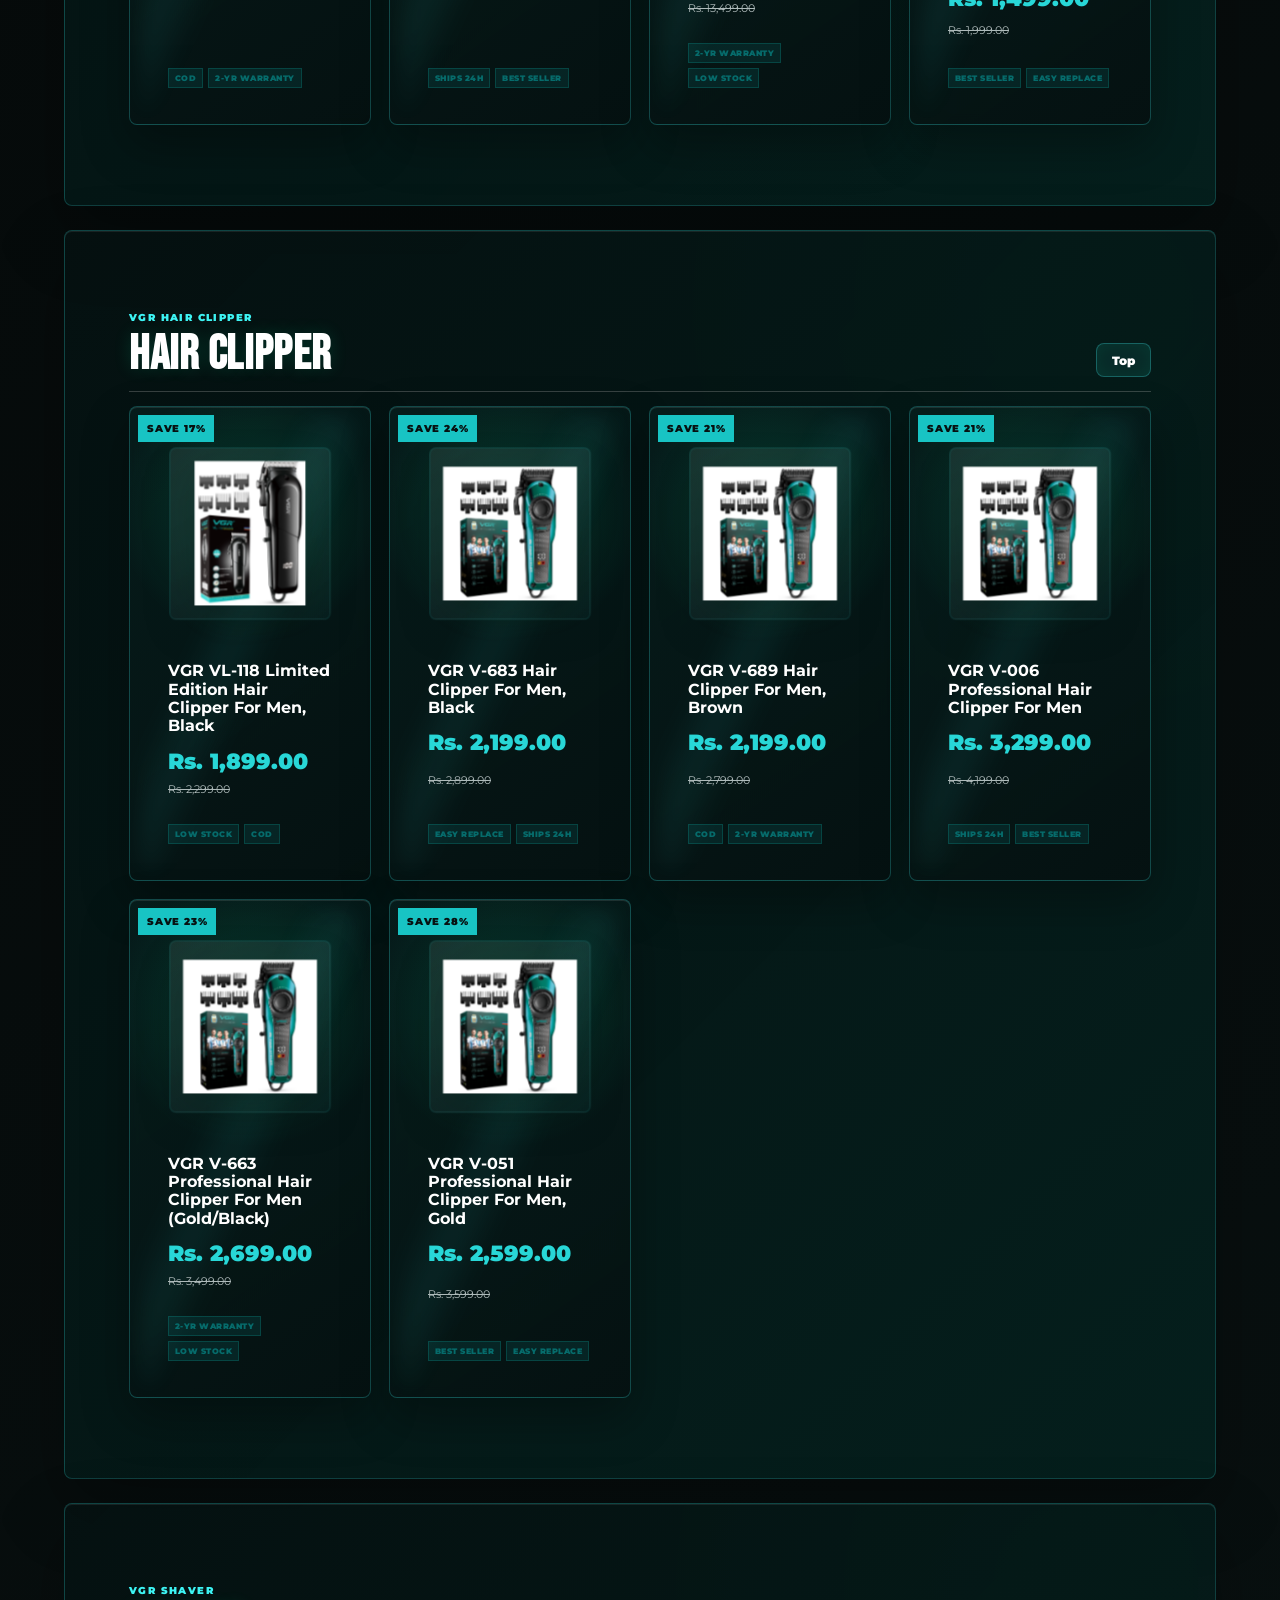
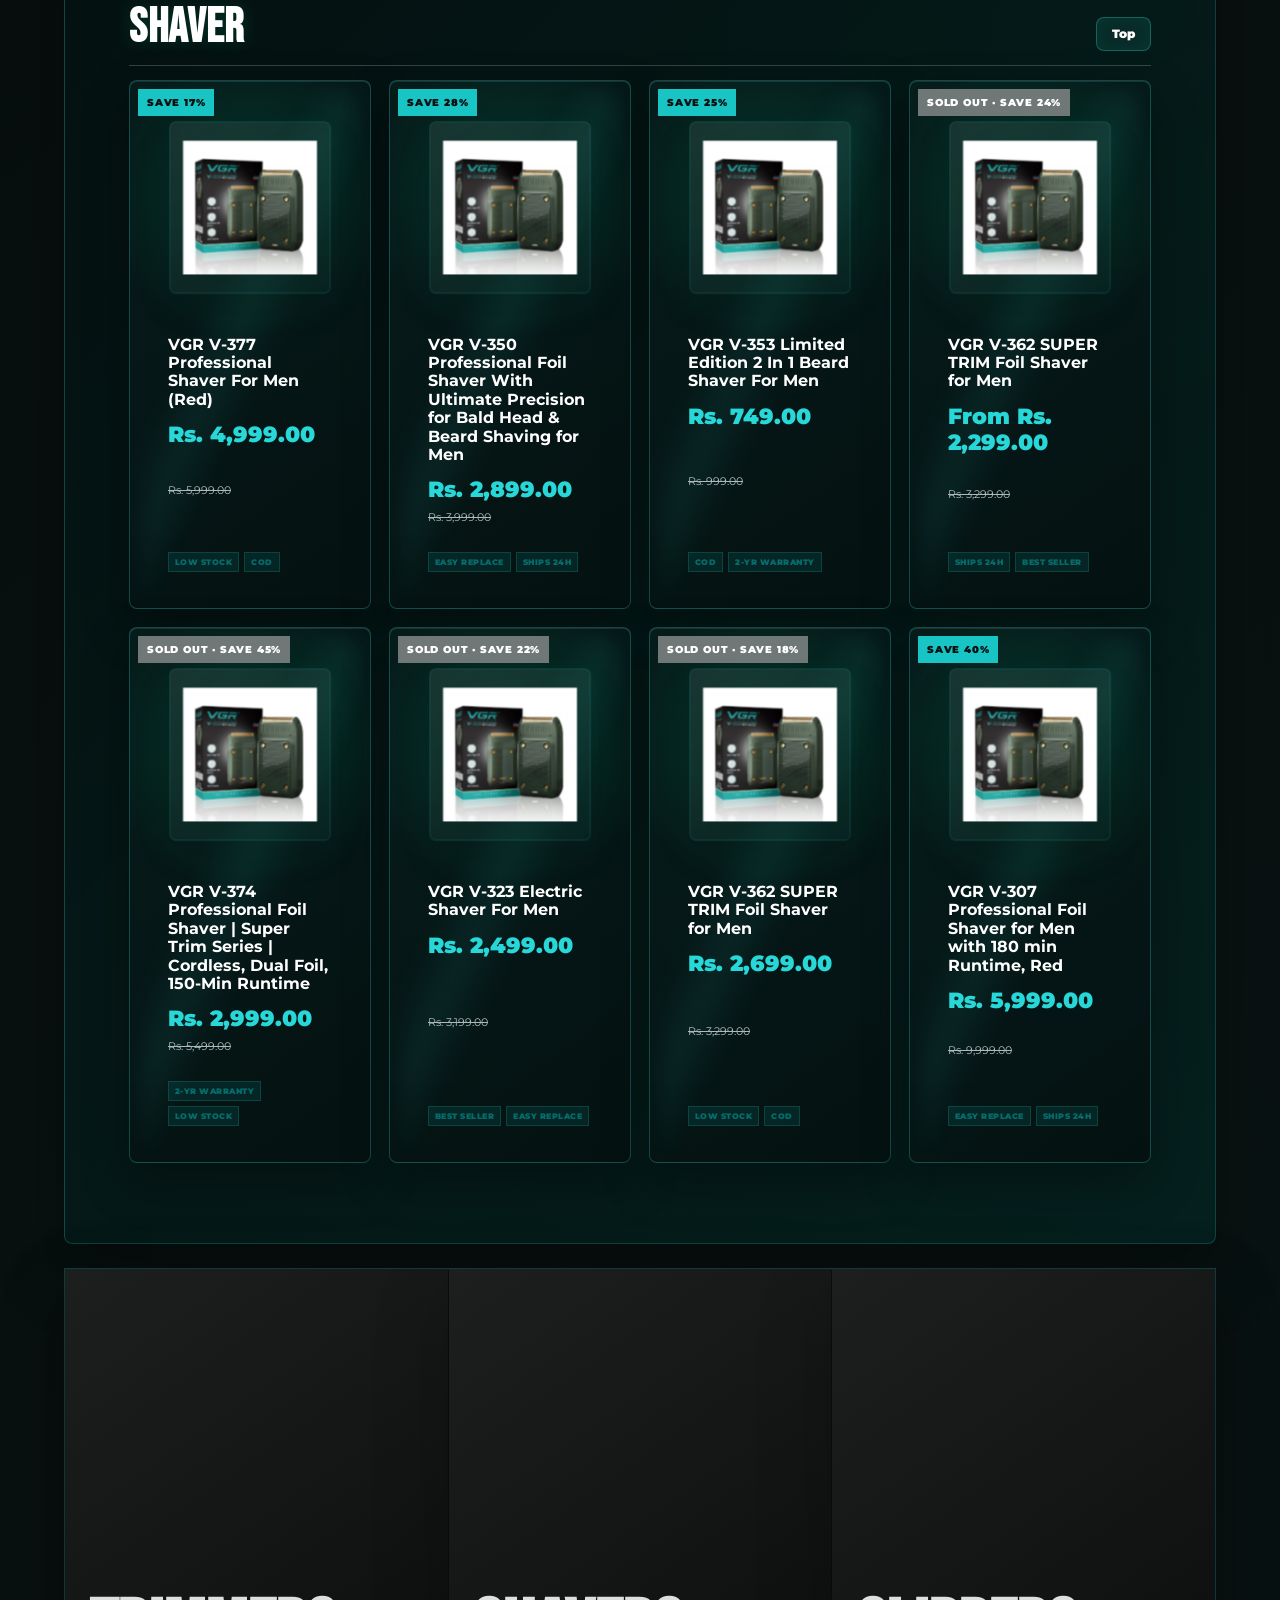
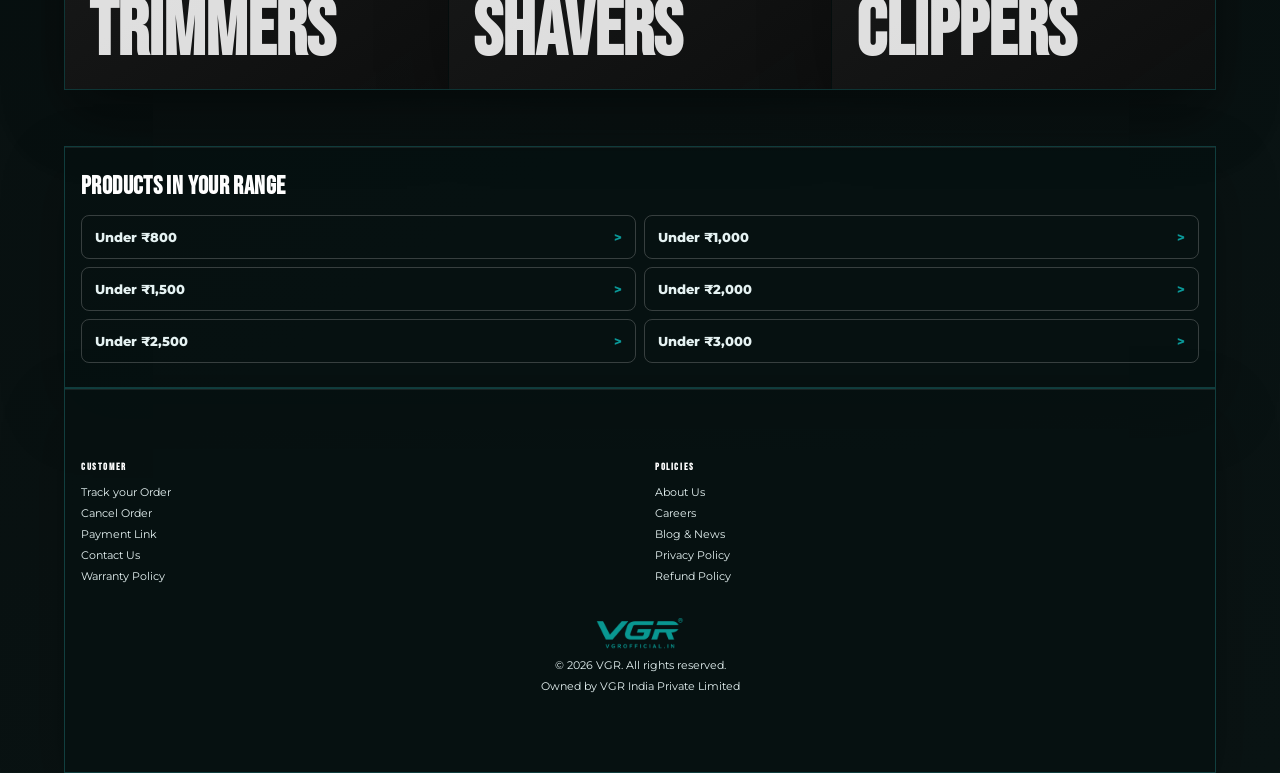
==== commit da03ba55: "Refresh collection page styling" ====
--- a/collection.html
+++ b/collection.html
@@ -31,7 +31,7 @@
       <div class="breadcrumbs">Home <span>/</span> <strong>All Products</strong></div>
       <section class="collection-hero parallax-stage">
         <div><span><i></i>All Products</span><h1>VGR Products</h1><p>Browse VGR trimmers, clippers, shavers, grooming kits, dryers, and personal care products.</p></div>
-        <img data-parallax="0.14" src="assets/official-01.jpg" alt="VGR professional barber kit">
+        <img data-parallax="0.14" src="assets/vl786-cinematic-banner.gif" alt="VGR professional barber kit cinematic banner">
       </section>
 
       <section class="filter-bar" aria-label="Collection filters">
@@ -58,7 +58,7 @@
 
       <section class="collection-promo parallax-stage" id="all-products">
         <div><small>Official Products</small><h2>Every Category. One Catalog.</h2><p>Limited Edition, viral products, trimmers, clippers, shavers, dryers, women’s grooming, pet grooming, and fabric care.</p></div>
-        <img data-parallax="0.1" src="assets/official-01.jpg" alt="VGR barber kit">
+        <img data-parallax="0.1" src="assets/v439-cinematic-banner.gif" alt="VGR product catalog cinematic banner">
       </section>
 
       <section class="catalog-section" id="limited">
@@ -122,9 +122,9 @@
       <section class="catalog-section" id="pet">
         <div class="section-head"><div><small>VGR Pet Grooming Tools</small><h2>Pet Grooming Tools</h2></div><a href="#all-products">Top</a></div>
         <div class="product-grid collection-grid">
-          <a class="product-tile" href="#"><span>Save 34%</span><img src="assets/official-12.jpg" alt=""><b>VGR V-240 Professional Pet Trimmer</b><p><strong>From Rs. 1,979.00</strong><del>Rs. 2,999.00</del></p></a>
+          <a class="product-tile" href="product-v219-pet.html"><span>Save 34%</span><img src="assets/official-12.jpg" alt=""><b>VGR V-240 Professional Pet Trimmer</b><p><strong>From Rs. 1,979.00</strong><del>Rs. 2,999.00</del></p></a>
           <a class="product-tile" href="#"><span>Save 24%</span><img src="assets/official-16.jpg" alt=""><b>VGR V-208 Professional Pet Clipper for Dogs, Cats & All Animals</b><p><strong>Rs. 2,899.00</strong><del>Rs. 3,799.00</del></p></a>
-          <a class="product-tile" href="#"><span>Save 27%</span><img src="assets/official-10.jpg" alt=""><b>VGR V-219 Professional Pet Trimmer</b><p><strong>Rs. 2,199.00</strong><del>Rs. 2,999.00</del></p></a>
+          <a class="product-tile" href="product-v219-pet.html"><span>Save 27%</span><img src="assets/official-10.jpg" alt=""><b>VGR V-219 Professional Pet Trimmer</b><p><strong>Rs. 2,199.00</strong><del>Rs. 2,999.00</del></p></a>
           <a class="product-tile sold-out" href="#"><span>Sold Out · Save 17%</span><img src="assets/official-13.jpg" alt=""><b>VGR V-206 Professional Pet Clipper | Heavy-Duty Grooming Kit for Pet - Silver</b><p><strong>Rs. 1,999.00</strong><del>Rs. 2,399.00</del></p></a>
         </div>
       </section>
--- a/styles.css
+++ b/styles.css
@@ -4576,6 +4576,32 @@
 }
 
 @media (max-width: 639px) {
+  .product-page-spotlight {
+    padding: 14px;
+  }
+
+  .product-page-spotlight .section-head {
+    align-items: start;
+    flex-direction: column;
+  }
+
+  .product-page-spotlight .section-head h2 {
+    font-size: clamp(34px, 11vw, 48px);
+  }
+
+  .spotlight-page-card {
+    min-height: 300px;
+  }
+
+  .spotlight-page-card img {
+    height: 206px;
+    padding: 18px;
+  }
+
+  .spotlight-page-card b {
+    font-size: 30px;
+  }
+
   .stock-board-head {
     align-items: start;
     flex-direction: column;
@@ -4626,6 +4652,22 @@
 }
 
 @media (min-width: 760px) {
+  .product-page-spotlight {
+    padding: 24px;
+  }
+
+  .spotlight-page-grid {
+    grid-template-columns: repeat(3, minmax(0, 1fr));
+  }
+
+  .spotlight-page-card {
+    min-height: 390px;
+  }
+
+  .spotlight-page-card img {
+    height: 258px;
+  }
+
   .stock-board {
     grid-template-columns: minmax(360px, 1fr) minmax(340px, 0.86fr);
     align-items: start;
@@ -5230,17 +5272,19 @@
 .home-page > .topbar { order: 2; }
 .home-page > .store-hero { order: 3; }
 .home-page > .conversion-band { order: 4; }
-.home-page > .category-rail { order: 5; }
-.home-page > .stock-board { order: 6; }
-.home-page > .product-grid-section { order: 7; }
-.home-page > .home-feature { order: 8; }
-.home-page > .parallax-showcase { order: 9; }
-.home-page > .visual-wall { order: 10; }
-.home-page > .brand-proof-grid { order: 11; }
-.home-page > .marketplaces { order: 12; }
-.home-page > footer { order: 13; }
+.home-page > .product-page-spotlight { order: 5; }
+.home-page > .category-rail { order: 6; }
+.home-page > .stock-board { order: 7; }
+.home-page > .product-grid-section { order: 8; }
+.home-page > .home-feature { order: 9; }
+.home-page > .parallax-showcase { order: 10; }
+.home-page > .visual-wall { order: 11; }
+.home-page > .brand-proof-grid { order: 12; }
+.home-page > .marketplaces { order: 13; }
+.home-page > footer { order: 14; }
 
 .home-page .stock-board,
+.home-page .product-page-spotlight,
 .home-page .product-grid-section,
 .home-page .home-feature,
 .home-page .parallax-showcase,
@@ -5253,6 +5297,7 @@
 }
 
 .home-page .conversion-band,
+.home-page .product-page-spotlight,
 .home-page .category-rail,
 .home-page .stock-board,
 .home-page .product-grid-section,
@@ -5274,6 +5319,136 @@
 .home-page .category-rail a {
   min-width: 0;
   flex-basis: auto;
+}
+
+.product-page-spotlight {
+  padding: 18px;
+  border: 1px solid rgba(24,196,196,0.24);
+  background:
+    linear-gradient(135deg, rgba(15,15,15,0.98), rgba(6,107,107,0.72)),
+    var(--matte-black);
+  color: var(--paper);
+  box-shadow: 0 24px 70px rgba(0,0,0,0.22);
+}
+
+.product-page-spotlight .section-head {
+  align-items: end;
+}
+
+.product-page-spotlight .section-head small {
+  color: var(--brand-aqua);
+}
+
+.product-page-spotlight .section-head h2 {
+  max-width: 12ch;
+  color: var(--paper);
+  font-size: clamp(36px, 6vw, 72px);
+  line-height: 0.9;
+}
+
+.product-page-spotlight .section-head a {
+  border: 1px solid rgba(24,196,196,0.52);
+  background: rgba(24,196,196,0.12);
+  color: var(--paper);
+}
+
+.spotlight-page-grid {
+  display: grid;
+  gap: 12px;
+}
+
+.spotlight-page-card {
+  position: relative;
+  display: grid;
+  min-width: 0;
+  min-height: 330px;
+  overflow: hidden;
+  border: 1px solid rgba(24,196,196,0.24);
+  background: linear-gradient(180deg, rgba(255,255,255,0.98), rgba(245,251,251,0.96));
+  color: var(--matte-black);
+  text-decoration: none;
+}
+
+.spotlight-page-card::before {
+  content: "";
+  position: absolute;
+  inset: 0;
+  background:
+    linear-gradient(180deg, transparent 42%, rgba(15,15,15,0.86) 100%),
+    radial-gradient(circle at 70% 24%, rgba(24,196,196,0.16), transparent 36%);
+  z-index: 1;
+  pointer-events: none;
+}
+
+.spotlight-page-card > span {
+  position: absolute;
+  z-index: 2;
+  top: 12px;
+  left: 12px;
+  padding: 7px 9px;
+  background: var(--brand);
+  color: var(--paper);
+  font-size: 10px;
+  font-weight: 950;
+  letter-spacing: 0.1em;
+  text-transform: uppercase;
+}
+
+.spotlight-page-card img {
+  width: 100%;
+  height: 230px;
+  object-fit: contain;
+  padding: 22px;
+  transform: scale(0.96);
+  transition: transform 260ms ease;
+}
+
+.spotlight-page-card:hover img {
+  transform: scale(1);
+}
+
+.spotlight-page-card div {
+  position: relative;
+  z-index: 2;
+  display: grid;
+  align-content: end;
+  gap: 8px;
+  min-height: 112px;
+  padding: 16px;
+  color: var(--paper);
+}
+
+.spotlight-page-card small {
+  color: var(--brand-aqua);
+  font-size: 10px;
+  font-weight: 950;
+  letter-spacing: 0.14em;
+  text-transform: uppercase;
+}
+
+.spotlight-page-card b {
+  max-width: 13ch;
+  color: var(--paper);
+  font-size: clamp(26px, 5vw, 42px);
+  line-height: 0.92;
+  text-transform: uppercase;
+}
+
+.spotlight-page-card p {
+  display: flex;
+  align-items: baseline;
+  gap: 8px;
+  margin: 0;
+}
+
+.spotlight-page-card strong {
+  color: var(--brand-aqua);
+  font-size: 22px;
+  font-weight: 950;
+}
+
+.spotlight-page-card del {
+  color: rgba(255,255,255,0.46);
 }
 
 .home-page .stock-board {
@@ -7050,35 +7225,44 @@
 }
 
 /* White women-focused V-439 product page */
-body:has(.v439-white-page) {
+body:has(.v439-white-page),
+body:has(.v219-pet-white-page) {
   background: #fff;
 }
 
-.v439-white-page {
+.v439-white-page,
+.v219-pet-white-page {
   background:
     radial-gradient(circle at 78% 8%, rgba(24,196,196,0.11), transparent 30%),
     linear-gradient(180deg, #fff, #f7fbfb 48%, #fff);
   color: var(--matte-black);
 }
 
-.v439-white-page .offer-strip {
+.v439-white-page .offer-strip,
+.v219-pet-white-page .offer-strip {
   background: var(--matte-black);
 }
 
-.v439-white-page .topbar {
+.v439-white-page .topbar,
+.v219-pet-white-page .topbar {
   background: rgba(255,255,255,0.86);
   border-color: rgba(15,15,15,0.08);
   color: var(--matte-black);
 }
 
-.v439-white-page .icon-button span {
+.v439-white-page .icon-button span,
+.v219-pet-white-page .icon-button span {
   background: var(--matte-black);
 }
 
 .v439-white-page .breadcrumbs,
 .v439-white-page .breadcrumbs strong,
 .v439-white-page p,
-.v439-white-page li {
+.v439-white-page li,
+.v219-pet-white-page .breadcrumbs,
+.v219-pet-white-page .breadcrumbs strong,
+.v219-pet-white-page p,
+.v219-pet-white-page li {
   color: rgba(15,15,15,0.72);
 }
 
@@ -7089,25 +7273,36 @@
 .v439-white-page .delivery-check,
 .v439-white-page .v439-feature-band,
 .v439-white-page .v439-story,
-.v439-white-page .reviews-section {
+.v439-white-page .reviews-section,
+.v219-pet-white-page .pdp-hero,
+.v219-pet-white-page .pdp-gallery,
+.v219-pet-white-page .pdp-summary,
+.v219-pet-white-page .offer-panel,
+.v219-pet-white-page .delivery-check,
+.v219-pet-white-page .v219-pet-feature-band,
+.v219-pet-white-page .v219-pet-story,
+.v219-pet-white-page .reviews-section {
   background: rgba(255,255,255,0.92);
   border-color: rgba(15,15,15,0.08);
   box-shadow: 0 24px 70px rgba(15,15,15,0.08);
 }
 
-.v439-white-page .pdp-hero {
+.v439-white-page .pdp-hero,
+.v219-pet-white-page .pdp-hero {
   position: relative;
   overflow: hidden;
 }
 
-.v439-ai-panel {
+.v439-ai-panel,
+.v219-pet-ai-panel {
   position: absolute;
   inset: 0;
   z-index: 0;
   pointer-events: none;
 }
 
-.v439-ai-panel::after {
+.v439-ai-panel::after,
+.v219-pet-ai-panel::after {
   content: "";
   position: absolute;
   inset: 0;
@@ -7116,7 +7311,8 @@
     linear-gradient(180deg, rgba(255,255,255,0.26), rgba(255,255,255,0.9));
 }
 
-.v439-ai-panel img {
+.v439-ai-panel img,
+.v219-pet-ai-panel img {
   width: 100%;
   height: 100%;
   object-fit: cover;
@@ -7124,30 +7320,67 @@
   filter: saturate(1.02) contrast(1.02);
 }
 
+.v219-pet-ai-panel img {
+  object-position: right bottom;
+}
+
 .v439-white-page .pdp-gallery,
-.v439-white-page .pdp-summary {
+.v439-white-page .pdp-summary,
+.v219-pet-white-page .pdp-gallery,
+.v219-pet-white-page .pdp-summary {
   position: relative;
   z-index: 1;
 }
 
-.v439-white-page .gallery-frame {
+.v439-white-page .gallery-frame,
+.v219-pet-white-page .gallery-frame {
   background:
     radial-gradient(circle at 58% 42%, rgba(24,196,196,0.11), transparent 34%),
     #fff;
   border-color: rgba(15,15,15,0.08);
 }
 
-.v439-white-page .gallery-frame img {
+.v439-white-page .gallery-frame img,
+.v219-pet-white-page .gallery-frame img {
   filter: drop-shadow(0 28px 30px rgba(15,15,15,0.18));
 }
 
 .v439-white-page .pdp-summary h1,
 .v439-white-page .section-head h2,
-.v439-white-page .v439-story h2 {
+.v439-white-page .v439-story h2,
+.v219-pet-white-page .pdp-summary h1,
+.v219-pet-white-page .section-head h2,
+.v219-pet-white-page .v219-pet-story h2 {
   color: var(--matte-black);
 }
 
-.v439-white-page .v439-lede {
+.v219-pet-white-page .pdp-summary h1 {
+  max-width: 100%;
+  font-size: clamp(42px, 5.3vw, 72px);
+  line-height: 0.9;
+}
+
+.v439-white-page .pdp-summary h1 {
+  max-width: 100%;
+  font-size: clamp(42px, 5.3vw, 72px);
+  line-height: 0.9;
+}
+
+.v439-white-page .pdp-summary h1 span,
+.v219-pet-white-page .pdp-summary h1 span {
+  white-space: normal;
+}
+
+.v439-white-page .v439-feature-band,
+.v219-pet-white-page .v219-pet-feature-band,
+.v439-white-page .v439-story,
+.v219-pet-white-page .v219-pet-story {
+  width: var(--pdp-container);
+  margin-inline: auto;
+}
+
+.v439-white-page .v439-lede,
+.v219-pet-white-page .v219-pet-lede {
   max-width: 620px;
   font-size: 16px;
   line-height: 1.6;
@@ -7157,63 +7390,212 @@
 .v439-white-page .pdp-category,
 .v439-white-page .purchase-signal,
 .v439-white-page .section-head small,
-.v439-white-page .v439-story small {
+.v439-white-page .v439-story small,
+.v219-pet-white-page .pdp-category,
+.v219-pet-white-page .purchase-signal,
+.v219-pet-white-page .section-head small,
+.v219-pet-white-page .v219-pet-story small {
   color: var(--brand);
 }
 
 .v439-white-page .price-row strong,
 .v439-white-page .review-line span,
-.v439-white-page .product-tile strong {
+.v439-white-page .product-tile strong,
+.v219-pet-white-page .price-row strong,
+.v219-pet-white-page .review-line span,
+.v219-pet-white-page .product-tile strong {
   color: var(--brand);
 }
 
 .v439-white-page .price-row del,
-.v439-white-page .review-line em {
+.v439-white-page .review-line em,
+.v219-pet-white-page .price-row del,
+.v219-pet-white-page .review-line em {
   color: rgba(15,15,15,0.4);
 }
 
 .v439-white-page .qty-control,
 .v439-white-page .delivery-check input,
 .v439-white-page .coupon-grid article,
-.v439-white-page .trust-row span {
+.v439-white-page .trust-row span,
+.v219-pet-white-page .qty-control,
+.v219-pet-white-page .delivery-check input,
+.v219-pet-white-page .coupon-grid article,
+.v219-pet-white-page .trust-row span {
   background: #fff;
   color: var(--matte-black);
   border-color: rgba(15,15,15,0.1);
 }
 
-.v439-feature-grid {
+.v439-feature-grid,
+.v219-pet-feature-grid {
   display: grid;
   grid-template-columns: repeat(4, minmax(0, 1fr));
   gap: 12px;
 }
 
-.v439-feature-grid article {
+.v439-feature-grid article,
+.v219-pet-feature-grid article {
   min-height: 160px;
   padding: 20px;
   border: 1px solid rgba(15,15,15,0.08);
   background: linear-gradient(180deg, #fff, #f7fbfb);
 }
 
-.v439-feature-grid b {
+.v439-feature-grid b,
+.v219-pet-feature-grid b {
   display: block;
   color: var(--matte-black);
   font-size: 18px;
   line-height: 1.15;
 }
 
-.v439-feature-grid p {
+.v439-feature-grid p,
+.v219-pet-feature-grid p {
   margin: 12px 0 0;
   line-height: 1.5;
 }
 
-.v439-story {
+.v439-parallax-showcase {
+  position: relative;
+  min-height: clamp(620px, 72vw, 820px);
+  overflow: hidden;
+  margin: var(--section-y) auto;
+  padding: clamp(24px, 5vw, 70px);
+  border: 1px solid rgba(24,196,196,0.28);
+  border-radius: var(--ui-radius);
+  background: #0D0D16;
+  color: #FFFFFF;
+  isolation: isolate;
+  box-shadow: 0 28px 90px rgba(0,0,0,0.28);
+}
+
+.v439-parallax-showcase::before {
+  content: "";
+  position: absolute;
+  inset: 0;
+  z-index: 1;
+  background:
+    linear-gradient(90deg, rgba(13,13,22,0.92) 0%, rgba(13,13,22,0.62) 38%, rgba(13,13,22,0.08) 100%),
+    radial-gradient(circle at 22% 24%, rgba(24,196,196,0.22), transparent 30%),
+    linear-gradient(180deg, rgba(13,13,22,0.08), rgba(13,13,22,0.7));
+  pointer-events: none;
+}
+
+.v439-showcase-bg {
+  position: absolute;
+  inset: 0;
+  z-index: 0;
+  width: 100%;
+  height: 100%;
+  object-fit: cover;
+  object-position: center;
+  filter: saturate(1.08) contrast(1.06);
+}
+
+.v439-showcase-copy {
+  position: relative;
+  z-index: 3;
+  display: grid;
+  align-content: center;
+  gap: 16px;
+  max-width: min(520px, 92%);
+  min-height: 100%;
+}
+
+.v439-showcase-copy small {
+  color: #3DF3F3;
+  font-weight: 950;
+  letter-spacing: 0.18em;
+  text-transform: uppercase;
+}
+
+.v439-showcase-copy h2 {
+  max-width: 10ch;
+  color: #FFFFFF;
+  font-size: clamp(48px, 7vw, 96px);
+  line-height: 0.86;
+}
+
+.v439-showcase-copy p {
+  max-width: 50ch;
+  color: #E5E7EB;
+  font-size: clamp(14px, 1.4vw, 17px);
+  line-height: 1.7;
+}
+
+.v439-showcase-copy div {
+  display: flex;
+  flex-wrap: wrap;
+  gap: 8px;
+  margin-top: 4px;
+}
+
+.v439-showcase-copy span,
+.v439-showcase-card figcaption {
+  border: 1px solid rgba(244,211,94,0.46);
+  border-radius: 999px;
+  background: rgba(6,63,63,0.72);
+  color: #FFFFFF;
+  font-size: 11px;
+  font-weight: 950;
+  letter-spacing: 0.08em;
+  padding: 9px 12px;
+  text-transform: uppercase;
+}
+
+.v439-showcase-card {
+  position: absolute;
+  z-index: 4;
+  display: grid;
+  gap: 10px;
+  margin: 0;
+  padding: 10px;
+  border: 1px solid rgba(61,243,243,0.38);
+  border-radius: var(--ui-radius);
+  background: rgba(255,255,255,0.92);
+  box-shadow: 0 28px 60px rgba(0,0,0,0.38);
+}
+
+.v439-showcase-card img {
+  display: block;
+  width: 100%;
+  height: 100%;
+  min-height: 0;
+  object-fit: contain;
+}
+
+.v439-showcase-card figcaption {
+  justify-self: start;
+  background: #05706B;
+  border-color: rgba(61,243,243,0.48);
+  box-shadow: 0 12px 28px rgba(0,0,0,0.2);
+}
+
+.v439-showcase-card--hero {
+  right: clamp(24px, 6vw, 92px);
+  bottom: clamp(26px, 5vw, 74px);
+  width: clamp(220px, 27vw, 390px);
+  aspect-ratio: 1 / 0.92;
+}
+
+.v439-showcase-card--detail {
+  right: clamp(250px, 34vw, 530px);
+  top: clamp(28px, 7vw, 96px);
+  width: clamp(150px, 16vw, 240px);
+  aspect-ratio: 1 / 0.9;
+}
+
+.v439-story,
+.v219-pet-story {
   display: grid;
   grid-template-columns: minmax(280px, 0.9fr) 1fr;
   align-items: center;
   gap: clamp(24px, 5vw, 72px);
 }
 
-.v439-story img {
+.v439-story img,
+.v219-pet-story img {
   width: 100%;
   max-height: 520px;
   object-fit: contain;
@@ -7221,47 +7603,106 @@
   filter: drop-shadow(0 24px 32px rgba(15,15,15,0.12));
 }
 
-.v439-story h2 {
+.v439-story h2,
+.v219-pet-story h2 {
   margin: 8px 0 14px;
   font-size: clamp(40px, 5vw, 74px);
   line-height: 0.92;
 }
 
-.v439-white-page footer {
+.v439-white-page footer,
+.v219-pet-white-page footer {
   background: #fff !important;
   color: var(--matte-black);
   border-top: 1px solid rgba(15,15,15,0.08);
 }
 
 .v439-white-page footer h4,
-.v439-white-page footer p {
+.v439-white-page footer p,
+.v219-pet-white-page footer h4,
+.v219-pet-white-page footer p {
   color: rgba(15,15,15,0.72);
 }
 
 @media (max-width: 900px) {
-  .v439-feature-grid {
+  .v439-feature-grid,
+  .v219-pet-feature-grid {
     grid-template-columns: repeat(2, minmax(0, 1fr));
   }
 
-  .v439-story {
+  .v439-parallax-showcase {
+    min-height: 1040px;
+    padding: 22px;
+  }
+
+  .v439-parallax-showcase::before {
+    background:
+      linear-gradient(180deg, rgba(13,13,22,0.78) 0%, rgba(13,13,22,0.34) 48%, rgba(13,13,22,0.88) 100%),
+      radial-gradient(circle at 36% 18%, rgba(24,196,196,0.2), transparent 30%);
+  }
+
+  .v439-showcase-bg {
+    object-position: 60% center;
+  }
+
+  .v439-showcase-copy {
+    max-width: 100%;
+    min-height: 0;
+    align-content: start;
+  }
+
+  .v439-showcase-copy h2 {
+    max-width: 9ch;
+  }
+
+  .v439-showcase-card--hero {
+    right: 18px;
+    bottom: 104px;
+    width: min(78%, 280px);
+  }
+
+  .v439-showcase-card--detail {
+    left: 22px;
+    right: auto;
+    top: auto;
+    bottom: 365px;
+    width: min(44%, 164px);
+  }
+
+  .v439-story,
+  .v219-pet-story {
     grid-template-columns: 1fr;
   }
 }
 
 @media (max-width: 639px) {
-  .v439-ai-panel {
+  .v439-ai-panel,
+  .v219-pet-ai-panel {
     opacity: 0.55;
   }
 
+  .v439-white-page .pdp-summary h1,
+  .v219-pet-white-page .pdp-summary h1 {
+    font-size: clamp(48px, 14vw, 68px);
+  }
+
+  .v219-pet-white-page .pdp-summary h1 {
+    font-size: clamp(34px, 10.5vw, 42px);
+    line-height: 0.95;
+  }
+
   .v439-white-page .pdp-summary h1 {
-    font-size: clamp(48px, 14vw, 68px);
-  }
-
-  .v439-feature-grid {
+    font-size: clamp(34px, 10.5vw, 42px);
+    line-height: 0.95;
+  }
+
+  .v439-feature-grid,
+  .v219-pet-feature-grid {
     grid-template-columns: 1fr;
   }
 
-  .v439-feature-grid article {
+  .v439-feature-grid article,
+  .v219-pet-feature-grid article {
     min-height: 0;
   }
 }
@@ -7313,3 +7754,2692 @@
     line-height: 1.35;
   }
 }
+
+/* Complete home page merchandising system */
+.signup-popup { position: fixed; inset: 0; z-index: 1000; display: grid; place-items: center; padding: 18px; background: rgba(0,0,0,0.68); backdrop-filter: blur(8px); }
+.signup-popup[hidden] { display: none; }
+.signup-dialog { position: relative; width: min(420px, 100%); padding: 26px; border: 1px solid rgba(24,196,196,0.36); background: linear-gradient(145deg, rgba(15,15,15,0.98), rgba(6,107,107,0.92)); color: var(--paper); box-shadow: 0 30px 90px rgba(0,0,0,0.45); }
+.signup-dialog > button { position: absolute; top: 10px; right: 10px; width: 34px; height: 34px; border: 1px solid rgba(255,255,255,0.18); background: rgba(255,255,255,0.06); color: var(--paper); font-size: 22px; }
+.signup-dialog small, .signup-dialog h2, .signup-dialog p { color: var(--paper); }
+.signup-dialog small { color: var(--brand-aqua); font-weight: 950; letter-spacing: 0.15em; text-transform: uppercase; }
+.signup-dialog h2 { max-width: 10ch; margin: 10px 0; font-size: 48px; line-height: 0.9; }
+.signup-dialog p { color: rgba(245,245,245,0.74); line-height: 1.5; }
+.signup-dialog form, .footer-newsletter form { display: grid; grid-template-columns: minmax(0, 1fr) auto; gap: 8px; margin-top: 18px; }
+.signup-dialog input, .footer-newsletter input { min-width: 0; height: 44px; border: 1px solid rgba(24,196,196,0.28); background: #fff; color: var(--matte-black); padding: 0 12px; font: 800 12px var(--body); }
+.signup-dialog form button, .footer-newsletter form button { min-height: 44px; border: 0; background: var(--brand); color: var(--paper); padding-inline: 16px; font-weight: 950; text-transform: uppercase; }
+
+.home-page > .brand-proof-grid { order: 12; }
+.home-page > .secondary-trust-bar { order: 13; }
+.home-page > .home-faq { order: 14; }
+.home-page > .home-blog { order: 15; }
+.home-page > .marketplaces { order: 16; }
+.home-page > footer { order: 17; }
+.home-page .home-faq, .home-page .home-blog, .home-page .secondary-trust-bar { width: min(1180px, calc(100% - 32px)); margin-inline: auto; margin-top: 14px; }
+
+.home-offer-strip { border-bottom: 1px solid rgba(212,175,55,0.32); }
+.home-offer-strip .marquee { justify-content: center; }
+.home-page .topbar { position: sticky; top: 0; z-index: 90; }
+.home-page .desktop-nav { align-items: stretch; overflow: visible; }
+.desktop-nav .nav-menu { position: relative; display: flex; align-items: center; }
+.desktop-nav .nav-menu > a { display: flex; align-items: center; }
+.mega-menu { position: absolute; top: calc(100% + 10px); left: 0; z-index: 30; display: grid; min-width: 220px; padding: 10px; border: 1px solid rgba(24,196,196,0.28); background: rgba(15,15,15,0.98); box-shadow: 0 24px 60px rgba(0,0,0,0.35); opacity: 0; transform: translateY(8px); visibility: hidden; transition: 180ms ease; }
+.nav-menu:hover .mega-menu, .nav-menu:focus-within .mega-menu { opacity: 1; transform: translateY(0); visibility: visible; }
+.mega-menu a { min-height: 34px; padding: 9px 10px; border-bottom: 1px solid rgba(255,255,255,0.06); color: var(--paper); text-decoration: none; }
+
+.home-hero-slider { position: relative; overflow: hidden; padding: 0; min-height: clamp(460px, 72vh, 760px); }
+.home-hero-track, .home-hero-slide { position: absolute; inset: 0; }
+.home-hero-slide { display: grid; align-items: end; opacity: 0; pointer-events: none; transition: opacity 420ms ease; }
+.home-hero-slide.is-active { opacity: 1; pointer-events: auto; }
+.home-hero-slide video, .home-hero-slide > img { position: absolute; inset: 0; width: 100%; height: 100%; object-fit: cover; opacity: 0.72; }
+.home-hero-slide > img { object-fit: contain; padding: clamp(40px, 7vw, 92px) clamp(20px, 10vw, 160px); object-position: right center; background: radial-gradient(circle at 72% 40%, rgba(24,196,196,0.26), transparent 36%); }
+.home-hero-slide::after { content: ""; position: absolute; inset: 0; background: linear-gradient(90deg, rgba(8,16,16,0.9), rgba(8,16,16,0.46) 54%, rgba(8,16,16,0.76)); }
+.home-hero-slide .store-hero-copy { position: relative; z-index: 2; width: min(540px, calc(100% - 32px)); margin: 0 0 clamp(32px, 6vw, 84px) clamp(18px, 8vw, 120px); }
+.hero-arrow { position: absolute; top: 50%; z-index: 5; display: none; width: 46px; height: 46px; border: 1px solid rgba(24,196,196,0.46); background: rgba(15,15,15,0.7); color: var(--paper); font-size: 36px; line-height: 1; }
+.hero-arrow--prev { left: 24px; }
+.hero-arrow--next { right: 24px; }
+.hero-dots { position: absolute; z-index: 6; right: 24px; bottom: 24px; display: flex; gap: 8px; }
+.hero-dots button { width: 10px; height: 10px; border: 1px solid rgba(255,255,255,0.62); border-radius: 999px; background: transparent; }
+.hero-dots button.is-active { width: 28px; background: var(--brand); border-color: var(--brand); }
+.home-page .conversion-band { position: sticky; top: 64px; z-index: 50; backdrop-filter: blur(10px); }
+.home-page .conversion-band { display: grid; grid-template-columns: repeat(4, minmax(0, 1fr)); }
+
+.bestsellers-section { display: block !important; }
+.bestsellers-section .stock-board-head { display: flex; align-items: end; justify-content: space-between; gap: 16px; margin-bottom: 16px; }
+.bestsellers-section .bestseller-layout { display: grid; gap: 14px; }
+.bestseller-carousel { display: grid; gap: 12px; }
+.bestseller-card { display: grid; gap: 10px; min-width: 0; padding: 12px; border: 1px solid rgba(24,196,196,0.26); background: rgba(255,255,255,0.96); color: var(--matte-black); text-decoration: none; }
+.bestseller-card img { width: 100%; height: 190px; object-fit: contain; background: #f5fbfb; padding: 12px; }
+.bestseller-card span, .bestseller-card em { justify-self: start; padding: 5px 7px; background: var(--brand); color: var(--paper); font-size: 9px; font-style: normal; font-weight: 950; letter-spacing: 0.08em; text-transform: uppercase; }
+.bestseller-card b { min-height: 48px; color: var(--matte-black); font-size: 18px; line-height: 1.1; }
+.bestseller-card p { display: flex; align-items: center; flex-wrap: wrap; gap: 7px; margin: 0; }
+.bestseller-card strong { color: var(--brand); font-size: 24px; font-weight: 950; }
+.bestseller-card del { color: rgba(15,15,15,0.42); }
+.bestseller-card small { color: rgba(15,15,15,0.68); font-weight: 900; }
+.bestseller-card meter { width: 100%; height: 8px; accent-color: var(--brand-red); }
+.bestseller-card button { min-height: 42px; border: 0; background: var(--matte-black); color: var(--paper); font-weight: 950; text-transform: uppercase; }
+.testimonial-panel { display: grid; align-content: center; gap: 12px; padding: 22px; border: 1px solid rgba(24,196,196,0.24); background: linear-gradient(145deg, rgba(7,38,38,0.98), rgba(15,15,15,0.94)); }
+.testimonial-panel h3 { max-width: 10ch; color: var(--paper); font-size: clamp(36px, 5vw, 58px); line-height: 0.9; }
+.testimonial-panel small { color: var(--brand-aqua); font-weight: 950; letter-spacing: 0.16em; text-transform: uppercase; }
+.testimonial-strip { display: grid; gap: 10px; }
+.testimonial-strip blockquote { margin: 0; padding: 14px; border-left: 3px solid var(--brand); background: rgba(255,255,255,0.06); color: rgba(245,245,245,0.82); }
+.testimonial-strip cite { display: block; margin-top: 8px; color: var(--brand-aqua); font-style: normal; font-weight: 900; }
+
+.need-grid, .blog-grid { display: grid; gap: 12px; }
+.need-grid a, .home-blog article { display: grid; gap: 10px; min-width: 0; padding: 14px; border: 1px solid rgba(24,196,196,0.22); background: linear-gradient(180deg, rgba(255,255,255,0.98), rgba(245,251,251,0.94)); color: var(--matte-black); text-decoration: none; }
+.need-grid img, .home-blog img { width: 100%; height: 160px; object-fit: contain; background: #fff; }
+.need-grid b, .home-blog h3 { color: var(--matte-black); font-size: 22px; line-height: 1; }
+.need-grid span, .home-blog p { color: rgba(15,15,15,0.66); line-height: 1.45; }
+
+.secondary-trust-bar { display: grid; grid-template-columns: repeat(4, minmax(0, 1fr)); border: 1px solid rgba(24,196,196,0.24); background: rgba(15,15,15,0.92); }
+.secondary-trust-bar article { display: grid; gap: 5px; min-height: 86px; place-items: center; padding: 14px; text-align: center; }
+.secondary-trust-bar article + article { border-left: 1px solid rgba(24,196,196,0.18); }
+.secondary-trust-bar b { color: var(--paper); font-size: 18px; }
+.secondary-trust-bar span { color: var(--brand-aqua); font-size: 11px; font-weight: 900; text-transform: uppercase; }
+
+.home-faq, .home-blog { padding: 18px; border: 1px solid rgba(24,196,196,0.18); background: rgba(15,15,15,0.9); }
+.faq-list { display: grid; gap: 8px; }
+.faq-list details { border: 1px solid rgba(24,196,196,0.2); background: rgba(255,255,255,0.04); }
+.faq-list summary { cursor: pointer; padding: 16px; color: var(--paper); font-weight: 950; }
+.faq-list p { margin: 0; padding: 0 16px 16px; color: rgba(245,245,245,0.72); }
+.home-blog .section-head h2, .home-faq .section-head h2 { color: var(--paper); }
+.home-blog small, .home-faq small { color: var(--brand-aqua); }
+
+.site-footer { display: grid; gap: 24px; padding: 28px 16px; border-top: 1px solid rgba(24,196,196,0.2); background: #080d0d; color: var(--paper); }
+.footer-newsletter { display: grid; gap: 12px; justify-items: center; text-align: center; }
+.footer-newsletter img { height: 36px; width: auto; }
+.footer-newsletter h2 { color: var(--paper); font-size: clamp(32px, 5vw, 56px); line-height: 0.9; }
+.site-footer .footer-links { display: grid; gap: 10px; text-align: left; }
+.site-footer details { border: 1px solid rgba(24,196,196,0.16); padding: 12px; }
+.site-footer summary { color: var(--paper); cursor: pointer; font-weight: 950; text-transform: uppercase; }
+.site-footer p { color: rgba(245,245,245,0.66); }
+.footer-bottom { display: flex; flex-wrap: wrap; justify-content: center; gap: 10px 18px; text-align: center; }
+
+@media (max-width: 759px) {
+  .home-offer-strip .marquee { justify-content: flex-start; }
+  .home-page .topbar { grid-template-columns: 44px 1fr auto; }
+  .home-page .brand { justify-self: center; }
+  .home-page .desktop-nav { display: none; }
+  .home-page .header-actions em, .home-page .site-search { display: none; }
+  .home-hero-slider { min-height: 520px; }
+  .home-hero-slide .store-hero-copy { margin: 0 auto 28px; }
+  .home-hero-slide > img { object-position: center 28%; padding: 40px 20px 190px; }
+  .hero-dots { right: 50%; bottom: 12px; transform: translateX(50%); }
+  .home-page .conversion-band { top: 58px; display: grid; grid-template-columns: repeat(4, minmax(118px, 1fr)); overflow-x: auto; }
+  .home-page .brand-category-rail { grid-template-columns: repeat(2, minmax(0, 1fr)); }
+  .bestseller-carousel, .testimonial-strip { display: flex; overflow-x: auto; scroll-snap-type: x mandatory; scrollbar-width: none; }
+  .bestseller-carousel::-webkit-scrollbar, .testimonial-strip::-webkit-scrollbar { display: none; }
+  .bestseller-card { flex: 0 0 82%; scroll-snap-align: start; }
+  .testimonial-strip blockquote { flex: 0 0 86%; scroll-snap-align: start; }
+  .need-grid, .blog-grid { grid-template-columns: repeat(2, minmax(0, 1fr)); }
+  .secondary-trust-bar { grid-template-columns: repeat(2, minmax(0, 1fr)); }
+  .secondary-trust-bar article:nth-child(odd) { border-left: 0; }
+}
+
+@media (min-width: 760px) {
+  .home-offer-strip .marquee { animation: none; transform: none; }
+  .hero-arrow { display: block; }
+  .home-page .brand-category-rail { grid-template-columns: repeat(6, minmax(0, 1fr)); }
+  .bestsellers-section .bestseller-layout { grid-template-columns: minmax(0, 1fr) 330px; }
+  .bestseller-carousel { grid-template-columns: repeat(4, minmax(0, 1fr)); }
+  .need-grid { grid-template-columns: repeat(4, minmax(0, 1fr)); }
+  .blog-grid { grid-template-columns: repeat(3, minmax(0, 1fr)); }
+  .site-footer .footer-links { grid-template-columns: repeat(4, minmax(0, 1fr)); }
+  .site-footer details { border: 0; }
+  .site-footer summary { pointer-events: none; list-style: none; }
+.site-footer summary::-webkit-details-marker { display: none; }
+}
+
+/* Responsive symmetry and spacing consistency pass */
+:root {
+  --space-1: 8px;
+  --space-2: 16px;
+  --space-3: 24px;
+  --space-4: 32px;
+  --space-6: 48px;
+  --space-8: 64px;
+  --site-max: 1440px;
+  --site-gutter: 16px;
+  --section-y: 48px;
+  --card-pad: 16px;
+  --ui-radius: 8px;
+  --ui-border: 1px solid rgba(24,196,196,0.24);
+  --heading-gap: 16px;
+  --text-on-dark: #FFFFFF;
+  --text-muted-on-dark: #E5E7EB;
+  --text-on-light: #111827;
+  --text-muted-on-light: #374151;
+  --surface-dark-readable: #0D0D16;
+  --surface-light-readable: #FFFFFF;
+}
+
+@media (min-width: 760px) {
+  :root {
+    --site-gutter: 64px;
+    --section-y: 80px;
+    --card-pad: 24px;
+    --heading-gap: 24px;
+  }
+}
+
+@media (min-width: 1800px) {
+  :root {
+    --site-max: 1600px;
+    --site-gutter: 80px;
+    --section-y: 96px;
+  }
+}
+
+.app-shell {
+  width: 100%;
+  max-width: none;
+}
+
+.home-page > section:not(.store-hero):not(.offer-strip),
+.home-page > footer,
+.collection-page > section,
+.collection-page > .breadcrumbs,
+.collection-page > footer,
+.pdp-v2 > section:not(.pdp-hero),
+.pdp-v2 > .breadcrumbs,
+.pdp-v2 > footer,
+.cart-page .cart-shell {
+  width: min(var(--site-max), calc(100% - (var(--site-gutter) * 2)));
+  margin-left: auto;
+  margin-right: auto;
+}
+
+.home-page > section:not(.store-hero):not(.conversion-band):not(.category-rail):not(.product-page-spotlight),
+.collection-page > section:not(.filter-bar):not(.collection-tools),
+.pdp-v2 > section:not(.pdp-hero),
+.cart-page .cart-shell {
+  margin-top: var(--space-3);
+}
+
+.home-page .product-page-spotlight,
+.home-page .stock-board,
+.home-page .product-grid-section,
+.home-page .home-feature,
+.home-page .parallax-showcase,
+.home-page .visual-wall,
+.home-page .brand-proof-grid,
+.home-page .secondary-trust-bar,
+.home-page .home-faq,
+.home-page .home-blog,
+.home-page .marketplaces,
+.collection-hero,
+.catalog-index,
+.collection-promo,
+.catalog-section,
+.pdp-features,
+.bundle-section,
+.video-gallery,
+.reviews-section,
+.recently-viewed,
+.payment-section,
+.cart-shell {
+  padding: var(--section-y) var(--site-gutter);
+}
+
+.home-page .product-page-spotlight,
+.home-page .stock-board,
+.home-page .product-grid-section,
+.home-page .home-feature,
+.home-page .parallax-showcase,
+.home-page .visual-wall,
+.home-page .brand-proof-grid,
+.home-page .secondary-trust-bar,
+.home-page .home-faq,
+.home-page .home-blog,
+.home-page .marketplaces,
+.collection-hero,
+.catalog-index,
+.collection-promo,
+.catalog-section,
+.pdp-gallery,
+.pdp-summary,
+.offer-panel,
+.emi-panel,
+.delivery-check,
+.bundle-section,
+.video-gallery,
+.reviews-section,
+.recently-viewed,
+.payment-section,
+.checkout-card,
+.cart-shell,
+.product-tile,
+.stock-feature-card,
+.stock-mini-card,
+.spotlight-page-card,
+.bestseller-card,
+.testimonial-panel,
+.need-grid a,
+.home-blog article,
+.faq-list details,
+.brand-proof-grid article,
+.secondary-trust-bar,
+.site-footer details,
+.signup-dialog {
+  border: var(--ui-border);
+  border-radius: var(--ui-radius);
+  overflow: hidden;
+}
+
+.product-tile,
+.stock-feature-card,
+.stock-mini-card,
+.spotlight-page-card,
+.bestseller-card,
+.need-grid a,
+.home-blog article,
+.review-cards article,
+.coupon-grid article,
+.feature-icon-grid article,
+.addon-grid label,
+.catalog-index a {
+  padding: var(--card-pad);
+}
+
+.section-head,
+.collection-tools {
+  gap: var(--space-2);
+  margin-bottom: var(--heading-gap);
+}
+
+.section-head h2,
+.home-page .section-head h2,
+.collection-page .section-head h2,
+.product-grid-section .section-head h2,
+.home-blog .section-head h2,
+.home-faq .section-head h2 {
+  margin-top: var(--space-1);
+  line-height: 0.95;
+}
+
+.section-head small,
+.pdp-category,
+.spotlight-page-card small,
+.testimonial-panel small,
+.need-grid span,
+.home-blog small {
+  letter-spacing: 0.12em;
+}
+
+.product-grid,
+.collection-grid,
+.catalog-index,
+.spotlight-page-grid,
+.bestseller-carousel,
+.need-grid,
+.blog-grid,
+.review-cards,
+.feature-icon-grid,
+.coupon-grid,
+.secondary-trust-bar,
+.brand-proof-grid {
+  gap: var(--space-2);
+}
+
+.product-tile img,
+.catalog-index img,
+.stock-media img,
+.stock-mini-card img,
+.spotlight-page-card img,
+.bestseller-card img,
+.need-grid img,
+.home-blog img,
+.review-cards img {
+  border-radius: var(--ui-radius);
+  overflow: hidden;
+}
+
+.product-tile img,
+.catalog-index img,
+.stock-mini-card img,
+.bestseller-card img,
+.need-grid img,
+.home-blog img {
+  aspect-ratio: 1 / 1;
+  object-fit: contain;
+}
+
+.home-page button,
+.home-page a,
+.collection-page button,
+.collection-page a,
+.pdp-v2 button,
+.pdp-v2 a,
+.cart-page button,
+.cart-page a,
+.filter-bar a,
+.filter-bar button,
+.checkout-card button,
+.primary-buy,
+.checkout-now {
+  border-radius: var(--ui-radius);
+}
+
+.icon-button,
+.header-actions button,
+.header-actions .cart,
+.hero-dots button,
+.corner,
+.preloader-mark span {
+  border-radius: 999px;
+}
+
+.preloader-card {
+  display: grid;
+  gap: var(--space-3);
+  width: min(560px, calc(100vw - 32px));
+  padding: var(--space-4);
+  border: var(--ui-border);
+  border-radius: var(--ui-radius);
+  background:
+    radial-gradient(circle at 70% 18%, rgba(24,196,196,0.18), transparent 42%),
+    linear-gradient(145deg, rgba(15,15,15,0.98), rgba(6,107,107,0.82));
+  color: var(--paper);
+  box-shadow: 0 32px 90px rgba(0,0,0,0.42);
+}
+
+.preloader-brand {
+  position: relative;
+  display: grid;
+  place-items: center;
+  min-height: 56px;
+}
+
+.preloader-brand img {
+  width: auto;
+  height: 34px;
+  filter: drop-shadow(0 16px 28px rgba(0,0,0,0.28));
+}
+
+.preloader-brand span {
+  position: absolute;
+  inset: auto;
+  width: 96px;
+  height: 96px;
+  border: 1px solid rgba(24,196,196,0.42);
+  border-radius: 999px;
+  animation: preloaderOrbit 1.35s ease-in-out infinite;
+}
+
+.preloader-products {
+  display: grid;
+  grid-template-columns: repeat(3, minmax(0, 1fr));
+  gap: var(--space-2);
+}
+
+.preloader-products img {
+  width: 100%;
+  aspect-ratio: 1 / 1;
+  object-fit: contain;
+  padding: var(--space-2);
+  border: var(--ui-border);
+  border-radius: var(--ui-radius);
+  background: linear-gradient(180deg, #fff, #eef8f7);
+  box-shadow: 0 20px 40px rgba(0,0,0,0.18);
+  animation: preloaderProductFloat 1.8s ease-in-out infinite;
+}
+
+.preloader-products img:nth-child(2) {
+  animation-delay: 160ms;
+}
+
+.preloader-products img:nth-child(3) {
+  animation-delay: 320ms;
+}
+
+.preloader-copy {
+  display: grid;
+  gap: var(--space-2);
+  text-align: center;
+}
+
+.preloader-copy small {
+  color: var(--brand-aqua);
+  font-size: 10px;
+  font-weight: 950;
+  letter-spacing: 0.16em;
+  text-transform: uppercase;
+}
+
+.preloader-copy h2 {
+  max-width: 12ch;
+  margin: 0 auto;
+  color: var(--paper);
+  font-size: clamp(34px, 7vw, 58px);
+  line-height: 0.9;
+  text-transform: uppercase;
+}
+
+.preloader-copy ul {
+  display: flex;
+  flex-wrap: wrap;
+  justify-content: center;
+  gap: var(--space-1);
+  margin: 0;
+  padding: 0;
+  list-style: none;
+}
+
+.preloader-copy li {
+  padding: 7px 9px;
+  border: 1px solid rgba(212,175,55,0.34);
+  border-radius: var(--ui-radius);
+  background: rgba(255,255,255,0.06);
+  color: rgba(245,245,245,0.82);
+  font-size: 10px;
+  font-weight: 900;
+  text-transform: uppercase;
+}
+
+.preloader-progress {
+  height: 8px;
+  overflow: hidden;
+  border-radius: 999px;
+  background: rgba(255,255,255,0.12);
+}
+
+.preloader-progress span {
+  display: block;
+  width: 42%;
+  height: 100%;
+  border-radius: inherit;
+  background: linear-gradient(90deg, var(--brand), var(--brand-aqua), #d4af37);
+  animation: preloaderProgress 1.15s ease-in-out infinite;
+}
+
+@keyframes preloaderProductFloat {
+  0%, 100% { transform: translateY(0); }
+  50% { transform: translateY(-8px); }
+}
+
+@keyframes preloaderProgress {
+  0% { transform: translateX(-110%); }
+  100% { transform: translateX(260%); }
+}
+
+@media (max-width: 480px) {
+  .preloader-card {
+    gap: var(--space-2);
+    padding: var(--space-3);
+  }
+
+  .preloader-products {
+    gap: var(--space-1);
+  }
+
+  .preloader-products img {
+    padding: var(--space-1);
+  }
+
+  .preloader-copy ul {
+    display: grid;
+  }
+}
+
+.pdp-v2 {
+  --pdp-container: min(var(--site-max), calc(100% - (var(--site-gutter) * 2)));
+}
+
+.pdp-hero,
+.pdp-features,
+.bundle-section,
+.video-gallery,
+.reviews-section,
+.recently-viewed,
+.payment-section,
+.cart-shell {
+  width: var(--pdp-container);
+}
+
+body:has(.pdp-v2) {
+  zoom: 1;
+}
+
+.home-page .conversion-band,
+.home-page .category-rail,
+.home-page .product-page-spotlight,
+.home-page .stock-board,
+.home-page .product-grid-section,
+.home-page .home-feature,
+.home-page .parallax-showcase,
+.home-page .visual-wall,
+.home-page .brand-proof-grid,
+.home-page .secondary-trust-bar,
+.home-page .home-faq,
+.home-page .home-blog,
+.home-page .marketplaces {
+  margin-top: var(--space-3);
+}
+
+.home-page .topbar,
+.collection-page .topbar,
+.pdp-v2 .topbar,
+.cart-page .topbar {
+  padding-left: var(--site-gutter);
+  padding-right: var(--site-gutter);
+}
+
+.home-page .home-hero-slider {
+  padding: 0 !important;
+}
+
+.home-page .category-rail {
+  padding: var(--section-y) var(--site-gutter);
+}
+
+.catalog-index a,
+.collection-grid .product-tile,
+.product-grid .product-tile {
+  border: var(--ui-border);
+}
+
+.pdp-v2 .pdp-features,
+.pdp-v2 .product-grid-section,
+.pdp-v2 .recently-viewed,
+.v439-feature-band,
+.v219-pet-feature-band,
+.v439-story,
+.v219-pet-story {
+  padding: var(--section-y) var(--site-gutter);
+}
+
+.pdp-v2 footer {
+  padding: var(--section-y) var(--site-gutter);
+}
+
+/* Contrast/readability pass for image cards and checkout surfaces */
+.spotlight-page-card {
+  --spotlight-bg: linear-gradient(145deg, #0D0D16, #073D3D);
+  background:
+    linear-gradient(145deg, rgba(13,13,22,0.18), rgba(6,107,107,0.08)),
+    var(--spotlight-bg);
+  background-position: center;
+  background-size: cover;
+  background-repeat: no-repeat;
+  color: var(--text-on-dark);
+  isolation: isolate;
+}
+
+.spotlight-page-card--hero {
+  --spotlight-bg: url("assets/ai-men-grooming-bg.png");
+}
+
+.spotlight-page-card--women {
+  --spotlight-bg: url("assets/ai-women-grooming-bg.png");
+}
+
+.spotlight-page-card--pet {
+  --spotlight-bg: url("assets/ai-pet-grooming-bg.png");
+}
+
+.spotlight-page-card::before {
+  background:
+    linear-gradient(180deg, rgba(13,13,22,0.06) 0%, rgba(13,13,22,0.38) 48%, rgba(13,13,22,0.94) 100%),
+    linear-gradient(90deg, rgba(13,13,22,0.34), rgba(13,13,22,0.1));
+}
+
+.spotlight-page-card > span {
+  background: #05706B;
+  color: var(--text-on-dark);
+  z-index: 4;
+  box-shadow: 0 10px 24px rgba(0,0,0,0.36);
+  text-shadow: none;
+}
+
+.spotlight-page-card img {
+  position: relative;
+  z-index: 3;
+  justify-self: center;
+  width: min(78%, 340px);
+  background: transparent;
+  filter: drop-shadow(0 18px 28px rgba(0,0,0,0.34));
+}
+
+.spotlight-page-card div {
+  color: var(--text-on-dark);
+  text-shadow: 0 2px 16px rgba(0,0,0,0.45);
+}
+
+.spotlight-page-card small,
+.spotlight-page-card strong {
+  color: #3DF3F3;
+}
+
+.spotlight-page-card b {
+  color: var(--text-on-dark);
+}
+
+.spotlight-page-card del {
+  color: var(--text-muted-on-dark);
+}
+
+.pdp-v2 .payment-section,
+.cart-page .checkout-card {
+  color: var(--text-on-dark);
+}
+
+.pdp-v2 .payment-section p,
+.cart-page .checkout-card p {
+  color: var(--text-muted-on-dark);
+}
+
+.pdp-v2 .payment-icons span,
+.cart-page .payment-icons span {
+  background: var(--surface-light-readable) !important;
+  color: var(--text-on-light) !important;
+  border-color: rgba(17,24,39,0.22) !important;
+  opacity: 1 !important;
+  text-shadow: none !important;
+}
+
+.pdp-v2 .payment-icons,
+.cart-page .payment-icons {
+  color: var(--text-on-light);
+}
+
+.cart-page .order-total span {
+  color: var(--text-on-dark);
+}
+
+.cart-page .order-total b,
+.pdp-v2 .payment-section strong {
+  color: #F4D35E;
+}
+
+/* Cinematic global presence section */
+.global-presence-section {
+  position: relative;
+  display: grid;
+  grid-template-columns: minmax(280px, 0.72fr) minmax(0, 1.28fr);
+  gap: clamp(14px, 2.4vw, 27px);
+  align-items: stretch;
+  overflow: hidden;
+  margin: calc(var(--section-y) * 0.8) auto;
+  padding: clamp(18px, 3.2vw, 38px);
+  border: 1px solid rgba(24,196,196,0.28);
+  border-radius: var(--ui-radius);
+  background:
+    radial-gradient(circle at 78% 18%, rgba(24,196,196,0.22), transparent 34%),
+    linear-gradient(135deg, #0D0D16 0%, #082727 52%, #063F3F 100%);
+  color: #FFFFFF;
+  box-shadow: 0 28px 90px rgba(0,0,0,0.32);
+}
+
+.global-presence-section::before {
+  content: "";
+  position: absolute;
+  inset: 0;
+  background:
+    linear-gradient(90deg, rgba(13,13,22,0.88) 0%, rgba(13,13,22,0.38) 42%, rgba(13,13,22,0.08) 100%),
+    radial-gradient(circle at 30% 65%, rgba(244,211,94,0.12), transparent 28%);
+  pointer-events: none;
+  z-index: 1;
+}
+
+.global-presence-copy,
+.global-presence-visual {
+  position: relative;
+  z-index: 2;
+}
+
+.global-presence-copy {
+  display: grid;
+  align-content: center;
+  gap: 13px;
+}
+
+.global-presence-copy small {
+  color: #3DF3F3;
+  font-weight: 950;
+  letter-spacing: 0.18em;
+  text-transform: uppercase;
+}
+
+.global-presence-copy h2 {
+  max-width: 10ch;
+  color: #FFFFFF;
+  font-size: clamp(34px, 4.8vw, 69px);
+  line-height: 0.86;
+}
+
+.global-presence-copy p {
+  max-width: 58ch;
+  color: #E5E7EB;
+  font-size: clamp(13px, 1.12vw, 15px);
+  line-height: 1.55;
+}
+
+.global-presence-stats {
+  display: grid;
+  grid-template-columns: repeat(2, minmax(0, 1fr));
+  gap: 8px;
+  margin-top: 4px;
+}
+
+.global-presence-stats article {
+  padding: 11px;
+  border: 1px solid rgba(244,211,94,0.28);
+  border-radius: var(--ui-radius);
+  background: rgba(255,255,255,0.08);
+  box-shadow: inset 0 1px 0 rgba(255,255,255,0.08);
+}
+
+.global-presence-stats b {
+  display: block;
+  color: #F4D35E;
+  font-size: clamp(20px, 2.4vw, 32px);
+  line-height: 1;
+}
+
+.global-presence-stats span {
+  display: block;
+  margin-top: 6px;
+  color: #FFFFFF;
+  font-size: 10px;
+  font-weight: 900;
+  letter-spacing: 0.1em;
+  text-transform: uppercase;
+}
+
+.global-presence-visual {
+  min-height: clamp(288px, 36.8vw, 464px);
+  overflow: hidden;
+  border: 1px solid rgba(24,196,196,0.24);
+  border-radius: var(--ui-radius);
+  background: #0D0D16;
+  box-shadow: 0 24px 70px rgba(0,0,0,0.34);
+}
+
+.global-presence-visual::after {
+  content: "";
+  position: absolute;
+  inset: 0;
+  background:
+    linear-gradient(180deg, rgba(13,13,22,0.06), rgba(13,13,22,0.34)),
+    radial-gradient(circle at 70% 46%, rgba(24,196,196,0.14), transparent 34%);
+  pointer-events: none;
+}
+
+.global-presence-visual img {
+  width: 100%;
+  height: 100%;
+  min-height: inherit;
+  object-fit: cover;
+  object-position: center;
+  filter: saturate(1.08) contrast(1.08);
+}
+
+.presence-pin {
+  position: absolute;
+  left: var(--x);
+  top: var(--y);
+  z-index: 3;
+  display: inline-flex;
+  align-items: center;
+  gap: 5px;
+  transform: translate(-50%, -50%);
+  padding: 5px 8px;
+  border: 1px solid rgba(61,243,243,0.58);
+  border-radius: 999px;
+  background: rgba(6,45,47,0.82);
+  color: #FFFFFF;
+  font-size: 9px;
+  font-weight: 950;
+  letter-spacing: 0.08em;
+  text-transform: uppercase;
+  text-shadow: 0 1px 8px rgba(0,0,0,0.8);
+  box-shadow: 0 0 22px rgba(24,196,196,0.62), 0 0 42px rgba(61,243,243,0.18);
+}
+
+.presence-pin::before {
+  content: "";
+  width: 7px;
+  height: 7px;
+  border-radius: 999px;
+  background: #3DF3F3;
+  box-shadow: 0 0 0 6px rgba(61,243,243,0.2), 0 0 26px rgba(61,243,243,1);
+}
+
+@media (prefers-reduced-motion: no-preference) {
+  .presence-pin {
+    animation: presenceLabelGlow 2.4s ease-in-out infinite;
+  }
+
+  .presence-pin::before {
+    animation: presencePulse 1.45s ease-in-out infinite;
+  }
+}
+
+@keyframes presenceLabelGlow {
+  50% {
+    border-color: rgba(61,243,243,0.95);
+    box-shadow: 0 0 30px rgba(24,196,196,0.82), 0 0 58px rgba(61,243,243,0.26);
+  }
+}
+
+@keyframes presencePulse {
+  50% {
+    box-shadow: 0 0 0 12px rgba(61,243,243,0.08), 0 0 42px rgba(61,243,243,1);
+  }
+}
+
+@media (max-width: 759px) {
+  .home-page > section:not(.store-hero):not(.offer-strip),
+  .home-page > footer,
+  .collection-page > section,
+  .collection-page > .breadcrumbs,
+  .collection-page > footer,
+  .pdp-v2 > section:not(.pdp-hero),
+  .pdp-v2 > .breadcrumbs,
+  .pdp-v2 > footer,
+  .cart-page .cart-shell {
+    width: calc(100% - (var(--site-gutter) * 2));
+  }
+
+  .home-page .product-page-spotlight,
+  .home-page .stock-board,
+  .home-page .global-presence-section,
+  .home-page .product-grid-section,
+  .home-page .home-feature,
+  .home-page .parallax-showcase,
+  .home-page .visual-wall,
+  .home-page .brand-proof-grid,
+  .home-page .secondary-trust-bar,
+  .home-page .home-faq,
+  .home-page .home-blog,
+  .home-page .marketplaces,
+  .home-page .category-rail,
+  .collection-hero,
+  .catalog-index,
+  .collection-promo,
+  .catalog-section,
+  .pdp-features,
+  .bundle-section,
+  .video-gallery,
+  .reviews-section,
+  .recently-viewed,
+  .payment-section,
+  .cart-shell,
+  .v439-feature-band,
+  .v439-parallax-showcase,
+  .v219-pet-feature-band,
+  .v439-story,
+  .v219-pet-story,
+  .global-presence-section,
+  .pdp-v2 .product-grid-section {
+    padding: var(--section-y) var(--card-pad);
+  }
+
+  .global-presence-section {
+    grid-template-columns: 1fr;
+    gap: 14px;
+  }
+
+  .global-presence-copy h2 {
+    max-width: 9ch;
+  }
+
+  .global-presence-stats {
+    grid-template-columns: repeat(2, minmax(0, 1fr));
+  }
+
+  .global-presence-visual {
+    min-height: 344px;
+  }
+
+  .global-presence-visual img {
+    object-position: 58% center;
+  }
+
+  .presence-pin {
+    padding: 5px 7px;
+    font-size: 8px;
+  }
+
+  .presence-pin::before {
+    width: 6px;
+    height: 6px;
+  }
+
+  .bestseller-carousel,
+  .testimonial-strip,
+  .station-card-flow,
+  .home-page .marketplaces .logo-marquee {
+    margin-left: calc(var(--card-pad) * -1);
+    margin-right: calc(var(--card-pad) * -1);
+    padding-left: var(--card-pad);
+    padding-right: var(--card-pad);
+  }
+}
+
+/* Final cascade overrides */
+.preloader-card--simple {
+  width: min(440px, calc(100vw - 32px));
+  gap: 18px;
+  justify-items: center;
+  padding: 0;
+  border: 0;
+  background: transparent;
+  box-shadow: none;
+}
+
+.preloader-card--simple .preloader-brand {
+  min-height: 64px;
+}
+
+.preloader-card--simple .preloader-brand img {
+  height: 44px;
+}
+
+.preloader-card--simple .preloader-products {
+  display: flex;
+  align-items: end;
+  justify-content: center;
+  gap: clamp(10px, 4vw, 24px);
+}
+
+.preloader-card--simple .preloader-products img {
+  width: clamp(82px, 24vw, 128px);
+  aspect-ratio: 1;
+  padding: 0;
+  border: 0;
+  background: transparent;
+  border-radius: 0;
+  box-shadow: none;
+  filter: drop-shadow(0 20px 28px rgba(0,0,0,0.34));
+}
+
+.preloader-card--simple .preloader-products img:nth-child(2) {
+  width: clamp(96px, 28vw, 150px);
+}
+
+.preloader-card--simple .preloader-progress {
+  width: min(320px, 70vw);
+  height: 4px;
+}
+
+.home-page .home-feature {
+  min-height: clamp(360px, 42vw, 520px);
+  padding: clamp(32px, 5vw, 72px);
+}
+
+.home-page > .global-presence-section {
+  order: 7;
+}
+
+.home-page .home-feature img {
+  width: min(360px, 32vw);
+  justify-self: end;
+}
+
+.home-page .parallax-showcase {
+  min-height: clamp(440px, 46vw, 600px);
+}
+
+.v439-white-page .reviews-section {
+  background: #FFFFFF;
+}
+
+.pdp-v2.v439-white-page .review-cards article {
+  overflow: hidden;
+  padding: 0;
+  border: 1px solid rgba(15,15,15,0.1);
+  background: #FFFFFF;
+  color: #111827;
+  box-shadow: 0 18px 42px rgba(15,15,15,0.08);
+}
+
+.pdp-v2.v439-white-page .review-cards img {
+  width: 100%;
+  height: clamp(220px, 26vw, 320px);
+  border: 0;
+  border-bottom: 1px solid rgba(15,15,15,0.08);
+  background: #FFFFFF;
+  object-fit: cover;
+  filter: none;
+}
+
+.pdp-v2.v439-white-page .review-cards b,
+.pdp-v2.v439-white-page .review-cards p,
+.pdp-v2.v439-white-page .review-cards span {
+  margin-left: 24px;
+  margin-right: 24px;
+}
+
+.pdp-v2.v439-white-page .review-cards b {
+  color: #111827;
+  font-size: 22px;
+}
+
+.pdp-v2.v439-white-page .review-cards p {
+  color: #374151;
+  font-size: 15px;
+}
+
+.pdp-v2.v439-white-page .review-cards span {
+  margin-bottom: 24px;
+  background: rgba(24,196,196,0.12);
+  color: #05706B;
+}
+
+/* Gap and review-section cleanup requested */
+.home-page .home-feature {
+  grid-template-columns: minmax(260px, 0.72fr) minmax(320px, 1fr);
+  min-height: clamp(320px, 34vw, 460px);
+  gap: clamp(24px, 5vw, 90px);
+  align-items: center;
+  padding: clamp(28px, 4.2vw, 60px);
+}
+
+.home-page .home-feature a {
+  display: none;
+}
+
+.home-page .home-feature img {
+  width: min(560px, 44vw);
+  max-height: 340px;
+  object-fit: contain;
+  background: transparent;
+  filter: drop-shadow(0 24px 42px rgba(0,0,0,0.34));
+}
+
+.pdp-v2.v439-white-page .reviews-section,
+.pdp-v2.v219-pet-white-page .reviews-section {
+  padding-top: clamp(28px, 4vw, 52px);
+  padding-bottom: clamp(28px, 4vw, 52px);
+  background: #FFFFFF;
+}
+
+.pdp-v2.v439-white-page .reviews-section .section-head,
+.pdp-v2.v219-pet-white-page .reviews-section .section-head {
+  margin-bottom: 18px;
+}
+
+.pdp-v2.v439-white-page .reviews-section .section-head button,
+.pdp-v2.v219-pet-white-page .reviews-section .section-head button {
+  display: none;
+}
+
+.pdp-v2.v439-white-page .review-cards,
+.pdp-v2.v219-pet-white-page .review-cards {
+  display: grid;
+  grid-template-columns: repeat(3, minmax(0, 1fr));
+  gap: 16px;
+  overflow: visible;
+  padding: 0;
+}
+
+.pdp-v2.v439-white-page .review-cards article,
+.pdp-v2.v219-pet-white-page .review-cards article {
+  min-width: 0;
+  width: 100%;
+  display: grid;
+  gap: 12px;
+  overflow: hidden;
+  padding: 0 0 22px;
+  border: 1px solid rgba(15,15,15,0.1);
+  background: #FFFFFF;
+  color: #111827;
+  box-shadow: 0 14px 34px rgba(15,15,15,0.08);
+}
+
+.pdp-v2.v439-white-page .review-cards img,
+.pdp-v2.v219-pet-white-page .review-cards img {
+  width: 100%;
+  height: clamp(210px, 22vw, 280px);
+  border: 0;
+  border-bottom: 1px solid rgba(15,15,15,0.08);
+  background: #FFFFFF;
+  object-fit: cover;
+  object-position: center;
+  filter: none;
+}
+
+.pdp-v2.v439-white-page .review-cards b,
+.pdp-v2.v439-white-page .review-cards p,
+.pdp-v2.v219-pet-white-page .review-cards b,
+.pdp-v2.v219-pet-white-page .review-cards p {
+  margin-left: 24px;
+  margin-right: 24px;
+}
+
+.pdp-v2.v439-white-page .review-cards b,
+.pdp-v2.v219-pet-white-page .review-cards b {
+  color: #111827;
+  font-size: 20px;
+}
+
+.pdp-v2.v439-white-page .review-cards p,
+.pdp-v2.v219-pet-white-page .review-cards p {
+  color: #374151;
+  font-size: 14px;
+  line-height: 1.55;
+}
+
+.pdp-v2.v439-white-page .review-cards span,
+.pdp-v2.v219-pet-white-page .review-cards span {
+  display: none;
+}
+
+@media (max-width: 759px) {
+  .home-page .home-feature {
+    grid-template-columns: 1fr;
+    min-height: auto;
+  }
+
+  .home-page .home-feature img {
+    width: min(100%, 320px);
+    justify-self: center;
+  }
+
+  .pdp-v2.v439-white-page .review-cards,
+  .pdp-v2.v219-pet-white-page .review-cards {
+    grid-template-columns: 1fr;
+  }
+
+  .pdp-v2.v439-white-page .review-cards img,
+  .pdp-v2.v219-pet-white-page .review-cards img {
+    height: 260px;
+  }
+}
+
+/* Final home-page optimization pass */
+.home-page .home-hero-slider {
+  min-height: clamp(480px, 58vh, 620px);
+}
+
+.home-page .home-offer-strip .marquee {
+  gap: clamp(24px, 5vw, 72px);
+}
+
+.home-page .home-hero-slide video {
+  object-fit: contain;
+  object-position: center;
+  background: #071111;
+  opacity: 1;
+}
+
+.home-page .home-hero-slide > img {
+  opacity: 1;
+  background: #071111;
+}
+
+.home-page .home-hero-slide > img.home-hero-cinematic-gif {
+  width: 100%;
+  height: 100%;
+  padding: 0;
+  object-fit: cover;
+  object-position: center;
+  background: #071111;
+  filter: saturate(1.08) contrast(1.06);
+}
+
+.home-page .home-hero-slide::after,
+.home-page .home-hero-slide:first-child::after {
+  display: none;
+}
+
+.home-page .home-hero-slide .store-hero-copy {
+  text-shadow: 0 3px 18px rgba(0,0,0,0.68);
+}
+
+.home-page .hero-feature-banners {
+  order: 4;
+  display: grid;
+  gap: clamp(14px, 1.8vw, 22px);
+  width: min(1312px, calc(100% - 32px));
+  margin-inline: auto;
+  margin-top: clamp(16px, 2.2vw, 28px);
+}
+
+.home-page .hero-feature-banner {
+  position: relative;
+  display: grid;
+  grid-template-columns: minmax(300px, 0.72fr) minmax(420px, 1.28fr);
+  align-items: center;
+  aspect-ratio: 16 / 9;
+  min-height: auto;
+  overflow: hidden;
+  border: 1px solid rgba(61,243,243,0.24);
+  border-radius: var(--ui-radius);
+  background-color: #071111;
+  background-position: center;
+  background-size: cover;
+  box-shadow:
+    inset 0 1px 0 rgba(255,255,255,0.12),
+    0 32px 82px rgba(0,0,0,0.32);
+}
+
+.home-page .hero-feature-banner--men {
+  background-image: url("assets/ai-men-grooming-bg.png");
+}
+
+.home-page .hero-feature-banner--pet {
+  background-image: url("assets/ai-pet-grooming-bg.png");
+}
+
+.home-page .hero-feature-banner--v439-gif {
+  grid-template-columns: minmax(300px, 0.72fr) minmax(420px, 1.28fr);
+  background: #071111;
+}
+
+.home-page .hero-feature-banner > .feature-banner-gif {
+  position: absolute;
+  inset: 0;
+  z-index: 0;
+  width: 100%;
+  height: 100%;
+  object-fit: cover;
+  max-height: none;
+  filter: saturate(1.08) contrast(1.06);
+}
+
+.home-page .hero-feature-banner::after,
+.home-page .hero-feature-banner--v439-gif::after {
+  content: "";
+  position: absolute;
+  inset: 0;
+  z-index: 1;
+  background:
+    linear-gradient(90deg, rgba(5,17,17,0.64), rgba(5,17,17,0.24) 44%, rgba(5,17,17,0.06)),
+    radial-gradient(circle at 68% 45%, rgba(0,255,170,0.10), transparent 42%);
+  pointer-events: none;
+}
+
+.home-page .hero-feature-banner .feature-banner-copy,
+.home-page .hero-feature-banner--v439-gif .feature-banner-copy {
+  z-index: 2;
+}
+
+.home-page .feature-banner-copy {
+  position: relative;
+  z-index: 2;
+  display: grid;
+  gap: clamp(8px, 1vw, 12px);
+  width: min(450px, 100%);
+  margin-left: clamp(18px, 4vw, 56px);
+  padding: clamp(16px, 2.1vw, 28px);
+  border: 1px solid rgba(61,243,243,0.20);
+  background: rgba(5,17,17,0.74);
+  color: #FFFFFF;
+  box-shadow: inset 0 1px 0 rgba(255,255,255,0.10), 0 24px 54px rgba(0,0,0,0.28);
+  backdrop-filter: blur(6px) saturate(118%);
+}
+
+.home-page .feature-banner-copy small {
+  color: #3DF3F3;
+  font-size: 11px;
+  font-weight: 950;
+  letter-spacing: 0.16em;
+  text-transform: uppercase;
+}
+
+.home-page .feature-banner-copy h2 {
+  max-width: 10ch;
+  margin: 0;
+  color: #FFFFFF;
+  font-size: clamp(42px, 4.8vw, 70px);
+  line-height: 0.9;
+}
+
+.home-page .feature-banner-copy p {
+  max-width: 34ch;
+  margin: 0;
+  color: #E5F2F2;
+  font-size: clamp(14px, 1.28vw, 18px);
+  line-height: 1.45;
+}
+
+.home-page .feature-banner-copy ul {
+  display: flex;
+  flex-wrap: wrap;
+  gap: 8px;
+  margin: 0;
+  padding: 0;
+  list-style: none;
+}
+
+.home-page .feature-banner-copy li {
+  border: 1px solid rgba(61,243,243,0.22);
+  padding: 7px 9px;
+  background: rgba(61,243,243,0.08);
+  color: #FFFFFF;
+  font-size: 10px;
+  font-weight: 950;
+  letter-spacing: 0.08em;
+  text-transform: uppercase;
+}
+
+.home-page .feature-banner-actions {
+  display: flex;
+  flex-wrap: wrap;
+  gap: 10px;
+}
+
+.home-page .feature-banner-actions a {
+  display: inline-grid;
+  min-height: 42px;
+  place-items: center;
+  border: 1px solid #18C4C4;
+  padding: 0 18px;
+  background: #18C4C4;
+  color: #071111;
+  text-decoration: none;
+  font-weight: 950;
+}
+
+.home-page .feature-banner-actions a + a {
+  background: rgba(255,255,255,0.96);
+  color: #05706B;
+}
+
+.home-page .hero-feature-banner img {
+  position: relative;
+  z-index: 1;
+  justify-self: center;
+  width: min(72%, 600px);
+  max-height: min(78%, 460px);
+  object-fit: contain;
+  filter: drop-shadow(0 30px 44px rgba(0,0,0,0.46));
+}
+
+.home-page .hero-arrow {
+  display: none;
+  place-items: center;
+  font-size: 0;
+}
+
+.home-page .hero-arrow span {
+  display: block;
+  width: 13px;
+  height: 13px;
+  border-top: 2px solid #FFFFFF;
+  border-left: 2px solid #FFFFFF;
+}
+
+.home-page .hero-arrow--prev span {
+  transform: translateX(3px) rotate(-45deg);
+}
+
+.home-page .hero-arrow--next span {
+  transform: translateX(-3px) rotate(135deg);
+}
+
+.home-page .bestseller-card,
+.home-page .ai-product-card,
+.home-page .need-grid a,
+.home-page .home-blog article {
+  border: 1px solid rgba(61,243,243,0.22);
+  background:
+    linear-gradient(145deg, rgba(255,255,255,0.08), rgba(255,255,255,0.025)),
+    linear-gradient(145deg, rgba(5,112,107,0.26), rgba(13,13,22,0.94) 48%, rgba(5,22,22,0.96));
+  color: #FFFFFF;
+  box-shadow:
+    inset 0 1px 0 rgba(255,255,255,0.14),
+    0 28px 70px rgba(0,0,0,0.34);
+  backdrop-filter: blur(16px) saturate(130%);
+}
+
+.home-page .bestseller-card img,
+.home-page .ai-product-visual,
+.home-page .need-grid img,
+.home-page .home-blog img {
+  background: transparent;
+}
+
+.home-page .bestseller-card img,
+.home-page .ai-product-visual img,
+.home-page .need-grid img,
+.home-page .home-blog img {
+  filter: drop-shadow(0 22px 30px rgba(0,0,0,0.42));
+  scale: 0.94;
+}
+
+.home-page .bestseller-card b,
+.home-page .ai-product-copy b,
+.home-page .need-grid b,
+.home-page .home-blog h3 {
+  color: #FFFFFF;
+}
+
+.home-page .bestseller-card small,
+.home-page .ai-product-copy p,
+.home-page .need-grid span,
+.home-page .home-blog p {
+  color: #D8E5E5;
+}
+
+.home-page .bestseller-card strong,
+.home-page .ai-product-copy strong {
+  color: #3DF3F3;
+}
+
+.home-page .bestseller-card del {
+  color: #B8C2C2;
+}
+
+.home-page .bestseller-card button {
+  background: #18C4C4;
+  color: #071111;
+}
+
+.home-page .ai-product-card {
+  grid-template-columns: 132px minmax(0, 1fr);
+}
+
+.home-page .ai-product-visual {
+  background:
+    linear-gradient(150deg, rgba(61,243,243,0.12), rgba(255,255,255,0.03)),
+    rgba(255,255,255,0.04);
+}
+
+.home-page .ai-product-visual span,
+.home-page .bestseller-card span,
+.home-page .bestseller-card em {
+  background: #079E98;
+  color: #FFFFFF;
+}
+
+.home-page .spotlight-page-card {
+  border-color: rgba(61,243,243,0.32);
+  background:
+    linear-gradient(145deg, rgba(255,255,255,0.10), rgba(255,255,255,0.02)),
+    var(--spotlight-bg);
+  box-shadow:
+    inset 0 1px 0 rgba(255,255,255,0.16),
+    0 32px 90px rgba(0,0,0,0.36);
+  backdrop-filter: blur(14px) saturate(130%);
+}
+
+.home-page .spotlight-page-card::before {
+  background:
+    linear-gradient(180deg, rgba(8,16,16,0.08) 0%, rgba(8,16,16,0.32) 42%, rgba(8,16,16,0.94) 100%),
+    linear-gradient(90deg, rgba(8,16,16,0.42), rgba(8,16,16,0.12));
+}
+
+.home-page .conversion-band article {
+  position: relative;
+  overflow: hidden;
+  background:
+    radial-gradient(circle at 50% 42%, rgba(212,175,55,0.34), rgba(212,175,55,0.10) 34%, rgba(255,255,255,0.03) 68%),
+    linear-gradient(145deg, rgba(255,255,255,0.08), rgba(13,13,22,0.82));
+  box-shadow:
+    inset 0 0 34px rgba(212,175,55,0.18),
+    inset 0 1px 0 rgba(255,255,255,0.14),
+    0 18px 44px rgba(0,0,0,0.24);
+}
+
+.home-page .conversion-band article::after {
+  content: "";
+  position: absolute;
+  inset: 16%;
+  border-radius: 999px;
+  background: radial-gradient(circle, rgba(212,175,55,0.28), transparent 64%);
+  filter: blur(18px);
+  opacity: 0.86;
+  pointer-events: none;
+}
+
+.home-page .conversion-band b,
+.home-page .conversion-band span {
+  position: relative;
+  z-index: 1;
+}
+
+.home-page > .conversion-band {
+  order: 5;
+}
+
+.home-page > .product-page-spotlight {
+  order: 6;
+}
+
+.home-page > .category-rail {
+  order: 7;
+}
+
+.home-page > .stock-board {
+  order: 8;
+}
+
+.home-page .product-page-spotlight {
+  padding-top: clamp(28px, 3.8vw, 48px);
+  padding-bottom: clamp(28px, 3.8vw, 48px);
+}
+
+.home-page .product-page-spotlight .section-head {
+  margin-bottom: 20px;
+}
+
+.home-page .spotlight-page-grid {
+  grid-template-columns: repeat(3, minmax(0, 1fr));
+  gap: 16px;
+}
+
+.home-page .spotlight-page-card {
+  min-height: clamp(410px, 34vw, 490px);
+}
+
+.home-page .spotlight-page-card img {
+  height: clamp(168px, 16vw, 220px);
+  padding: 0;
+  background: transparent;
+  border-radius: 0;
+  scale: 1.08;
+}
+
+.home-page .spotlight-page-card div {
+  padding: clamp(18px, 2.6vw, 30px);
+}
+
+.home-page .global-presence-section {
+  order: 9;
+}
+
+.home-page .home-feature {
+  order: 11;
+  grid-template-columns: minmax(260px, 0.72fr) minmax(320px, 1fr);
+  min-height: clamp(320px, 34vw, 460px);
+  gap: clamp(24px, 5vw, 90px);
+  align-items: center;
+  padding: clamp(28px, 4.2vw, 60px);
+}
+
+.home-page .home-feature a {
+  display: none;
+}
+
+.home-page .home-feature img {
+  width: min(560px, 44vw);
+  max-height: 340px;
+  object-fit: contain;
+  background: transparent;
+  filter: drop-shadow(0 24px 42px rgba(0,0,0,0.34));
+  justify-self: end;
+}
+
+.home-page .parallax-showcase {
+  order: 12;
+  min-height: clamp(440px, 46vw, 600px);
+}
+
+@media (min-width: 900px) {
+  .home-page .bestsellers-section {
+    order: 8;
+  }
+
+  .home-page .product-grid-section {
+    order: 10;
+  }
+
+  .home-page .hero-arrow {
+    display: grid;
+  }
+}
+
+@media (max-width: 759px) {
+  .home-page .topbar {
+    min-height: 68px;
+  }
+
+  .home-page .home-hero-slider {
+    min-height: 450px;
+  }
+
+  .home-page .home-hero-slide video {
+    object-fit: cover;
+  }
+
+  .home-page .home-hero-slide > img.home-hero-cinematic-gif {
+    object-fit: contain;
+    object-position: center top;
+    background: #071111;
+  }
+
+  .home-page .hero-feature-banners {
+    width: calc(100% - 32px);
+    gap: 12px;
+    margin-top: 14px;
+  }
+
+  .home-page .hero-feature-banner {
+    grid-template-columns: minmax(0, 0.86fr) minmax(0, 1.14fr);
+    aspect-ratio: 16 / 9;
+    min-height: 0;
+    align-items: stretch;
+    background-position: center;
+  }
+
+  .home-page .hero-feature-banner--v439-gif {
+    grid-template-columns: minmax(0, 0.9fr) minmax(0, 1.1fr);
+  }
+
+  .home-page .hero-feature-banner::after,
+  .home-page .hero-feature-banner--v439-gif::after {
+    background: linear-gradient(90deg, rgba(5,17,17,0.72), rgba(5,17,17,0.28) 56%, rgba(5,17,17,0.04));
+  }
+
+  .home-page .feature-banner-copy {
+    order: 1;
+    align-self: stretch;
+    align-content: center;
+    gap: 3px;
+    width: 100%;
+    margin: 0;
+    padding: 8px;
+    border-width: 0 1px 0 0;
+    background: rgba(5,17,17,0.78);
+    backdrop-filter: blur(4px) saturate(112%);
+  }
+
+  .home-page .feature-banner-copy h2 {
+    max-width: 9ch;
+    font-size: clamp(17px, 5.7vw, 24px);
+    line-height: 0.9;
+  }
+
+  .home-page .feature-banner-copy small {
+    font-size: 6px;
+    letter-spacing: 0.08em;
+    white-space: nowrap;
+  }
+
+  .home-page .feature-banner-copy p {
+    max-width: 19ch;
+    font-size: 7.5px;
+    line-height: 1.16;
+  }
+
+  .home-page .feature-banner-copy ul {
+    display: none;
+  }
+
+  .home-page .feature-banner-actions {
+    gap: 0;
+    margin-top: 1px;
+  }
+
+  .home-page .feature-banner-actions a {
+    min-height: 24px;
+    padding: 0 7px;
+    font-size: 8.5px;
+  }
+
+  .home-page .feature-banner-actions a + a {
+    display: none;
+  }
+
+  .home-page .hero-feature-banner img {
+    order: 2;
+    width: min(96%, 200px);
+    max-height: 82%;
+    align-self: center;
+    margin: 0;
+  }
+
+  .home-page .home-hero-slide .store-hero-copy {
+    width: calc(100% - 32px);
+    margin-bottom: 48px;
+  }
+
+  .home-page .home-hero-slide h1 {
+    font-size: clamp(44px, 15vw, 58px);
+  }
+
+  .home-page .home-hero-slide p {
+    max-width: 31ch;
+    font-size: 13px;
+  }
+
+  .home-page .conversion-band {
+    position: relative;
+    top: auto;
+    display: grid;
+    grid-template-columns: repeat(2, minmax(0, 1fr));
+    width: calc(100% - 32px);
+    gap: 8px;
+    padding: 10px;
+    overflow: visible;
+  }
+
+  .home-page .conversion-band article {
+    min-width: 0;
+    padding: 12px 8px;
+  }
+
+  .home-page .conversion-band b {
+    font-size: 28px;
+  }
+
+  .home-page .conversion-band span {
+    font-size: 10px;
+  }
+
+  .home-page .product-page-spotlight {
+    padding-top: 28px;
+    padding-bottom: 28px;
+  }
+
+  .home-page .product-page-spotlight .section-head {
+    display: grid;
+    grid-template-columns: 1fr auto;
+    align-items: end;
+    gap: 14px;
+    margin-bottom: 16px;
+  }
+
+  .home-page .product-page-spotlight .section-head h2 {
+    max-width: 9ch;
+    font-size: clamp(34px, 11vw, 48px);
+  }
+
+  .home-page .product-page-spotlight .section-head a {
+    min-height: 44px;
+    padding: 0 14px;
+  }
+
+  .home-page .spotlight-page-grid {
+    grid-template-columns: 1fr;
+    gap: 16px;
+  }
+
+  .home-page .spotlight-page-card {
+    min-height: 410px;
+  }
+
+  .home-page .spotlight-page-card img {
+    width: min(72%, 250px);
+    height: 170px;
+    padding: 0;
+    scale: 1.08;
+  }
+
+  .home-page .spotlight-page-card div {
+    gap: 7px;
+    padding: 20px;
+  }
+
+  .home-page .spotlight-page-card b {
+    font-size: clamp(25px, 8vw, 34px);
+    line-height: 0.96;
+  }
+
+  .home-page .brand-category-rail {
+    grid-template-columns: repeat(2, minmax(0, 1fr));
+    gap: 12px;
+  }
+
+  .home-page .brand-category-rail a {
+    min-height: 188px;
+  }
+
+  .home-page .brand-category-rail img {
+    height: 104px;
+  }
+
+  .home-page .global-presence-section {
+    padding-top: 24px;
+    padding-bottom: 24px;
+  }
+
+  .home-page .global-presence-visual {
+    min-height: 310px;
+  }
+
+  .home-page .home-feature {
+    grid-template-columns: 1fr;
+    gap: 20px;
+    min-height: auto;
+    padding: 24px;
+  }
+
+  .home-page .home-feature h2 {
+    font-size: clamp(30px, 9vw, 42px);
+  }
+
+  .home-page .home-feature img {
+    width: min(100%, 320px);
+    max-height: 250px;
+    justify-self: center;
+  }
+
+  .home-page .parallax-showcase {
+    min-height: 520px;
+    padding: 24px 0;
+  }
+
+  .home-page .parallax-copy {
+    padding: 18px var(--card-pad);
+  }
+
+  .home-page .parallax-copy h2 {
+    font-size: clamp(38px, 12vw, 54px);
+  }
+}
+
+/* Home category rail electric product cards */
+.home-page .brand-category-rail {
+  gap: clamp(12px, 1.8vw, 18px);
+}
+
+.home-page .brand-category-rail a {
+  isolation: isolate;
+  min-height: clamp(230px, 25vw, 330px);
+  border: 1px solid rgba(61,243,243,0.28);
+  background:
+    radial-gradient(circle at 50% 30%, rgba(0,255,170,0.22), transparent 28%),
+    radial-gradient(circle at 72% 18%, rgba(61,243,243,0.16), transparent 34%),
+    linear-gradient(145deg, rgba(4,54,48,0.96), rgba(5,17,17,0.98) 56%, rgba(2,10,10,0.98));
+  box-shadow:
+    inset 0 0 34px rgba(0,255,170,0.10),
+    inset 0 1px 0 rgba(255,255,255,0.13),
+    0 22px 58px rgba(0,0,0,0.34);
+}
+
+.home-page .brand-category-rail a::before {
+  content: "";
+  position: absolute;
+  inset: 10px;
+  z-index: 0;
+  background:
+    linear-gradient(115deg, transparent 0 34%, rgba(61,243,243,0.22) 43%, transparent 52% 100%),
+    radial-gradient(circle at 50% 34%, rgba(0,255,170,0.20), transparent 36%);
+  filter: blur(10px);
+  opacity: 0.72;
+  transform: translateX(-22%);
+  animation: categoryElectricShine 4.8s ease-in-out infinite;
+  pointer-events: none;
+}
+
+.home-page .brand-category-rail a::after {
+  z-index: 1;
+  background: linear-gradient(90deg, transparent, #00FFAA 18%, var(--brand-gold) 54%, transparent);
+  box-shadow: 0 0 16px rgba(0,255,170,0.42);
+}
+
+.home-page .brand-category-rail small,
+.home-page .brand-category-rail span,
+.home-page .brand-category-rail img {
+  position: relative;
+  z-index: 2;
+}
+
+.home-page .brand-category-rail small {
+  color: #F4D34F;
+  text-shadow: 0 0 12px rgba(244,211,79,0.46);
+}
+
+.home-page .brand-category-rail span {
+  color: #FFFFFF;
+  text-shadow: 0 0 18px rgba(0,255,170,0.20);
+}
+
+.home-page .brand-category-rail img {
+  width: min(78%, 250px);
+  height: clamp(118px, 13vw, 176px);
+  margin-inline: auto;
+  padding: 0;
+  border-radius: 0;
+  background: transparent;
+  object-fit: contain;
+  filter:
+    drop-shadow(0 22px 28px rgba(0,0,0,0.44))
+    drop-shadow(0 0 18px rgba(0,255,170,0.22));
+  scale: 1;
+  animation: categoryProductBounce 3.2s ease-in-out infinite;
+}
+
+.home-page .brand-category-rail a:nth-child(2n) img {
+  animation-delay: -0.75s;
+}
+
+.home-page .brand-category-rail a:nth-child(3n) img {
+  animation-delay: -1.35s;
+}
+
+.home-page .brand-category-rail a:hover {
+  border-color: rgba(0,255,170,0.48);
+  box-shadow:
+    inset 0 0 42px rgba(0,255,170,0.16),
+    inset 0 1px 0 rgba(255,255,255,0.16),
+    0 28px 70px rgba(0,0,0,0.38);
+}
+
+.home-page .brand-category-rail a:hover img {
+  transform: translateY(-5px) scale(1.04);
+  filter:
+    drop-shadow(0 26px 34px rgba(0,0,0,0.48))
+    drop-shadow(0 0 24px rgba(0,255,170,0.36));
+}
+
+@keyframes categoryElectricShine {
+  0%, 100% { opacity: 0.48; transform: translateX(-24%) skewX(-8deg); }
+  48% { opacity: 0.92; transform: translateX(24%) skewX(-8deg); }
+}
+
+@keyframes categoryProductBounce {
+  0%, 100% { transform: translateY(0); }
+  50% { transform: translateY(-7px); }
+}
+
+@media (max-width: 759px) {
+  .home-page .brand-category-rail a {
+    min-height: 218px;
+  }
+
+  .home-page .brand-category-rail img {
+    width: min(82%, 170px);
+    height: 112px;
+  }
+}
+
+/* Cinematic preloader and glass product stages */
+.preloader-cinema {
+  position: fixed;
+  inset: 0;
+  display: grid;
+  place-items: center;
+  overflow: hidden;
+  background: #071111;
+}
+
+.preloader-cinema video {
+  position: absolute;
+  inset: 0;
+  width: 100%;
+  height: 100%;
+  object-fit: cover;
+  opacity: 0.48;
+  filter: saturate(1.14) contrast(1.08);
+}
+
+.preloader-cinema__shade {
+  position: absolute;
+  inset: 0;
+  background:
+    radial-gradient(circle at 50% 44%, rgba(0,255,170,0.20), transparent 28rem),
+    linear-gradient(90deg, rgba(5,17,17,0.92), rgba(5,17,17,0.54), rgba(5,17,17,0.92));
+}
+
+.preloader-cinema__content {
+  position: relative;
+  z-index: 1;
+  display: grid;
+  justify-items: center;
+  gap: clamp(14px, 2.6vw, 26px);
+  width: min(760px, calc(100vw - 32px));
+  padding: clamp(18px, 4vw, 44px);
+  border: 1px solid rgba(61,243,243,0.26);
+  background:
+    linear-gradient(145deg, rgba(255,255,255,0.10), rgba(255,255,255,0.025)),
+    rgba(5,17,17,0.74);
+  box-shadow:
+    inset 0 1px 0 rgba(255,255,255,0.14),
+    0 34px 90px rgba(0,0,0,0.44);
+  backdrop-filter: blur(14px) saturate(128%);
+}
+
+.preloader-cinema__logo {
+  width: min(190px, 48vw);
+  filter: drop-shadow(0 18px 34px rgba(0,255,170,0.22));
+}
+
+.preloader-cinema__products {
+  display: flex;
+  align-items: end;
+  justify-content: center;
+  gap: clamp(12px, 4vw, 34px);
+  width: 100%;
+}
+
+.preloader-cinema__products img {
+  width: clamp(82px, 17vw, 145px);
+  max-height: 170px;
+  object-fit: contain;
+  filter:
+    drop-shadow(0 24px 30px rgba(0,0,0,0.42))
+    drop-shadow(0 0 18px rgba(0,255,170,0.20));
+  animation: preloaderCinemaFloat 1.95s ease-in-out infinite;
+}
+
+.preloader-cinema__products img:nth-child(2) {
+  width: clamp(92px, 19vw, 160px);
+  animation-delay: 180ms;
+}
+
+.preloader-cinema__products img:nth-child(3) {
+  animation-delay: 360ms;
+}
+
+.preloader-cinema__copy {
+  display: grid;
+  justify-items: center;
+  gap: 10px;
+  text-align: center;
+}
+
+.preloader-cinema__copy small {
+  color: #3DF3F3;
+  font-size: 10px;
+  font-weight: 950;
+  letter-spacing: 0.18em;
+  text-transform: uppercase;
+}
+
+.preloader-cinema__copy h2 {
+  max-width: 13ch;
+  margin: 0;
+  color: #FFFFFF;
+  font-size: clamp(34px, 6vw, 62px);
+  line-height: 0.9;
+  text-transform: uppercase;
+}
+
+.preloader-cinema__copy ul {
+  display: flex;
+  flex-wrap: wrap;
+  justify-content: center;
+  gap: 8px;
+  margin: 0;
+  padding: 0;
+  list-style: none;
+}
+
+.preloader-cinema__copy li {
+  border: 1px solid rgba(61,243,243,0.24);
+  padding: 7px 9px;
+  background: rgba(61,243,243,0.08);
+  color: #FFFFFF;
+  font-size: 9px;
+  font-weight: 950;
+  letter-spacing: 0.08em;
+  text-transform: uppercase;
+}
+
+.preloader-cinema .preloader-progress {
+  width: min(360px, 72vw);
+  height: 5px;
+  background: rgba(255,255,255,0.14);
+  box-shadow: 0 0 22px rgba(0,255,170,0.18);
+}
+
+.preloader-cinema .preloader-progress span {
+  background: linear-gradient(90deg, #05706B, #3DF3F3, #F4D34F);
+  box-shadow: 0 0 18px rgba(61,243,243,0.44);
+}
+
+@keyframes preloaderCinemaFloat {
+  0%, 100% { transform: translateY(0) scale(1); }
+  50% { transform: translateY(-9px) scale(1.025); }
+}
+
+.home-page .feature-product-stage {
+  position: relative;
+  z-index: 1;
+  display: grid;
+  justify-self: center;
+  place-items: center;
+  width: min(70%, 610px);
+  aspect-ratio: 1.08;
+  border: 1px solid rgba(61,243,243,0.24);
+  background:
+    radial-gradient(circle at 50% 38%, rgba(0,255,170,0.20), transparent 34%),
+    linear-gradient(145deg, rgba(255,255,255,0.12), rgba(255,255,255,0.035)),
+    rgba(5,17,17,0.34);
+  box-shadow:
+    inset 0 1px 0 rgba(255,255,255,0.16),
+    inset 0 0 36px rgba(0,255,170,0.10),
+    0 34px 70px rgba(0,0,0,0.30);
+  backdrop-filter: blur(8px) saturate(126%);
+}
+
+.home-page .feature-product-stage::before {
+  content: "";
+  position: absolute;
+  inset: 10%;
+  border-radius: 999px;
+  background: radial-gradient(circle, rgba(0,255,170,0.20), transparent 64%);
+  filter: blur(18px);
+  animation: featureStagePulse 3.8s ease-in-out infinite;
+}
+
+.home-page .feature-product-stage img {
+  position: relative;
+  z-index: 1;
+  width: min(86%, 520px);
+  max-height: 78%;
+  object-fit: contain;
+  filter:
+    drop-shadow(0 28px 36px rgba(0,0,0,0.44))
+    drop-shadow(0 0 18px rgba(0,255,170,0.18));
+  animation: featureProductBounce 3s ease-in-out infinite;
+}
+
+.home-page .hero-feature-banner--pet .feature-product-stage img {
+  animation-delay: -0.65s;
+}
+
+@keyframes featureStagePulse {
+  0%, 100% { opacity: 0.54; transform: scale(0.92); }
+  50% { opacity: 0.96; transform: scale(1.08); }
+}
+
+@keyframes featureProductBounce {
+  0%, 100% { transform: translateY(0); }
+  50% { transform: translateY(-10px); }
+}
+
+@media (max-width: 759px) {
+  .preloader-cinema__content {
+    gap: 13px;
+  }
+
+  .preloader-cinema__copy h2 {
+    font-size: clamp(30px, 10vw, 42px);
+  }
+
+  .preloader-cinema__copy ul {
+    max-width: 260px;
+  }
+
+  .home-page .feature-product-stage {
+    order: 2;
+    width: calc(100% - 12px);
+    align-self: center;
+    aspect-ratio: 0.95;
+    border-color: rgba(61,243,243,0.20);
+  }
+
+  .home-page .feature-product-stage img {
+    width: 92%;
+    max-height: 84%;
+  }
+}
+
+.home-page .hero-feature-banner > .feature-banner-gif,
+.home-page .hero-feature-banner > img.feature-banner-gif,
+.home-page .hero-feature-banner--v439-gif > .feature-banner-gif,
+.home-page .hero-feature-banner--v439-gif > img.feature-banner-gif {
+  position: absolute;
+  inset: -1px;
+  z-index: 0;
+  width: calc(100% + 2px);
+  height: calc(100% + 2px);
+  max-height: none;
+  margin: 0;
+  padding: 0;
+  object-fit: cover;
+  border-radius: 0;
+  background: transparent;
+  transform: none;
+  scale: 1;
+  animation: none;
+}
+
+/* Collection page homepage-theme refresh */
+.collection-page {
+  background:
+    radial-gradient(circle at 78% 10%, rgba(0,255,170,0.16), transparent 32%),
+    radial-gradient(circle at 16% 34%, rgba(61,243,243,0.10), transparent 28%),
+    linear-gradient(145deg, #071111 0%, #050808 54%, #0A1414 100%);
+}
+
+.collection-page .breadcrumbs {
+  color: #E5F2F2;
+}
+
+.collection-page .breadcrumbs strong {
+  color: #FFFFFF;
+}
+
+.collection-page .collection-hero,
+.collection-page .collection-promo {
+  position: relative;
+  isolation: isolate;
+  display: grid;
+  align-items: center;
+  min-height: clamp(420px, 52vw, 640px);
+  aspect-ratio: 16 / 7.2;
+  padding: clamp(28px, 5vw, 72px);
+  border: 1px solid rgba(61,243,243,0.26);
+  background: #071111;
+  box-shadow:
+    inset 0 1px 0 rgba(255,255,255,0.12),
+    0 32px 82px rgba(0,0,0,0.34);
+}
+
+.collection-page .collection-hero::after,
+.collection-page .collection-promo::after {
+  content: "";
+  position: absolute;
+  inset: 0;
+  z-index: 1;
+  background:
+    linear-gradient(90deg, rgba(5,17,17,0.88), rgba(5,17,17,0.42) 45%, rgba(5,17,17,0.04)),
+    radial-gradient(circle at 62% 42%, rgba(0,255,170,0.10), transparent 38%);
+  pointer-events: none;
+}
+
+.collection-page .collection-hero > img,
+.collection-page .collection-promo > img {
+  position: absolute;
+  inset: 0;
+  z-index: 0;
+  width: 100%;
+  height: 100%;
+  max-height: none;
+  padding: 0;
+  object-fit: cover;
+  object-position: center;
+  opacity: 1;
+  filter: saturate(1.08) contrast(1.06);
+}
+
+.collection-page .collection-hero > div,
+.collection-page .collection-promo > div {
+  position: relative;
+  z-index: 2;
+  width: min(520px, 100%);
+  padding: clamp(18px, 2.4vw, 32px);
+  border: 1px solid rgba(61,243,243,0.22);
+  background: rgba(5,17,17,0.76);
+  box-shadow: inset 0 1px 0 rgba(255,255,255,0.10), 0 24px 54px rgba(0,0,0,0.30);
+  backdrop-filter: blur(7px) saturate(118%);
+}
+
+.collection-page .collection-hero span,
+.collection-page .collection-promo small,
+.collection-page .section-head small {
+  color: #3DF3F3;
+  font-weight: 950;
+  letter-spacing: 0.14em;
+  text-transform: uppercase;
+}
+
+.collection-page .collection-hero h1,
+.collection-page .collection-promo h2,
+.collection-page .section-head h2 {
+  color: #FFFFFF;
+  text-shadow: 0 0 18px rgba(0,255,170,0.14);
+}
+
+.collection-page .collection-hero p,
+.collection-page .collection-promo p {
+  max-width: 42ch;
+  color: #E5F2F2;
+}
+
+.collection-page .filter-bar,
+.collection-page .collection-tools {
+  border: 1px solid rgba(61,243,243,0.20);
+  background: rgba(5,17,17,0.78);
+  box-shadow: inset 0 1px 0 rgba(255,255,255,0.08), 0 18px 46px rgba(0,0,0,0.24);
+  backdrop-filter: blur(7px) saturate(116%);
+}
+
+.collection-page .filter-bar {
+  display: flex;
+  gap: 10px;
+  overflow-x: auto;
+  padding: 12px;
+  scrollbar-width: none;
+}
+
+.collection-page .filter-bar::-webkit-scrollbar {
+  display: none;
+}
+
+.collection-page .filter-bar a,
+.collection-page .collection-tools button,
+.collection-page .section-head > a {
+  flex: 0 0 auto;
+  border: 1px solid rgba(61,243,243,0.28);
+  background: rgba(61,243,243,0.08);
+  color: #FFFFFF;
+  box-shadow: inset 0 0 18px rgba(0,255,170,0.06);
+}
+
+.collection-page .filter-bar a.active,
+.collection-page .filter-bar a:hover,
+.collection-page .section-head > a:hover {
+  border-color: #18C4C4;
+  background: #18C4C4;
+  color: #071111;
+}
+
+.collection-page .collection-tools strong {
+  color: #FFFFFF;
+}
+
+.collection-page .catalog-index {
+  display: grid;
+  grid-template-columns: repeat(5, minmax(0, 1fr));
+  gap: clamp(12px, 1.8vw, 18px);
+  border: 0;
+  background: transparent;
+  padding-inline: 0;
+}
+
+.collection-page .catalog-index a {
+  position: relative;
+  isolation: isolate;
+  display: grid;
+  align-content: space-between;
+  min-height: clamp(220px, 23vw, 310px);
+  border: 1px solid rgba(61,243,243,0.28);
+  background:
+    radial-gradient(circle at 50% 30%, rgba(0,255,170,0.22), transparent 28%),
+    radial-gradient(circle at 72% 18%, rgba(61,243,243,0.16), transparent 34%),
+    linear-gradient(145deg, rgba(4,54,48,0.96), rgba(5,17,17,0.98) 56%, rgba(2,10,10,0.98));
+  color: #FFFFFF;
+  text-decoration: none;
+  box-shadow:
+    inset 0 0 34px rgba(0,255,170,0.10),
+    inset 0 1px 0 rgba(255,255,255,0.13),
+    0 22px 58px rgba(0,0,0,0.34);
+}
+
+.collection-page .catalog-index a::before {
+  content: "";
+  position: absolute;
+  inset: 10px;
+  z-index: 0;
+  background:
+    linear-gradient(115deg, transparent 0 34%, rgba(61,243,243,0.22) 43%, transparent 52% 100%),
+    radial-gradient(circle at 50% 34%, rgba(0,255,170,0.20), transparent 36%);
+  filter: blur(10px);
+  opacity: 0.72;
+  transform: translateX(-22%);
+  animation: categoryElectricShine 4.8s ease-in-out infinite;
+  pointer-events: none;
+}
+
+.collection-page .catalog-index img,
+.collection-page .catalog-index b,
+.collection-page .catalog-index span {
+  position: relative;
+  z-index: 1;
+}
+
+.collection-page .catalog-index img {
+  width: min(78%, 230px);
+  height: clamp(116px, 12vw, 166px);
+  margin-inline: auto;
+  padding: 0;
+  border-radius: 0;
+  background: transparent;
+  object-fit: contain;
+  filter:
+    drop-shadow(0 22px 28px rgba(0,0,0,0.44))
+    drop-shadow(0 0 18px rgba(0,255,170,0.22));
+  animation: categoryProductBounce 3.2s ease-in-out infinite;
+}
+
+.collection-page .catalog-index b {
+  color: #FFFFFF;
+  font-size: clamp(16px, 1.45vw, 22px);
+  line-height: 1.08;
+  text-align: center;
+}
+
+.collection-page .catalog-index span {
+  color: #F4D34F;
+  text-align: center;
+  font-weight: 950;
+  letter-spacing: 0.06em;
+  text-transform: uppercase;
+}
+
+.collection-page .catalog-section {
+  border: 1px solid rgba(61,243,243,0.20);
+  background:
+    linear-gradient(135deg, rgba(5,17,17,0.92), rgba(4,35,32,0.82)),
+    radial-gradient(circle at 88% 6%, rgba(0,255,170,0.10), transparent 30%);
+  box-shadow: inset 0 1px 0 rgba(255,255,255,0.08), 0 28px 70px rgba(0,0,0,0.30);
+}
+
+.collection-page .section-head {
+  display: flex;
+  align-items: end;
+  justify-content: space-between;
+}
+
+.collection-page .collection-grid {
+  display: grid;
+  grid-template-columns: repeat(4, minmax(0, 1fr));
+  gap: clamp(12px, 1.5vw, 18px);
+}
+
+.collection-page .product-tile {
+  position: relative;
+  isolation: isolate;
+  display: grid;
+  grid-template-rows: auto auto 1fr auto;
+  gap: 12px;
+  min-height: 100%;
+  border: 1px solid rgba(61,243,243,0.24);
+  background:
+    radial-gradient(circle at 50% 22%, rgba(0,255,170,0.14), transparent 34%),
+    linear-gradient(145deg, rgba(7,30,29,0.82), rgba(5,17,17,0.96));
+  color: #FFFFFF;
+  text-decoration: none;
+  box-shadow:
+    inset 0 1px 0 rgba(255,255,255,0.10),
+    0 20px 48px rgba(0,0,0,0.30);
+  backdrop-filter: blur(6px) saturate(116%);
+}
+
+.collection-page .product-tile::after {
+  content: "";
+  position: absolute;
+  inset: 10px;
+  z-index: -1;
+  border-radius: calc(var(--ui-radius) - 2px);
+  background: linear-gradient(115deg, transparent 0 36%, rgba(61,243,243,0.18) 46%, transparent 56% 100%);
+  opacity: 0.40;
+  filter: blur(10px);
+}
+
+.collection-page .product-tile span {
+  justify-self: start;
+  padding: 7px 9px;
+  background: #18C4C4;
+  color: #071111;
+  font-size: 10px;
+  font-weight: 950;
+  letter-spacing: 0.08em;
+  text-transform: uppercase;
+}
+
+.collection-page .product-tile.sold-out span {
+  background: #6F7777;
+  color: #FFFFFF;
+}
+
+.collection-page .product-tile img {
+  width: 100%;
+  height: clamp(180px, 16vw, 230px);
+  padding: clamp(10px, 1.2vw, 16px);
+  border: 1px solid rgba(61,243,243,0.14);
+  background:
+    radial-gradient(circle at 50% 42%, rgba(255,255,255,0.12), transparent 42%),
+    linear-gradient(145deg, rgba(255,255,255,0.08), rgba(61,243,243,0.04));
+  object-fit: contain;
+  filter: drop-shadow(0 18px 24px rgba(0,0,0,0.30));
+  transition: transform 260ms ease, filter 260ms ease;
+}
+
+.collection-page .product-tile:hover img {
+  transform: translateY(-5px) scale(1.03);
+  filter:
+    drop-shadow(0 22px 30px rgba(0,0,0,0.38))
+    drop-shadow(0 0 18px rgba(0,255,170,0.20));
+}
+
+.collection-page .product-tile b {
+  color: #FFFFFF;
+  font-size: clamp(16px, 1.2vw, 20px);
+  line-height: 1.15;
+}
+
+.collection-page .product-tile p {
+  display: flex;
+  align-items: baseline;
+  flex-wrap: wrap;
+  gap: 8px;
+  margin: 0;
+}
+
+.collection-page .product-tile strong {
+  color: #28D7D7;
+  font-size: clamp(20px, 1.7vw, 28px);
+  font-weight: 950;
+}
+
+.collection-page .product-tile del {
+  color: #AEBABA;
+}
+
+.collection-page .visual-wall.collection-wall,
+.collection-page .range,
+.collection-page footer {
+  border: 1px solid rgba(61,243,243,0.20);
+  background: rgba(5,17,17,0.80);
+  color: #FFFFFF;
+  box-shadow: inset 0 1px 0 rgba(255,255,255,0.08), 0 24px 58px rgba(0,0,0,0.28);
+}
+
+.collection-page .range h2,
+.collection-page footer h4 {
+  color: #FFFFFF;
+}
+
+.collection-page footer p,
+.collection-page .range button {
+  color: #E5F2F2;
+}
+
+@media (max-width: 899px) {
+  .collection-page .catalog-index {
+    grid-template-columns: repeat(2, minmax(0, 1fr));
+  }
+
+  .collection-page .collection-grid {
+    grid-template-columns: repeat(2, minmax(0, 1fr));
+  }
+}
+
+@media (max-width: 759px) {
+  .collection-page .collection-hero,
+  .collection-page .collection-promo {
+    min-height: 520px;
+    aspect-ratio: auto;
+    align-items: start;
+    padding: 0;
+  }
+
+  .collection-page .collection-hero > img,
+  .collection-page .collection-promo > img {
+    height: 46%;
+    object-fit: contain;
+    object-position: center top;
+    background: #071111;
+  }
+
+  .collection-page .collection-hero::after,
+  .collection-page .collection-promo::after {
+    background: linear-gradient(180deg, rgba(5,17,17,0.12), rgba(5,17,17,0.92) 48%, rgba(5,17,17,1));
+  }
+
+  .collection-page .collection-hero > div,
+  .collection-page .collection-promo > div {
+    align-self: end;
+    width: 100%;
+    margin-top: auto;
+    border-width: 1px 0 0;
+    background: rgba(5,17,17,0.86);
+  }
+
+  .collection-page .collection-hero h1,
+  .collection-page .collection-promo h2 {
+    font-size: clamp(46px, 14vw, 62px);
+  }
+
+  .collection-page .catalog-index a {
+    min-height: 220px;
+  }
+
+  .collection-page .catalog-index img {
+    height: 112px;
+  }
+
+  .collection-page .catalog-section {
+    padding: 18px 12px;
+  }
+
+  .collection-page .section-head {
+    align-items: start;
+    gap: 12px;
+  }
+
+  .collection-page .collection-grid {
+    gap: 10px;
+  }
+
+  .collection-page .product-tile {
+    padding: 10px;
+    gap: 8px;
+  }
+
+  .collection-page .product-tile img {
+    height: 142px;
+  }
+
+  .collection-page .product-tile b {
+    font-size: 13px;
+  }
+
+  .collection-page .product-tile strong {
+    font-size: 18px;
+  }
+}
+
+.collection-page .catalog-section .collection-grid {
+  display: grid;
+  grid-auto-flow: row;
+  grid-auto-columns: auto;
+  grid-template-columns: repeat(4, minmax(0, 1fr));
+  overflow-x: visible;
+  scroll-snap-type: none;
+  padding: 0;
+  border: 0;
+  background: transparent;
+}
+
+.collection-page .catalog-section .product-tile {
+  scroll-snap-align: none;
+}
+
+.collection-page .product-tile b {
+  display: block;
+  min-height: 0;
+  overflow: visible;
+  -webkit-line-clamp: unset;
+  -webkit-box-orient: initial;
+}
+
+@media (max-width: 899px) {
+  .collection-page .catalog-section .collection-grid {
+    grid-template-columns: repeat(2, minmax(0, 1fr));
+  }
+}
+
+@media (max-width: 420px) {
+  .collection-page .catalog-section .collection-grid {
+    grid-template-columns: repeat(2, minmax(0, 1fr));
+  }
+}
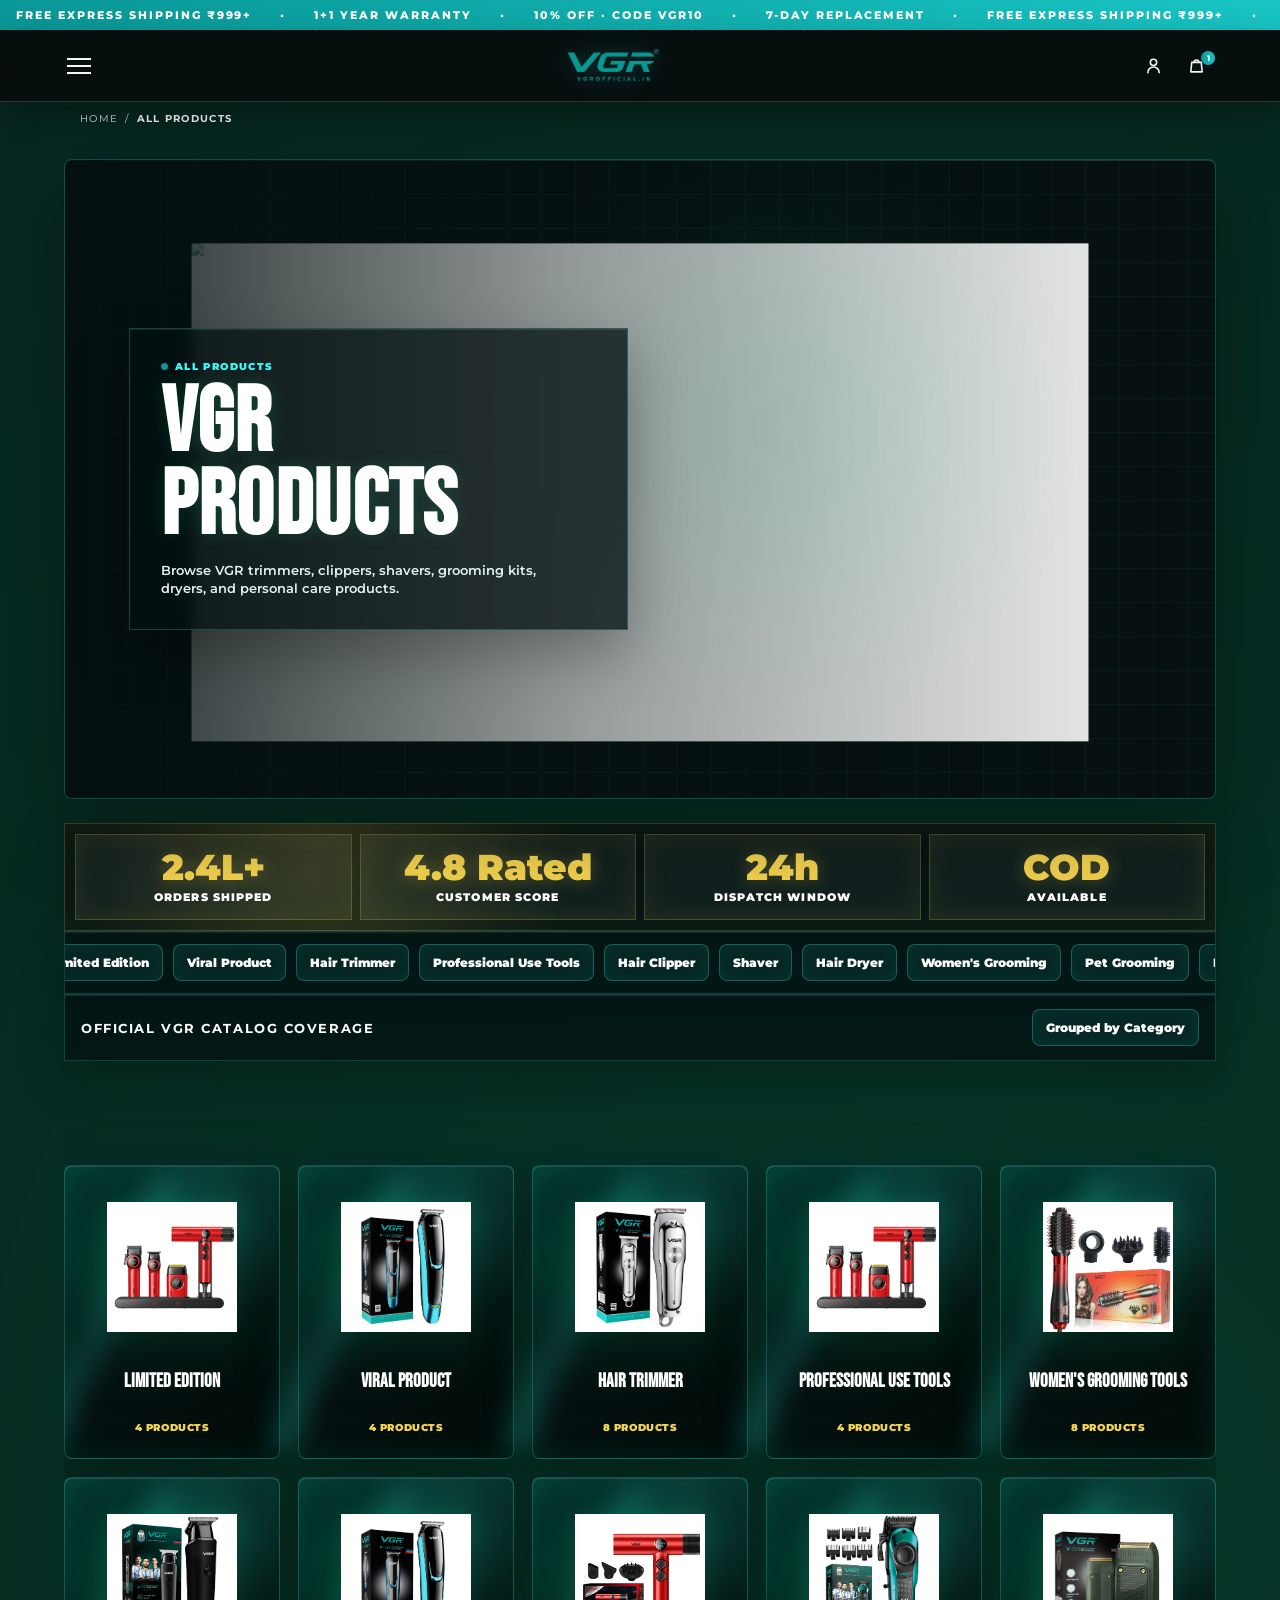
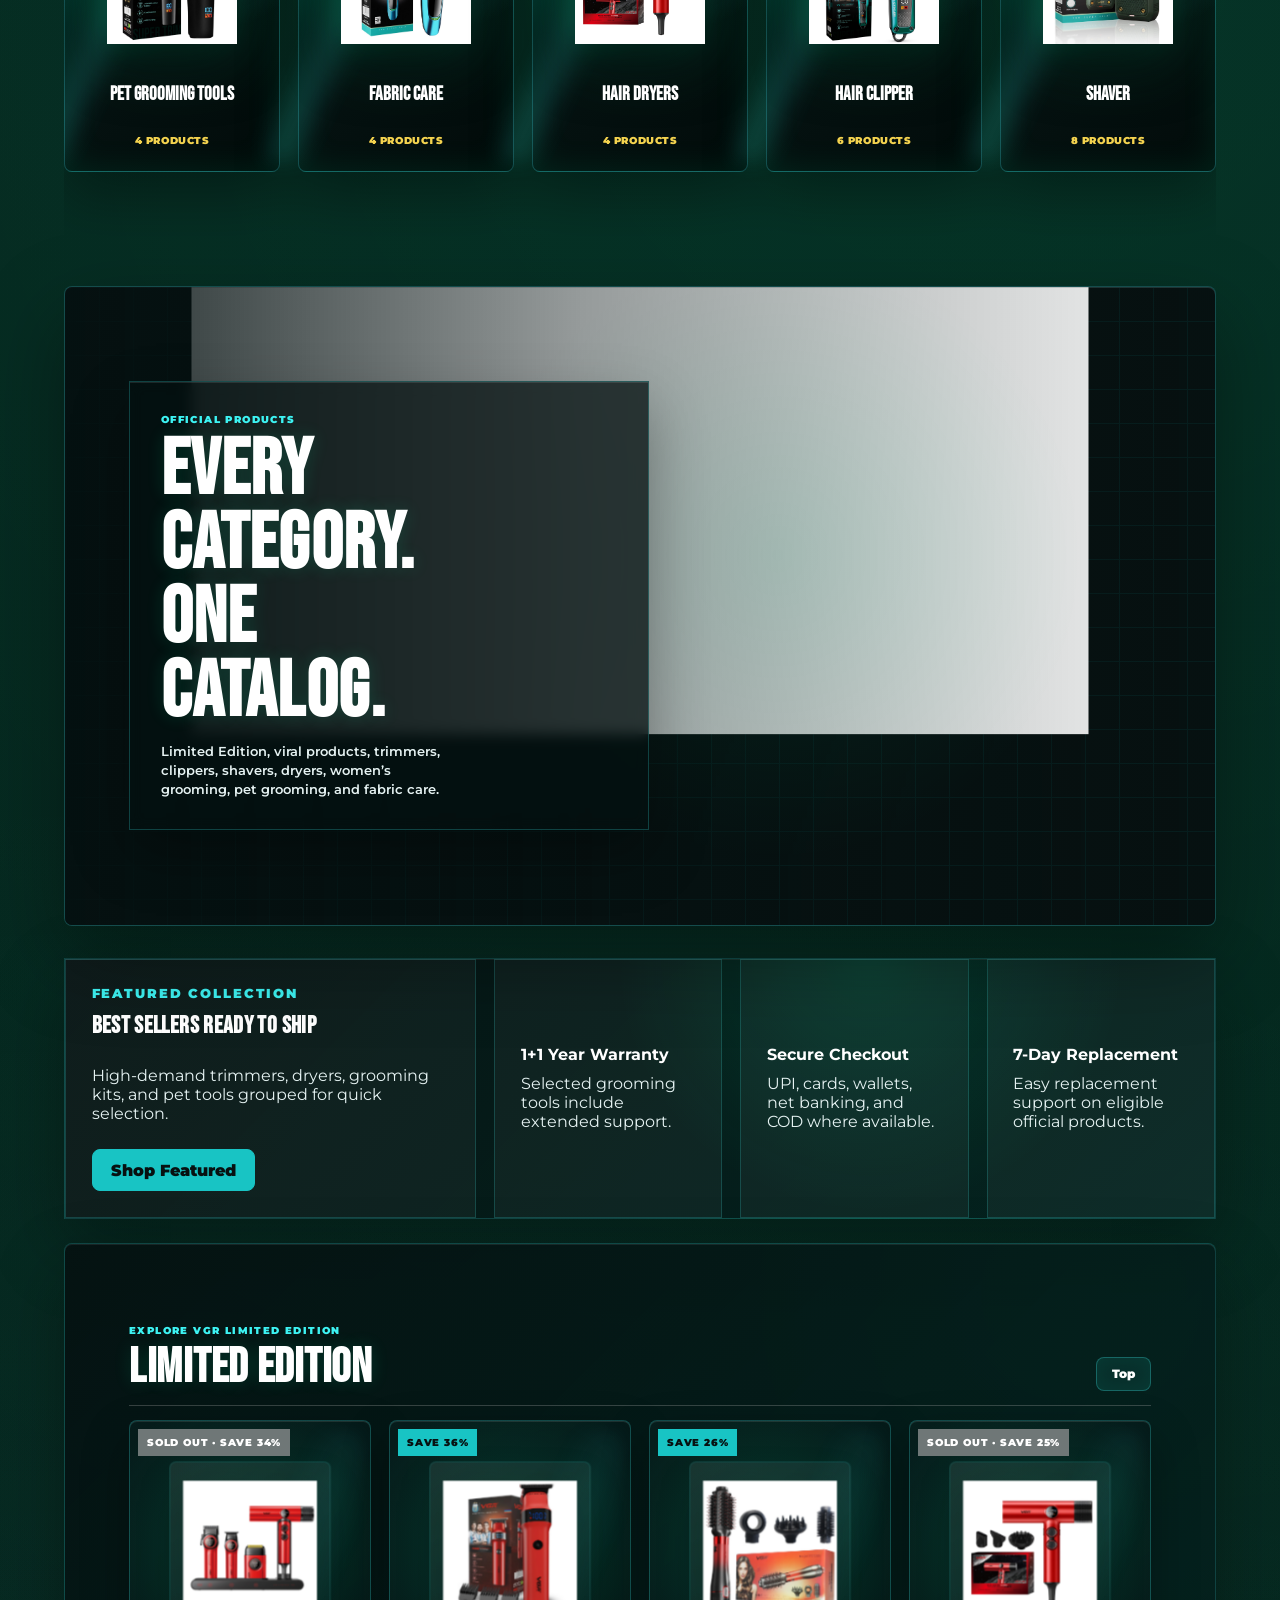
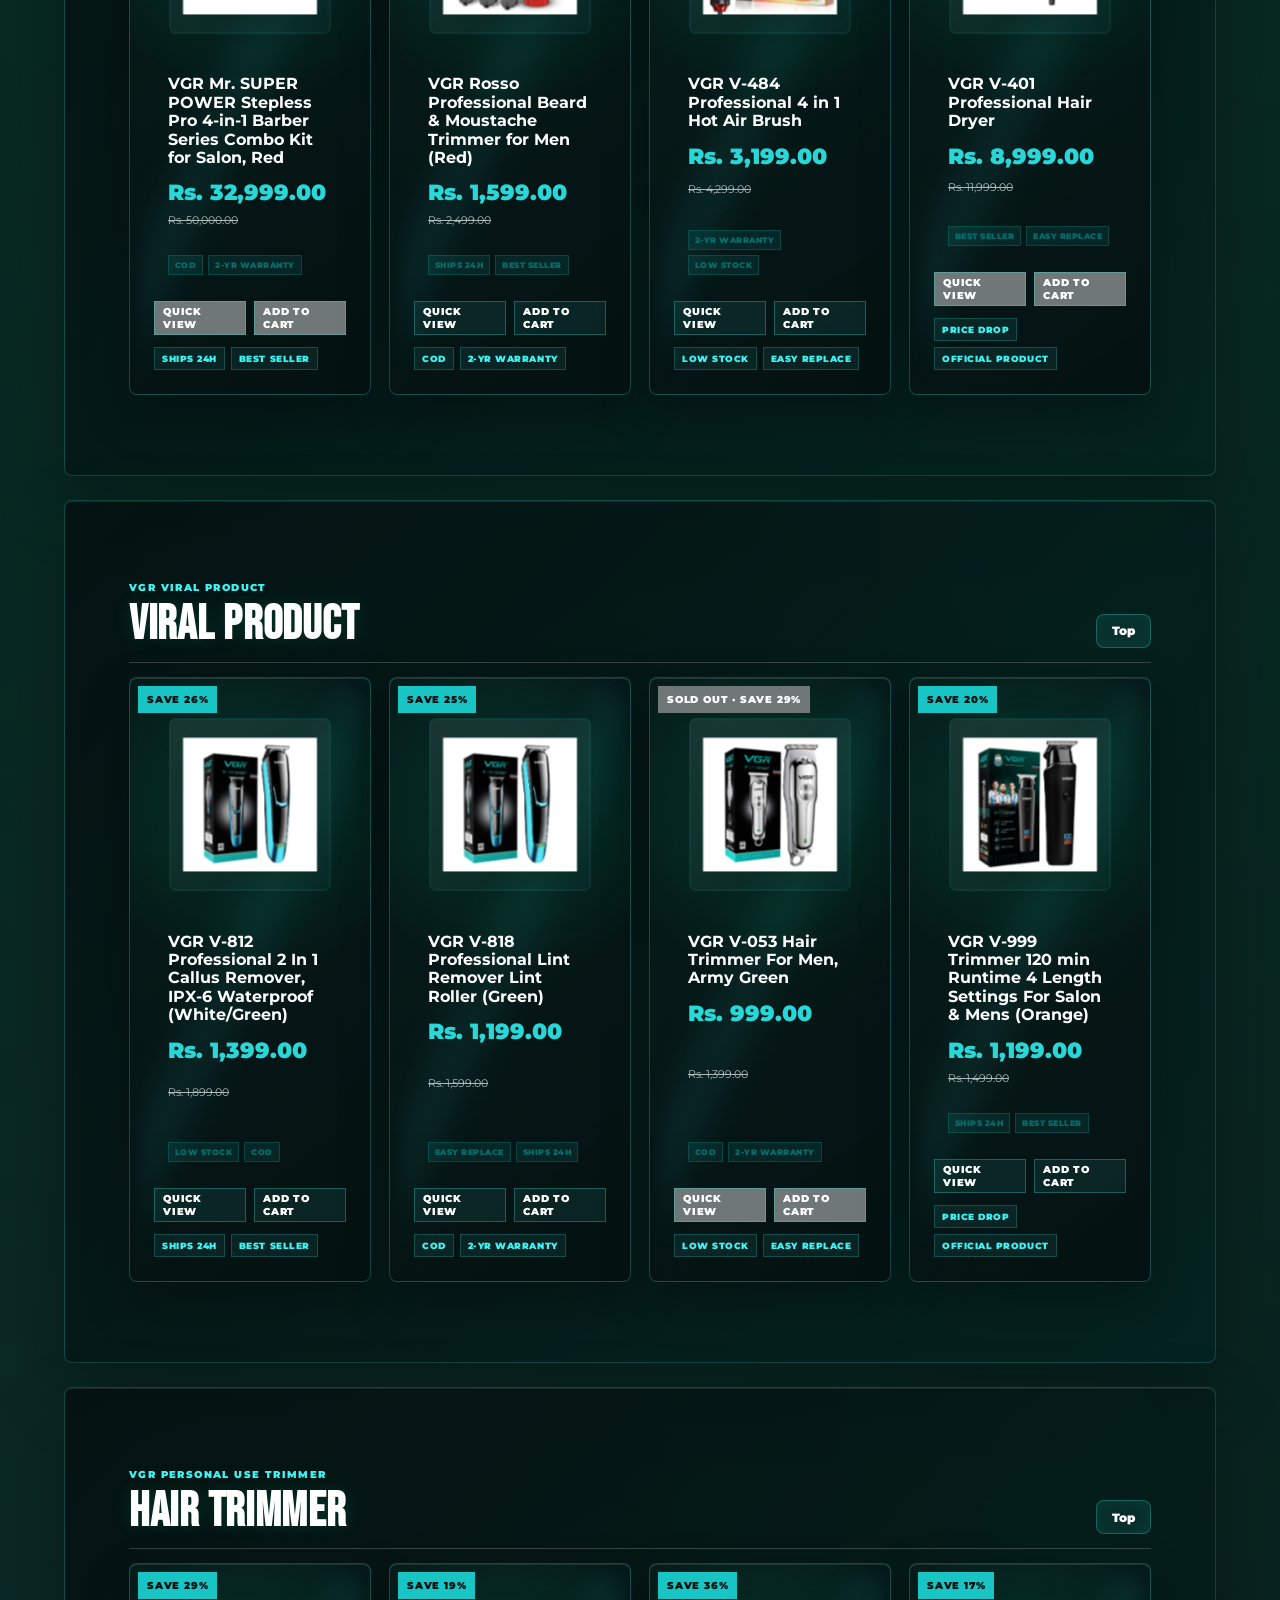
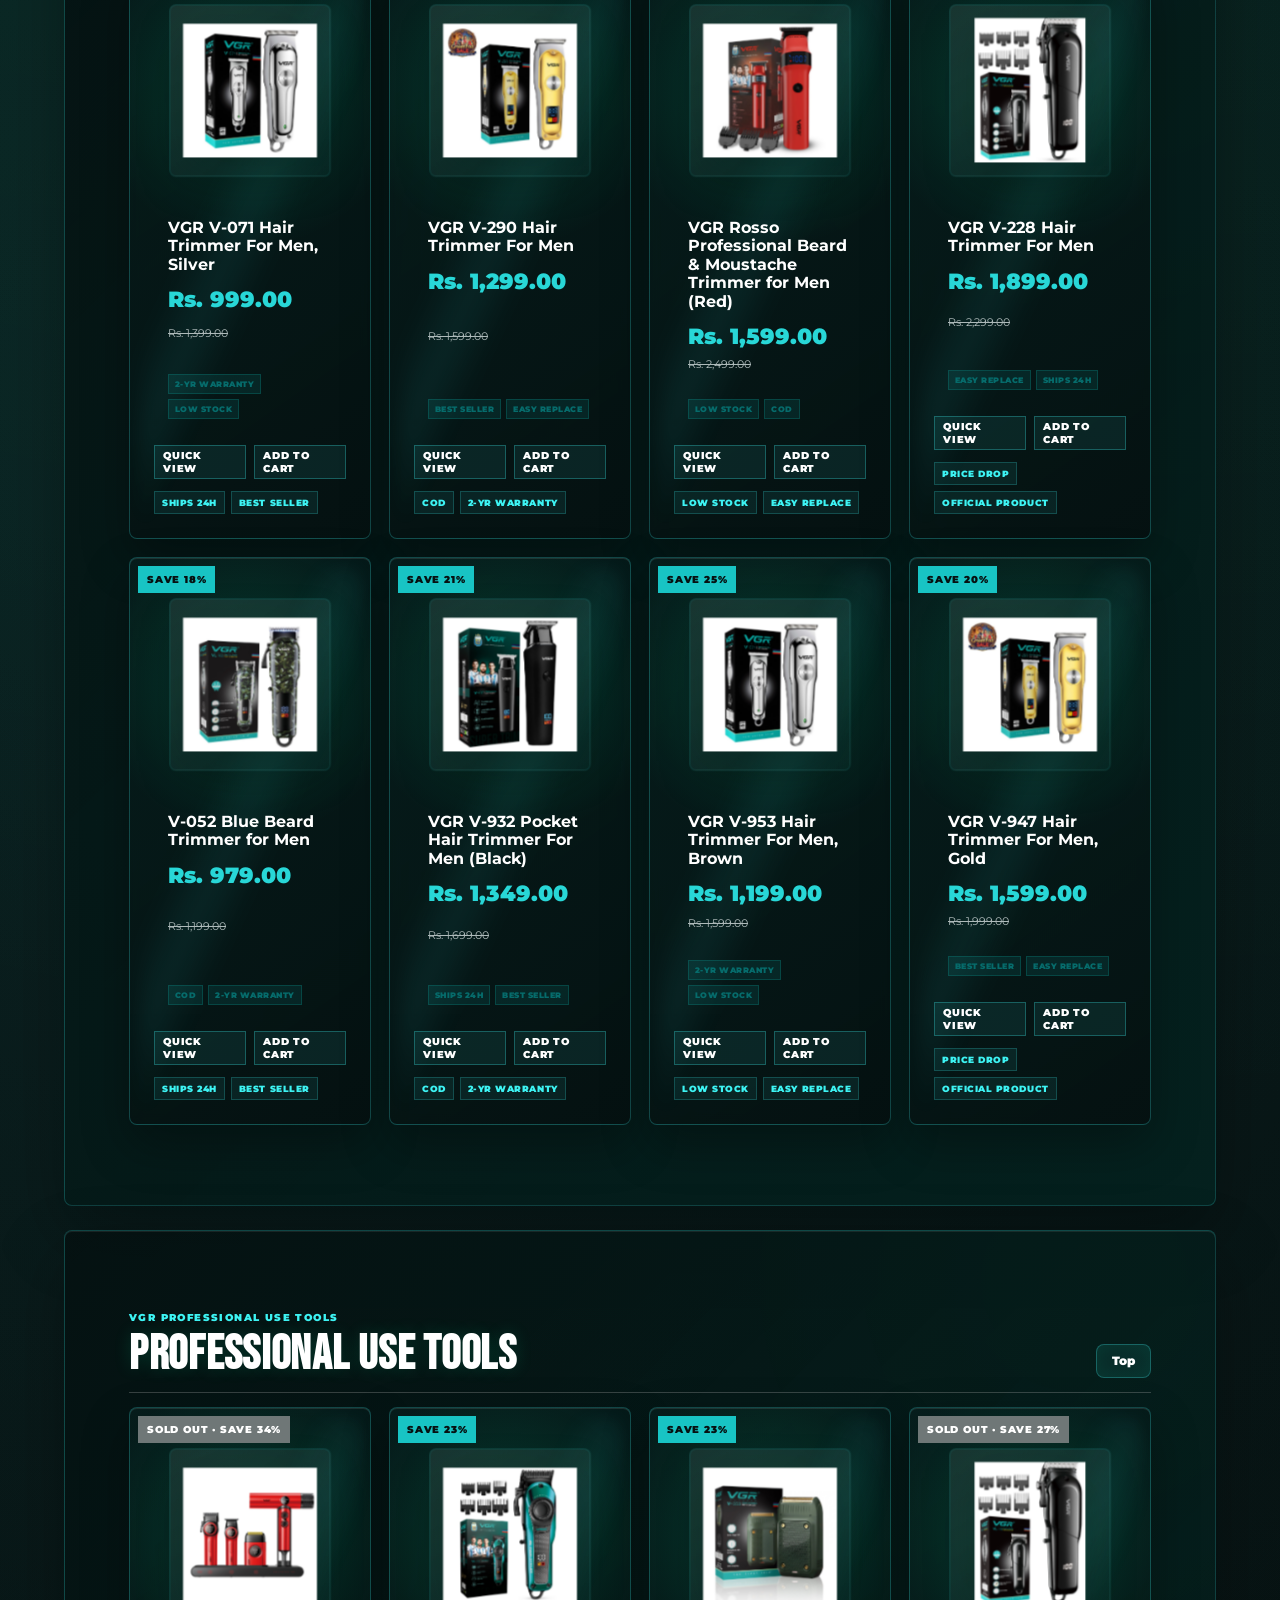
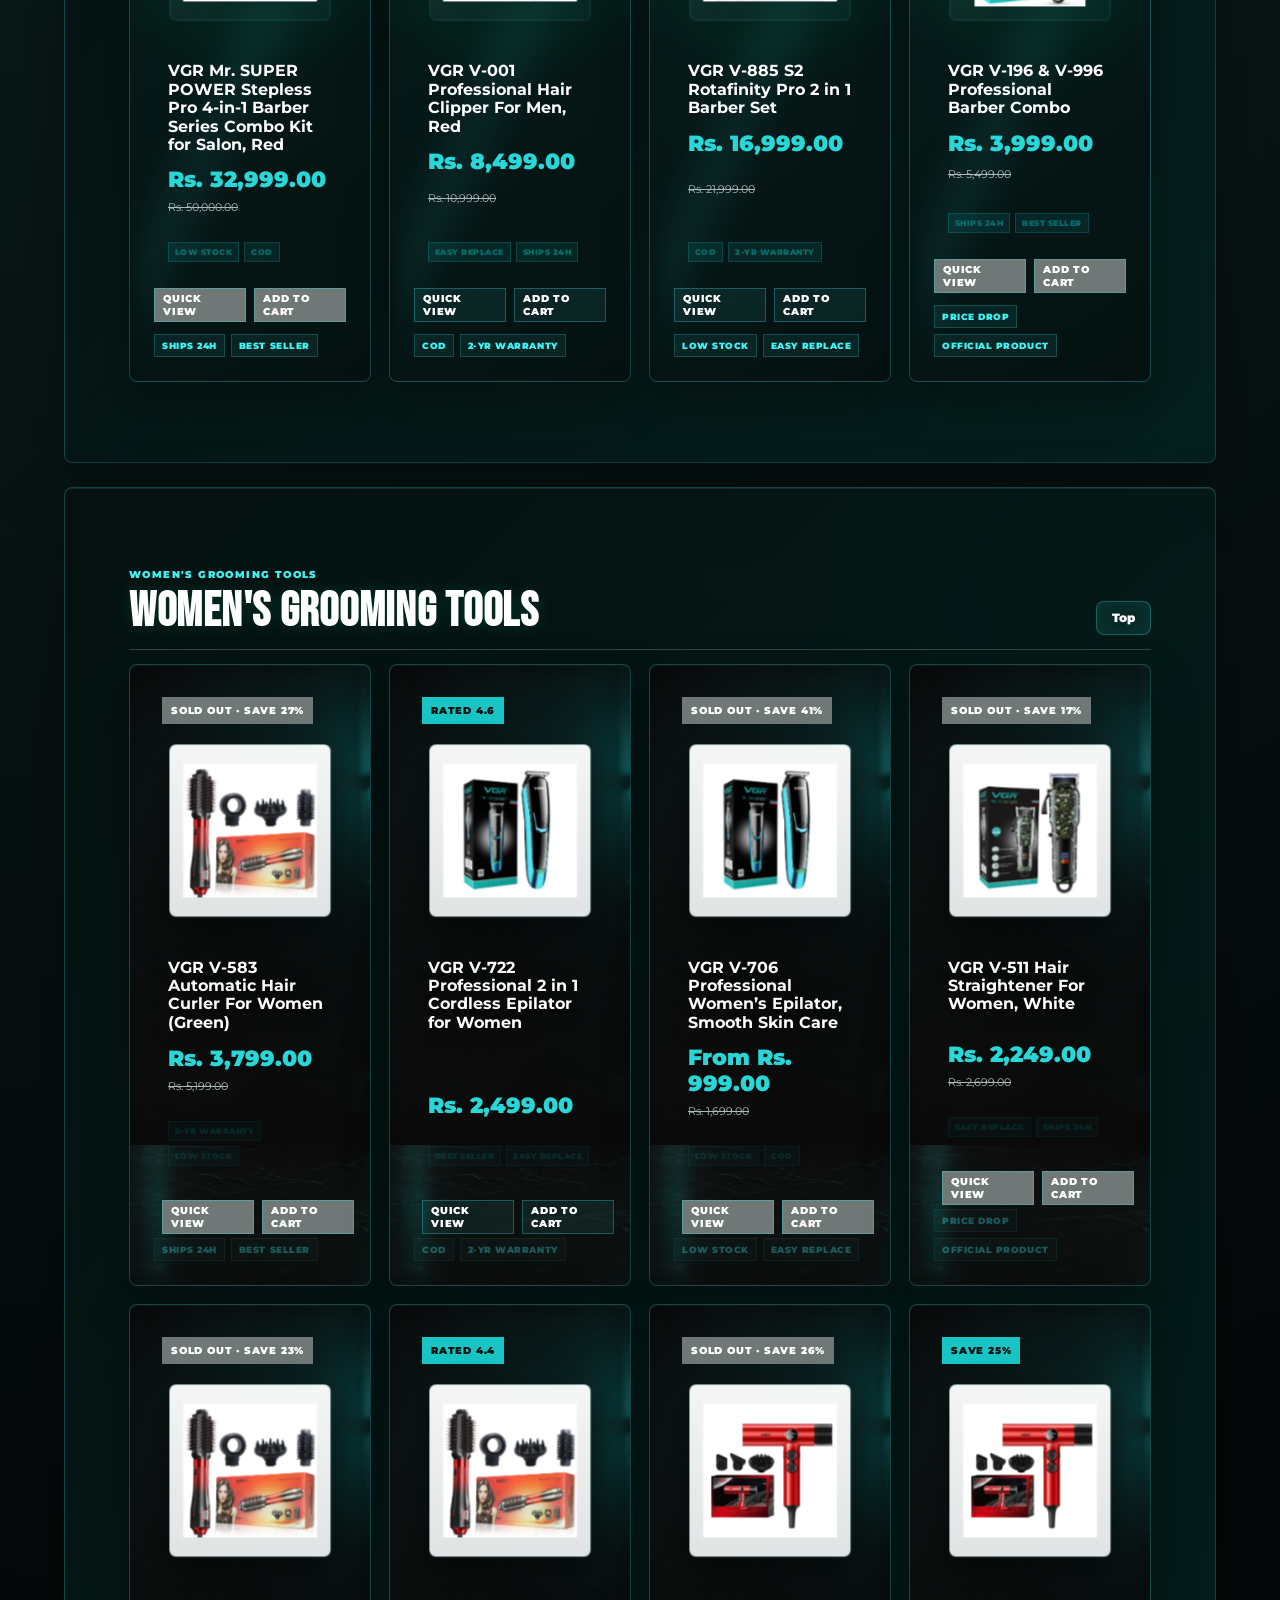
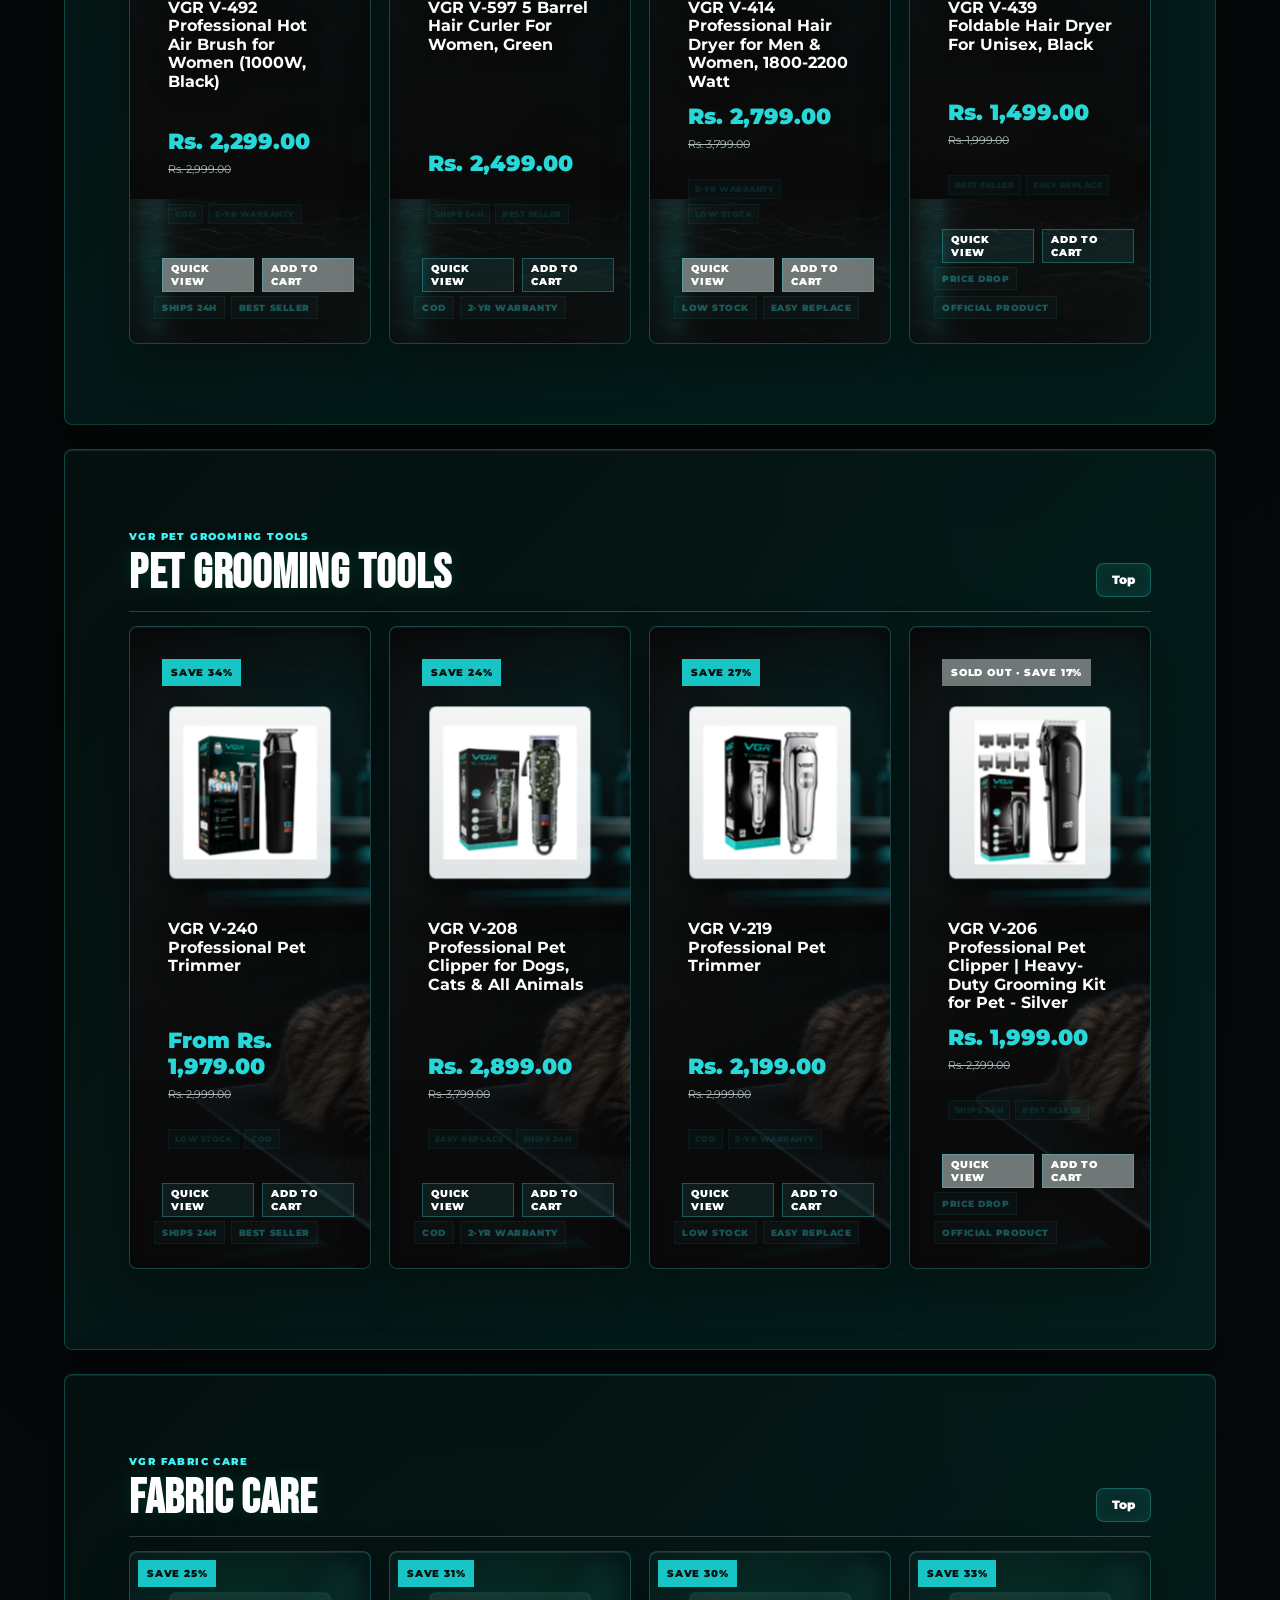
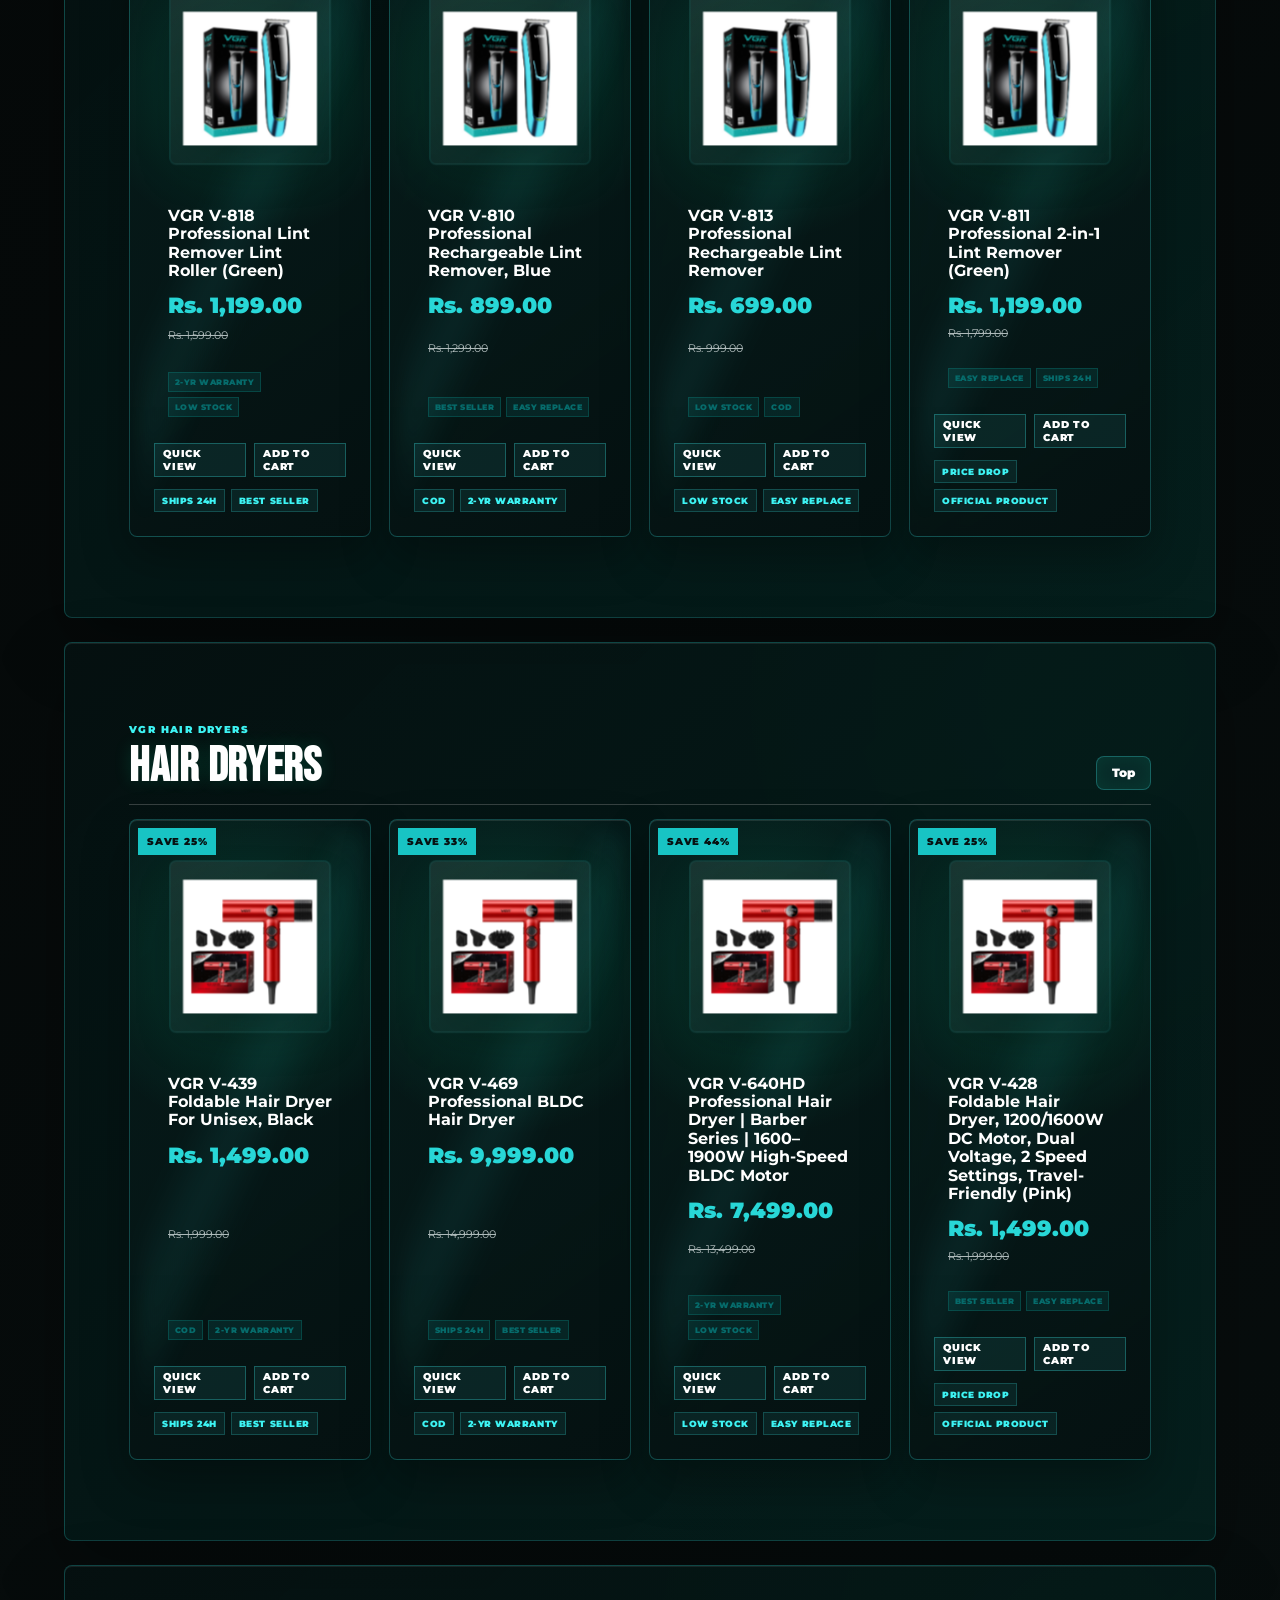
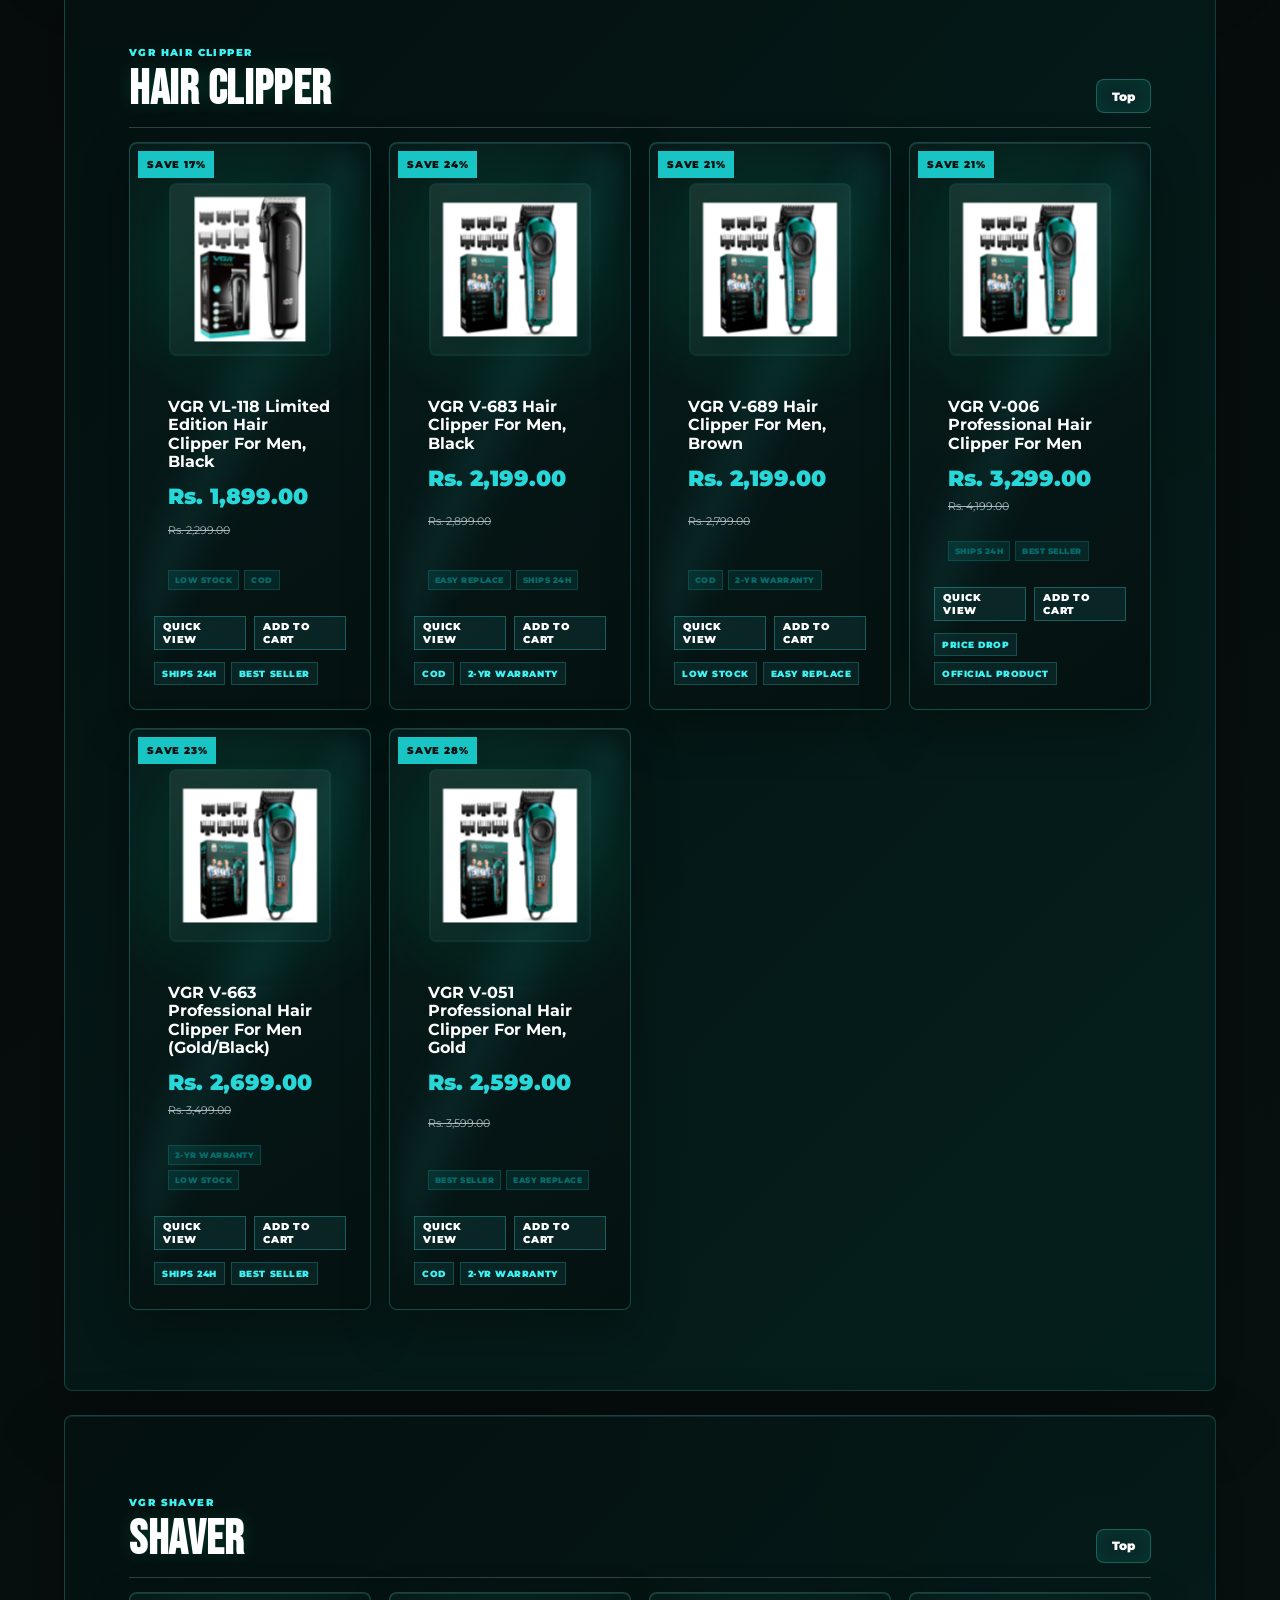
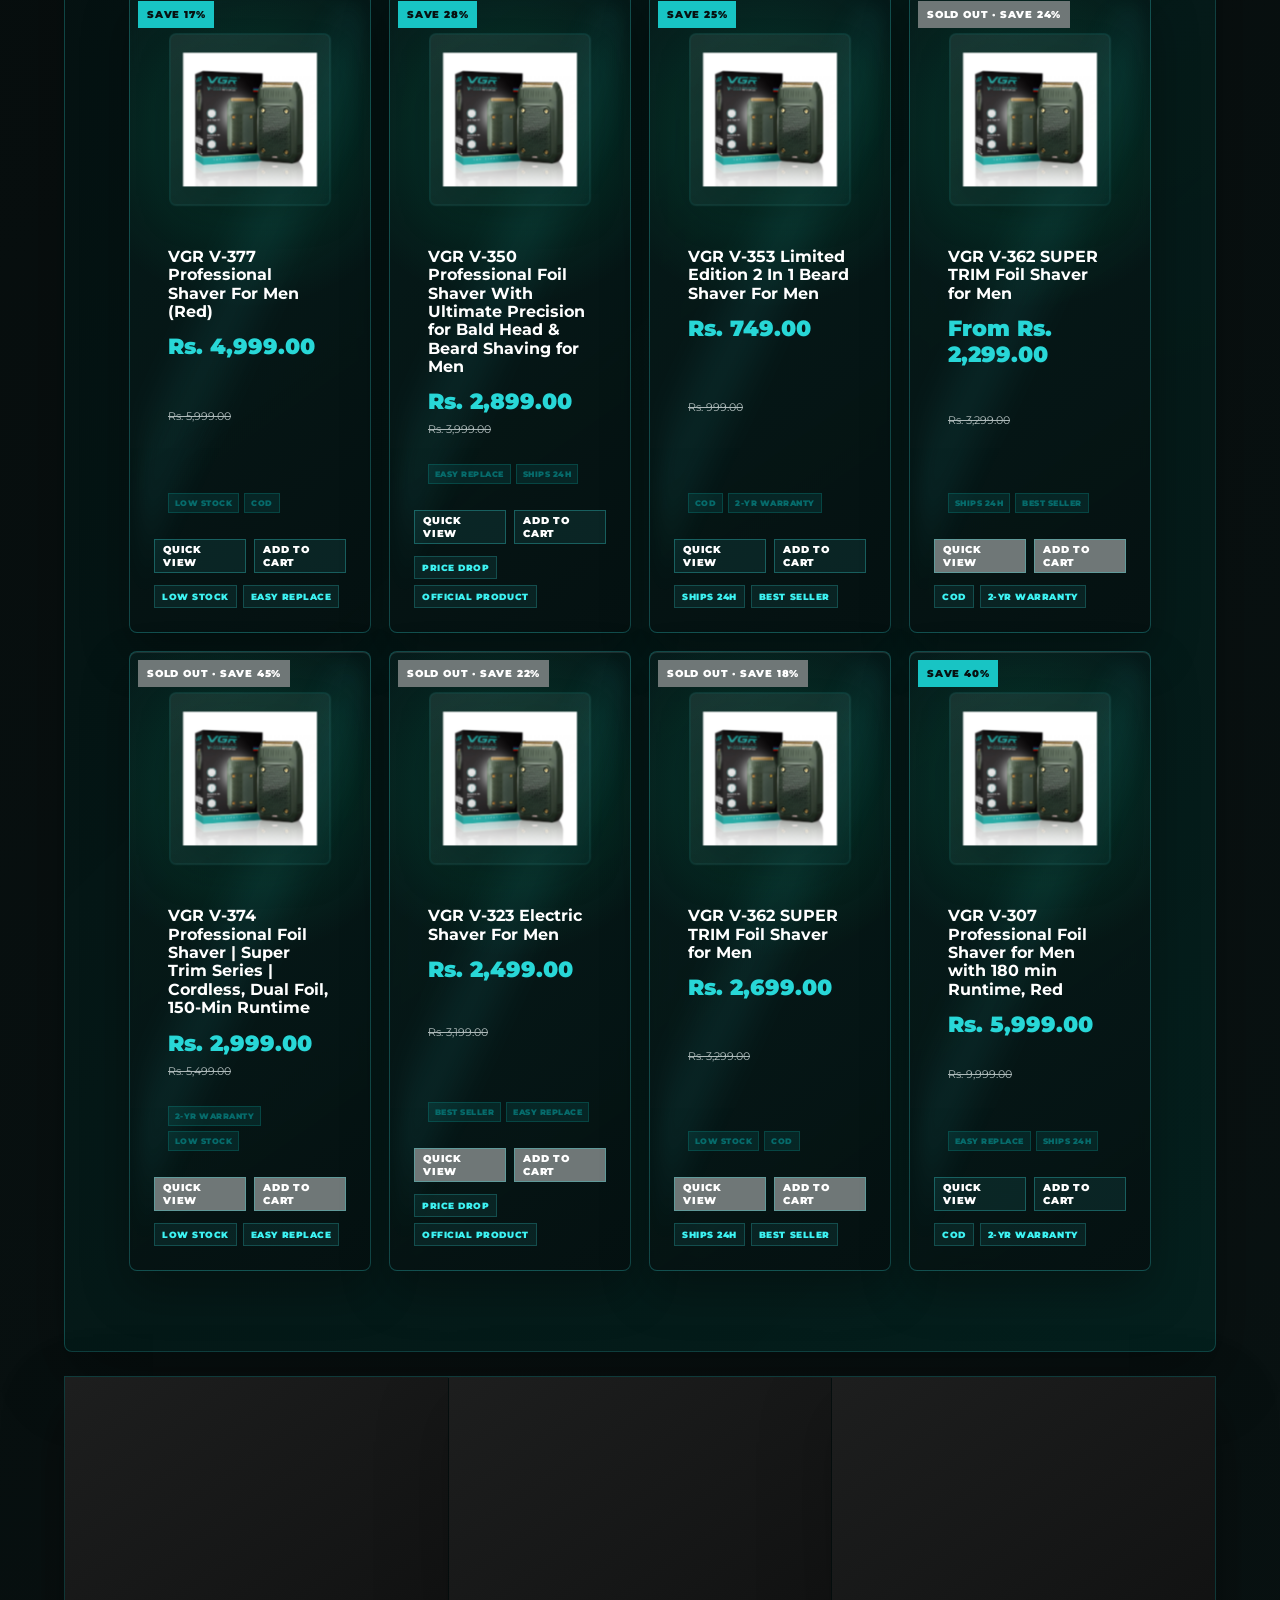
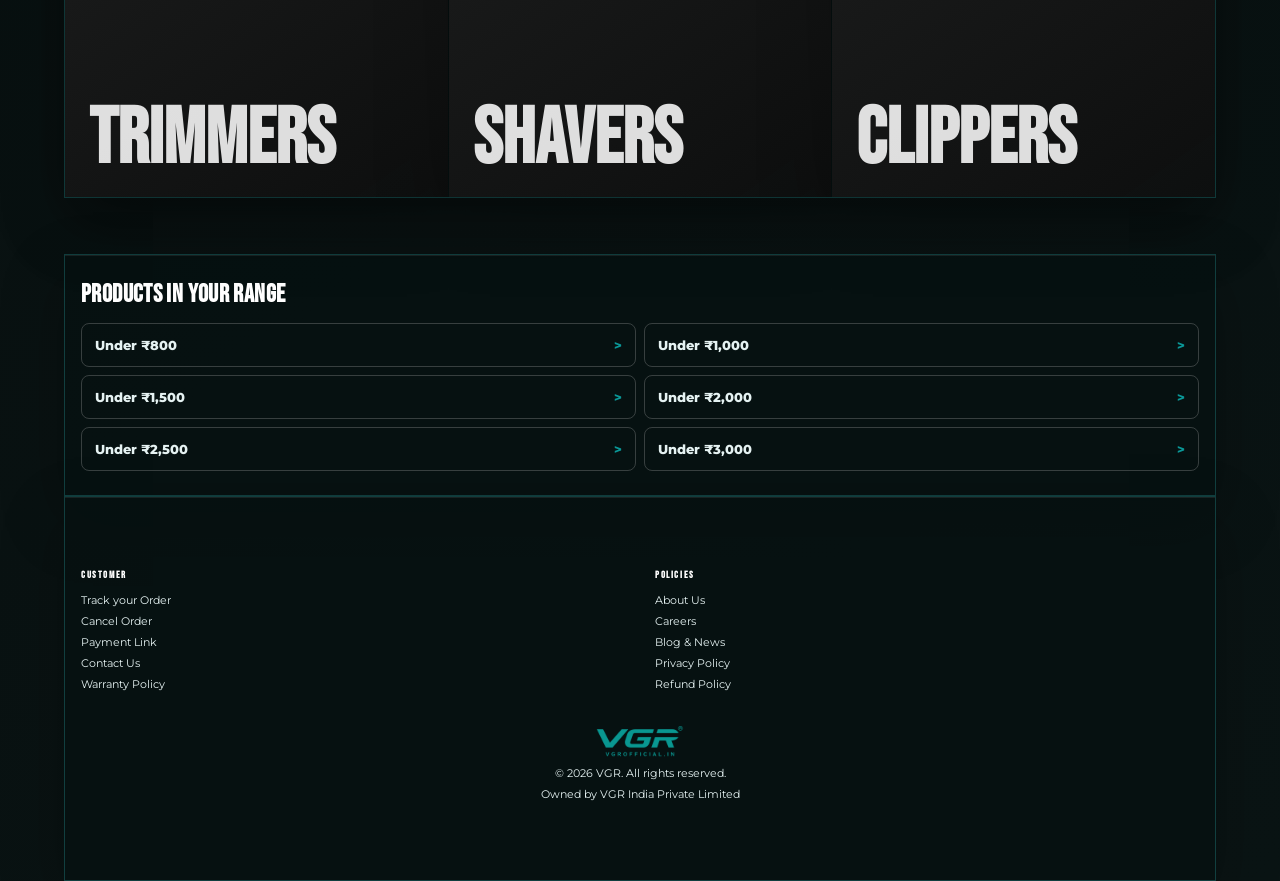
==== commit 30a3cf6f: "Add collection CRO and range banner" ====
--- a/collection.html
+++ b/collection.html
@@ -31,7 +31,14 @@
       <div class="breadcrumbs">Home <span>/</span> <strong>All Products</strong></div>
       <section class="collection-hero parallax-stage">
         <div><span><i></i>All Products</span><h1>VGR Products</h1><p>Browse VGR trimmers, clippers, shavers, grooming kits, dryers, and personal care products.</p></div>
-        <img data-parallax="0.14" src="assets/vl786-cinematic-banner.gif" alt="VGR professional barber kit cinematic banner">
+        <img data-parallax="0.14" src="assets/collection-vgr-range-banner.gif" alt="VGR product range cinematic banner">
+      </section>
+
+      <section class="collection-cro-strip" aria-label="VGR store assurances">
+        <article><b>2.4L+</b><span>Orders Shipped</span></article>
+        <article><b>4.8 Rated</b><span>Customer Score</span></article>
+        <article><b>24h</b><span>Dispatch Window</span></article>
+        <article><b>COD</b><span>Available</span></article>
       </section>
 
       <section class="filter-bar" aria-label="Collection filters">
@@ -58,7 +65,19 @@
 
       <section class="collection-promo parallax-stage" id="all-products">
         <div><small>Official Products</small><h2>Every Category. One Catalog.</h2><p>Limited Edition, viral products, trimmers, clippers, shavers, dryers, women’s grooming, pet grooming, and fabric care.</p></div>
-        <img data-parallax="0.1" src="assets/v439-cinematic-banner.gif" alt="VGR product catalog cinematic banner">
+        <img data-parallax="0.1" src="assets/collection-vgr-range-banner.gif" alt="VGR product range cinematic banner">
+      </section>
+
+      <section class="collection-featured-cro" aria-label="Featured collection shortcuts">
+        <article>
+          <small>Featured Collection</small>
+          <h2>Best Sellers Ready To Ship</h2>
+          <p>High-demand trimmers, dryers, grooming kits, and pet tools grouped for quick selection.</p>
+          <a href="#limited">Shop Featured</a>
+        </article>
+        <article><b>1+1 Year Warranty</b><span>Selected grooming tools include extended support.</span></article>
+        <article><b>Secure Checkout</b><span>UPI, cards, wallets, net banking, and COD where available.</span></article>
+        <article><b>7-Day Replacement</b><span>Easy replacement support on eligible official products.</span></article>
       </section>
 
       <section class="catalog-section" id="limited">
--- a/styles.css
+++ b/styles.css
@@ -9996,6 +9996,15 @@
   color: #FFFFFF;
 }
 
+.collection-page .topbar {
+  position: sticky;
+  top: 0;
+  z-index: 60;
+  background: rgba(8,13,13,0.94);
+  box-shadow: 0 14px 34px rgba(0,0,0,0.32);
+  backdrop-filter: blur(12px) saturate(126%);
+}
+
 .collection-page .collection-hero,
 .collection-page .collection-promo {
   position: relative;
@@ -10081,6 +10090,45 @@
   backdrop-filter: blur(7px) saturate(116%);
 }
 
+.collection-page .collection-cro-strip {
+  display: grid;
+  grid-template-columns: repeat(4, minmax(0, 1fr));
+  gap: 8px;
+  padding: 10px;
+  border: 1px solid rgba(244,211,79,0.24);
+  background:
+    radial-gradient(circle at 22% 28%, rgba(244,211,79,0.18), transparent 28%),
+    rgba(5,17,17,0.86);
+  box-shadow: inset 0 0 34px rgba(244,211,79,0.08), 0 20px 54px rgba(0,0,0,0.28);
+}
+
+.collection-page .collection-cro-strip article {
+  min-height: 86px;
+  display: grid;
+  place-content: center;
+  gap: 4px;
+  border: 1px solid rgba(244,211,79,0.24);
+  background: rgba(255,255,255,0.05);
+  text-align: center;
+  box-shadow: inset 0 0 30px rgba(244,211,79,0.08);
+}
+
+.collection-page .collection-cro-strip b {
+  color: #F4D34F;
+  font-size: clamp(24px, 2.8vw, 38px);
+  font-weight: 950;
+  line-height: 1;
+  text-shadow: 0 0 18px rgba(244,211,79,0.30);
+}
+
+.collection-page .collection-cro-strip span {
+  color: #FFFFFF;
+  font-size: 11px;
+  font-weight: 950;
+  letter-spacing: 0.10em;
+  text-transform: uppercase;
+}
+
 .collection-page .filter-bar {
   display: flex;
   gap: 10px;
@@ -10214,6 +10262,57 @@
   gap: clamp(12px, 1.5vw, 18px);
 }
 
+.collection-page .collection-featured-cro {
+  display: grid;
+  grid-template-columns: minmax(0, 1.35fr) repeat(3, minmax(0, 0.75fr));
+  gap: clamp(12px, 1.6vw, 18px);
+  border: 1px solid rgba(61,243,243,0.20);
+  background:
+    radial-gradient(circle at 70% 0%, rgba(0,255,170,0.12), transparent 30%),
+    linear-gradient(135deg, rgba(5,17,17,0.92), rgba(4,35,32,0.82));
+  box-shadow: inset 0 1px 0 rgba(255,255,255,0.08), 0 28px 70px rgba(0,0,0,0.30);
+}
+
+.collection-page .collection-featured-cro article {
+  display: grid;
+  align-content: center;
+  gap: 10px;
+  min-height: 170px;
+  padding: clamp(16px, 2vw, 26px);
+  border: 1px solid rgba(61,243,243,0.18);
+  background: rgba(255,255,255,0.04);
+}
+
+.collection-page .collection-featured-cro small {
+  color: #3DF3F3;
+  font-weight: 950;
+  letter-spacing: 0.14em;
+  text-transform: uppercase;
+}
+
+.collection-page .collection-featured-cro h2,
+.collection-page .collection-featured-cro b {
+  color: #FFFFFF;
+}
+
+.collection-page .collection-featured-cro p,
+.collection-page .collection-featured-cro span {
+  color: #E5F2F2;
+}
+
+.collection-page .collection-featured-cro a {
+  justify-self: start;
+  display: inline-grid;
+  min-height: 42px;
+  place-items: center;
+  border: 1px solid #18C4C4;
+  padding: 0 18px;
+  background: #18C4C4;
+  color: #071111;
+  text-decoration: none;
+  font-weight: 950;
+}
+
 .collection-page .product-tile {
   position: relative;
   isolation: isolate;
@@ -10304,6 +10403,135 @@
   color: #AEBABA;
 }
 
+.collection-page .quick-view-panel {
+  display: grid;
+  grid-template-columns: repeat(2, minmax(0, 1fr));
+  gap: 8px;
+  margin-top: 2px;
+}
+
+.collection-page .quick-view-panel span {
+  position: static;
+  display: grid;
+  min-height: 34px;
+  place-items: center;
+  padding: 0 8px;
+  border: 1px solid rgba(61,243,243,0.28);
+  background: rgba(61,243,243,0.08);
+  color: #FFFFFF;
+  cursor: pointer;
+  font-size: 10px;
+  font-weight: 950;
+  letter-spacing: 0.08em;
+  text-transform: uppercase;
+}
+
+.collection-page .quick-view-panel span:hover {
+  background: #18C4C4;
+  color: #071111;
+}
+
+.collection-page .card-proof-tags {
+  display: flex;
+  flex-wrap: wrap;
+  gap: 6px;
+  margin: 0;
+  padding: 0;
+  list-style: none;
+}
+
+.collection-page .card-proof-tags li {
+  border: 1px solid rgba(61,243,243,0.20);
+  padding: 5px 7px;
+  background: rgba(61,243,243,0.07);
+  color: #3DF3F3;
+  font-size: 9px;
+  font-weight: 950;
+  letter-spacing: 0.06em;
+  text-transform: uppercase;
+}
+
+.collection-quick-view {
+  position: fixed;
+  inset: 0;
+  z-index: 100;
+  display: none;
+  place-items: center;
+  padding: 18px;
+  background: rgba(0,0,0,0.72);
+}
+
+.collection-quick-view.is-open {
+  display: grid;
+}
+
+.collection-quick-view__panel {
+  position: relative;
+  display: grid;
+  grid-template-columns: minmax(180px, 0.75fr) minmax(220px, 1fr);
+  gap: 18px;
+  width: min(760px, 100%);
+  border: 1px solid rgba(61,243,243,0.28);
+  padding: clamp(18px, 2.6vw, 28px);
+  background:
+    radial-gradient(circle at 72% 12%, rgba(0,255,170,0.16), transparent 30%),
+    #071111;
+  color: #FFFFFF;
+  box-shadow: 0 36px 90px rgba(0,0,0,0.48), inset 0 1px 0 rgba(255,255,255,0.10);
+}
+
+.collection-quick-view__panel > button {
+  position: absolute;
+  top: 12px;
+  right: 12px;
+  border: 1px solid rgba(61,243,243,0.28);
+  padding: 8px 10px;
+  background: rgba(5,17,17,0.90);
+  color: #FFFFFF;
+  font-weight: 950;
+}
+
+.collection-quick-view__panel img {
+  width: 100%;
+  min-height: 260px;
+  object-fit: contain;
+  padding: 16px;
+  border: 1px solid rgba(61,243,243,0.18);
+  background: rgba(255,255,255,0.06);
+}
+
+.collection-quick-view__panel small {
+  color: #3DF3F3;
+  font-weight: 950;
+  letter-spacing: 0.14em;
+  text-transform: uppercase;
+}
+
+.collection-quick-view__panel h2 {
+  margin: 8px 0;
+  color: #FFFFFF;
+  font-size: clamp(28px, 4vw, 48px);
+  line-height: 0.95;
+}
+
+.collection-quick-view__panel p,
+.collection-quick-view__panel li {
+  color: #E5F2F2;
+}
+
+.collection-quick-view__panel a {
+  display: inline-grid;
+  min-height: 42px;
+  place-items: center;
+  margin-top: 12px;
+  border: 1px solid #18C4C4;
+  padding: 0 18px;
+  background: #18C4C4;
+  color: #071111;
+  text-decoration: none;
+  font-weight: 950;
+}
+
 .collection-page .visual-wall.collection-wall,
 .collection-page .range,
 .collection-page footer {
@@ -10324,6 +10552,10 @@
 }
 
 @media (max-width: 899px) {
+  .collection-page .collection-featured-cro {
+    grid-template-columns: repeat(2, minmax(0, 1fr));
+  }
+
   .collection-page .catalog-index {
     grid-template-columns: repeat(2, minmax(0, 1fr));
   }
@@ -10334,6 +10566,10 @@
 }
 
 @media (max-width: 759px) {
+  .collection-page .collection-cro-strip {
+    grid-template-columns: repeat(2, minmax(0, 1fr));
+  }
+
   .collection-page .collection-hero,
   .collection-page .collection-promo {
     min-height: 520px;
@@ -10405,6 +10641,24 @@
 
   .collection-page .product-tile strong {
     font-size: 18px;
+  }
+
+  .collection-page .quick-view-panel {
+    grid-template-columns: 1fr;
+  }
+
+  .collection-quick-view__panel {
+    grid-template-columns: 1fr;
+  }
+
+  .collection-quick-view__panel img {
+    min-height: 210px;
+  }
+}
+
+@media (max-width: 520px) {
+  .collection-page .collection-featured-cro {
+    grid-template-columns: 1fr;
   }
 }
 
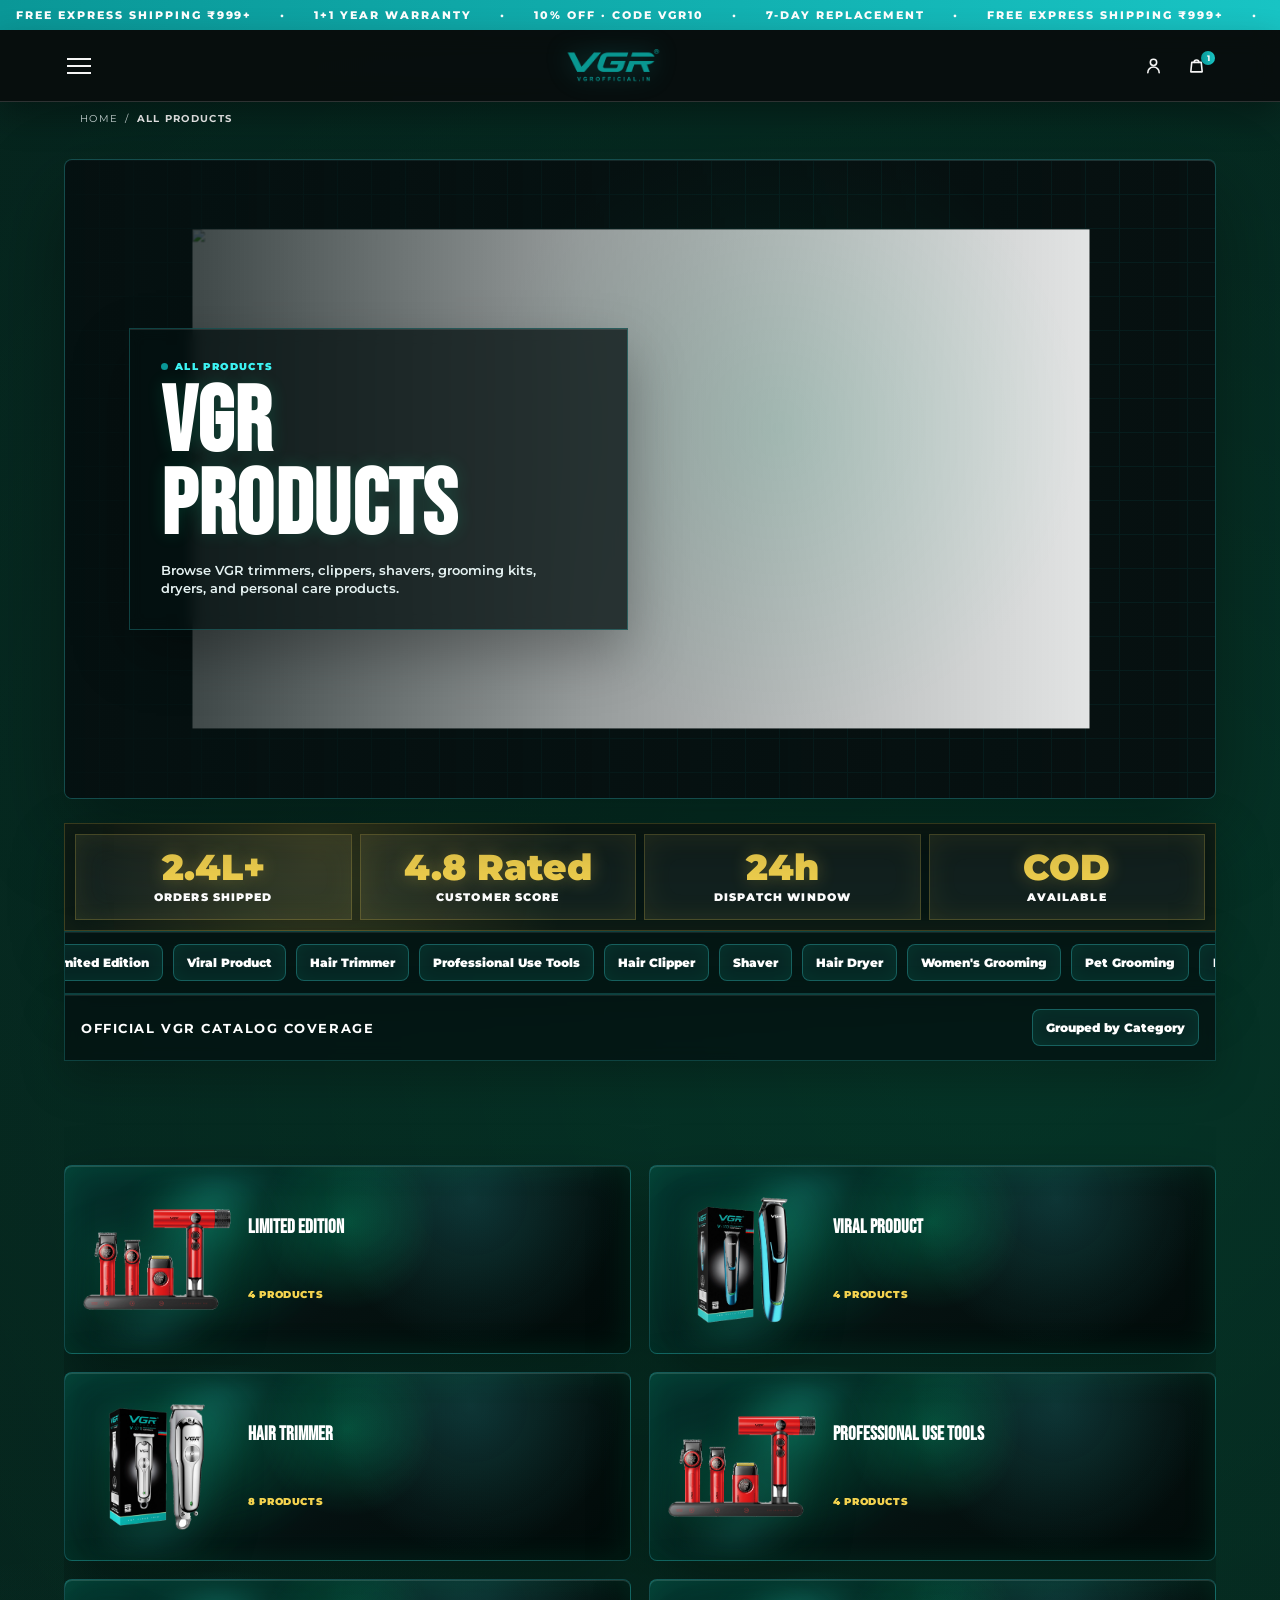
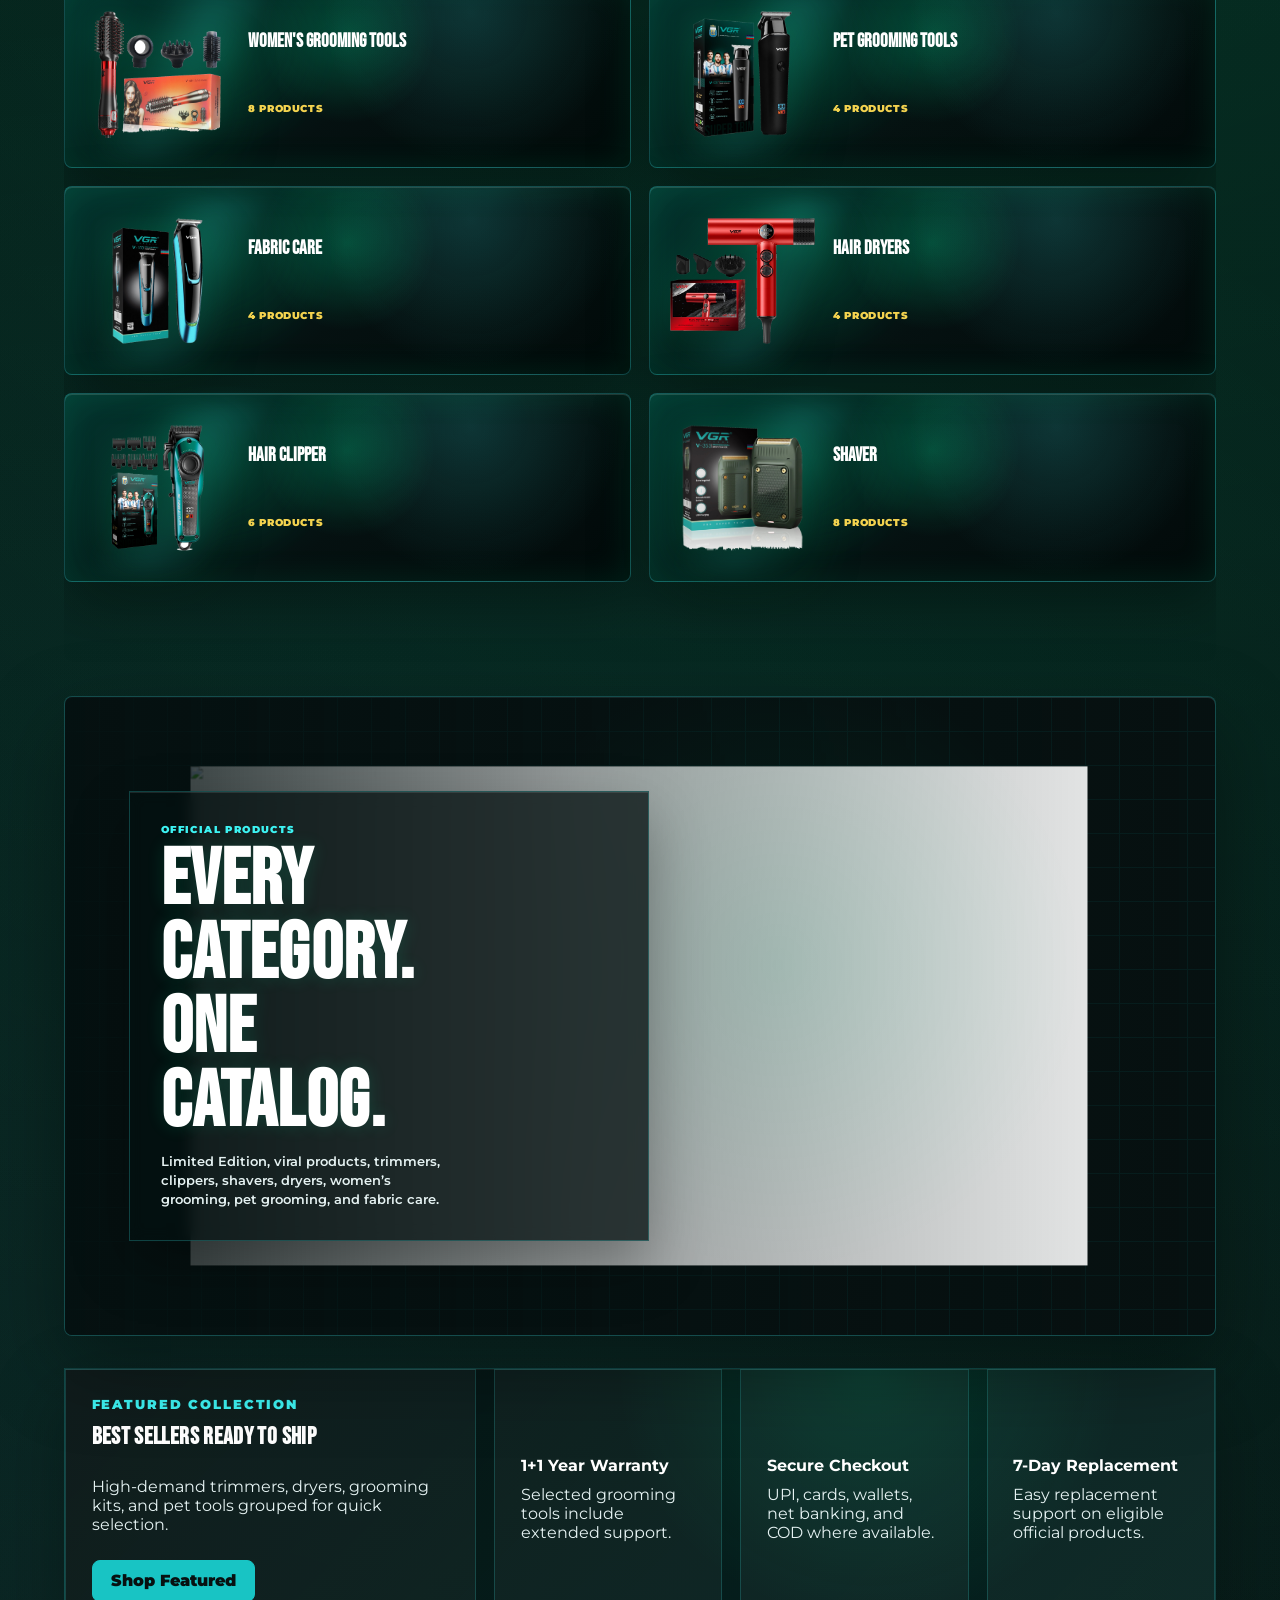
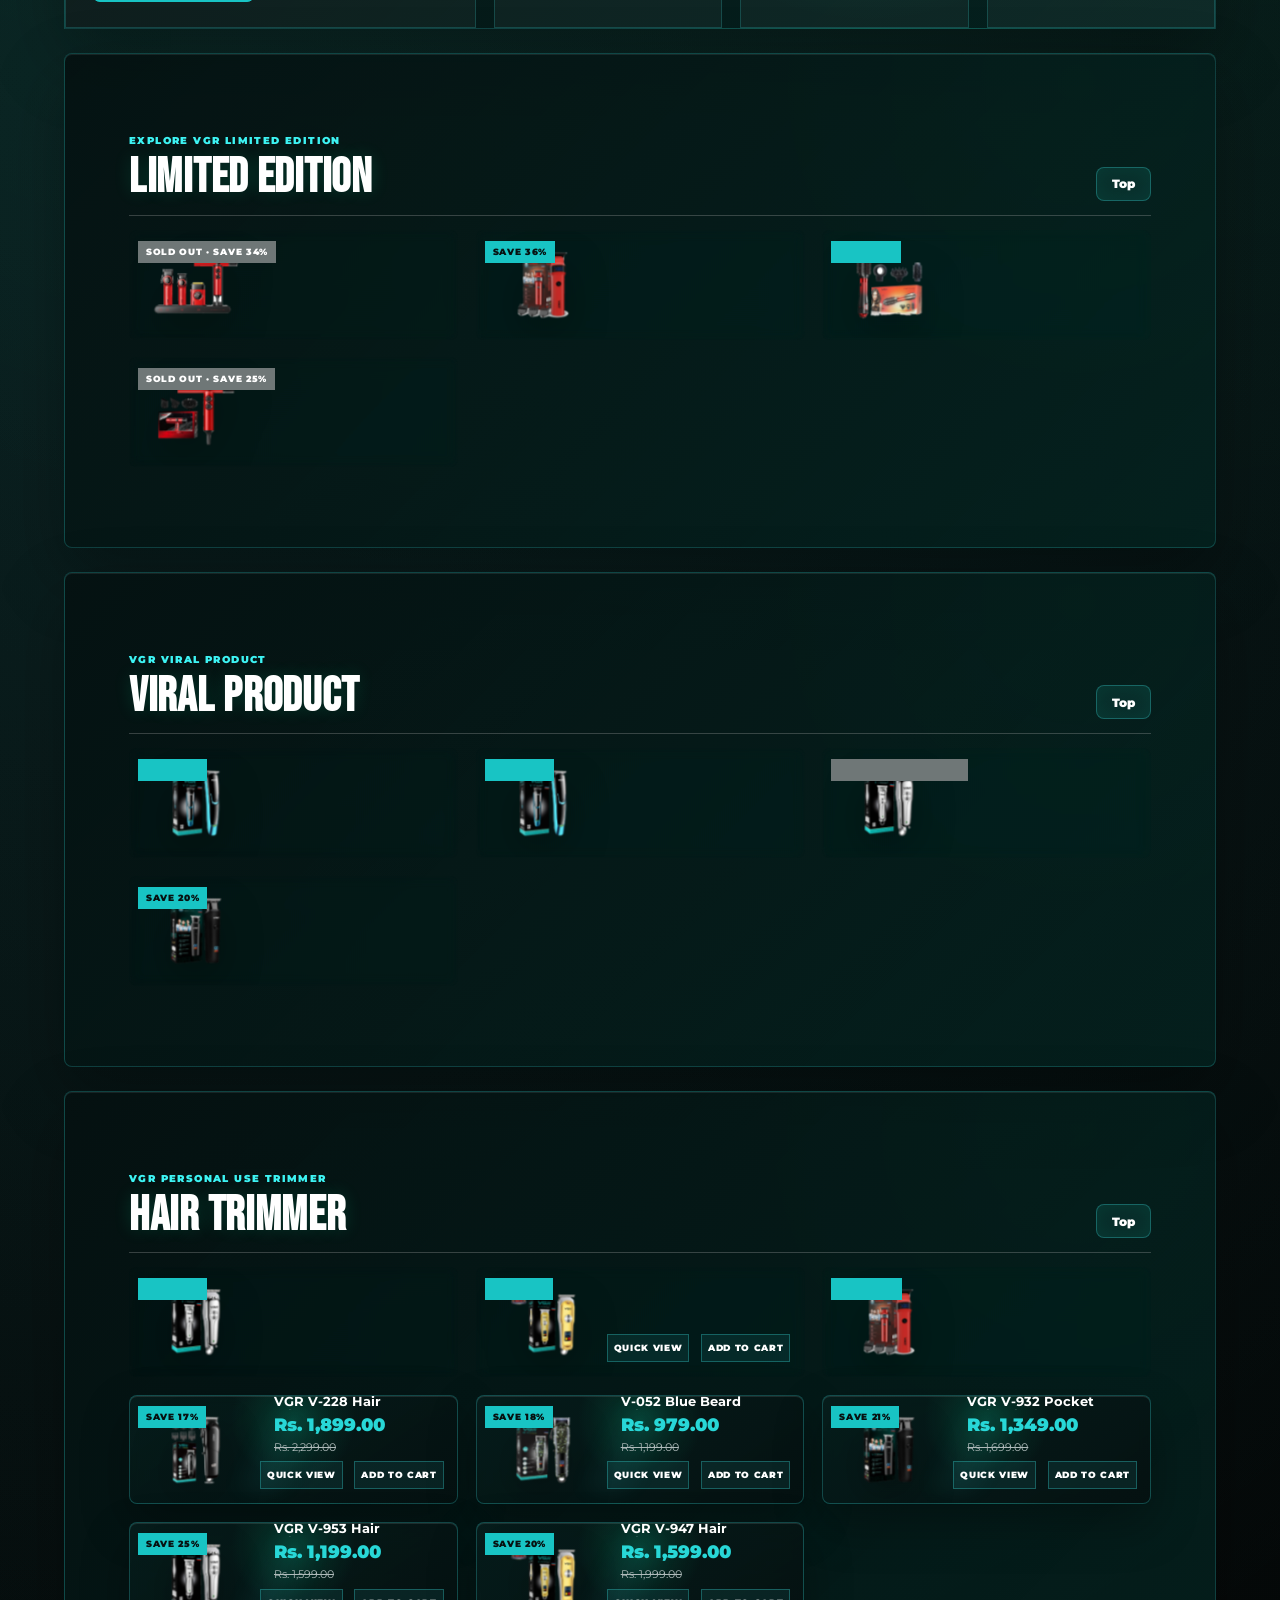
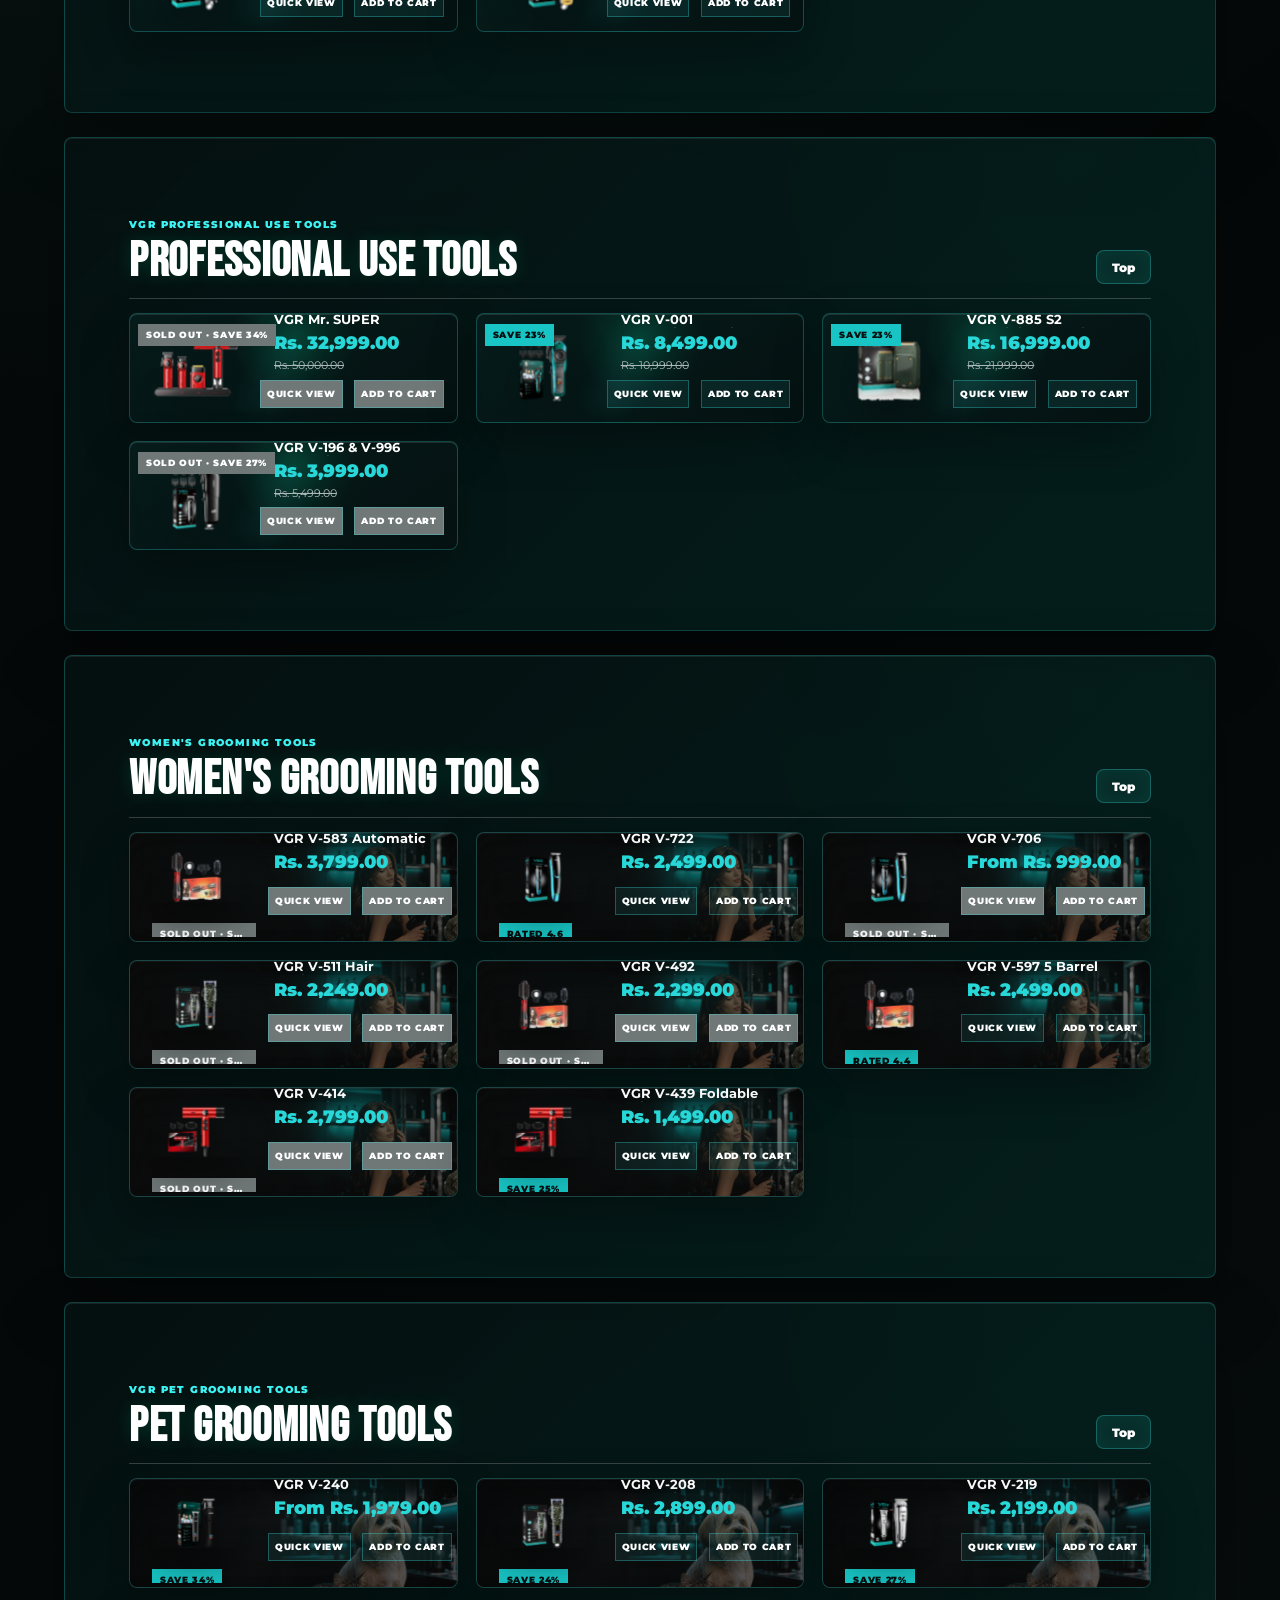
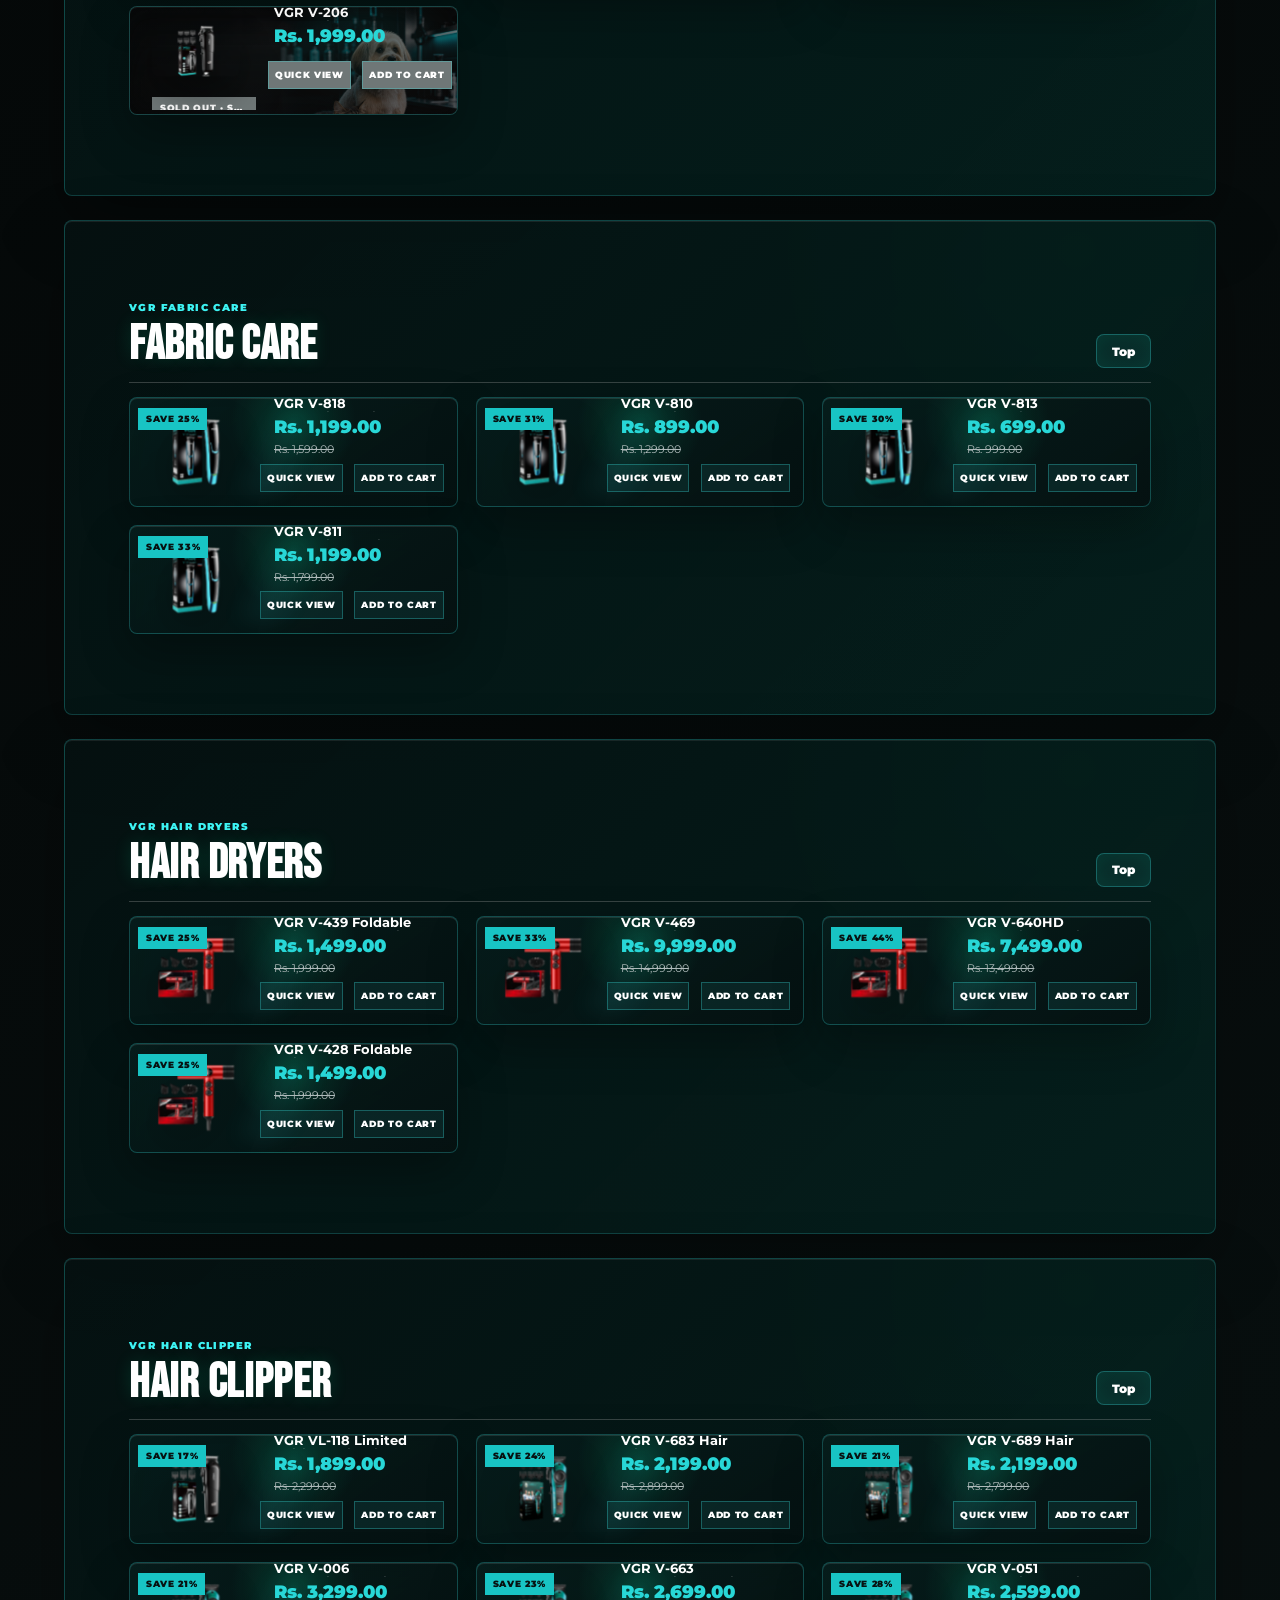
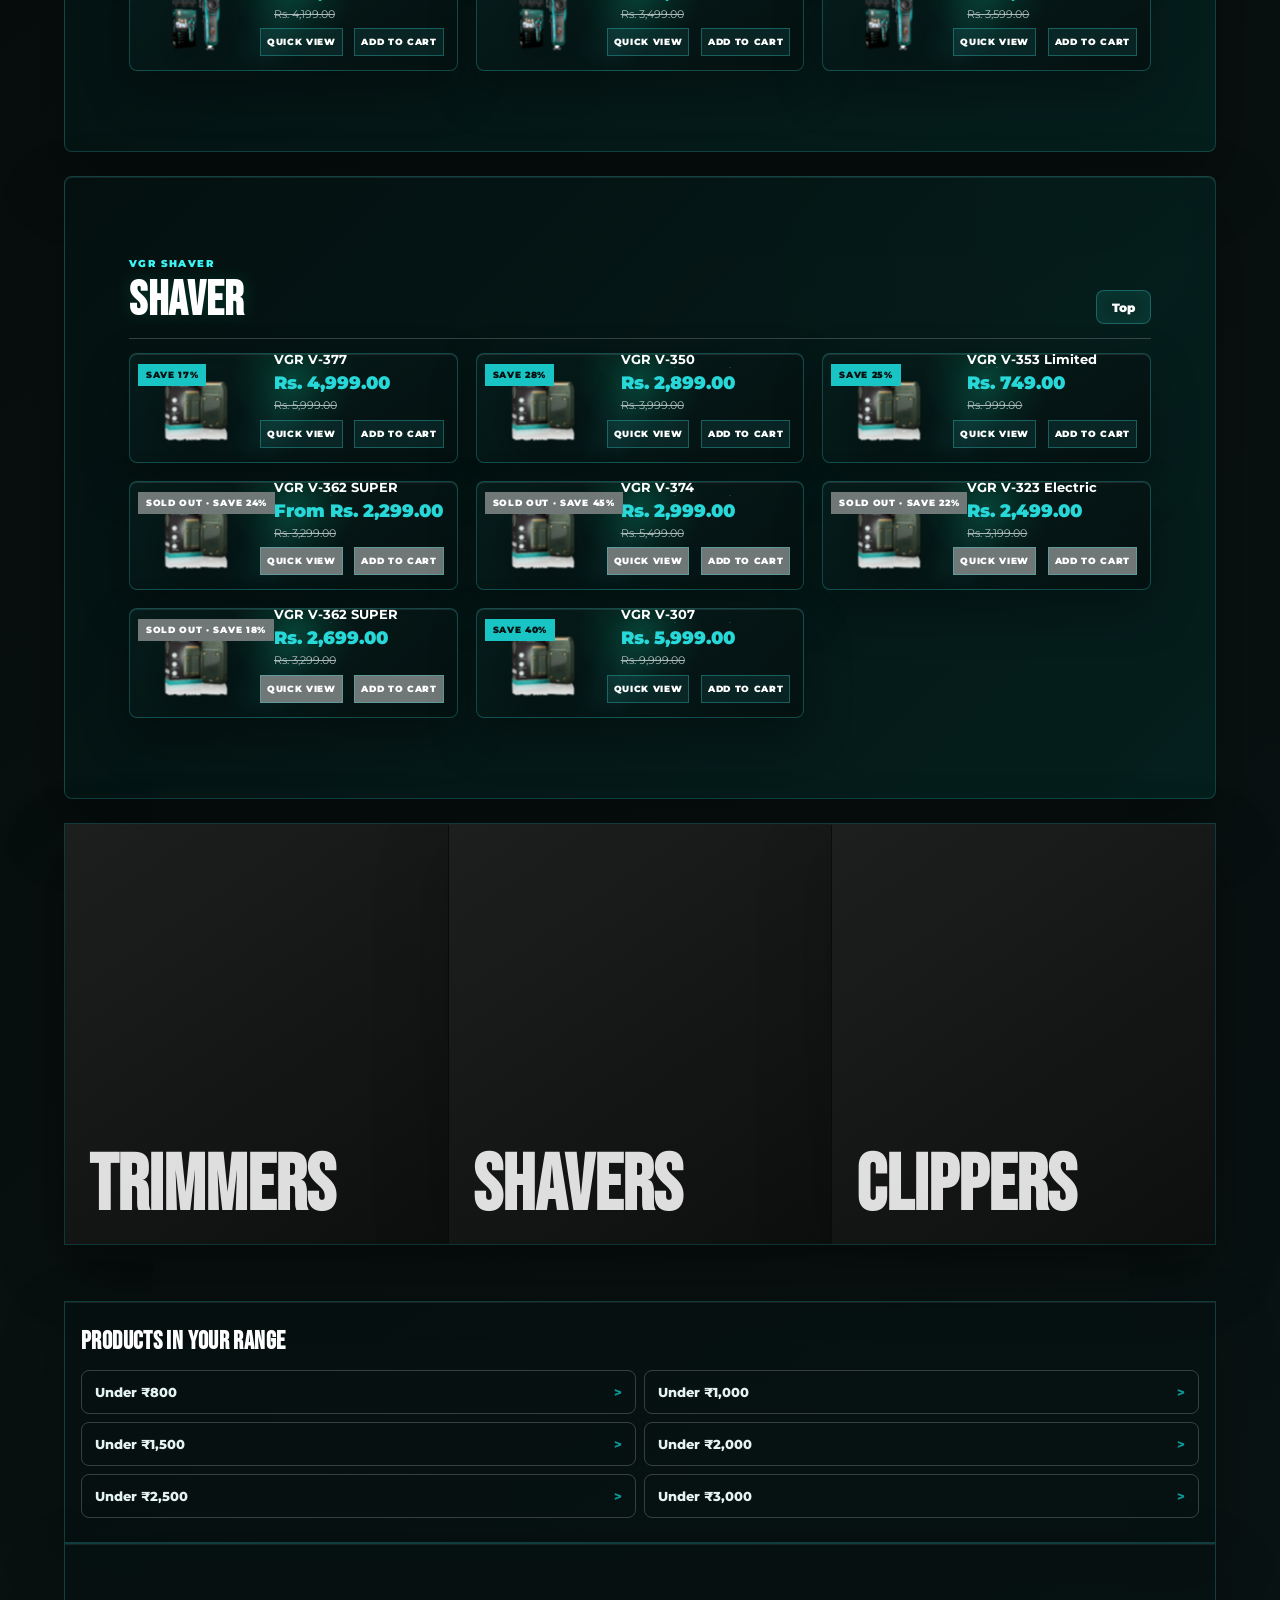
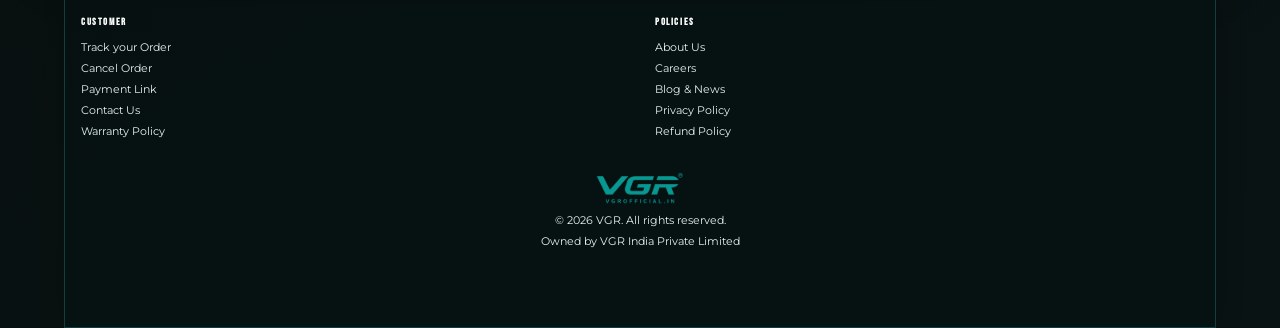
==== commit acd34488: "Compact collection cards and cut out product images" ====
--- a/collection.html
+++ b/collection.html
@@ -51,16 +51,16 @@
       </section>
 
       <section class="catalog-index" aria-label="Official categories">
-        <a href="#limited"><img src="assets/official-01.jpg" alt=""><b>Limited Edition</b><span>4 products</span></a>
-        <a href="#viral"><img src="assets/official-15.webp" alt=""><b>Viral Product</b><span>4 products</span></a>
-        <a href="#trimmers"><img src="assets/official-10.jpg" alt=""><b>Hair Trimmer</b><span>8 products</span></a>
-        <a href="#professional"><img src="assets/official-01.jpg" alt=""><b>Professional Use Tools</b><span>4 products</span></a>
-        <a href="#women"><img src="assets/official-03.webp" alt=""><b>Women's Grooming Tools</b><span>8 products</span></a>
-        <a href="#pet"><img src="assets/official-12.jpg" alt=""><b>Pet Grooming Tools</b><span>4 products</span></a>
-        <a href="#fabric"><img src="assets/official-15.webp" alt=""><b>Fabric Care</b><span>4 products</span></a>
-        <a href="#dryers"><img src="assets/official-04.jpg" alt=""><b>Hair Dryers</b><span>4 products</span></a>
-        <a href="#clippers"><img src="assets/hero-1-BiMT0yIW.png" alt=""><b>Hair Clipper</b><span>6 products</span></a>
-        <a href="#shavers"><img src="assets/official-11.webp" alt=""><b>Shaver</b><span>8 products</span></a>
+        <a href="#limited"><img src="assets/collection-cutouts/official-01-cutout.png" alt=""><b>Limited Edition</b><span>4 products</span></a>
+        <a href="#viral"><img src="assets/collection-cutouts/official-15-cutout.png" alt=""><b>Viral Product</b><span>4 products</span></a>
+        <a href="#trimmers"><img src="assets/collection-cutouts/official-10-cutout.png" alt=""><b>Hair Trimmer</b><span>8 products</span></a>
+        <a href="#professional"><img src="assets/collection-cutouts/official-01-cutout.png" alt=""><b>Professional Use Tools</b><span>4 products</span></a>
+        <a href="#women"><img src="assets/collection-cutouts/official-03-cutout.png" alt=""><b>Women's Grooming Tools</b><span>8 products</span></a>
+        <a href="#pet"><img src="assets/collection-cutouts/official-12-cutout.png" alt=""><b>Pet Grooming Tools</b><span>4 products</span></a>
+        <a href="#fabric"><img src="assets/collection-cutouts/official-15-cutout.png" alt=""><b>Fabric Care</b><span>4 products</span></a>
+        <a href="#dryers"><img src="assets/collection-cutouts/official-04-cutout.png" alt=""><b>Hair Dryers</b><span>4 products</span></a>
+        <a href="#clippers"><img src="assets/collection-cutouts/hero-1-BiMT0yIW-cutout.png" alt=""><b>Hair Clipper</b><span>6 products</span></a>
+        <a href="#shavers"><img src="assets/collection-cutouts/official-11-cutout.png" alt=""><b>Shaver</b><span>8 products</span></a>
       </section>
 
       <section class="collection-promo parallax-stage" id="all-products">
@@ -83,121 +83,121 @@
       <section class="catalog-section" id="limited">
         <div class="section-head"><div><small>Explore VGR Limited Edition</small><h2>Limited Edition</h2></div><a href="#all-products">Top</a></div>
         <div class="product-grid collection-grid">
-          <a class="product-tile sold-out" href="product.html"><span>Sold Out · Save 34%</span><img src="assets/official-01.jpg" alt=""><b>VGR Mr. SUPER POWER Stepless Pro 4-in-1 Barber Series Combo Kit for Salon, Red</b><p><strong>Rs. 32,999.00</strong><del>Rs. 50,000.00</del></p></a>
-          <a class="product-tile" href="#"><span>Save 36%</span><img src="assets/official-02.webp" alt=""><b>VGR Rosso Professional Beard & Moustache Trimmer for Men (Red)</b><p><strong>Rs. 1,599.00</strong><del>Rs. 2,499.00</del></p></a>
-          <a class="product-tile" href="#"><span>Save 26%</span><img src="assets/official-03.webp" alt=""><b>VGR V-484 Professional 4 in 1 Hot Air Brush</b><p><strong>Rs. 3,199.00</strong><del>Rs. 4,299.00</del></p></a>
-          <a class="product-tile sold-out" href="#"><span>Sold Out · Save 25%</span><img src="assets/official-04.jpg" alt=""><b>VGR V-401 Professional Hair Dryer</b><p><strong>Rs. 8,999.00</strong><del>Rs. 11,999.00</del></p></a>
+          <a class="product-tile sold-out" href="product.html"><span>Sold Out · Save 34%</span><img src="assets/collection-cutouts/official-01-cutout.png" alt=""><b>VGR Mr. SUPER POWER Stepless Pro 4-in-1 Barber Series Combo Kit for Salon, Red</b><p><strong>Rs. 32,999.00</strong><del>Rs. 50,000.00</del></p></a>
+          <a class="product-tile" href="#"><span>Save 36%</span><img src="assets/collection-cutouts/official-02-cutout.png" alt=""><b>VGR Rosso Professional Beard & Moustache Trimmer for Men (Red)</b><p><strong>Rs. 1,599.00</strong><del>Rs. 2,499.00</del></p></a>
+          <a class="product-tile" href="#"><span>Save 26%</span><img src="assets/collection-cutouts/official-03-cutout.png" alt=""><b>VGR V-484 Professional 4 in 1 Hot Air Brush</b><p><strong>Rs. 3,199.00</strong><del>Rs. 4,299.00</del></p></a>
+          <a class="product-tile sold-out" href="#"><span>Sold Out · Save 25%</span><img src="assets/collection-cutouts/official-04-cutout.png" alt=""><b>VGR V-401 Professional Hair Dryer</b><p><strong>Rs. 8,999.00</strong><del>Rs. 11,999.00</del></p></a>
         </div>
       </section>
 
       <section class="catalog-section" id="viral">
         <div class="section-head"><div><small>VGR Viral Product</small><h2>Viral Product</h2></div><a href="#all-products">Top</a></div>
         <div class="product-grid collection-grid">
-          <a class="product-tile" href="#"><span>Save 26%</span><img src="assets/official-15.webp" alt=""><b>VGR V-812 Professional 2 In 1 Callus Remover, IPX-6 Waterproof (White/Green)</b><p><strong>Rs. 1,399.00</strong><del>Rs. 1,899.00</del></p></a>
-          <a class="product-tile" href="#"><span>Save 25%</span><img src="assets/official-15.webp" alt=""><b>VGR V-818 Professional Lint Remover Lint Roller (Green)</b><p><strong>Rs. 1,199.00</strong><del>Rs. 1,599.00</del></p></a>
-          <a class="product-tile sold-out" href="#"><span>Sold Out · Save 29%</span><img src="assets/official-10.jpg" alt=""><b>VGR V-053 Hair Trimmer For Men, Army Green</b><p><strong>Rs. 999.00</strong><del>Rs. 1,399.00</del></p></a>
-          <a class="product-tile" href="#"><span>Save 20%</span><img src="assets/official-12.jpg" alt=""><b>VGR V-999 Trimmer 120 min Runtime 4 Length Settings For Salon & Mens (Orange)</b><p><strong>Rs. 1,199.00</strong><del>Rs. 1,499.00</del></p></a>
+          <a class="product-tile" href="#"><span>Save 26%</span><img src="assets/collection-cutouts/official-15-cutout.png" alt=""><b>VGR V-812 Professional 2 In 1 Callus Remover, IPX-6 Waterproof (White/Green)</b><p><strong>Rs. 1,399.00</strong><del>Rs. 1,899.00</del></p></a>
+          <a class="product-tile" href="#"><span>Save 25%</span><img src="assets/collection-cutouts/official-15-cutout.png" alt=""><b>VGR V-818 Professional Lint Remover Lint Roller (Green)</b><p><strong>Rs. 1,199.00</strong><del>Rs. 1,599.00</del></p></a>
+          <a class="product-tile sold-out" href="#"><span>Sold Out · Save 29%</span><img src="assets/collection-cutouts/official-10-cutout.png" alt=""><b>VGR V-053 Hair Trimmer For Men, Army Green</b><p><strong>Rs. 999.00</strong><del>Rs. 1,399.00</del></p></a>
+          <a class="product-tile" href="#"><span>Save 20%</span><img src="assets/collection-cutouts/official-12-cutout.png" alt=""><b>VGR V-999 Trimmer 120 min Runtime 4 Length Settings For Salon & Mens (Orange)</b><p><strong>Rs. 1,199.00</strong><del>Rs. 1,499.00</del></p></a>
         </div>
       </section>
 
       <section class="catalog-section" id="trimmers">
         <div class="section-head"><div><small>VGR Personal Use Trimmer</small><h2>Hair Trimmer</h2></div><a href="#all-products">Top</a></div>
         <div class="product-grid collection-grid">
-          <a class="product-tile" href="#"><span>Save 29%</span><img src="assets/official-10.jpg" alt=""><b>VGR V-071 Hair Trimmer For Men, Silver</b><p><strong>Rs. 999.00</strong><del>Rs. 1,399.00</del></p></a>
-          <a class="product-tile" href="#"><span>Save 19%</span><img src="assets/official-14.webp" alt=""><b>VGR V-290 Hair Trimmer For Men</b><p><strong>Rs. 1,299.00</strong><del>Rs. 1,599.00</del></p></a>
-          <a class="product-tile" href="#"><span>Save 36%</span><img src="assets/official-02.webp" alt=""><b>VGR Rosso Professional Beard & Moustache Trimmer for Men (Red)</b><p><strong>Rs. 1,599.00</strong><del>Rs. 2,499.00</del></p></a>
-          <a class="product-tile" href="#"><span>Save 17%</span><img src="assets/official-13.jpg" alt=""><b>VGR V-228 Hair Trimmer For Men</b><p><strong>Rs. 1,899.00</strong><del>Rs. 2,299.00</del></p></a>
-          <a class="product-tile" href="#"><span>Save 18%</span><img src="assets/official-16.jpg" alt=""><b>V-052 Blue Beard Trimmer for Men</b><p><strong>Rs. 979.00</strong><del>Rs. 1,199.00</del></p></a>
-          <a class="product-tile" href="#"><span>Save 21%</span><img src="assets/official-12.jpg" alt=""><b>VGR V-932 Pocket Hair Trimmer For Men (Black)</b><p><strong>Rs. 1,349.00</strong><del>Rs. 1,699.00</del></p></a>
-          <a class="product-tile" href="#"><span>Save 25%</span><img src="assets/official-10.jpg" alt=""><b>VGR V-953 Hair Trimmer For Men, Brown</b><p><strong>Rs. 1,199.00</strong><del>Rs. 1,599.00</del></p></a>
-          <a class="product-tile" href="#"><span>Save 20%</span><img src="assets/official-14.webp" alt=""><b>VGR V-947 Hair Trimmer For Men, Gold</b><p><strong>Rs. 1,599.00</strong><del>Rs. 1,999.00</del></p></a>
+          <a class="product-tile" href="#"><span>Save 29%</span><img src="assets/collection-cutouts/official-10-cutout.png" alt=""><b>VGR V-071 Hair Trimmer For Men, Silver</b><p><strong>Rs. 999.00</strong><del>Rs. 1,399.00</del></p></a>
+          <a class="product-tile" href="#"><span>Save 19%</span><img src="assets/collection-cutouts/official-14-cutout.png" alt=""><b>VGR V-290 Hair Trimmer For Men</b><p><strong>Rs. 1,299.00</strong><del>Rs. 1,599.00</del></p></a>
+          <a class="product-tile" href="#"><span>Save 36%</span><img src="assets/collection-cutouts/official-02-cutout.png" alt=""><b>VGR Rosso Professional Beard & Moustache Trimmer for Men (Red)</b><p><strong>Rs. 1,599.00</strong><del>Rs. 2,499.00</del></p></a>
+          <a class="product-tile" href="#"><span>Save 17%</span><img src="assets/collection-cutouts/official-13-cutout.png" alt=""><b>VGR V-228 Hair Trimmer For Men</b><p><strong>Rs. 1,899.00</strong><del>Rs. 2,299.00</del></p></a>
+          <a class="product-tile" href="#"><span>Save 18%</span><img src="assets/collection-cutouts/official-16-cutout.png" alt=""><b>V-052 Blue Beard Trimmer for Men</b><p><strong>Rs. 979.00</strong><del>Rs. 1,199.00</del></p></a>
+          <a class="product-tile" href="#"><span>Save 21%</span><img src="assets/collection-cutouts/official-12-cutout.png" alt=""><b>VGR V-932 Pocket Hair Trimmer For Men (Black)</b><p><strong>Rs. 1,349.00</strong><del>Rs. 1,699.00</del></p></a>
+          <a class="product-tile" href="#"><span>Save 25%</span><img src="assets/collection-cutouts/official-10-cutout.png" alt=""><b>VGR V-953 Hair Trimmer For Men, Brown</b><p><strong>Rs. 1,199.00</strong><del>Rs. 1,599.00</del></p></a>
+          <a class="product-tile" href="#"><span>Save 20%</span><img src="assets/collection-cutouts/official-14-cutout.png" alt=""><b>VGR V-947 Hair Trimmer For Men, Gold</b><p><strong>Rs. 1,599.00</strong><del>Rs. 1,999.00</del></p></a>
         </div>
       </section>
 
       <section class="catalog-section" id="professional">
         <div class="section-head"><div><small>VGR Professional Use Tools</small><h2>Professional Use Tools</h2></div><a href="#all-products">Top</a></div>
         <div class="product-grid collection-grid">
-          <a class="product-tile sold-out" href="product.html"><span>Sold Out · Save 34%</span><img src="assets/official-01.jpg" alt=""><b>VGR Mr. SUPER POWER Stepless Pro 4-in-1 Barber Series Combo Kit for Salon, Red</b><p><strong>Rs. 32,999.00</strong><del>Rs. 50,000.00</del></p></a>
-          <a class="product-tile" href="#"><span>Save 23%</span><img src="assets/hero-1-BiMT0yIW.png" alt=""><b>VGR V-001 Professional Hair Clipper For Men, Red</b><p><strong>Rs. 8,499.00</strong><del>Rs. 10,999.00</del></p></a>
-          <a class="product-tile" href="#"><span>Save 23%</span><img src="assets/official-11.webp" alt=""><b>VGR V-885 S2 Rotafinity Pro 2 in 1 Barber Set</b><p><strong>Rs. 16,999.00</strong><del>Rs. 21,999.00</del></p></a>
-          <a class="product-tile sold-out" href="#"><span>Sold Out · Save 27%</span><img src="assets/official-13.jpg" alt=""><b>VGR V-196 & V-996 Professional Barber Combo</b><p><strong>Rs. 3,999.00</strong><del>Rs. 5,499.00</del></p></a>
+          <a class="product-tile sold-out" href="product.html"><span>Sold Out · Save 34%</span><img src="assets/collection-cutouts/official-01-cutout.png" alt=""><b>VGR Mr. SUPER POWER Stepless Pro 4-in-1 Barber Series Combo Kit for Salon, Red</b><p><strong>Rs. 32,999.00</strong><del>Rs. 50,000.00</del></p></a>
+          <a class="product-tile" href="#"><span>Save 23%</span><img src="assets/collection-cutouts/hero-1-BiMT0yIW-cutout.png" alt=""><b>VGR V-001 Professional Hair Clipper For Men, Red</b><p><strong>Rs. 8,499.00</strong><del>Rs. 10,999.00</del></p></a>
+          <a class="product-tile" href="#"><span>Save 23%</span><img src="assets/collection-cutouts/official-11-cutout.png" alt=""><b>VGR V-885 S2 Rotafinity Pro 2 in 1 Barber Set</b><p><strong>Rs. 16,999.00</strong><del>Rs. 21,999.00</del></p></a>
+          <a class="product-tile sold-out" href="#"><span>Sold Out · Save 27%</span><img src="assets/collection-cutouts/official-13-cutout.png" alt=""><b>VGR V-196 & V-996 Professional Barber Combo</b><p><strong>Rs. 3,999.00</strong><del>Rs. 5,499.00</del></p></a>
         </div>
       </section>
 
       <section class="catalog-section" id="women">
         <div class="section-head"><div><small>Women's grooming Tools</small><h2>Women's Grooming Tools</h2></div><a href="#all-products">Top</a></div>
         <div class="product-grid collection-grid">
-          <a class="product-tile sold-out" href="#"><span>Sold Out · Save 27%</span><img src="assets/official-03.webp" alt=""><b>VGR V-583 Automatic Hair Curler For Women (Green)</b><p><strong>Rs. 3,799.00</strong><del>Rs. 5,199.00</del></p></a>
-          <a class="product-tile" href="#"><span>Rated 4.6</span><img src="assets/official-15.webp" alt=""><b>VGR V-722 Professional 2 in 1 Cordless Epilator for Women</b><p><strong>Rs. 2,499.00</strong></p></a>
-          <a class="product-tile sold-out" href="#"><span>Sold Out · Save 41%</span><img src="assets/official-15.webp" alt=""><b>VGR V-706 Professional Women’s Epilator, Smooth Skin Care</b><p><strong>From Rs. 999.00</strong><del>Rs. 1,699.00</del></p></a>
-          <a class="product-tile sold-out" href="#"><span>Sold Out · Save 17%</span><img src="assets/official-16.jpg" alt=""><b>VGR V-511 Hair Straightener For Women, White</b><p><strong>Rs. 2,249.00</strong><del>Rs. 2,699.00</del></p></a>
-          <a class="product-tile sold-out" href="#"><span>Sold Out · Save 23%</span><img src="assets/official-03.webp" alt=""><b>VGR V-492 Professional Hot Air Brush for Women (1000W, Black)</b><p><strong>Rs. 2,299.00</strong><del>Rs. 2,999.00</del></p></a>
-          <a class="product-tile" href="#"><span>Rated 4.4</span><img src="assets/official-03.webp" alt=""><b>VGR V-597 5 Barrel Hair Curler For Women, Green</b><p><strong>Rs. 2,499.00</strong></p></a>
-          <a class="product-tile sold-out" href="#"><span>Sold Out · Save 26%</span><img src="assets/official-04.jpg" alt=""><b>VGR V-414 Professional Hair Dryer for Men & Women, 1800-2200 Watt</b><p><strong>Rs. 2,799.00</strong><del>Rs. 3,799.00</del></p></a>
-          <a class="product-tile" href="product-v439.html"><span>Save 25%</span><img src="assets/official-04.jpg" alt=""><b>VGR V-439 Foldable Hair Dryer For Unisex, Black</b><p><strong>Rs. 1,499.00</strong><del>Rs. 1,999.00</del></p></a>
+          <a class="product-tile sold-out" href="#"><span>Sold Out · Save 27%</span><img src="assets/collection-cutouts/official-03-cutout.png" alt=""><b>VGR V-583 Automatic Hair Curler For Women (Green)</b><p><strong>Rs. 3,799.00</strong><del>Rs. 5,199.00</del></p></a>
+          <a class="product-tile" href="#"><span>Rated 4.6</span><img src="assets/collection-cutouts/official-15-cutout.png" alt=""><b>VGR V-722 Professional 2 in 1 Cordless Epilator for Women</b><p><strong>Rs. 2,499.00</strong></p></a>
+          <a class="product-tile sold-out" href="#"><span>Sold Out · Save 41%</span><img src="assets/collection-cutouts/official-15-cutout.png" alt=""><b>VGR V-706 Professional Women’s Epilator, Smooth Skin Care</b><p><strong>From Rs. 999.00</strong><del>Rs. 1,699.00</del></p></a>
+          <a class="product-tile sold-out" href="#"><span>Sold Out · Save 17%</span><img src="assets/collection-cutouts/official-16-cutout.png" alt=""><b>VGR V-511 Hair Straightener For Women, White</b><p><strong>Rs. 2,249.00</strong><del>Rs. 2,699.00</del></p></a>
+          <a class="product-tile sold-out" href="#"><span>Sold Out · Save 23%</span><img src="assets/collection-cutouts/official-03-cutout.png" alt=""><b>VGR V-492 Professional Hot Air Brush for Women (1000W, Black)</b><p><strong>Rs. 2,299.00</strong><del>Rs. 2,999.00</del></p></a>
+          <a class="product-tile" href="#"><span>Rated 4.4</span><img src="assets/collection-cutouts/official-03-cutout.png" alt=""><b>VGR V-597 5 Barrel Hair Curler For Women, Green</b><p><strong>Rs. 2,499.00</strong></p></a>
+          <a class="product-tile sold-out" href="#"><span>Sold Out · Save 26%</span><img src="assets/collection-cutouts/official-04-cutout.png" alt=""><b>VGR V-414 Professional Hair Dryer for Men & Women, 1800-2200 Watt</b><p><strong>Rs. 2,799.00</strong><del>Rs. 3,799.00</del></p></a>
+          <a class="product-tile" href="product-v439.html"><span>Save 25%</span><img src="assets/collection-cutouts/official-04-cutout.png" alt=""><b>VGR V-439 Foldable Hair Dryer For Unisex, Black</b><p><strong>Rs. 1,499.00</strong><del>Rs. 1,999.00</del></p></a>
         </div>
       </section>
 
       <section class="catalog-section" id="pet">
         <div class="section-head"><div><small>VGR Pet Grooming Tools</small><h2>Pet Grooming Tools</h2></div><a href="#all-products">Top</a></div>
         <div class="product-grid collection-grid">
-          <a class="product-tile" href="product-v219-pet.html"><span>Save 34%</span><img src="assets/official-12.jpg" alt=""><b>VGR V-240 Professional Pet Trimmer</b><p><strong>From Rs. 1,979.00</strong><del>Rs. 2,999.00</del></p></a>
-          <a class="product-tile" href="#"><span>Save 24%</span><img src="assets/official-16.jpg" alt=""><b>VGR V-208 Professional Pet Clipper for Dogs, Cats & All Animals</b><p><strong>Rs. 2,899.00</strong><del>Rs. 3,799.00</del></p></a>
-          <a class="product-tile" href="product-v219-pet.html"><span>Save 27%</span><img src="assets/official-10.jpg" alt=""><b>VGR V-219 Professional Pet Trimmer</b><p><strong>Rs. 2,199.00</strong><del>Rs. 2,999.00</del></p></a>
-          <a class="product-tile sold-out" href="#"><span>Sold Out · Save 17%</span><img src="assets/official-13.jpg" alt=""><b>VGR V-206 Professional Pet Clipper | Heavy-Duty Grooming Kit for Pet - Silver</b><p><strong>Rs. 1,999.00</strong><del>Rs. 2,399.00</del></p></a>
+          <a class="product-tile" href="product-v219-pet.html"><span>Save 34%</span><img src="assets/collection-cutouts/official-12-cutout.png" alt=""><b>VGR V-240 Professional Pet Trimmer</b><p><strong>From Rs. 1,979.00</strong><del>Rs. 2,999.00</del></p></a>
+          <a class="product-tile" href="#"><span>Save 24%</span><img src="assets/collection-cutouts/official-16-cutout.png" alt=""><b>VGR V-208 Professional Pet Clipper for Dogs, Cats & All Animals</b><p><strong>Rs. 2,899.00</strong><del>Rs. 3,799.00</del></p></a>
+          <a class="product-tile" href="product-v219-pet.html"><span>Save 27%</span><img src="assets/collection-cutouts/official-10-cutout.png" alt=""><b>VGR V-219 Professional Pet Trimmer</b><p><strong>Rs. 2,199.00</strong><del>Rs. 2,999.00</del></p></a>
+          <a class="product-tile sold-out" href="#"><span>Sold Out · Save 17%</span><img src="assets/collection-cutouts/official-13-cutout.png" alt=""><b>VGR V-206 Professional Pet Clipper | Heavy-Duty Grooming Kit for Pet - Silver</b><p><strong>Rs. 1,999.00</strong><del>Rs. 2,399.00</del></p></a>
         </div>
       </section>
 
       <section class="catalog-section" id="fabric">
         <div class="section-head"><div><small>VGR Fabric Care</small><h2>Fabric Care</h2></div><a href="#all-products">Top</a></div>
         <div class="product-grid collection-grid">
-          <a class="product-tile" href="#"><span>Save 25%</span><img src="assets/official-15.webp" alt=""><b>VGR V-818 Professional Lint Remover Lint Roller (Green)</b><p><strong>Rs. 1,199.00</strong><del>Rs. 1,599.00</del></p></a>
-          <a class="product-tile" href="#"><span>Save 31%</span><img src="assets/official-15.webp" alt=""><b>VGR V-810 Professional Rechargeable Lint Remover, Blue</b><p><strong>Rs. 899.00</strong><del>Rs. 1,299.00</del></p></a>
-          <a class="product-tile" href="#"><span>Save 30%</span><img src="assets/official-15.webp" alt=""><b>VGR V-813 Professional Rechargeable Lint Remover</b><p><strong>Rs. 699.00</strong><del>Rs. 999.00</del></p></a>
-          <a class="product-tile" href="#"><span>Save 33%</span><img src="assets/official-15.webp" alt=""><b>VGR V-811 Professional 2-in-1 Lint Remover (Green)</b><p><strong>Rs. 1,199.00</strong><del>Rs. 1,799.00</del></p></a>
+          <a class="product-tile" href="#"><span>Save 25%</span><img src="assets/collection-cutouts/official-15-cutout.png" alt=""><b>VGR V-818 Professional Lint Remover Lint Roller (Green)</b><p><strong>Rs. 1,199.00</strong><del>Rs. 1,599.00</del></p></a>
+          <a class="product-tile" href="#"><span>Save 31%</span><img src="assets/collection-cutouts/official-15-cutout.png" alt=""><b>VGR V-810 Professional Rechargeable Lint Remover, Blue</b><p><strong>Rs. 899.00</strong><del>Rs. 1,299.00</del></p></a>
+          <a class="product-tile" href="#"><span>Save 30%</span><img src="assets/collection-cutouts/official-15-cutout.png" alt=""><b>VGR V-813 Professional Rechargeable Lint Remover</b><p><strong>Rs. 699.00</strong><del>Rs. 999.00</del></p></a>
+          <a class="product-tile" href="#"><span>Save 33%</span><img src="assets/collection-cutouts/official-15-cutout.png" alt=""><b>VGR V-811 Professional 2-in-1 Lint Remover (Green)</b><p><strong>Rs. 1,199.00</strong><del>Rs. 1,799.00</del></p></a>
         </div>
       </section>
 
       <section class="catalog-section" id="dryers">
         <div class="section-head"><div><small>VGR Hair Dryers</small><h2>Hair Dryers</h2></div><a href="#all-products">Top</a></div>
         <div class="product-grid collection-grid">
-          <a class="product-tile" href="product-v439.html"><span>Save 25%</span><img src="assets/official-04.jpg" alt=""><b>VGR V-439 Foldable Hair Dryer For Unisex, Black</b><p><strong>Rs. 1,499.00</strong><del>Rs. 1,999.00</del></p></a>
-          <a class="product-tile" href="#"><span>Save 33%</span><img src="assets/official-04.jpg" alt=""><b>VGR V-469 Professional BLDC Hair Dryer</b><p><strong>Rs. 9,999.00</strong><del>Rs. 14,999.00</del></p></a>
-          <a class="product-tile" href="#"><span>Save 44%</span><img src="assets/official-04.jpg" alt=""><b>VGR V-640HD Professional Hair Dryer | Barber Series | 1600–1900W High-Speed BLDC Motor</b><p><strong>Rs. 7,499.00</strong><del>Rs. 13,499.00</del></p></a>
-          <a class="product-tile" href="#"><span>Save 25%</span><img src="assets/official-04.jpg" alt=""><b>VGR V-428 Foldable Hair Dryer, 1200/1600W DC Motor, Dual Voltage, 2 Speed Settings, Travel-Friendly (Pink)</b><p><strong>Rs. 1,499.00</strong><del>Rs. 1,999.00</del></p></a>
+          <a class="product-tile" href="product-v439.html"><span>Save 25%</span><img src="assets/collection-cutouts/official-04-cutout.png" alt=""><b>VGR V-439 Foldable Hair Dryer For Unisex, Black</b><p><strong>Rs. 1,499.00</strong><del>Rs. 1,999.00</del></p></a>
+          <a class="product-tile" href="#"><span>Save 33%</span><img src="assets/collection-cutouts/official-04-cutout.png" alt=""><b>VGR V-469 Professional BLDC Hair Dryer</b><p><strong>Rs. 9,999.00</strong><del>Rs. 14,999.00</del></p></a>
+          <a class="product-tile" href="#"><span>Save 44%</span><img src="assets/collection-cutouts/official-04-cutout.png" alt=""><b>VGR V-640HD Professional Hair Dryer | Barber Series | 1600–1900W High-Speed BLDC Motor</b><p><strong>Rs. 7,499.00</strong><del>Rs. 13,499.00</del></p></a>
+          <a class="product-tile" href="#"><span>Save 25%</span><img src="assets/collection-cutouts/official-04-cutout.png" alt=""><b>VGR V-428 Foldable Hair Dryer, 1200/1600W DC Motor, Dual Voltage, 2 Speed Settings, Travel-Friendly (Pink)</b><p><strong>Rs. 1,499.00</strong><del>Rs. 1,999.00</del></p></a>
         </div>
       </section>
 
       <section class="catalog-section" id="clippers">
         <div class="section-head"><div><small>VGR Hair Clipper</small><h2>Hair Clipper</h2></div><a href="#all-products">Top</a></div>
         <div class="product-grid collection-grid">
-          <a class="product-tile" href="#"><span>Save 17%</span><img src="assets/official-13.jpg" alt=""><b>VGR VL-118 Limited Edition Hair Clipper For Men, Black</b><p><strong>Rs. 1,899.00</strong><del>Rs. 2,299.00</del></p></a>
-          <a class="product-tile" href="#"><span>Save 24%</span><img src="assets/hero-1-BiMT0yIW.png" alt=""><b>VGR V-683 Hair Clipper For Men, Black</b><p><strong>Rs. 2,199.00</strong><del>Rs. 2,899.00</del></p></a>
-          <a class="product-tile" href="#"><span>Save 21%</span><img src="assets/hero-1-BiMT0yIW.png" alt=""><b>VGR V-689 Hair Clipper For Men, Brown</b><p><strong>Rs. 2,199.00</strong><del>Rs. 2,799.00</del></p></a>
-          <a class="product-tile" href="#"><span>Save 21%</span><img src="assets/hero-1-BiMT0yIW.png" alt=""><b>VGR V-006 Professional Hair Clipper For Men</b><p><strong>Rs. 3,299.00</strong><del>Rs. 4,199.00</del></p></a>
-          <a class="product-tile" href="#"><span>Save 23%</span><img src="assets/hero-1-BiMT0yIW.png" alt=""><b>VGR V-663 Professional Hair Clipper For Men (Gold/Black)</b><p><strong>Rs. 2,699.00</strong><del>Rs. 3,499.00</del></p></a>
-          <a class="product-tile" href="#"><span>Save 28%</span><img src="assets/hero-1-BiMT0yIW.png" alt=""><b>VGR V-051 Professional Hair Clipper For Men, Gold</b><p><strong>Rs. 2,599.00</strong><del>Rs. 3,599.00</del></p></a>
+          <a class="product-tile" href="#"><span>Save 17%</span><img src="assets/collection-cutouts/official-13-cutout.png" alt=""><b>VGR VL-118 Limited Edition Hair Clipper For Men, Black</b><p><strong>Rs. 1,899.00</strong><del>Rs. 2,299.00</del></p></a>
+          <a class="product-tile" href="#"><span>Save 24%</span><img src="assets/collection-cutouts/hero-1-BiMT0yIW-cutout.png" alt=""><b>VGR V-683 Hair Clipper For Men, Black</b><p><strong>Rs. 2,199.00</strong><del>Rs. 2,899.00</del></p></a>
+          <a class="product-tile" href="#"><span>Save 21%</span><img src="assets/collection-cutouts/hero-1-BiMT0yIW-cutout.png" alt=""><b>VGR V-689 Hair Clipper For Men, Brown</b><p><strong>Rs. 2,199.00</strong><del>Rs. 2,799.00</del></p></a>
+          <a class="product-tile" href="#"><span>Save 21%</span><img src="assets/collection-cutouts/hero-1-BiMT0yIW-cutout.png" alt=""><b>VGR V-006 Professional Hair Clipper For Men</b><p><strong>Rs. 3,299.00</strong><del>Rs. 4,199.00</del></p></a>
+          <a class="product-tile" href="#"><span>Save 23%</span><img src="assets/collection-cutouts/hero-1-BiMT0yIW-cutout.png" alt=""><b>VGR V-663 Professional Hair Clipper For Men (Gold/Black)</b><p><strong>Rs. 2,699.00</strong><del>Rs. 3,499.00</del></p></a>
+          <a class="product-tile" href="#"><span>Save 28%</span><img src="assets/collection-cutouts/hero-1-BiMT0yIW-cutout.png" alt=""><b>VGR V-051 Professional Hair Clipper For Men, Gold</b><p><strong>Rs. 2,599.00</strong><del>Rs. 3,599.00</del></p></a>
         </div>
       </section>
 
       <section class="catalog-section" id="shavers">
         <div class="section-head"><div><small>VGR Shaver</small><h2>Shaver</h2></div><a href="#all-products">Top</a></div>
         <div class="product-grid collection-grid">
-          <a class="product-tile" href="#"><span>Save 17%</span><img src="assets/official-11.webp" alt=""><b>VGR V-377 Professional Shaver For Men (Red)</b><p><strong>Rs. 4,999.00</strong><del>Rs. 5,999.00</del></p></a>
-          <a class="product-tile" href="#"><span>Save 28%</span><img src="assets/official-11.webp" alt=""><b>VGR V-350 Professional Foil Shaver With Ultimate Precision for Bald Head & Beard Shaving for Men</b><p><strong>Rs. 2,899.00</strong><del>Rs. 3,999.00</del></p></a>
-          <a class="product-tile" href="#"><span>Save 25%</span><img src="assets/official-11.webp" alt=""><b>VGR V-353 Limited Edition 2 In 1 Beard Shaver For Men</b><p><strong>Rs. 749.00</strong><del>Rs. 999.00</del></p></a>
-          <a class="product-tile sold-out" href="#"><span>Sold Out · Save 24%</span><img src="assets/official-11.webp" alt=""><b>VGR V-362 SUPER TRIM Foil Shaver for Men</b><p><strong>From Rs. 2,299.00</strong><del>Rs. 3,299.00</del></p></a>
-          <a class="product-tile sold-out" href="#"><span>Sold Out · Save 45%</span><img src="assets/official-11.webp" alt=""><b>VGR V-374 Professional Foil Shaver | Super Trim Series | Cordless, Dual Foil, 150-Min Runtime</b><p><strong>Rs. 2,999.00</strong><del>Rs. 5,499.00</del></p></a>
-          <a class="product-tile sold-out" href="#"><span>Sold Out · Save 22%</span><img src="assets/official-11.webp" alt=""><b>VGR V-323 Electric Shaver For Men</b><p><strong>Rs. 2,499.00</strong><del>Rs. 3,199.00</del></p></a>
-          <a class="product-tile sold-out" href="#"><span>Sold Out · Save 18%</span><img src="assets/official-11.webp" alt=""><b>VGR V-362 SUPER TRIM Foil Shaver for Men</b><p><strong>Rs. 2,699.00</strong><del>Rs. 3,299.00</del></p></a>
-          <a class="product-tile" href="#"><span>Save 40%</span><img src="assets/official-11.webp" alt=""><b>VGR V-307 Professional Foil Shaver for Men with 180 min Runtime, Red</b><p><strong>Rs. 5,999.00</strong><del>Rs. 9,999.00</del></p></a>
+          <a class="product-tile" href="#"><span>Save 17%</span><img src="assets/collection-cutouts/official-11-cutout.png" alt=""><b>VGR V-377 Professional Shaver For Men (Red)</b><p><strong>Rs. 4,999.00</strong><del>Rs. 5,999.00</del></p></a>
+          <a class="product-tile" href="#"><span>Save 28%</span><img src="assets/collection-cutouts/official-11-cutout.png" alt=""><b>VGR V-350 Professional Foil Shaver With Ultimate Precision for Bald Head & Beard Shaving for Men</b><p><strong>Rs. 2,899.00</strong><del>Rs. 3,999.00</del></p></a>
+          <a class="product-tile" href="#"><span>Save 25%</span><img src="assets/collection-cutouts/official-11-cutout.png" alt=""><b>VGR V-353 Limited Edition 2 In 1 Beard Shaver For Men</b><p><strong>Rs. 749.00</strong><del>Rs. 999.00</del></p></a>
+          <a class="product-tile sold-out" href="#"><span>Sold Out · Save 24%</span><img src="assets/collection-cutouts/official-11-cutout.png" alt=""><b>VGR V-362 SUPER TRIM Foil Shaver for Men</b><p><strong>From Rs. 2,299.00</strong><del>Rs. 3,299.00</del></p></a>
+          <a class="product-tile sold-out" href="#"><span>Sold Out · Save 45%</span><img src="assets/collection-cutouts/official-11-cutout.png" alt=""><b>VGR V-374 Professional Foil Shaver | Super Trim Series | Cordless, Dual Foil, 150-Min Runtime</b><p><strong>Rs. 2,999.00</strong><del>Rs. 5,499.00</del></p></a>
+          <a class="product-tile sold-out" href="#"><span>Sold Out · Save 22%</span><img src="assets/collection-cutouts/official-11-cutout.png" alt=""><b>VGR V-323 Electric Shaver For Men</b><p><strong>Rs. 2,499.00</strong><del>Rs. 3,199.00</del></p></a>
+          <a class="product-tile sold-out" href="#"><span>Sold Out · Save 18%</span><img src="assets/collection-cutouts/official-11-cutout.png" alt=""><b>VGR V-362 SUPER TRIM Foil Shaver for Men</b><p><strong>Rs. 2,699.00</strong><del>Rs. 3,299.00</del></p></a>
+          <a class="product-tile" href="#"><span>Save 40%</span><img src="assets/collection-cutouts/official-11-cutout.png" alt=""><b>VGR V-307 Professional Foil Shaver for Men with 180 min Runtime, Red</b><p><strong>Rs. 5,999.00</strong><del>Rs. 9,999.00</del></p></a>
         </div>
       </section>
 
       <section class="visual-wall collection-wall" aria-label="Shop by finish">
-        <div><img data-parallax="0.1" src="assets/official-10.jpg" alt=""><span>Trimmers</span></div>
-        <div><img data-parallax="-0.08" src="assets/official-11.webp" alt=""><span>Shavers</span></div>
-        <div><img data-parallax="0.12" src="assets/official-13.jpg" alt=""><span>Clippers</span></div>
+        <div><img data-parallax="0.1" src="assets/collection-cutouts/official-10-cutout.png" alt=""><span>Trimmers</span></div>
+        <div><img data-parallax="-0.08" src="assets/collection-cutouts/official-11-cutout.png" alt=""><span>Shavers</span></div>
+        <div><img data-parallax="0.12" src="assets/collection-cutouts/official-13-cutout.png" alt=""><span>Clippers</span></div>
       </section>
 
       <section class="range"><h2>Products In Your Range</h2><div><button>Under ₹800</button><button>Under ₹1,000</button><button>Under ₹1,500</button><button>Under ₹2,000</button><button>Under ₹2,500</button><button>Under ₹3,000</button></div></section>
--- a/styles.css
+++ b/styles.css
@@ -10036,16 +10036,17 @@
 .collection-page .collection-hero > img,
 .collection-page .collection-promo > img {
   position: absolute;
-  inset: 0;
+  inset: -1px;
   z-index: 0;
-  width: 100%;
-  height: 100%;
+  width: calc(100% + 2px);
+  height: calc(100% + 2px);
   max-height: none;
   padding: 0;
   object-fit: cover;
   object-position: center;
   opacity: 1;
   filter: saturate(1.08) contrast(1.06);
+  transform: none !important;
 }
 
 .collection-page .collection-hero > div,
@@ -10572,32 +10573,35 @@
 
   .collection-page .collection-hero,
   .collection-page .collection-promo {
-    min-height: 520px;
+    min-height: 560px;
     aspect-ratio: auto;
-    align-items: start;
-    padding: 0;
+    align-items: center;
+    padding: 14px;
   }
 
   .collection-page .collection-hero > img,
   .collection-page .collection-promo > img {
-    height: 46%;
-    object-fit: contain;
-    object-position: center top;
+    height: 100%;
+    object-fit: cover;
+    object-position: 62% center;
     background: #071111;
   }
 
   .collection-page .collection-hero::after,
   .collection-page .collection-promo::after {
-    background: linear-gradient(180deg, rgba(5,17,17,0.12), rgba(5,17,17,0.92) 48%, rgba(5,17,17,1));
+    background:
+      linear-gradient(180deg, rgba(5,17,17,0.18), rgba(5,17,17,0.50) 28%, rgba(5,17,17,0.94) 100%),
+      linear-gradient(90deg, rgba(5,17,17,0.86), rgba(5,17,17,0.38) 62%, rgba(5,17,17,0.12));
   }
 
   .collection-page .collection-hero > div,
   .collection-page .collection-promo > div {
-    align-self: end;
-    width: 100%;
-    margin-top: auto;
-    border-width: 1px 0 0;
-    background: rgba(5,17,17,0.86);
+    align-self: center;
+    width: min(100%, 330px);
+    margin-top: 150px;
+    border: 1px solid rgba(61,243,243,0.24);
+    background: rgba(5,17,17,0.74);
+    backdrop-filter: blur(6px) saturate(118%);
   }
 
   .collection-page .collection-hero h1,
@@ -10697,3 +10701,203 @@
     grid-template-columns: repeat(2, minmax(0, 1fr));
   }
 }
+
+/* Compact 3:1 collection cards with transparent products */
+.collection-page .catalog-index {
+  grid-template-columns: repeat(2, minmax(0, 1fr));
+}
+
+.collection-page .catalog-index a {
+  grid-template-columns: minmax(74px, 0.42fr) minmax(0, 1fr);
+  grid-template-areas:
+    "img name"
+    "img count";
+  align-items: center;
+  align-content: center;
+  gap: 4px 14px;
+  min-height: 0;
+  aspect-ratio: 3 / 1;
+  padding: clamp(10px, 1.2vw, 16px);
+}
+
+.collection-page .catalog-index img {
+  grid-area: img;
+  width: 100%;
+  height: 100%;
+  max-height: 128px;
+}
+
+.collection-page .catalog-index b {
+  grid-area: name;
+  text-align: left;
+}
+
+.collection-page .catalog-index span {
+  grid-area: count;
+  text-align: left;
+}
+
+.collection-page .catalog-section .collection-grid {
+  grid-template-columns: repeat(2, minmax(0, 1fr));
+}
+
+.collection-page .product-tile {
+  grid-template-columns: minmax(104px, 0.32fr) minmax(0, 1fr);
+  grid-template-rows: minmax(0, 1fr) auto auto;
+  grid-template-areas:
+    "image title"
+    "image price"
+    "image actions";
+  align-content: center;
+  aspect-ratio: 3 / 1;
+  min-height: 0;
+  padding: clamp(10px, 1.1vw, 14px);
+  gap: 6px 12px;
+  overflow: hidden;
+}
+
+.collection-page .product-tile > span:not(.quick-view-trigger):not(.quick-add-trigger) {
+  position: absolute;
+  top: 10px;
+  right: 10px;
+  z-index: 2;
+  max-width: 100%;
+  overflow: hidden;
+  text-overflow: ellipsis;
+  white-space: nowrap;
+  padding: 6px 8px;
+  font-size: 8.5px;
+}
+
+.collection-page .product-tile > img {
+  grid-area: image;
+  align-self: center;
+  width: 100%;
+  height: 100%;
+  max-height: 178px;
+  padding: 0;
+  border: 0;
+  background: transparent !important;
+  object-fit: contain;
+}
+
+.collection-page .product-tile > b {
+  grid-area: title;
+  display: -webkit-box;
+  max-height: 30px;
+  overflow: hidden;
+  color: #FFFFFF;
+  align-self: end;
+  font-size: clamp(13px, 0.92vw, 15px);
+  line-height: 1.08;
+  -webkit-line-clamp: 2;
+  -webkit-box-orient: vertical;
+}
+
+.collection-page .product-tile > p {
+  grid-area: price;
+  gap: 6px;
+  overflow: hidden;
+  min-width: 0;
+  white-space: nowrap;
+}
+
+.collection-page .product-tile strong {
+  font-size: clamp(18px, 1.2vw, 22px);
+  line-height: 1;
+}
+
+.collection-page .product-tile del {
+  font-size: 11px;
+}
+
+.collection-page .quick-view-panel {
+  grid-area: actions;
+  grid-template-columns: repeat(2, minmax(0, 1fr));
+  gap: 6px;
+  min-width: 0;
+}
+
+.collection-page .quick-view-panel span {
+  min-height: 28px;
+  padding-inline: 6px;
+  overflow: hidden;
+  text-overflow: ellipsis;
+  white-space: nowrap;
+  font-size: 8.5px;
+}
+
+.collection-page .product-tile > .card-proof-tags,
+.collection-page .card-proof-tags,
+.collection-page .product-tile > .cro-badges {
+  display: none !important;
+}
+
+@media (min-width: 1180px) {
+  .collection-page .catalog-section .collection-grid {
+    grid-template-columns: repeat(3, minmax(0, 1fr));
+  }
+}
+
+@media (max-width: 759px) {
+  .collection-page .catalog-index {
+    grid-template-columns: 1fr;
+  }
+
+  .collection-page .catalog-index a {
+    aspect-ratio: 3 / 1;
+  }
+
+  .collection-page .catalog-section {
+    padding: 14px 10px;
+  }
+
+  .collection-page .catalog-section .collection-grid {
+    grid-template-columns: 1fr;
+    gap: 8px;
+  }
+
+  .collection-page .product-tile {
+    aspect-ratio: 3 / 1;
+    grid-template-columns: minmax(94px, 0.31fr) minmax(0, 1fr);
+    grid-template-rows: minmax(24px, 1fr) 18px 24px;
+    padding: 9px;
+    gap: 4px 10px;
+  }
+
+  .collection-page .product-tile > img {
+    height: 100%;
+    max-height: 116px;
+  }
+
+  .collection-page .product-tile > b {
+    font-size: 11.5px;
+    line-height: 1.08;
+    max-height: 25px;
+    -webkit-line-clamp: 2;
+  }
+
+  .collection-page .product-tile strong {
+    font-size: 15.5px;
+  }
+
+  .collection-page .product-tile del {
+    display: none;
+  }
+
+  .collection-page .product-tile > span:not(.quick-view-trigger):not(.quick-add-trigger) {
+    top: 8px;
+    right: 8px;
+    padding: 5px 7px;
+    font-size: 8px;
+  }
+
+  .collection-page .quick-view-panel {
+    grid-template-columns: repeat(2, minmax(0, 1fr));
+  }
+
+  .collection-page .quick-view-panel span {
+    min-height: 24px;
+    font-size: 7.5px;
+  }
+}
